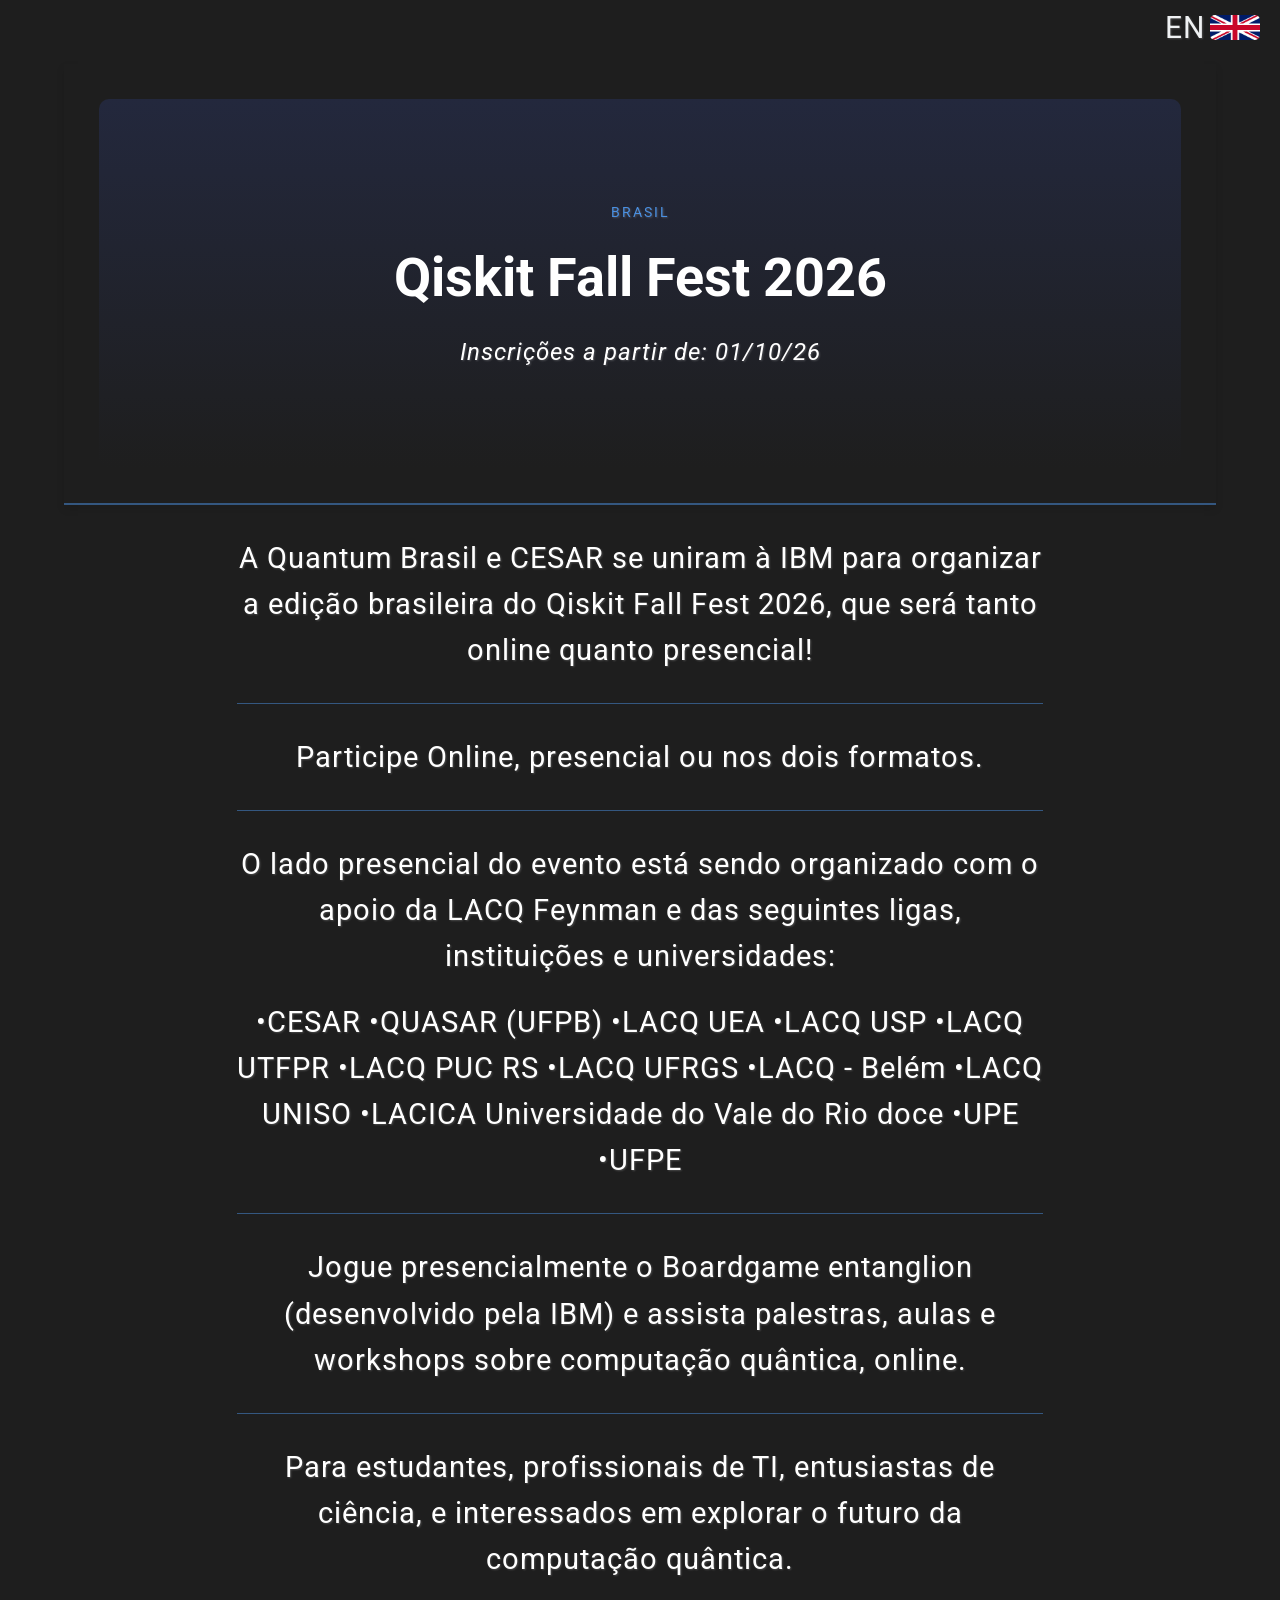
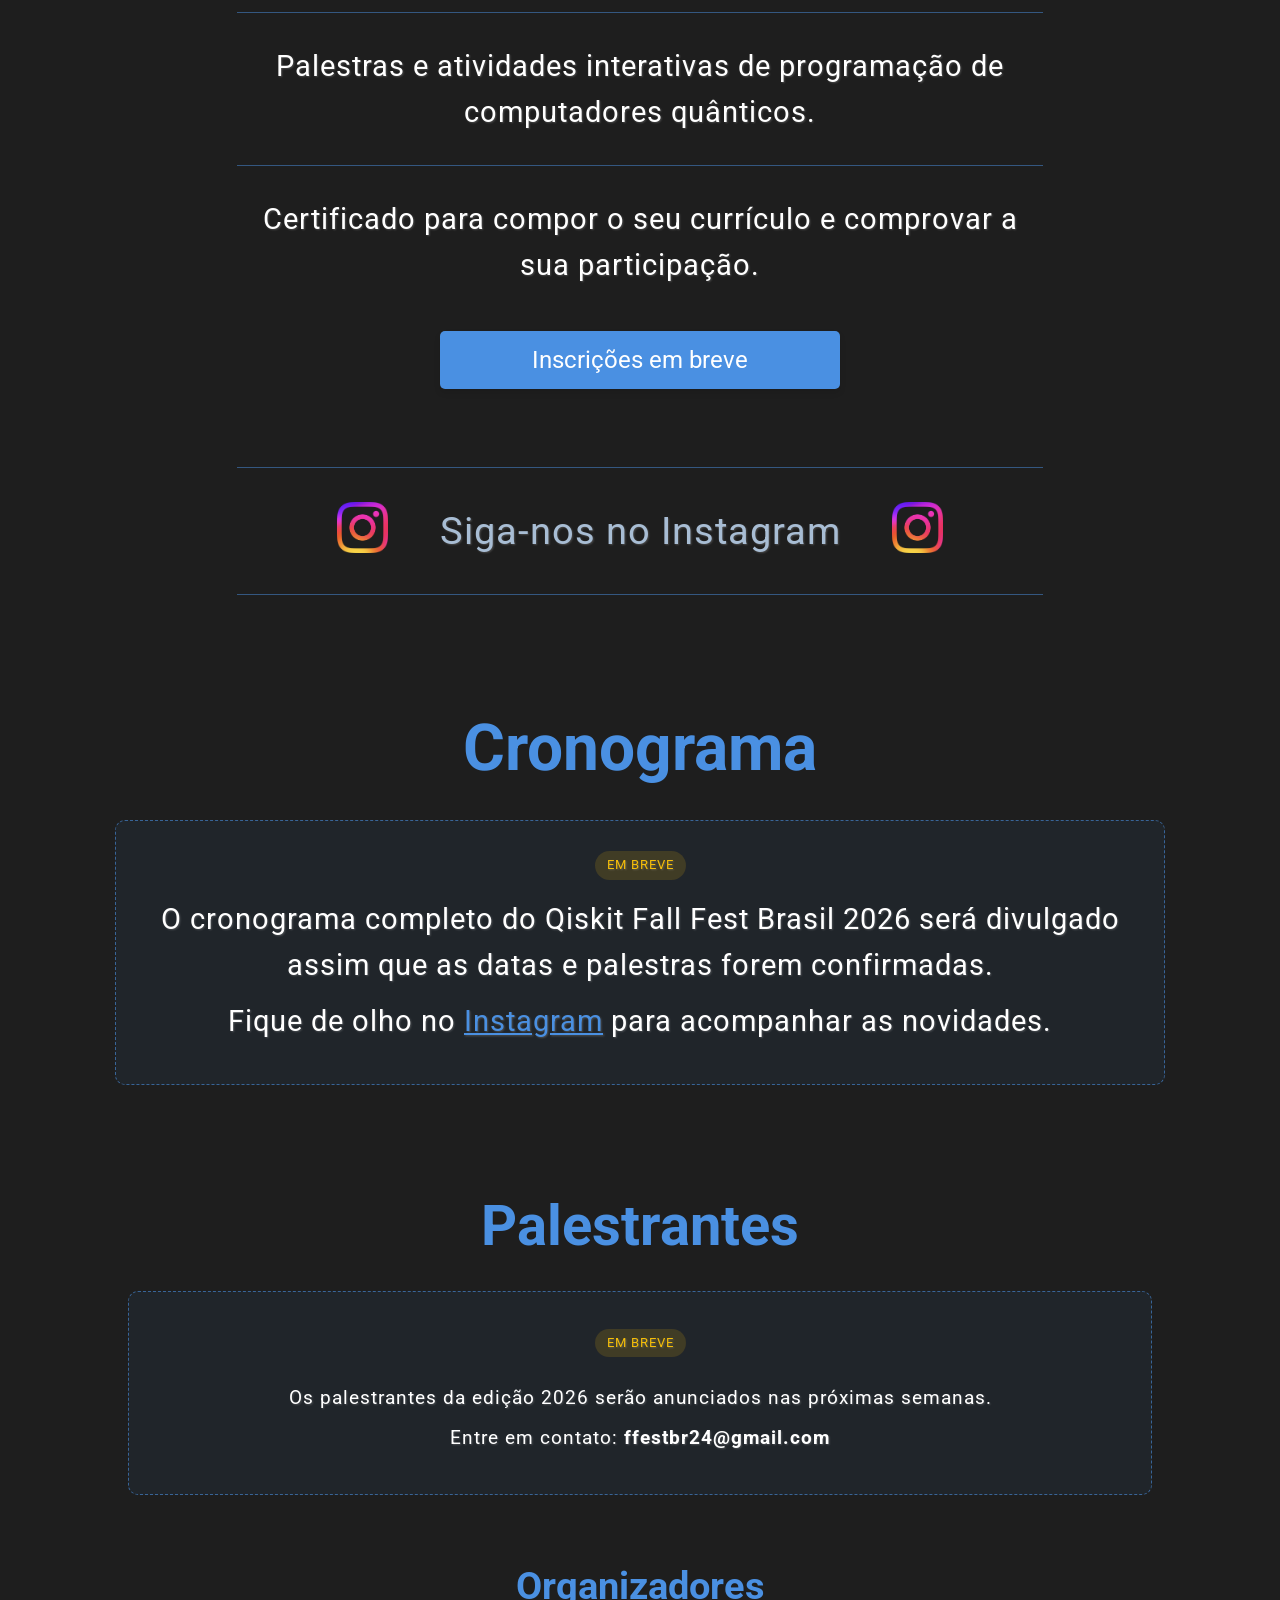
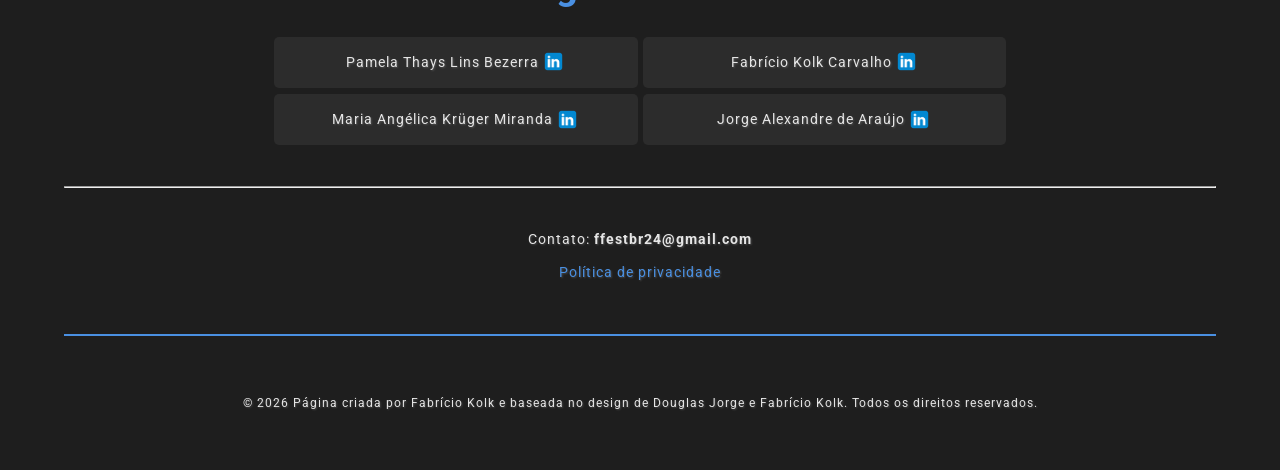
==== index.html @ 1aa22172 "Atualização das datas" ====
<!DOCTYPE html>
<html lang="pt-BR">

<head>
  <meta property="og:title" content="Qiskit Fall Fest Brasil - 2026">
  <meta property="og:description" content="Venha aprender computação quântica!">
  <meta property="og:image" content="https://qiskit-fall-fest-br.github.io/2026/img/instagram/logo_original_big_size.png">
  <meta property="og:url" content="https://qiskit-fall-fest-br.github.io/2026/">
  <meta property="og:type" content="website">

  <meta charset="UTF-8">
  <meta name="viewport" content="width=device-width, initial-scale=1.0">
  <title>Qiskit Fall Fest 2026 - Brasil</title>
  <link rel="stylesheet" href="css/styles.css">
</head>
<body>
  <header>
    <section id="imagem-evento">
      <div class="hero-2026">
        <p class="hero-eyebrow">Brasil</p>
        <h1>Qiskit Fall Fest 2026</h1>
        <p class="hero-data"><!-- TODO: atualizar com as datas oficiais assim que definidas -->Inscrições a partir de: 01/10/26</p>
      </div>
    </section>
    <a class="lang-switcher" href="index_en.html">
      <p>EN</p>
      <img src="img/flags/uk.png" alt="uk flag"/>
    </a>
  </header>

  <main>
  <div class="margin">

  <section class="descricao">
    <p>A Quantum Brasil e CESAR se uniram à IBM para organizar a edição brasileira do Qiskit Fall Fest 2026<!-- TODO: confirmar se o formato deste ano será online, presencial ou híbrido -->, que será tanto online quanto presencial!</p>
  </section>

  <section class="descricao">
    <p>Participe Online, presencial ou nos dois formatos.</p>
  </section>

  <section class="descricao">
    <!-- TODO: revisar/atualizar a lista de ligas e instituições apoiadoras para a edição de 2026 -->
    <p>O lado presencial do evento está sendo organizado com o apoio da LACQ Feynman e
das seguintes ligas, instituições e universidades: </p>

      <p>•CESAR
        •QUASAR (UFPB)
        •LACQ UEA
        •LACQ USP
        •LACQ UTFPR
        •LACQ PUC RS
        •LACQ UFRGS
        •LACQ - Belém
        •LACQ UNISO
        •LACICA Universidade do Vale do Rio doce
        •UPE
        •UFPE
</p>

  </section>

  <section class="descricao">
    <p>Jogue presencialmente o Boardgame entanglion (desenvolvido pela IBM) e assista palestras, aulas e workshops sobre computação quântica, online.</p>
  </section>


  <section class="descricao">
    <p>Para estudantes, profissionais de TI, entusiastas de ciência, e interessados em
      explorar o futuro da computação quântica.</p>
  </section>

  <section class="descricao">
    <p>Palestras e atividades interativas
      de programação de computadores quânticos.</p>
  </section>

  <section class="descricao" id="ultimo">
    <p>Certificado para compor o seu currículo e comprovar a sua
      participação.</p>
  </section>

  <section id="formulario-inscricao">
    <!-- TODO: criar o formulário de inscrição de 2026 (Google Forms) e atualizar o link em abrirForm(), no fim da página -->
    <form id="form-inscricao">
      <button type="button" onclick="abrirForm()">Inscrições em breve</button>
    </form>
  </section>
  <div class = "instagram_div" >
    <a href="https://www.instagram.com/quantumbrasil_qff/" target="_blank"><img src="img/instagram/logo.png"/></a>
    <a href="https://www.instagram.com/quantumbrasil_qff/" target="_blank"><p class="instagram-link" target="_blank">Siga-nos no Instagram</p></a>
    <a href="https://www.instagram.com/quantumbrasil_qff/" target="_blank"><img src="img/instagram/logo.png"/></a>
  </div>
  </div>

  <!--
    Cronograma de 2026: ainda não definido.
    Quando o cronograma estiver fechado, siga o padrão usado no site de 2025
    (seção .cronograma_mobile para celular + .cronograma_desktop para desktop,
    um <div class="palestra-card"> por palestra, ligado por âncora à respectiva
    seção em "Palestrantes" mais abaixo).
  -->
  <section class="cronograma_mobile">
    <h2>Cronograma</h2>
    <div class="placeholder-box">
      <p class="placeholder-tag">Em breve</p>
      <p>O cronograma completo do Qiskit Fall Fest Brasil 2026 será divulgado assim que as datas e palestras forem confirmadas.</p>
      <p>Fique de olho no <a href="https://www.instagram.com/quantumbrasil_qff/" target="_blank">Instagram</a> para acompanhar as novidades.</p>
    </div>
  </section>

  <section class="palestrantes">
    <h2>Palestrantes</h2>
    <div class="placeholder-box">
      <p class="placeholder-tag">Em breve</p>
      <p>Os palestrantes da edição 2026 serão anunciados nas próximas semanas.</p>
      <p>Entre em contato: <strong>ffestbr24@gmail.com</strong></p>
    </div>
  </section>

  <div class="margin">
  <div id="organizadores">
    <h2>Organizadores</h2>
    <!-- TODO: confirmar se a equipe organizadora de 2026 é a mesma de 2025 e atualizar a lista abaixo -->
    <div class="organizadores-container">
      <div class="organizador">
        <p id="Pamela">Pamela Thays Lins Bezerra</p>
        <a href="https://www.linkedin.com/in/pamelathays/" target="_blank">
        <img class="linkedin" src="img/linkedin/icons8-linkedin-480.png" alt="LinkedIn">
    </a>
      </div>
      <div class="organizador">
        <p id="Fabricio_desc">Fabrício Kolk Carvalho</p>
        <a href="https://www.linkedin.com/in/fabricio-kolk/" target="_blank">
            <img class="linkedin" src="img/linkedin/icons8-linkedin-480.png" alt="LinkedIn">
        </a>
    </div>

    <div class="organizador">
        <p id="Maria_desc">Maria Angélica Krüger Miranda</p>
        <a href="https://www.linkedin.com/in/maria-angelica-kruger-miranda-4506661a3/" target="_blank">
            <img class="linkedin" src="img/linkedin/icons8-linkedin-480.png" alt="LinkedIn">
        </a>
    </div>

    <div class="organizador" id="Jorge">
        <p>Jorge Alexandre de Araújo</p>
        <a href="https://www.linkedin.com/in/jorge-ara%C3%BAjo/" target="_blank">
            <img class="linkedin" src="img/linkedin/icons8-linkedin-480.png" alt="LinkedIn">
        </a>
    </div>

    </div>
  </div>
</div>

  <hr>

  <div id="sponsored-div">
    <!-- TODO: atualizar o link abaixo para a página oficial do Fall Fest Global de 2026 quando disponível -->
    <!-- Ajustar a imagem depois
    <a href="https://www.ibm.com/quantum/events" target="_blank">
      <picture >
        <source  srcset="img/sponsored_image/sponsored_img_pt_desktop.png" media="(min-width: 768px)">
        <source  srcset="img/sponsored_image/sponsored_img_pt_mobile.png" media="(max-width: 767px)">
        <img class=sponsored-img src="img/sponsored_image/sponsored_img_pt_desktop.png" alt="Sponsored Event, clique para saber mais">
      </picture>
    </a>
     -->
    <section id="fale-conosco">
      <p>Contato: <strong>ffestbr24@gmail.com</strong></p>
      <p><a href="privacidade.html" target="_blank">Política de privacidade</a></p>
    </section>

  </div>

</main>


  <script>
    function abrirForm() {
      // TODO: trocar pelo link do Google Forms de inscrição de 2026 assim que ele existir
      alert('As inscrições para o Qiskit Fall Fest Brasil 2026 ainda não abriram. Siga @quantumbrasil_qff no Instagram para ser avisado(a)!');
    }
  </script>

  <footer>
    <p>&copy; 2026 Página criada por Fabrício Kolk e baseada no design de Douglas Jorge e Fabrício Kolk. Todos os direitos reservados.</p>
  </footer>

  <script src="js/script.js"></script>
</body>

</html>
---- css/styles.css ----
@import url('https://fonts.googleapis.com/css2?family=Roboto:wght@400;500;700&display=swap');

* {
  margin: 0;
  padding: 0;
  box-sizing: border-box;
}

body {
  font-family: 'Roboto', sans-serif;
  line-height: 1.6;
  background-color: #1e1e1e;
  color: #e5e5e5;
}

header {
  color: #4a90e2;
  padding: 0; /* Increased padding */
  text-align: center;
  box-shadow: 0 4px 8px rgba(0, 0, 0, 0.1); /* Subtle shadow */
  border-bottom: 2px solid rgba(74, 144, 226, 0.5); /* Border at the bottom */
}

section {
  padding: 40px 20px;
}

h1 {
  color: white;
  text-align: center; /* Center the text */
  font-size: 2em; /* Default font size */
  margin-bottom: 20px;
}

h2 {
  color: #4a90e2;
  font-size: 2.2em;
  margin-bottom: 20px;
  text-align: center;
}

/* Default margin for small screens */
.margin {
  margin-left: 5%;
  margin-right: 5%;
}

.palestrante-card {
  /* background: radial-gradient(circle, rgb(17, 17, 16) 10%, rgb(65, 60, 49) 75%, rgb(240, 225, 91) 100%); */
  /* background: linear-gradient(to bottom, #23283d 1%, #0f0f0f 55%);  */
  /* background: linear-gradient(to bottom, #212530 40%, #131314 55%);  */
  background: linear-gradient(to bottom, #252e4799 40%, #131314 70%);
  box-shadow: inset 0 0 5px #fabc5e66;
  /* background: linear-gradient(to bottom, #293147 40%, #131314 55%); */
  border: 0px inset #797876;
  /* box-shadow: inset 0 0 1px #eeb804; */
  /* box-shadow: inset 0 0px 2px #e2be4a; */
  /* box-shadow: 0 0 1px #ff7eb6;  */
  /* box-shadow: 0 0 2px #be95ff; */
}
p {
  text-shadow: 1px 1px 2px rgba(255, 255, 255, 0.2);
}

.nome_palestrante_linkedin_icone img {
  opacity: 55%;
}
.nome_palestrante_linkedin_icone img:hover {
  opacity: 100%;
}
/* Medium screens */
@media (min-width: 768px) {
  .margin {
    margin-left: 10%;
    margin-right: 10%;
  }
}

/* Large screens */
@media (min-width: 1024px) {
  .margin {
    margin-left: 15%;
    margin-right: 15%;
  }
}

/* Extra large screens */
@media (min-width: 1440px) {
  .margin {
    margin-left: 20%;
    margin-right: 20%;
  }
}


.descricao {
  text-align: center;
  margin: 20px 0; /* Add vertical space between text blocks */
  color: #ffffff; /* Dark grey text */
  padding: 10px 0; /* Add some padding inside the text block */
  font-family: 'Roboto', sans-serif; /* Modern font */
  border-bottom: 1px solid rgba(74, 144, 226, 0.5); /* 50% opacity */
}

#formulario-inscricao {
  padding-top: 1vw;
  margin: 3vw;
  margin-top: 0;
}
.instagram_div {
  display:flex;
  flex-direction: column;
  align-items: center;
  padding: 0 2vw;
}

.instagram_div img {
  height: auto;
  width: 5vw;
}

.instagram_div p {
  text-align: center;
  font-size: 1.5vw;
}

#organizadores {
  font-size:0.9em;
  padding: 40px 20px;
}

#organizadores h2 {
  font-size: 2.5em; /* Increase the font size of the heading */
  margin-bottom: 20px;
  text-align: center;
}

#organizadores ul {
  list-style-type: none;
  padding-left: 0;
}

#organizadores ul li {
  background-color: #2c2c2c;
  padding: 15px; /* Increase padding for better spacing */
  margin-bottom: 15px; /* Increase margin for better spacing */
  border-radius: 5px;
  font-size: 1.2em; /* Increase font size for the organizers' names */
  display: flex;
  align-items: center;
  justify-content: space-between;
}

#organizadores ul li a img {
  width: 30px;
  height: 30px;
  vertical-align: middle;
  margin-left: 10px; /* Add some space between the name and the icon */
}


#fale-conosco {
  text-align: center; /* Center the text */
  padding: 20px; /* Add some padding for better spacing */
  margin: 20px 0; /* Add vertical margin for separation */
}

#fale-conosco p {
  margin-bottom: 10px; /* Add some space between paragraphs */
}

#fale-conosco a {
  color: #4a90e2; /* Ensure the link color matches your theme */
  text-decoration: none; /* Remove underline from the link */
}

#fale-conosco a:hover {
  text-decoration: underline; /* Add underline on hover for better UX */
}

p, ul {
  margin-bottom: 20px;
}

#imagem-evento {
  display: flex;
  flex-direction: column;
  margin: auto;
  padding: 3%;
  display: flex;
  justify-content: center; 
  align-items: center;    
  width: 100%;
  height: 100%;       
}

#imagem-evento img {
  max-width: 100%;
  height: auto;
  border-radius: 10px;
}

ul {
  list-style-type: none;
  padding-left: 0;
}

ul li {
  background-color: #2c2c2c;
  padding: 10px;
  margin-bottom: 10px;
  border-radius: 5px;
}

ul li strong {
  color: #4a90e2;
}

a {
  color: #4a90e2;
}


.palestrante-card {
  display: flex;
  flex-direction: row;
  align-items: center;
  background-color: #2c2c2c;
  padding: 20px;
  margin-bottom: 20px;
  border-radius: 10px;
}

.palestrante-card img {
  border-radius: 1%;
  margin-right: 20px;
}


.palestrante-card .info-palestrante h3 {
  color: #4a90e2;
}

footer {
  color: #e5e5e5;
  padding: 30px 0; /* Increased padding */
  text-align: center;
  border-top: 2px solid #4a90e2; /* Border at the top */
}

#form-inscricao {
  display: flex;
  flex-direction: column;
  max-width: 400px;
  margin: 0 auto;
  
}

#form-inscricao label,#form-inscricao input {
  margin-bottom: 10px;
}

#form-inscricao input {
  padding: 10px;
  border-radius: 5px;
  border: 1px solid #4a90e2;
  background-color: #2c2c2c;
  color: #e5e5e5;
}
button {
  background-color: #4a90e2;
  color: #fff;
  border: none;
  padding: 15px 30px; /* Increase padding for a bigger button */
  cursor: pointer;
  border-radius: 5px;
  width: 100%; /* Button occupies 100% of the form width */
  font-family: 'Roboto', sans-serif; /* Modern font */
  box-shadow: 0 4px 6px rgba(0, 0, 0, 0.1); /* Subtle shadow for depth */
  transition: background-color 0.3s ease, transform 0.3s ease; /* Smooth transition */
}

button:hover {
  background-color: #357ABD; /* Darker blue on hover */
  transform: translateY(-2px); /* Slight lift on hover */
}
footer {
  color: #e5e5e5; /* Ensure the text color matches your theme */
  padding: 5%; /* Reduce padding for a smaller footer */
  padding-bottom: 5%;
  text-align: center; /* Center the text */
  font-size: 0.4em; /* Make the text smaller */
}

footer p {
  margin: 0; /* Remove default margin */
}

.lang-switcher{
  display: grid;
  grid-template-columns: 1fr 1fr;
  gap: 0px 0px;
  position:absolute;
  top: 2px;
  right: 2px;
  text-decoration: none;
  align-items: center;
}
.lang-switcher p {
  line-height: 2vw;
  text-decoration: none;
  font-size: clamp(16px, 3vw, 30px);
  margin: 0;
  padding: 0px;
  color: #eff1f3;
}
.lang-switcher img{
  width: clamp(30px, 5vw, 50px);
  height: auto;
 

  padding: 0px; /* Adds padding to make it easier to click on mobile */
  border-radius: 5px; /* Rounded corners */
  transition: all 0.3s ease; /* Smooth transition for hover effects */
}
.lang-switcher img:hover {
  box-shadow: inset 0 0 30px 1px #d396d0;
}

#sponsored-div {
  display: flex;
  flex-direction: column;
  justify-content: center;
  align-items: center;
}


.sponsored-img {
  border-radius: 25px;
  width: 100%;
  height: auto;
}

#ultimo {
  margin-bottom: 0;
  border-bottom: 0;
}

.palestra-card{
  padding: 2vw 3vw;
  box-shadow: inset 0 0 0px 0px #a8a7a0;
  border-bottom: 1px solid #384052;
  border-left: 7px solid #44648d;
  border-radius: 0;
  margin: 2vw;
  display: flex;
  flex-direction: column;
  justify-content: center;
  align-items: center;

}

.cronograma_mobile {
  margin-top: 3vw;
  padding: 1vw 4vw;
}
.cronograma_mobile h2 {
  font-size: clamp(1px, 9vw, 4em);
  margin-top: 4vw;
}
.day {
  
  border-bottom: 1px solid rgba(74, 75, 80, 0.5);
  padding: clamp(1em,5vw,3em) 0;
  margin: 0vw 0;
}
.day h3 {
  font-size: clamp(1px, 5vw, 2.5em);
  font-weight: normal;
  color: #ffffff;
}
.day a {
  text-decoration:none;
  border-bottom: 1px;
}
.palestra-card h4 {
  font-weight: normal;
  font-size: clamp(1px, 4.5vw, 3em);
}
.palestra-card {
  background: radial-gradient(circle, rgba(7, 20, 36, 1) 20%, #17263a 100%);
  display:flex;
  flex-direction: column;
  justify-content: center;
  margin: 1vw 0;
  margin-bottom: 0;
  border-radius: 5px;
  
}
.palestra-card h5 {
  font-weight:normal;
  text-align: center;
  font-size: clamp(1px, 4.5vw, 3em);
  color: #ffffff;
}

.palestra-card p{
  color:#B8D7FA;
  text-align: center;
  font-style: italic;
  font-size: clamp(1px, 3vw, 2em);
  margin: 0;
}

.palestra-card a:hover{
  color:#5ba6fc;
}


#ver_palestra {
  text-align:center;
}

#Esquenta_pal{
  padding-top: 1vw;
}

.cronograma_desktop{
  display:none;
}
.cronograma_desktop_sabado{
  display: none;
}
#ver_palestra{
  display:block;
}

.cronograma_mobile{
  display: block;
}

#voltar_cronograma{
  display:none;
}
/* Media Queries for responsiveness */
@media (min-width: 30px) {
  body {
    padding-top: 3%;
    padding-left: .5%;
    padding-right: .5%;
  }

  header h1 {
    font-size: 3em;
  }

  h1 {
    font-size: 1.5em; /* Adjust font size for small screens */
  }

  h2 {
    font-size: 1em;
  }

  ul {
    padding-left: 40px;
  }

  p {
    font-size: 0.9em;
    letter-spacing: 0.5px;
  }
  button {
    font-size: 1.1em; /* Adjust font size for small screens */
  }
  #fale-conosco {
    font-size: 0.5em;
  }
  #organizadores {
    font-size: .6em;
    
  }
  .lang-switcher {
    top: 3px; /* Less spacing on smaller screens */
    right: 3px;
    font-size: 14px; /* Slightly smaller text */
    padding: 1px 4px; /* Adjust padding */
  }

  .organizador {
    display: flex;
    flex-direction: row;
    align-items: center;
    justify-content: center;
    font-size: 1.2em;
    background-color: #2c2c2c;
    padding: 10px 5px;
    border-radius: 5px;
    width: calc(50% - 20px); /* Ensures each item takes up half of the container */
    box-sizing: border-box; /* Includes padding and borders in width calculations */
    margin-bottom: 1px; /* Optional: adds spacing between rows */

  }
  .organizadores-container {
    display: flex;
    flex-direction: row;
    align-items: center;
    justify-content: center;
    flex-wrap: wrap; /* Allows the items to wrap */
    gap: 5px; /* Space between items */
    justify-content: center; /* Centers items in the middle */
  }
  
  .organizador p {
    margin: 0; /* Removes default margins to ensure proper alignment */
    margin-left:.5em;
    line-height: 1.5; /* Adjusts the line height to center text better */
}

.palestrantes {
  padding: 0 1em;
}
.palestrantes h2 {
  font-size: 9vw;
}
.palestrantes h3 {
  font-size: 7vw;
  text-align: center;
  margin-top: 0;
  margin-bottom: 0;
  font-style: italic;
  
}
.palestrantes p {
  margin: .5em;
  font-size: 3vw;
}
.palestrante-card {
  flex-direction: column;
}
.palestrante-card img {
  margin-right: 0;
}
.info-palestrante {
  padding: 0;
  padding-top: 1vw;
}
.palestrante-name-photo-container {
  display: flex;
  flex-direction: column;
  align-items: center;
  justify-content: center;
  margin-bottom: 2em;
}
.palestrante-photo {
  width: 100%;
  height: auto;
  object-fit: cover;
}	


.linkedin {
    margin: 0; /* Adds space between the text and icon */
    margin-left: .4em;
    width: 2.1em; /* Adjust size based on preference */
    height: auto; /* Maintains aspect ratio */
}
.nome_palestrante_linkedin_icone {
  display: flex; 
  flex-direction: row;
  justify-content: center;
  margin-top: 0;
}
.nome_palestrante_linkedin_icone img {
  width: 8vw;
  min-width: 1.8em;
  height: auto;
  margin-top: 1.8vw;
  margin-left: 3vw;
}
.nome_palestrante_linkedin_icone a {
  display: inline-block;
  margin: 0;
} 
.instagram_div {
  border-top:1px solid rgba(74, 144, 226, 0.5);;
  border-bottom:1px solid rgba(74, 144, 226, 0.5);; 

  box-shadow: inset 0 0px 0px #53a1e066;
  border-radius: 0vw;
  margin-top: 0em;
  display:flex;
  flex-direction: row;
  align-items: center;
  justify-content: center;
  padding: 1vw 1vw;
}

.instagram_div img {
  vertical-align: center;
  margin-top: 0vw;
  margin-left: 4vw;
  margin-right: 4vw;
  height: auto;
  width: 6vw;
}

.instagram_div p {
  color: #a8bdd4;
  margin-top: 3.5vw;
  text-align: center;
  font-size: 5vw;
  text-decoration: none;
  vertical-align: middle;
}
.instagram_div a {
  text-decoration: none;
  margin:0;
  padding: 0;
}
#ver_palestra{
  display:block;
}

.cronograma_mobile{
  display: block;
}

#voltar_cronograma{
  display:none;
}
#cronograma_desktop{
  display:none;
}
#h2_hide{
  display:none;
}
#pre_evento{
  display:none;
}
}

@media (min-width: 768px) {
  body {
    padding-top: 5%;
    padding-left: 5%;
    padding-right: 5%;
  }
  

  header h1 {
    font-size: 3em;
  }

  h1 {
    font-size: 2em; /* Adjust font size for medium screens */
  }

  ul {
    padding-left: 40px;
  }

  p {
    font-size: 1.5em;
    letter-spacing: 0.8px;
  }
  button {
    font-size: 1.2em; /* Adjust font size for medium screens */
    }
  #fale-conosco {
    font-size: 0.5em;
  }
  #organizadores h2 {
    font-size: 2.6em;
  }
  .lang-switcher {
    top: 7px; /* Increase spacing on larger screens */
    right: 7px;
    font-size: 14px; /* Slightly larger text */
    padding: 3px 7px;
  }

  
.palestrantes {
  padding: 0 5vw;
}
.palestrantes h2 {
  font-size: 3.5em;
}
.palestrantes h3 {
  font-size: 4vw;
  text-align: center;
  margin-top: 0;
  margin-bottom: 0;
  font-style: italic;
}
.palestrantes p {
  margin: .5em;
  font-size: 2vw;
}

.palestrante-card {
  flex-direction: column;
  border: 0px inset #8a7242;
  /* background: linear-gradient(to bottom, #191d2999 40%, #131314 70%); */
  box-shadow: inset 0 0 3px #ecc06866;
}
.palestrante-card img {
  margin-right: 0;
}
.info-palestrante {
  padding: 0;
  padding-top: 1vw;
}
.palestrante-name-photo-container {
  display: flex;
  flex-direction: column;
  align-items: center;
  justify-content: center;
  margin-bottom: 2em;
}
.palestrante-photo {
  width: 100%;
  max-width: 40em;
  height: auto;
  object-fit: cover;
}	

.organizador p {
    margin: 0; /* Removes default margins to ensure proper alignment */
    line-height: 1.5; /* Adjusts the line height to center text better */
}

.linkedin {
    margin: 0; /* Adds space between the text and icon */
    margin-top: .5em;
    margin-left: .4em;
    width: 2.1em; /* Adjust size based on preference */
    height: auto; /* Maintains aspect ratio */
}
.nome_palestrante_linkedin_icone {
  display: flex;
  flex-direction: row;
  justify-content: center;
  margin-top: 1em;
}
.nome_palestrante_linkedin_icone img {
  width: 5vw;
  height: auto;
  margin-top: .8vw;
  margin-left: 1.2em;
}
.nome_palestrante_linkedin_icone a {
  display: inline-block;
  margin: 0;
} 
.instagram_div {
  border-top:1px solid #576c92;
  border-bottom:1px solid #576c92; 

  box-shadow: inset 0 0px 0px #53a1e066;
  border-radius: 0vw;
  margin-top: 0em;
  display:flex;
  flex-direction: row;
  align-items: center;
  justify-content: center;
  padding: 1vw 1vw;
}

.instagram_div img {
  vertical-align: center;
  margin-top: 0vw;
  margin-left: 4vw;
  margin-right: 4vw;
  height: auto;
  width: 4vw;
}

.instagram_div p {
  color: #a8bdd4;
  margin-top: 1.5vw;
  text-align: center;
  font-size: 3vw;
  text-decoration: none;
  vertical-align: middle;
}
.instagram_div a {
  text-decoration: none;
  margin:0;
  padding: 0;
}
#ver_palestra{
  display:block;
}
#cronograma_desktop{
  display:none;
}
#cronograma_desktop_sabado{
  display:none;
}
.cronograma_mobile{
  display: block;
}

#voltar_cronograma{
  display:none;
}
#h2_hide{
  display:none;
}
#pre_evento{
  display:none;
}
}

@media (min-width: 1024px) {
  body {
    padding-top: 5%;
    padding-left: 5%;
    padding-right: 5%;
  }

  header h1 {
    font-size: 3em;
  }

  h1 {
    font-size: 2.5em; /* Adjust font size for large screens */
  }

  ul {
    padding-left: 60px;
  }

  p {
    font-size: 1.8em;
    letter-spacing: 1px;

  }
  button {
    font-size: 1.5em; /* Adjust font size for large screens */
    }
  #fale-conosco {
    font-size: 0.5em;
  }
  #organizadores h2 {
    font-size: 3em;
  }
  .lang-switcher {
    top: 10px; /* Increase spacing on larger screens */
    right: 10px;
    font-size: 20px; /* Slightly larger text */
    padding: 5px 10px;
  }
  .organizador {
    display: flex;
    flex-direction: row;
    align-items: center;
    justify-content: center;
    font-size: .8em;
    background-color: #2c2c2c;
    padding: 10px 5px;
    border-radius: 5px;
    width: calc(50% - 20px); /* Ensures each item takes up half of the container */
    box-sizing: border-box; /* Includes padding and borders in width calculations */
    margin-bottom: 1px; /* Optional: adds spacing between rows */
  }
  .organizadores-container {
    display: flex;
    flex-direction: row;
    align-items: center;
    justify-content: center;
    flex-wrap: wrap; /* Allows the items to wrap */
    gap: 5px; /* Space between items */
    justify-content: center; /* Centers items in the middle */
  }
  .organizador p {
    margin: 0; /* Removes default margins to ensure proper alignment */
    line-height: 1.5; /* Adjusts the line height to center text better */
}

.palestrantes {
  padding: 0 4em;
}
.palestrantes h2 {
  font-size: 3.5em;
}
.palestrantes h3 {
  font-size: 3.5vw;
  text-align: center;
  margin-top: 0;
  margin-bottom: 0;
  font-style: italic;
}
.palestrantes p {
  margin: .5em;
  font-size: 1.5vw;
}
.palestrante-card {
  flex-direction: column;
}
.palestrante-card img {
  margin-right: 0;
}
.info-palestrante {
  padding: 1vw 3vw;
}
.palestrante-name-photo-container {
  display: flex;
  flex-direction: column;
  align-items: center;
  justify-content: center;
  margin-bottom: 2em;
}
.palestrante-photo {
  max-width: none;
  min-width: 30em;
  width: 55%;
  height: auto;
  object-fit: cover;
}	
#organizadores h2{
  font-size: 4em;
}
.organizador {
  display: flex;
  flex-direction: row;
  align-items: center;
  justify-content: center;
  font-size: .8em;
  background-color: #2c2c2c;
  padding: 10px 5px;
  border-radius: 5px;
  width: calc(50% - 20px); /* Ensures each item takes up half of the container */
  box-sizing: border-box; /* Includes padding and borders in width calculations */
  margin-bottom: 1px; /* Optional: adds spacing between rows */
}
.organizadores-container {
  display: flex;
  flex-direction: row;
  align-items: center;
  justify-content: center;
  flex-wrap:wrap; /* Allows the items to wrap */
  gap: 5px; /* Space between items */
  justify-content:center; /* Centers items in the middle */
}
.organizador p {
  margin: 0; /* Removes default margins to ensure proper alignment */
  line-height: 1.5; /* Adjusts the line height to center text better */
}

.linkedin {
    margin: 0; /* Adds space between the text and icon */
    margin-top: .5em;
    margin-left: .4em;
    width: 3em; /* Adjust size based on preference */
    height: auto; /* Maintains aspect ratio */
}
.nome_palestrante_linkedin_icone {
  display: flex;
  flex-direction: row;
  justify-content: center;
  margin-top: 1em;
}
.nome_palestrante_linkedin_icone img {
  width: 4vw;
  height: auto;
  margin-top: 1vw;
  margin-left: 1.2em;
}
.nome_palestrante_linkedin_icone a {
  display: inline-block;
  margin: 0;
}
.instagram_div {
  border-top:1px solid rgba(74, 144, 226, 0.5);
  border-bottom:1px solid rgba(74, 144, 226, 0.5);; 

  box-shadow: inset 0 0px 0px #53a1e066;
  border-radius: 0vw;
  margin-top: 0em;
  display:flex;
  flex-direction: row;
  align-items: center;
  justify-content: center;
  padding: 1vw 1vw;
}

.instagram_div img {
  vertical-align: center;
  margin-top: 0vw;
  margin-left: 4vw;
  margin-right: 4vw;
  height: auto;
  width: 4vw;
}

.instagram_div p {
  color: #a8bdd4;
  margin-top: 1.5vw;
  text-align: center;
  font-size: 3vw;
  text-decoration: none;
  vertical-align: middle;
}
.instagram_div a {
  text-decoration: none;
  margin:0;
  padding: 0;
}

#cronograma_desktop{
  display:none;
}
#cronograma_desktop_sabado{
  display:none;
}
#ver_palestra{
  display:block;
}

.cronograma_mobile{
  display: block;
}

#voltar_cronograma{
  display:none;
}
#h2_hide{
  display:none;
}
#pre_evento{
  display:none;
}
}


@media (min-width: 1440px) {
  body {
    padding-top: 2%;
    padding-left: 5%;
    padding-right: 5%;
  }

  header h1 {
    font-size: 3em;
  }

  h1 {
    font-size: 3em; /* Adjust font size for extra large screens */
  }


  ul {
    padding-left: 80px;
  }

  p {
    font-size: 2.5em;
    letter-spacing: 1.1px;
  }
  button {
    font-size: 2em; /* Adjust font size for extra large screens */
    }
  #fale-conosco {
    font-size: 0.6em;
  }
  .palestrantes {
    padding: 0 6vw;
  }
  .palestrantes h3 {
    font-size: 3vw;
    text-align: center;
    margin-top: 0;
    margin-bottom: 0;
    font-style: italic;
  }
  .palestrante-photo {
    width: 55%;
    height: auto;
    object-fit: cover;
  }	
  .nome_palestrante_linkedin_icone img {
    width: 3vw;
    height: auto;
    margin-top: .87em;
    margin-left: 1.2em;
  }

  #organizadores h2{
    font-size: 4em;
  }
  .organizador {
    display: flex;
    flex-direction: row;
    align-items: center;
    justify-content: center;
    font-size: .8em;
    background-color: #2c2c2c;
    padding: 10px 5px;
    border-radius: 5px;
    width: calc(50% - 20px); /* Ensures each item takes up half of the container */
    box-sizing: border-box; /* Includes padding and borders in width calculations */
    margin-bottom: 1px; /* Optional: adds spacing between rows */
  }
  .organizadores-container {
    display: flex;
    flex-direction: row;
    align-items: center;
    justify-content: center;
    flex-wrap:wrap; /* Allows the items to wrap */
    gap: 5px; /* Space between items */
    justify-content:center; /* Centers items in the middle */
  }
  .organizador p {
    margin: 0; /* Removes default margins to ensure proper alignment */
    line-height: 1.5; /* Adjusts the line height to center text better */
}

  .linkedin {
      margin: 0; /* Adds space between the text and icon */
      margin-top: .5em;
      margin-left: .5em;
      width: 4em; /* Adjust size based on preference */
      height: auto; /* Maintains aspect ratio */
  }

  .nome_palestrante_linkedin_icone {
    display: flex;
    flex-direction: row;
    justify-content: center;
    margin-top: 1em;
  }
  .nome_palestrante_linkedin_icone img {
    width: 3.5vw;
    height: auto;
    margin-top: .6vw;
    margin-left: 1.2em;
  }
  .nome_palestrante_linkedin_icone a {
    display: inline-block;
    margin: 0;
  }
  .instagram_div {
    border-top:1px solid rgba(74, 144, 226, 0.5);;
    border-bottom:1px solid rgba(74, 144, 226, 0.5);; 
  
    box-shadow: inset 0 0px 0px #53a1e066;
    border-radius: 0vw;
    margin-top: 0em;
    display:flex;
    flex-direction: row;
    align-items: center;
    justify-content: center;
    padding: 1vw 1vw;
  }
  
  .instagram_div img {
    vertical-align: center;
    margin-top: 0vw;
    margin-left: 4vw;
    margin-right: 4vw;
    height: auto;
    width: 4vw;
  }
  
  .instagram_div p {
    color: #a8bdd4;
    margin-top: 1.5vw;
    text-align: center;
    font-size: 2.4vw;
    text-decoration: none;
    vertical-align: middle;
  }
  .instagram_div a {
    text-decoration: none;
    margin:0;
    padding: 0;
  }

  #cronograma_desktop{
    display:grid;
  }

  #cronograma_desktop_sabado{
    display:grid;
  }
  #ver_palestra{
    display:none;
  }

  .cronograma_mobile{
    display: none;
  }

  #voltar_cronograma{
    display:block;
    text-align: center;
  }
  
.cronograma_mobile{
  padding:0
}



.cronograma_desktop_sabado{
  display: grid;
  grid-template-columns: .5fr 1fr 1fr;
  grid-template-rows: 1fr;
  gap: 0px 0px;
  border-right: 1px solid rgba(74, 75, 80, 0.5);
  margin-top:1vw;
  margin-bottom:1vw;
  padding: 0vw 0vw;
  
}
.cronograma_desktop_sabado h3{
  font-size: 1.5vw;
  background: radial-gradient(circle, rgba(7, 20, 36, 1) 20%, #17263a 100%);
  border-left: 8px solid #44648d;
  border-top: 1px solid #384052;
  border-bottom: 1px solid #384052;
  border-top-left-radius: 8px;
  border-bottom-left-radius: 8px;
  height: 100%;
  text-align: center;
  padding: 3.5vw 0;
}


.cronograma_desktop_sabado .palestra-card {
  margin: 0vw;
  border: 0;
  border-left: 1px solid #384052;
  border-top: 1px solid #384052;
  border-bottom: 1px solid #384052;
  
  height: 100%;
}

.cronograma_desktop_sabado .palestra-card h5 {
  font-size: 1.5rem; /* Smaller heading for talks */
  margin-bottom: .5rem;

} 
.cronograma_desktop_sabado .palestra-card.smaller_h5 h5 {
  font-size: 1.3rem; /* Smaller heading for talks */
  margin-bottom: .5rem;

} 
.cronograma_desktop h3 {
  border-top: 1px solid #384052;
  text-align: center;
  font-size: 1.3vw; /* Smaller heading for talks */
  margin-bottom: 0rem;
  box-shadow: inset 0 0 0px 0px #d5dadf66;
  border-bottom: 1px solid #384052;
  padding: 5vw 1vw;
  border-radius: 0px;
  background: radial-gradient(circle, rgba(7, 20, 36, 1) 20%, #17263a 100%);
  border-left: 8px solid #44648d;
  border-top-left-radius: 8px;
  border-bottom-left-radius: 8px;
  border-right: 1px solid #384052;
}

.cronograma_desktop_sabado .palestra-card p {
  font-size: 0.9rem; /* Smaller text for talk times and names */
}



.cronograma_desktop {
  display: grid;
  grid-template-rows: repeat(1, 1fr); /* 7 equal columns */
  grid-template-columns: .8fr 1fr 1fr 1fr; /* 3 rows that auto-adjust their height based on content */
  gap: 0px 0px; /* Space between the grid items */
  grid-auto-flow: row;
  border-bottom: 1px solid rgba(74, 75, 80, 0.5);
  padding: 0vw 0vw;
  padding-top: 0vw;
  margin-top: 1vw;
  /* background: linear-gradient(to bottom, #afbcc2, #3a5875, #31363a); */
  border-radius: 0px;
  /* border-bottom: 1px solid #f3f4f5; */
  border-top: 1px solid rgba(74, 75, 80, 0.5);

}
/* Each day block */

.cronograma_desktop_sabado.less_padding {
  display: grid;
  grid-template-columns: .5fr 1fr 1fr 1fr 1fr;
  grid-template-rows: 1fr;
}

.less_padding.palestra-card{
  padding: 2vw .5vw;
  margin:.2vw;
  border-radius: 1px;
  border-top: 1px solid rgba(74, 75, 80, 0.5);
}

#less_padding_h3 {
  padding: 4.5vw 2vw;
  font-size: 1.6vw;
  font-weight: normal;
  border-radius: 5px;
}
.cronograma_desktop .palestra-card h5 {
  font-size: 1.4rem; /* Smaller heading for talks */
  margin-bottom: .5rem;

}

.cronograma_desktop .palestra-card {
  flex-grow: 2; /* Allows cards to grow to the same height */
  display: flex;
  flex-direction: column;
  justify-content:center; /* Ensures content within is distributed evenly */
  min-height: 200px; /* You can adjust this to control the minimum height */
  padding: 0vw .5vw;
  margin:0;
  /* border-top-left-radius: 15px;
  border-bottom-left-radius: 15px;
  border-top-right-radius: 3px;
  border-bottom-right-radius: 3px; */
  border-right: 1px solid #384052;
  border-top: 1px solid #384052;
  border-left: 0px solid #f3f4f5;
}

.cronograma_desktop .palestra-card p {
  font-size: 0.9rem; /* Smaller text for talk times and names */
}
.programacao_semana{
  font-size:2.5vw;
  margin-top: 2vw;
  margin-bottom: 0;
}
#pre_evento{
  display: block;
  font-size:2.5vw;
  margin-top: 6vw;
  margin-bottom: 0;
}
#h2_hide{
  display:block;
}
#pre_evento{
  display:block;
}

.palestra-card {
  background: radial-gradient(circle, rgba(7, 20, 36, 1) 20%, #17263a 100%);
  display:flex;
  flex-direction: column;
  justify-content: center;
  margin: 1vw 0;
  margin-bottom: 0;
  border-radius: 0px;
  
}

.palestra-card.change_color{
  background: radial-gradient(circle, rgb(12, 33, 59) 20%, #223349 100%);
}

h3.change_color{
  background: radial-gradient(circle, rgb(12, 33, 59) 20%, #223349 100%);
}
  
}

@media (min-width: 1600px) {
  #ver_palestra {
    text-align:left;
  }

  .palestrantes {
    margin: 0;
    padding: 0;
  }
  .palestrantes h2 {
    font-size: 4em;
    
  }
  .palestrantes h3 {
    font-size: 3.2em;
    text-align: left;
    font-style: italic;
    margin-left: .5em;
  }
  .palestrantes p {
    text-align: left;
    margin: 1em;
    font-size: 1.5em;
  }
  .palestrante-card {
    flex-direction: row;
    padding:1em;
    border: 0px inset #8a7242;
    background: linear-gradient(to right, #1b2133 10%, #131314 40%);
    /* box-shadow: inset 0 0 5px #fabc5e66; */
    /* box-shadow: inset 0 0 3px #ecc06866; */
  }
  .palestrante-name-photo-container {
    display: flex;
    flex-direction: column;
    align-items: center;
    justify-content: center;
    margin-bottom: 2em;
  }
  .palestrante-photo {
    width: 30em;
    height: auto;
    object-fit: cover;
    /* box-shadow: 0px 0px 5px 1px #139dd333; */
  }
  .nome_palestrante_linkedin_icone {
    display: flex;
    flex-direction: row;
    justify-content: left;
    margin-top: 1em;
  }
  .nome_palestrante_linkedin_icone {
    display: flex;
    flex-direction: row;
  }
  .nome_palestrante_linkedin_icone img {
    width: 3.8em;
    height: auto;
    margin-top: .8em;
    margin-left: 1.2em;
  }
  .nome_palestrante_linkedin_icone a {
    display: inline-block;
    margin: 0;
  }
  .instagram_div {
    border-top:1px inset #5c8adf;
    border-bottom:1px inset #5c8adf; 
  
    box-shadow: inset 0 0px 0px #53a1e066;
    border-radius: 0vw;
    margin-top: 3vw;
    display:flex;
    flex-direction: row;
    align-items: center;
    justify-content: center;
    padding: 1vw 1vw;
  }
  
  .instagram_div img {
    vertical-align: center;
    margin-top: 0vw;
    margin-left: 4vw;
    margin-right: 4vw;
    height: auto;
    width: 4vw;
  }
  
  .instagram_div p {
    color: #a8bdd4;
    margin-top: 1.5vw;
    text-align: center;
    font-size: 2.4vw;
    text-decoration: none;
    vertical-align: middle;
  }
  .instagram_div a {
    text-decoration: none;
    margin:0;
    padding: 0;
  }
  #voltar_cronograma{
    text-align:left;
  }
  
}

.palestrantes{
  margin-top: 5vw;
}
#ver_palestra a{
  text-shadow: none;
  text-decoration: none;
  font-weight: lighter;
  font-style: italic;
  color:#615b4a;
  box-shadow: inset 0 0 1px 1px #524d2f;
  border-radius: 5px;
  padding:clamp(.5em, 1vw, .5em);
  
}
#voltar_cronograma  a{
  text-shadow: none;
  text-decoration: none;
  font-weight: lighter;
  font-style: italic;
  color:#4a5561;
  box-shadow: inset 0 0 1px 1px #3c3f4d;
  border-radius: 5px;
  padding:clamp(.5em, 1vw, .5em);
  
}
#voltar_cronograma {
  margin-top:clamp(1px, 4vw, 1em);

}
#voltar_cronograma a:hover{
  color:#62839e;
  box-shadow: inset 0 0 1px 1px #62839e;
}
#ver_palestra a:hover{
  color:#9e9062;
  
}

#ver_palestra {
  margin-top:clamp(1px, 4vw, 1em);

}
.palestrante-card p {
  margin-top:.5vw;
}



.palestrante-card .bio{
  margin-bottom: .4vw;
}



.palestra-card.highlight {
  box-shadow: inset 0 0 0px 5px #f5be0866;
}

/* #organizadores {
  padding: 40px 20px;
  text-align: center;
} */

/* --- Added for the 2026 edition --- */

.hero-2026 {
  width: 100%;
  padding: 8vw 5% 6vw;
  text-align: center;
  background: linear-gradient(180deg, #23283d 0%, #1e1e1e 100%);
  border-radius: 10px;
}

.hero-2026 .hero-eyebrow {
  color: #4a90e2;
  text-transform: uppercase;
  letter-spacing: 2px;
  font-size: 0.9em;
  margin-bottom: 10px;
}

.hero-2026 h1 {
  font-size: clamp(2em, 6vw, 3.4em);
  margin-bottom: 12px;
}

.hero-2026 .hero-data {
  color: #ffffff;
  font-style: italic;
  font-size: clamp(1.1em, 3vw, 1.5em);
}

.placeholder-box {
  text-align: center;
  margin: 20px 0;
  padding: 30px 20px;
  color: #ffffff;
  border: 1px dashed rgba(74, 144, 226, 0.6);
  border-radius: 10px;
  background: rgba(74, 144, 226, 0.06);
}

.placeholder-box h2 {
  margin-bottom: 14px;
}

.placeholder-box p {
  margin-bottom: 10px;
}

.placeholder-box .placeholder-tag {
  display: inline-block;
  margin-bottom: 16px;
  padding: 4px 12px;
  border-radius: 999px;
  background: rgba(245, 190, 8, 0.15);
  color: #f5be08;
  font-size: 0.8em;
  text-transform: uppercase;
  letter-spacing: 1px;
}
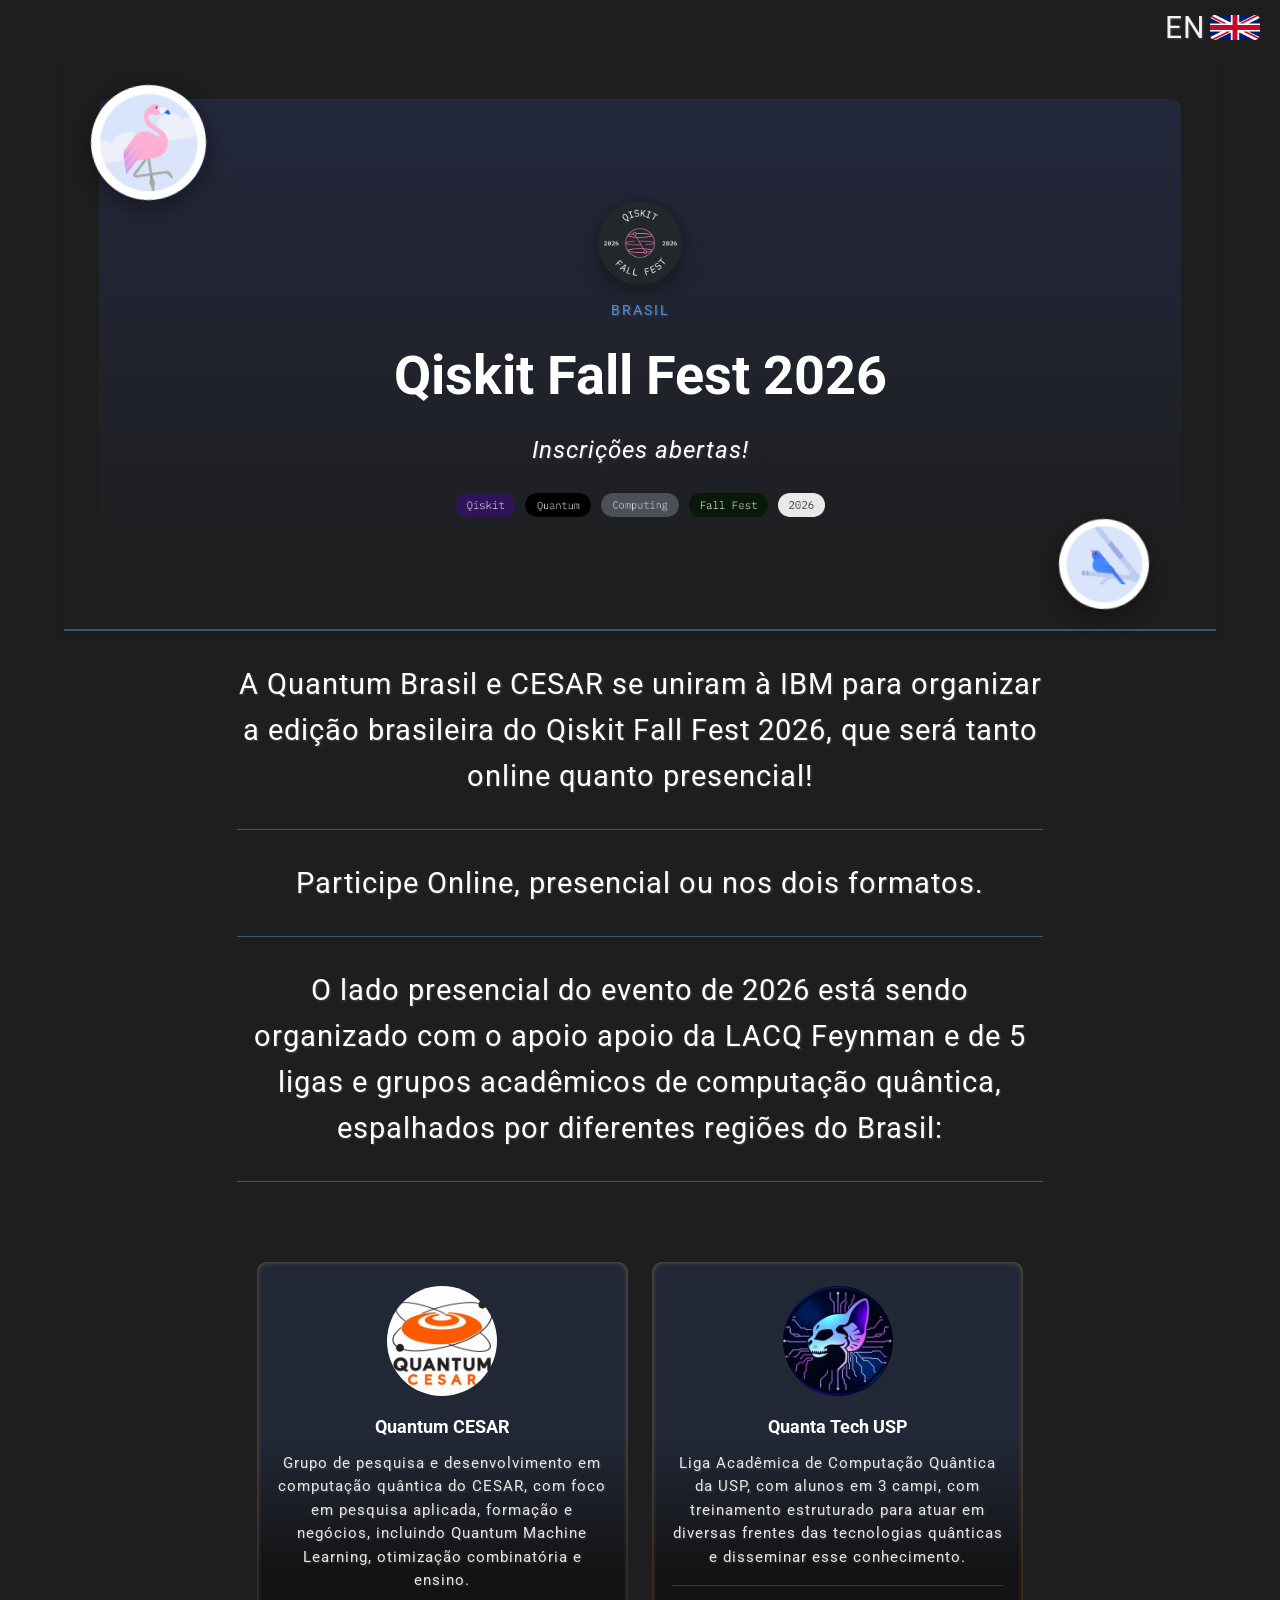
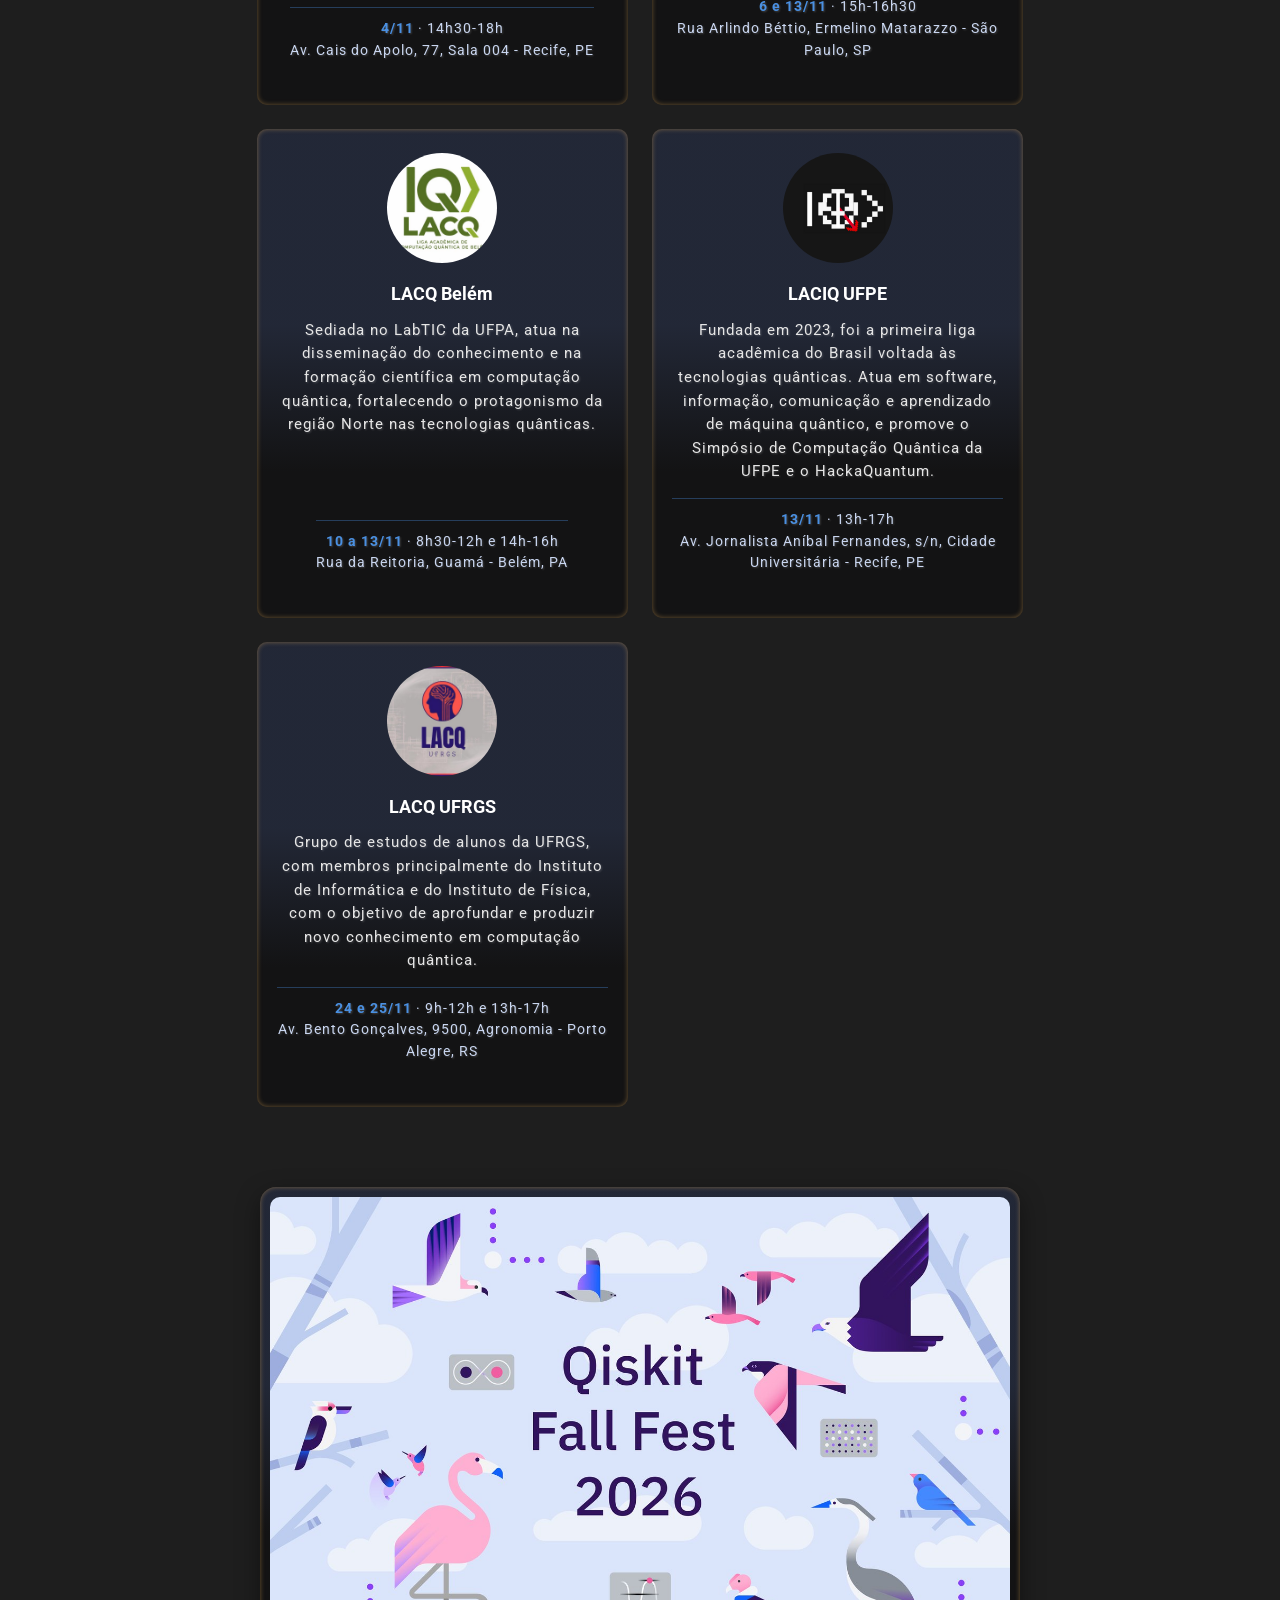
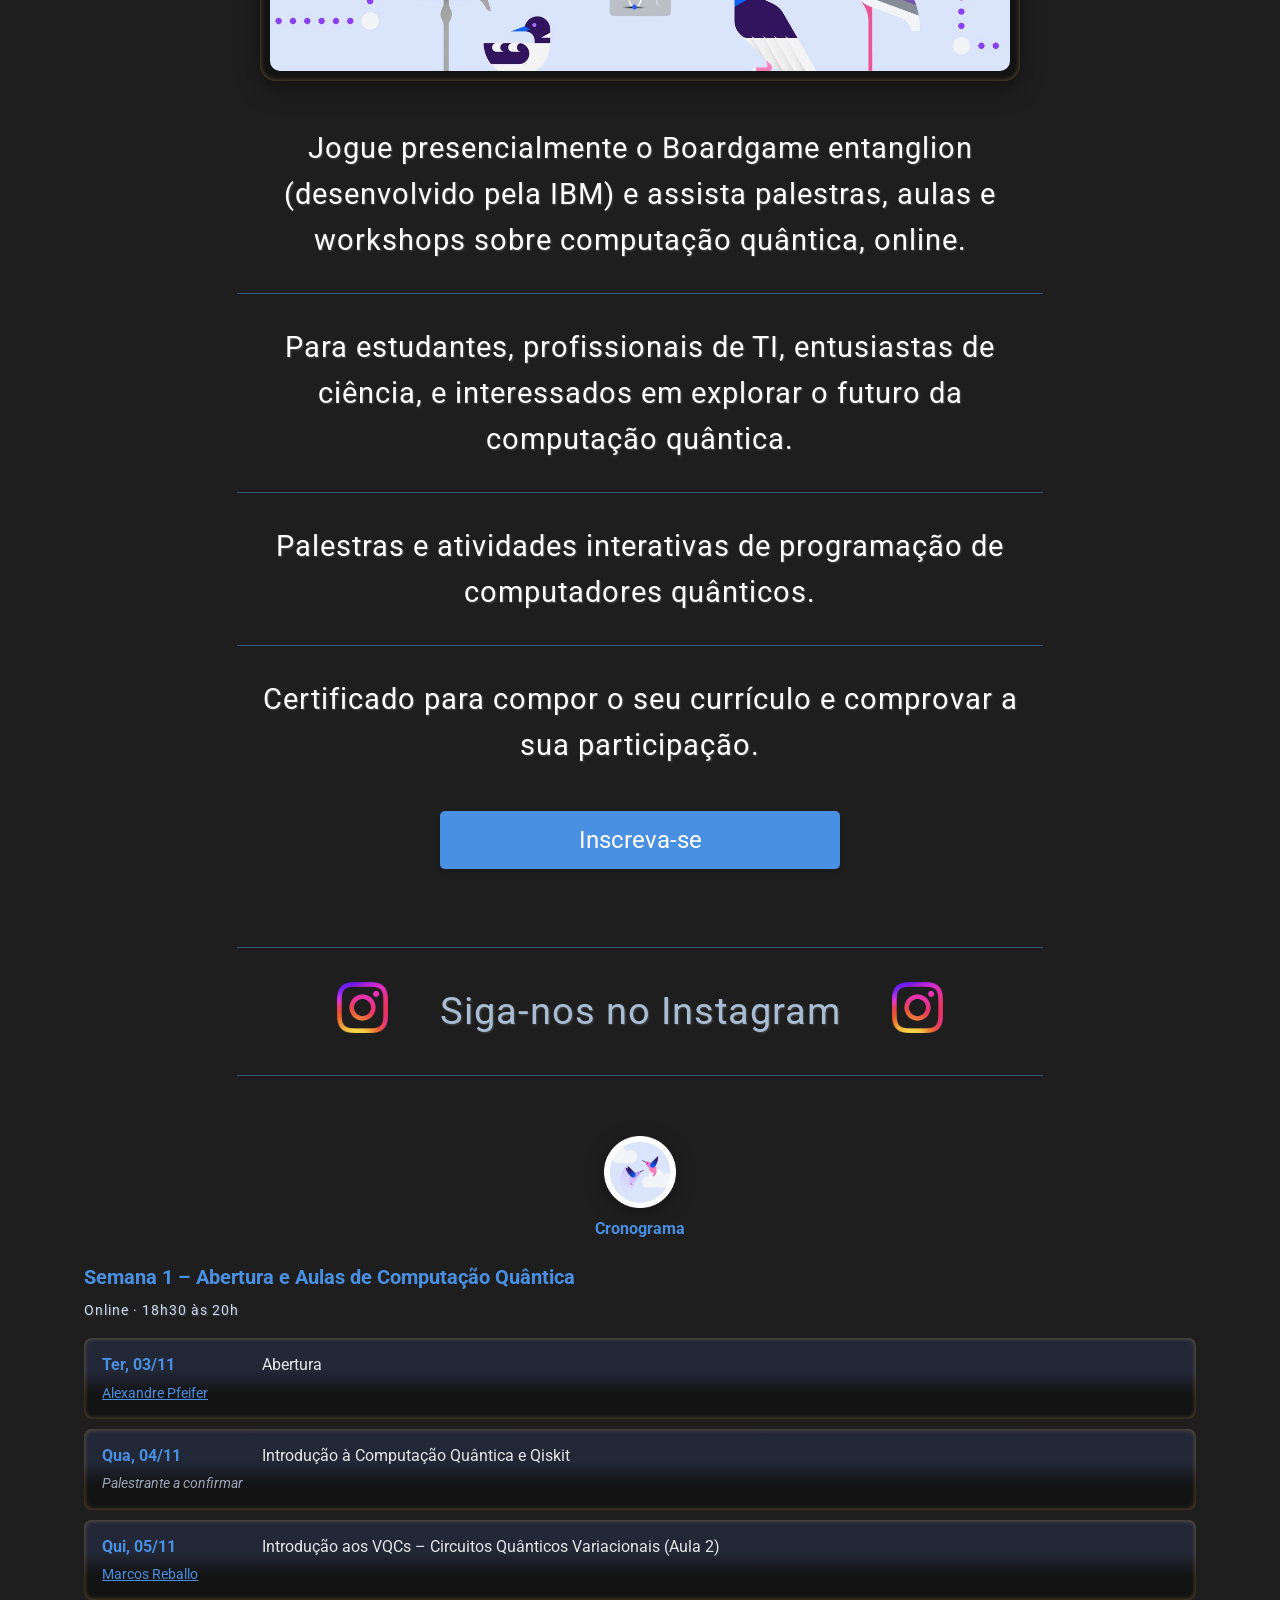
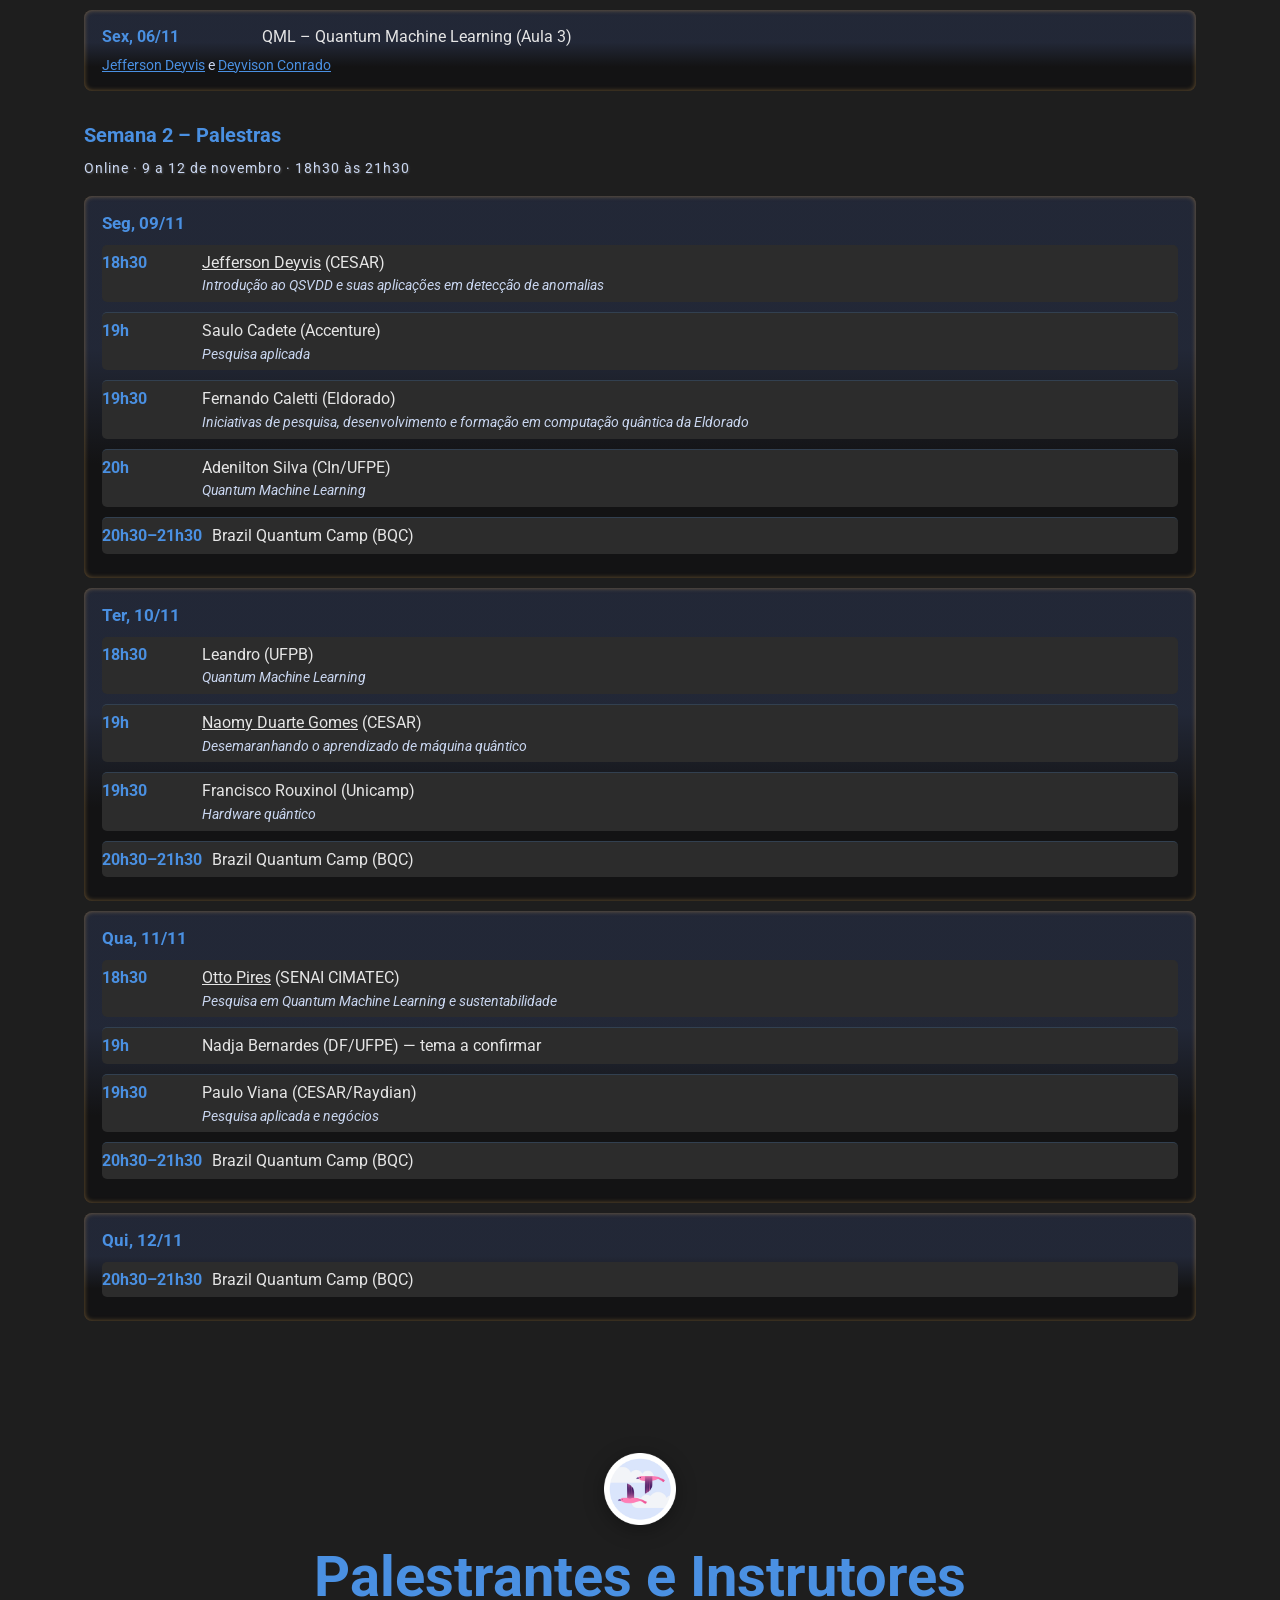
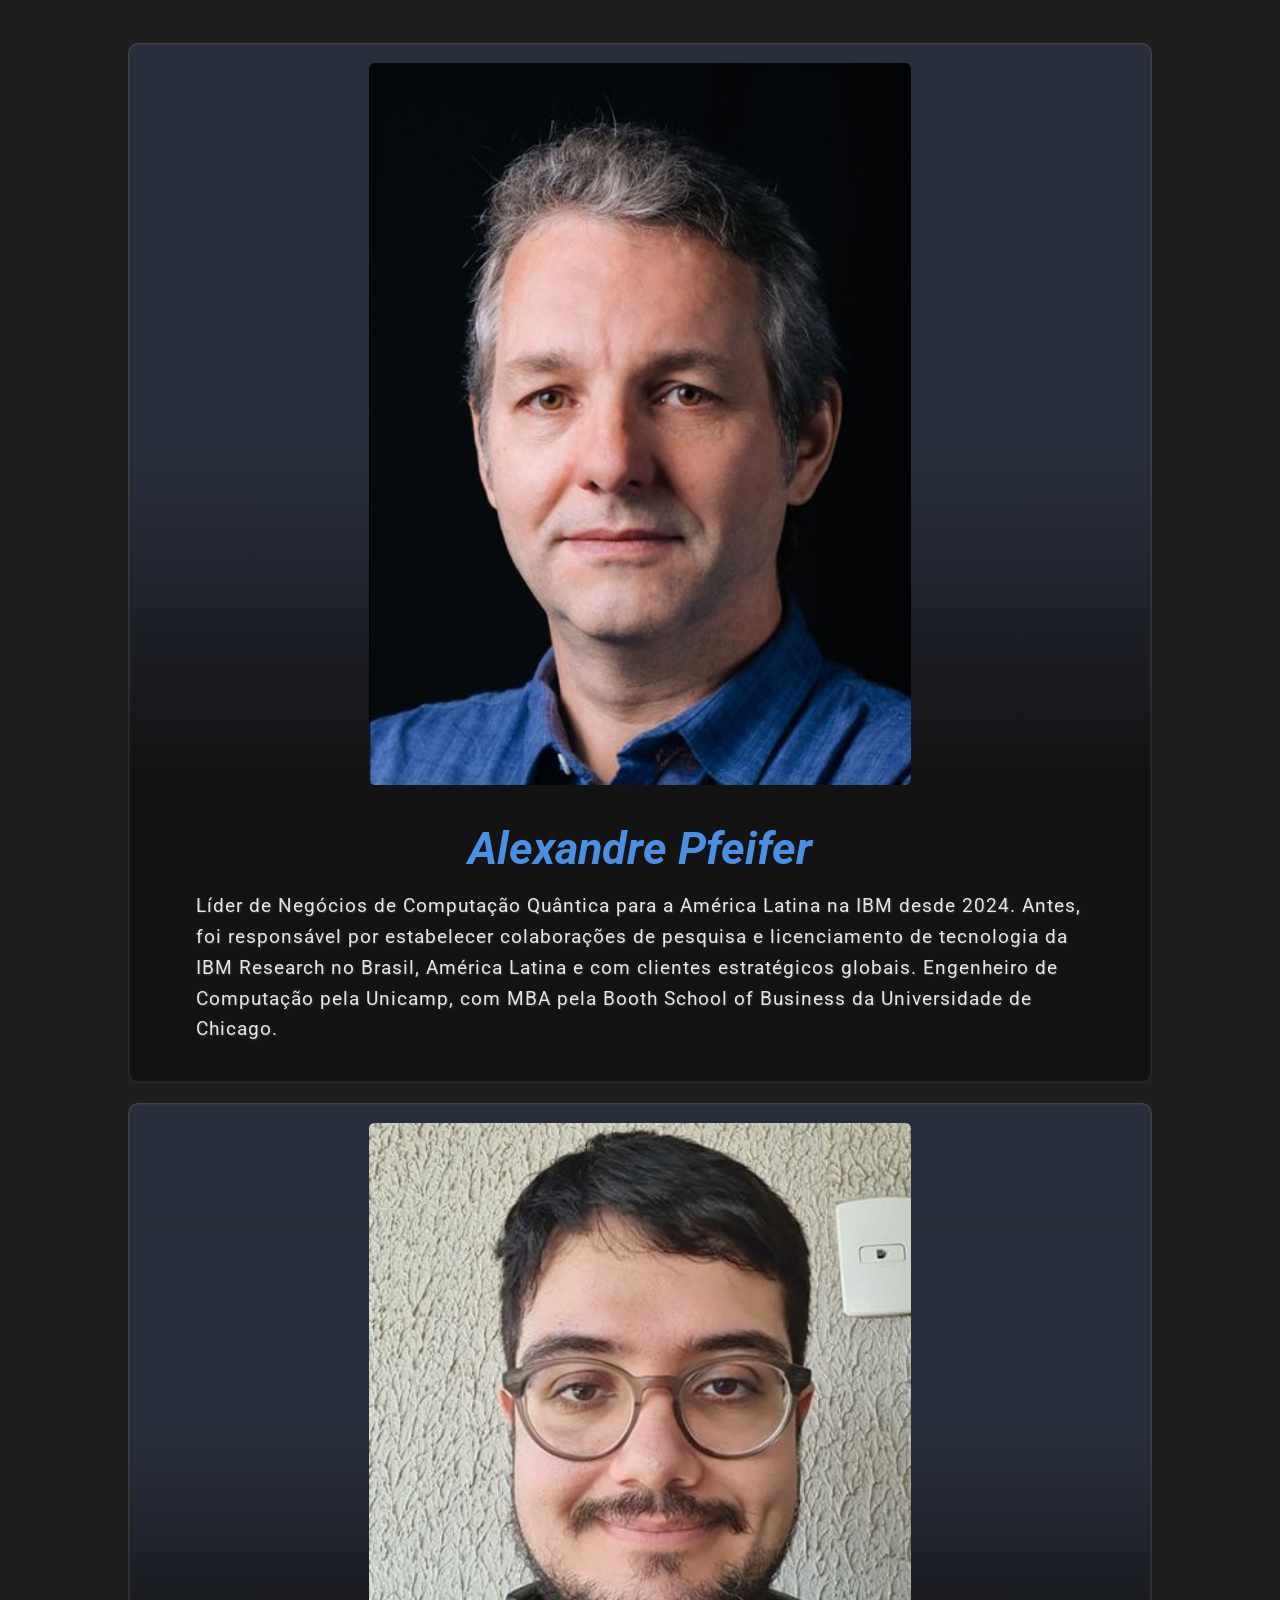
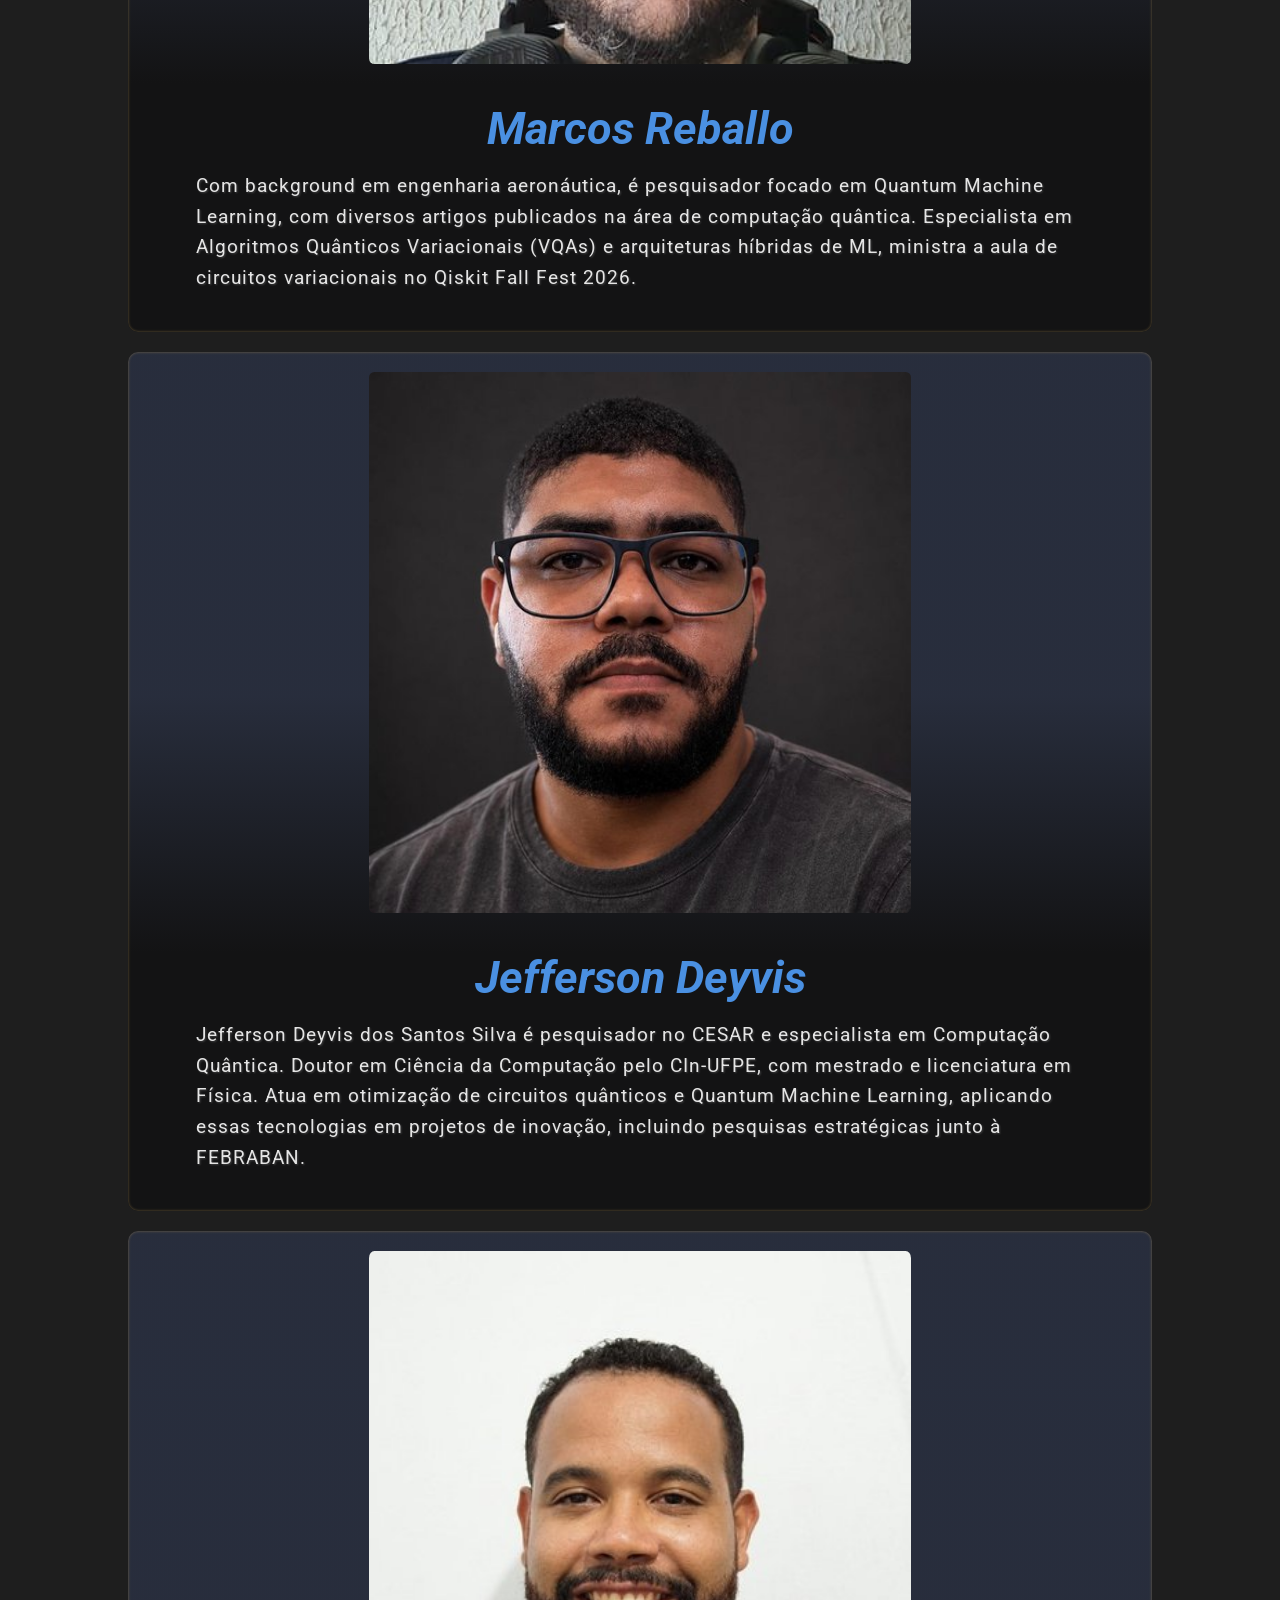
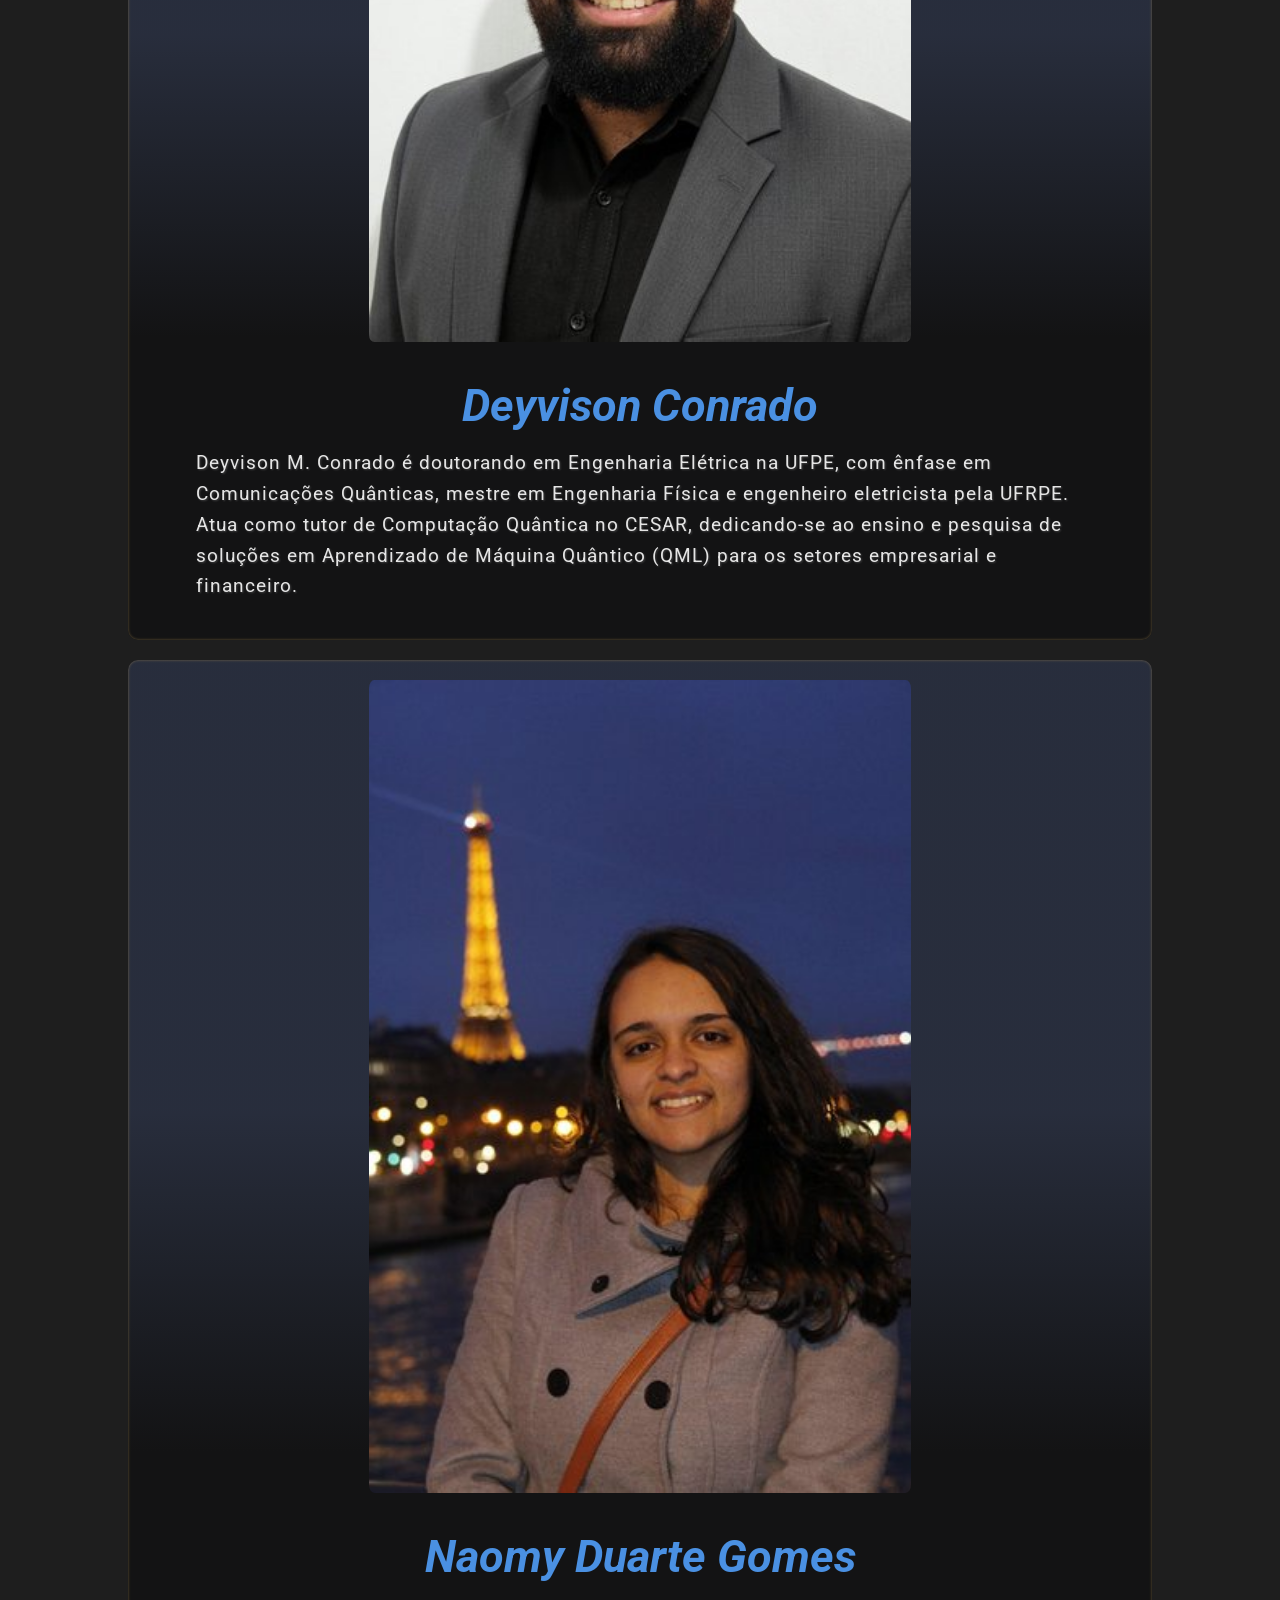
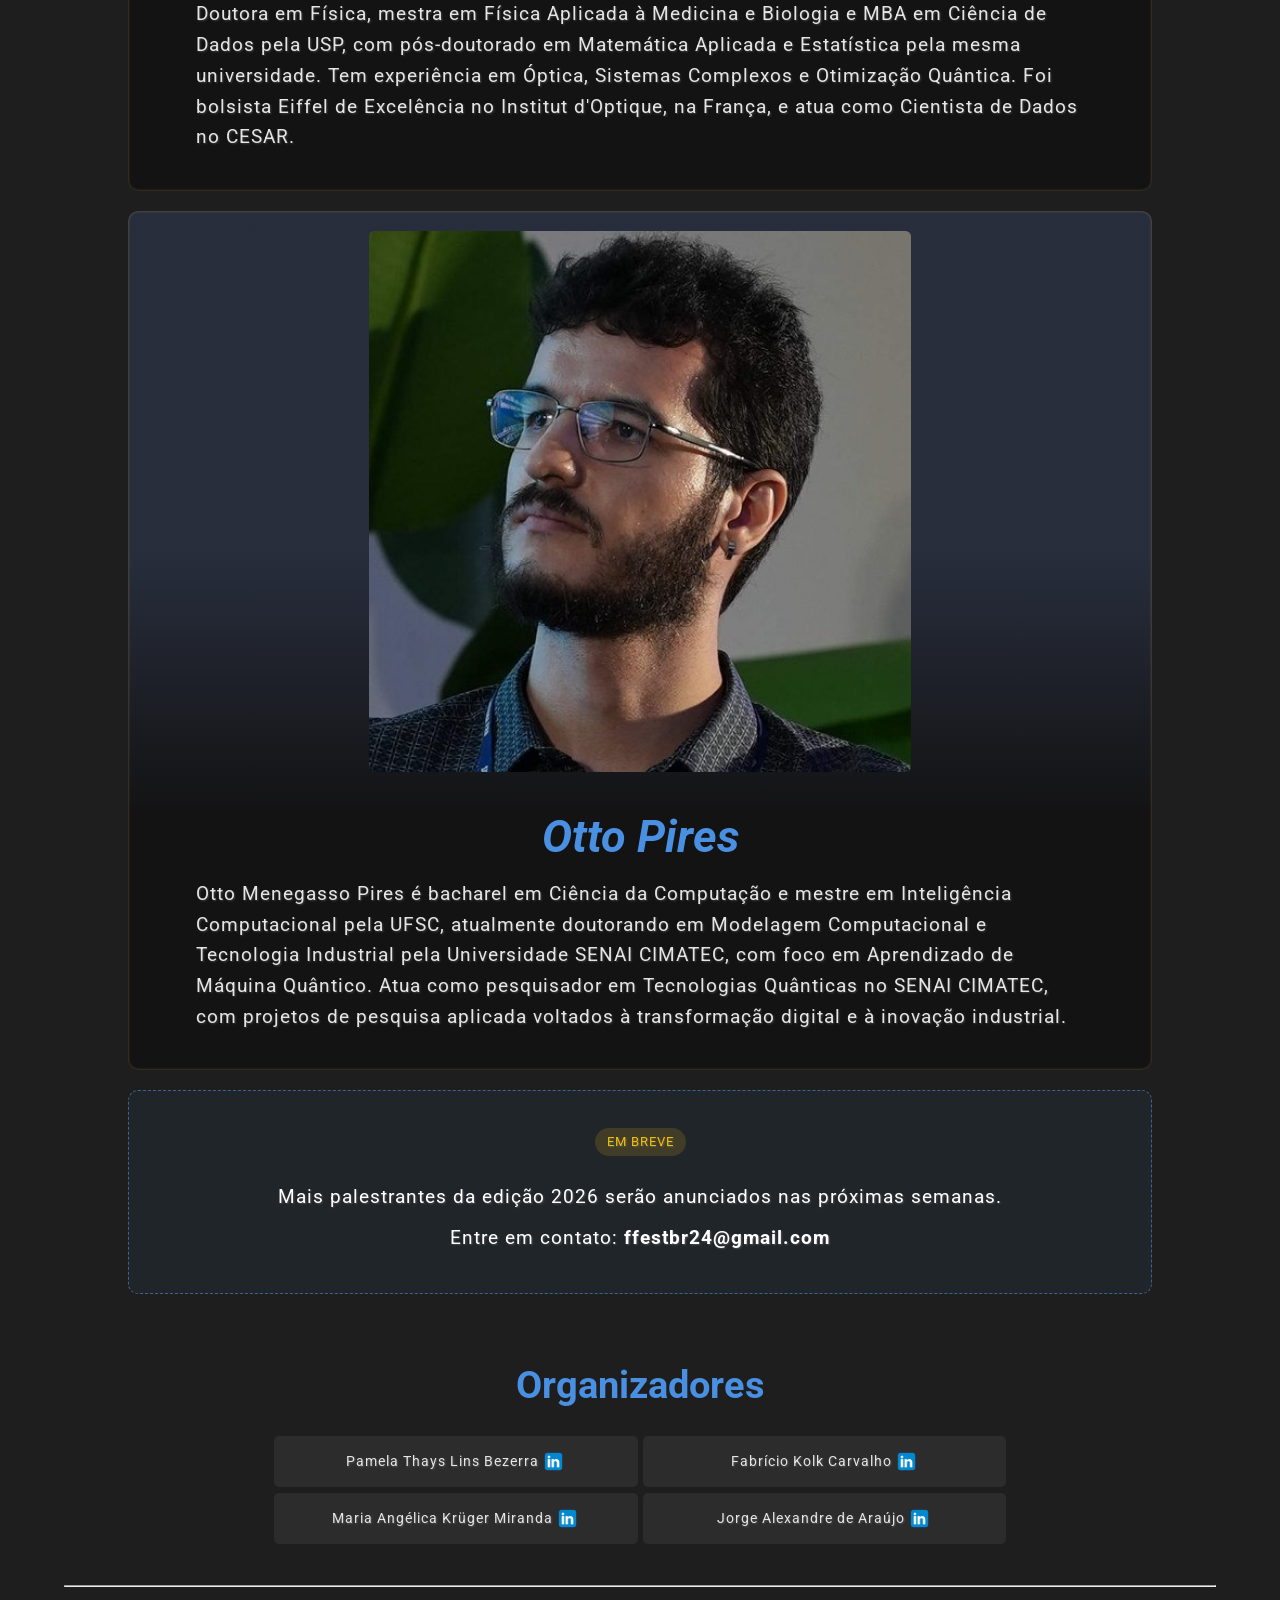
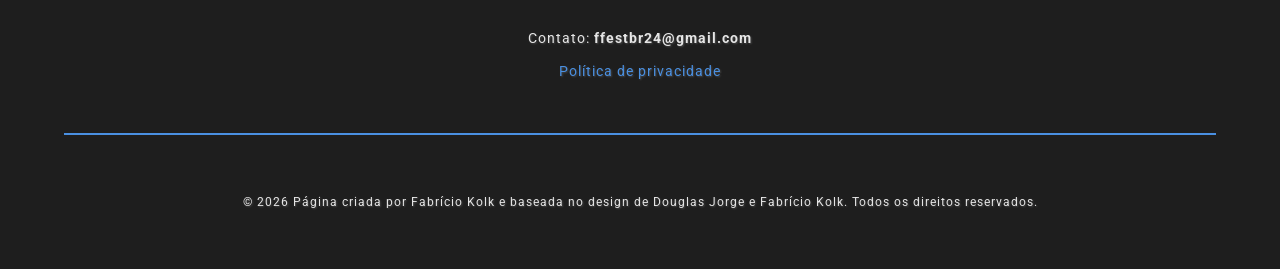
==== commit a01478cf: "Add files via upload Ajustes v.5" ====
--- a/index.html
+++ b/index.html
@@ -1,194 +1,366 @@
-<!DOCTYPE html>
-<html lang="pt-BR">
-
-<head>
-  <meta property="og:title" content="Qiskit Fall Fest Brasil - 2026">
-  <meta property="og:description" content="Venha aprender computação quântica!">
-  <meta property="og:image" content="https://qiskit-fall-fest-br.github.io/2026/img/instagram/logo_original_big_size.png">
-  <meta property="og:url" content="https://qiskit-fall-fest-br.github.io/2026/">
-  <meta property="og:type" content="website">
-
-  <meta charset="UTF-8">
-  <meta name="viewport" content="width=device-width, initial-scale=1.0">
-  <title>Qiskit Fall Fest 2026 - Brasil</title>
-  <link rel="stylesheet" href="css/styles.css">
-</head>
-<body>
-  <header>
-    <section id="imagem-evento">
-      <div class="hero-2026">
-        <p class="hero-eyebrow">Brasil</p>
-        <h1>Qiskit Fall Fest 2026</h1>
-        <p class="hero-data"><!-- TODO: atualizar com as datas oficiais assim que definidas -->Inscrições a partir de: 01/10/26</p>
-      </div>
-    </section>
-    <a class="lang-switcher" href="index_en.html">
-      <p>EN</p>
-      <img src="img/flags/uk.png" alt="uk flag"/>
-    </a>
-  </header>
-
-  <main>
-  <div class="margin">
-
-  <section class="descricao">
-    <p>A Quantum Brasil e CESAR se uniram à IBM para organizar a edição brasileira do Qiskit Fall Fest 2026<!-- TODO: confirmar se o formato deste ano será online, presencial ou híbrido -->, que será tanto online quanto presencial!</p>
-  </section>
-
-  <section class="descricao">
-    <p>Participe Online, presencial ou nos dois formatos.</p>
-  </section>
-
-  <section class="descricao">
-    <!-- TODO: revisar/atualizar a lista de ligas e instituições apoiadoras para a edição de 2026 -->
-    <p>O lado presencial do evento está sendo organizado com o apoio da LACQ Feynman e
-das seguintes ligas, instituições e universidades: </p>
-
-      <p>•CESAR
-        •QUASAR (UFPB)
-        •LACQ UEA
-        •LACQ USP
-        •LACQ UTFPR
-        •LACQ PUC RS
-        •LACQ UFRGS
-        •LACQ - Belém
-        •LACQ UNISO
-        •LACICA Universidade do Vale do Rio doce
-        •UPE
-        •UFPE
-</p>
-
-  </section>
-
-  <section class="descricao">
-    <p>Jogue presencialmente o Boardgame entanglion (desenvolvido pela IBM) e assista palestras, aulas e workshops sobre computação quântica, online.</p>
-  </section>
-
-
-  <section class="descricao">
-    <p>Para estudantes, profissionais de TI, entusiastas de ciência, e interessados em
-      explorar o futuro da computação quântica.</p>
-  </section>
-
-  <section class="descricao">
-    <p>Palestras e atividades interativas
-      de programação de computadores quânticos.</p>
-  </section>
-
-  <section class="descricao" id="ultimo">
-    <p>Certificado para compor o seu currículo e comprovar a sua
-      participação.</p>
-  </section>
-
-  <section id="formulario-inscricao">
-    <!-- TODO: criar o formulário de inscrição de 2026 (Google Forms) e atualizar o link em abrirForm(), no fim da página -->
-    <form id="form-inscricao">
-      <button type="button" onclick="abrirForm()">Inscrições em breve</button>
-    </form>
-  </section>
-  <div class = "instagram_div" >
-    <a href="https://www.instagram.com/quantumbrasil_qff/" target="_blank"><img src="img/instagram/logo.png"/></a>
-    <a href="https://www.instagram.com/quantumbrasil_qff/" target="_blank"><p class="instagram-link" target="_blank">Siga-nos no Instagram</p></a>
-    <a href="https://www.instagram.com/quantumbrasil_qff/" target="_blank"><img src="img/instagram/logo.png"/></a>
-  </div>
-  </div>
-
-  <!--
-    Cronograma de 2026: ainda não definido.
-    Quando o cronograma estiver fechado, siga o padrão usado no site de 2025
-    (seção .cronograma_mobile para celular + .cronograma_desktop para desktop,
-    um <div class="palestra-card"> por palestra, ligado por âncora à respectiva
-    seção em "Palestrantes" mais abaixo).
-  -->
-  <section class="cronograma_mobile">
-    <h2>Cronograma</h2>
-    <div class="placeholder-box">
-      <p class="placeholder-tag">Em breve</p>
-      <p>O cronograma completo do Qiskit Fall Fest Brasil 2026 será divulgado assim que as datas e palestras forem confirmadas.</p>
-      <p>Fique de olho no <a href="https://www.instagram.com/quantumbrasil_qff/" target="_blank">Instagram</a> para acompanhar as novidades.</p>
-    </div>
-  </section>
-
-  <section class="palestrantes">
-    <h2>Palestrantes</h2>
-    <div class="placeholder-box">
-      <p class="placeholder-tag">Em breve</p>
-      <p>Os palestrantes da edição 2026 serão anunciados nas próximas semanas.</p>
-      <p>Entre em contato: <strong>ffestbr24@gmail.com</strong></p>
-    </div>
-  </section>
-
-  <div class="margin">
-  <div id="organizadores">
-    <h2>Organizadores</h2>
-    <!-- TODO: confirmar se a equipe organizadora de 2026 é a mesma de 2025 e atualizar a lista abaixo -->
-    <div class="organizadores-container">
-      <div class="organizador">
-        <p id="Pamela">Pamela Thays Lins Bezerra</p>
-        <a href="https://www.linkedin.com/in/pamelathays/" target="_blank">
-        <img class="linkedin" src="img/linkedin/icons8-linkedin-480.png" alt="LinkedIn">
-    </a>
-      </div>
-      <div class="organizador">
-        <p id="Fabricio_desc">Fabrício Kolk Carvalho</p>
-        <a href="https://www.linkedin.com/in/fabricio-kolk/" target="_blank">
-            <img class="linkedin" src="img/linkedin/icons8-linkedin-480.png" alt="LinkedIn">
-        </a>
-    </div>
-
-    <div class="organizador">
-        <p id="Maria_desc">Maria Angélica Krüger Miranda</p>
-        <a href="https://www.linkedin.com/in/maria-angelica-kruger-miranda-4506661a3/" target="_blank">
-            <img class="linkedin" src="img/linkedin/icons8-linkedin-480.png" alt="LinkedIn">
-        </a>
-    </div>
-
-    <div class="organizador" id="Jorge">
-        <p>Jorge Alexandre de Araújo</p>
-        <a href="https://www.linkedin.com/in/jorge-ara%C3%BAjo/" target="_blank">
-            <img class="linkedin" src="img/linkedin/icons8-linkedin-480.png" alt="LinkedIn">
-        </a>
-    </div>
-
-    </div>
-  </div>
-</div>
-
-  <hr>
-
-  <div id="sponsored-div">
-    <!-- TODO: atualizar o link abaixo para a página oficial do Fall Fest Global de 2026 quando disponível -->
-    <!-- Ajustar a imagem depois
-    <a href="https://www.ibm.com/quantum/events" target="_blank">
-      <picture >
-        <source  srcset="img/sponsored_image/sponsored_img_pt_desktop.png" media="(min-width: 768px)">
-        <source  srcset="img/sponsored_image/sponsored_img_pt_mobile.png" media="(max-width: 767px)">
-        <img class=sponsored-img src="img/sponsored_image/sponsored_img_pt_desktop.png" alt="Sponsored Event, clique para saber mais">
-      </picture>
-    </a>
-     -->
-    <section id="fale-conosco">
-      <p>Contato: <strong>ffestbr24@gmail.com</strong></p>
-      <p><a href="privacidade.html" target="_blank">Política de privacidade</a></p>
-    </section>
-
-  </div>
-
-</main>
-
-
-  <script>
-    function abrirForm() {
-      // TODO: trocar pelo link do Google Forms de inscrição de 2026 assim que ele existir
-      alert('As inscrições para o Qiskit Fall Fest Brasil 2026 ainda não abriram. Siga @quantumbrasil_qff no Instagram para ser avisado(a)!');
-    }
-  </script>
-
-  <footer>
-    <p>&copy; 2026 Página criada por Fabrício Kolk e baseada no design de Douglas Jorge e Fabrício Kolk. Todos os direitos reservados.</p>
-  </footer>
-
-  <script src="js/script.js"></script>
-</body>
-
-</html>
+<!DOCTYPE html>
+<html lang="pt-BR">
+
+<head>
+  <meta property="og:title" content="Qiskit Fall Fest Brasil - 2026">
+  <meta property="og:description" content="Venha aprender computação quântica!">
+  <meta property="og:image" content="https://qiskit-fall-fest-br.github.io/2026/img/design/og-image-2026.jpg">
+  <meta property="og:url" content="https://qiskit-fall-fest-br.github.io/2026/">
+  <meta property="og:type" content="website">
+
+  <meta charset="UTF-8">
+  <meta name="viewport" content="width=device-width, initial-scale=1.0">
+  <title>Qiskit Fall Fest 2026 - Brasil</title>
+  <link rel="icon" type="image/x-icon" href="favicon.ico">
+  <link rel="icon" type="image/png" sizes="64x64" href="img/design/favicon-64.png">
+  <link rel="apple-touch-icon" href="img/design/apple-touch-icon.png">
+  <link rel="stylesheet" href="css/styles.css">
+</head>
+<body>
+  <header>
+    <section id="imagem-evento">
+      <div class="hero-2026">
+        <div class="bird-sticker bird-sticker--flamingo">
+          <img src="img/design/bird-flamingo.png" alt="" aria-hidden="true">
+        </div>
+        <div class="bird-sticker bird-sticker--blue">
+          <img src="img/design/bird-blue.png" alt="" aria-hidden="true">
+        </div>
+        <img class="brand-badge" src="img/design/brand-badge-220.png" alt="Selo Qiskit Fall Fest 2026">
+        <p class="hero-eyebrow">Brasil</p>
+        <h1>Qiskit Fall Fest 2026</h1>
+        <p class="hero-data">Inscrições abertas!</p>
+        <div class="hero-tags">
+          <img src="img/design/pill-qiskit.png" alt="Qiskit">
+          <img src="img/design/pill-quantum.png" alt="Quantum">
+          <img src="img/design/pill-computing.png" alt="Computing">
+          <img src="img/design/pill-fallfest.png" alt="Fall Fest">
+          <img src="img/design/pill-2026.png" alt="2026">
+        </div>
+      </div>
+    </section>
+    <a class="lang-switcher" href="index_en.html">
+      <p>EN</p>
+      <img src="img/flags/uk.png" alt="uk flag"/>
+    </a>
+  </header>
+
+  <main>
+  <div class="margin">
+
+  <section class="descricao">
+    <p>A Quantum Brasil e CESAR se uniram à IBM para organizar a edição brasileira do Qiskit Fall Fest 2026<!-- TODO: confirmar se o formato deste ano será online, presencial ou híbrido -->, que será tanto online quanto presencial!</p>
+  </section>
+
+  <section class="descricao">
+    <p>Participe Online, presencial ou nos dois formatos.</p>
+  </section>
+
+  <section class="descricao">
+    <p>O lado presencial do evento de 2026 está sendo organizado com o apoio apoio da LACQ Feynman e de 5 ligas e grupos acadêmicos de computação quântica, espalhados por diferentes regiões do Brasil:</p>
+  </section>
+
+  <section class="ligas">
+    <div class="ligas-grid">
+
+      <div class="liga-card">
+        <img src="img/ligas/quantum-cesar.jpg" alt="Logo Quantum CESAR">
+        <h3>Quantum CESAR</h3>
+        <p class="liga-desc">Grupo de pesquisa e desenvolvimento em computação quântica do CESAR, com foco em pesquisa aplicada, formação e negócios, incluindo Quantum Machine Learning, otimização combinatória e ensino.</p>
+        <p class="liga-encontro"><strong>4/11</strong> · 14h30-18h<br>Av. Cais do Apolo, 77, Sala 004 - Recife, PE</p>
+      </div>
+
+      <div class="liga-card">
+        <img src="img/ligas/quanta-tech-usp.jpg" alt="Logo Quanta Tech USP">
+        <h3>Quanta Tech USP</h3>
+        <p class="liga-desc">Liga Acadêmica de Computação Quântica da USP, com alunos em 3 campi, com treinamento estruturado para atuar em diversas frentes das tecnologias quânticas e disseminar esse conhecimento.</p>
+        <p class="liga-encontro"><strong>6 e 13/11</strong> · 15h-16h30<br>Rua Arlindo Béttio, Ermelino Matarazzo - São Paulo, SP</p>
+      </div>
+
+      <div class="liga-card">
+        <img src="img/ligas/lacq-belem.jpg" alt="Logo LACQ Belém">
+        <h3>LACQ Belém</h3>
+        <p class="liga-desc">Sediada no LabTIC da UFPA, atua na disseminação do conhecimento e na formação científica em computação quântica, fortalecendo o protagonismo da região Norte nas tecnologias quânticas.</p>
+        <p class="liga-encontro"><strong>10 a 13/11</strong> · 8h30-12h e 14h-16h<br>Rua da Reitoria, Guamá - Belém, PA</p>
+      </div>
+
+      <div class="liga-card">
+        <img src="img/ligas/laciq-ufpe.png" alt="Logo LACIQ UFPE">
+        <h3>LACIQ UFPE</h3>
+        <p class="liga-desc">Fundada em 2023, foi a primeira liga acadêmica do Brasil voltada às tecnologias quânticas. Atua em software, informação, comunicação e aprendizado de máquina quântico, e promove o Simpósio de Computação Quântica da UFPE e o HackaQuantum.</p>
+        <p class="liga-encontro"><strong>13/11</strong> · 13h-17h<br>Av. Jornalista Aníbal Fernandes, s/n, Cidade Universitária - Recife, PE</p>
+      </div>
+
+      <div class="liga-card">
+        <img src="img/ligas/lacq-ufrgs.jpg" alt="Logo LACQ UFRGS">
+        <h3>LACQ UFRGS</h3>
+        <p class="liga-desc">Grupo de estudos de alunos da UFRGS, com membros principalmente do Instituto de Informática e do Instituto de Física, com o objetivo de aprofundar e produzir novo conhecimento em computação quântica.</p>
+        <p class="liga-encontro"><strong>24 e 25/11</strong> · 9h-12h e 13h-17h<br>Av. Bento Gonçalves, 9500, Agronomia - Porto Alegre, RS</p>
+      </div>
+
+    </div>
+  </section>
+
+  <div class="poster-showcase">
+    <div class="poster-frame">
+      <img src="img/design/poster-2026.jpg" alt="Ilustração Qiskit Fall Fest 2026">
+    </div>
+  </div>
+
+  <section class="descricao">
+    <p>Jogue presencialmente o Boardgame entanglion (desenvolvido pela IBM) e assista palestras, aulas e workshops sobre computação quântica, online.</p>
+  </section>
+
+
+  <section class="descricao">
+    <p>Para estudantes, profissionais de TI, entusiastas de ciência, e interessados em
+      explorar o futuro da computação quântica.</p>
+  </section>
+
+  <section class="descricao">
+    <p>Palestras e atividades interativas
+      de programação de computadores quânticos.</p>
+  </section>
+
+  <section class="descricao" id="ultimo">
+    <p>Certificado para compor o seu currículo e comprovar a sua
+      participação.</p>
+  </section>
+
+  <section id="formulario-inscricao">
+    <form id="form-inscricao">
+      <button type="button" onclick="abrirForm()">Inscreva-se</button>
+    </form>
+  </section>
+  <div class = "instagram_div" >
+    <a href="https://www.instagram.com/quantumbrasil_qff/" target="_blank"><img src="img/instagram/logo.png"/></a>
+    <a href="https://www.instagram.com/quantumbrasil_qff/" target="_blank"><p class="instagram-link" target="_blank">Siga-nos no Instagram</p></a>
+    <a href="https://www.instagram.com/quantumbrasil_qff/" target="_blank"><img src="img/instagram/logo.png"/></a>
+  </div>
+  </div>
+
+  <section class="cronograma-2026">
+    <div class="section-sticker">
+      <img src="img/design/bird-hummingbirds.png" alt="" aria-hidden="true">
+    </div>
+    <h2>Cronograma</h2>
+
+    <div class="semana-bloco">
+      <h3>Semana 1 – Abertura e Aulas de Computação Quântica</h3>
+      <p class="semana-info">Online · 18h30 às 20h</p>
+
+      <div class="dia-card">
+        <span class="dia-data">Ter, 03/11</span>
+        <span class="dia-tema">Abertura</span>
+        <span class="dia-palestrante"><a href="#alexandre-pfeifer_desc">Alexandre Pfeifer</a></span>
+      </div>
+
+      <div class="dia-card">
+        <span class="dia-data">Qua, 04/11</span>
+        <span class="dia-tema">Introdução à Computação Quântica e Qiskit</span>
+        <span class="dia-palestrante a-confirmar">Palestrante a confirmar</span>
+      </div>
+
+      <div class="dia-card">
+        <span class="dia-data">Qui, 05/11</span>
+        <span class="dia-tema">Introdução aos VQCs – Circuitos Quânticos Variacionais (Aula 2)</span>
+        <span class="dia-palestrante"><a href="#marcos-reballo_desc">Marcos Reballo</a></span>
+      </div>
+
+      <div class="dia-card">
+        <span class="dia-data">Sex, 06/11</span>
+        <span class="dia-tema">QML – Quantum Machine Learning (Aula 3)</span>
+        <span class="dia-palestrante"><a href="#jefferson-deyvis_desc">Jefferson Deyvis</a> e <a href="#deyvison-conrado_desc">Deyvison Conrado</a></span>
+      </div>
+    </div>
+
+    <div class="semana-bloco">
+      <h3>Semana 2 – Palestras</h3>
+      <p class="semana-info">Online · 9 a 12 de novembro · 18h30 às 21h30</p>
+
+      <div class="dia-multi">
+        <h4>Seg, 09/11</h4>
+        <ul class="dia-itens">
+          <li><span class="item-hora">18h30</span><span class="item-tema"><a href="#jefferson-deyvis_desc">Jefferson Deyvis</a> (CESAR)<span class="item-subtitulo">Introdução ao QSVDD e suas aplicações em detecção de anomalias</span></span></li>
+          <li><span class="item-hora">19h</span><span class="item-tema">Saulo Cadete (Accenture)<span class="item-subtitulo">Pesquisa aplicada</span></span></li>
+          <li><span class="item-hora">19h30</span><span class="item-tema">Fernando Caletti (Eldorado)<span class="item-subtitulo">Iniciativas de pesquisa, desenvolvimento e formação em computação quântica da Eldorado</span></span></li>
+          <li><span class="item-hora">20h</span><span class="item-tema">Adenilton Silva (CIn/UFPE)<span class="item-subtitulo">Quantum Machine Learning</span></span></li>
+          <li><span class="item-hora">20h30–21h30</span><span class="item-tema">Brazil Quantum Camp (BQC)</span></li>
+        </ul>
+      </div>
+
+      <div class="dia-multi">
+        <h4>Ter, 10/11</h4>
+        <ul class="dia-itens">
+          <li><span class="item-hora">18h30</span><span class="item-tema">Leandro (UFPB)<span class="item-subtitulo">Quantum Machine Learning</span></span></li>
+          <li><span class="item-hora">19h</span><span class="item-tema"><a href="#naomy-duarte-gomes_desc">Naomy Duarte Gomes</a> (CESAR)<span class="item-subtitulo">Desemaranhando o aprendizado de máquina quântico</span></span></li>
+          <li><span class="item-hora">19h30</span><span class="item-tema">Francisco Rouxinol (Unicamp)<span class="item-subtitulo">Hardware quântico</span></span></li>
+          <li><span class="item-hora">20h30–21h30</span><span class="item-tema">Brazil Quantum Camp (BQC)</span></li>
+        </ul>
+      </div>
+
+      <div class="dia-multi">
+        <h4>Qua, 11/11</h4>
+        <ul class="dia-itens">
+          <li><span class="item-hora">18h30</span><span class="item-tema"><a href="#otto-pires_desc">Otto Pires</a> (SENAI CIMATEC)<span class="item-subtitulo">Pesquisa em Quantum Machine Learning e sustentabilidade</span></span></li>
+          <li><span class="item-hora">19h</span><span class="item-tema a-confirmar">Nadja Bernardes (DF/UFPE) — tema a confirmar</span></li>
+          <li><span class="item-hora">19h30</span><span class="item-tema">Paulo Viana (CESAR/Raydian)<span class="item-subtitulo">Pesquisa aplicada e negócios</span></span></li>
+          <li><span class="item-hora">20h30–21h30</span><span class="item-tema">Brazil Quantum Camp (BQC)</span></li>
+        </ul>
+      </div>
+
+      <div class="dia-multi">
+        <h4>Qui, 12/11</h4>
+        <ul class="dia-itens">
+          <li><span class="item-hora">20h30–21h30</span><span class="item-tema">Brazil Quantum Camp (BQC)</span></li>
+        </ul>
+      </div>
+    </div>
+  </section>
+
+  <section class="palestrantes">
+    <div class="section-sticker">
+      <img src="img/design/bird-pair.png" alt="" aria-hidden="true">
+    </div>
+    <h2>Palestrantes e Instrutores</h2>
+
+    <div id="alexandre-pfeifer_desc" class="palestrante-card">
+      <img class="palestrante-photo" src="Palestrantes/alexandre-pfeifer/foto.jpg" alt="Foto Alexandre Pfeifer">
+      <div class="info-palestrante">
+        <div class="nome_palestrante_linkedin_icone">
+          <h3>Alexandre Pfeifer</h3>
+        </div>
+        <p class="bio">Líder de Negócios de Computação Quântica para a América Latina na IBM desde 2024. Antes, foi responsável por estabelecer colaborações de pesquisa e licenciamento de tecnologia da IBM Research no Brasil, América Latina e com clientes estratégicos globais. Engenheiro de Computação pela Unicamp, com MBA pela Booth School of Business da Universidade de Chicago.</p>
+      </div>
+    </div>
+
+    <div id="marcos-reballo_desc" class="palestrante-card">
+      <img class="palestrante-photo" src="Palestrantes/marcos-reballo/foto.jpg" alt="Foto Marcos Reballo">
+      <div class="info-palestrante">
+        <div class="nome_palestrante_linkedin_icone">
+          <h3>Marcos Reballo</h3>
+        </div>
+        <p class="bio">Com background em engenharia aeronáutica, é pesquisador focado em Quantum Machine Learning, com diversos artigos publicados na área de computação quântica. Especialista em Algoritmos Quânticos Variacionais (VQAs) e arquiteturas híbridas de ML, ministra a aula de circuitos variacionais no Qiskit Fall Fest 2026.</p>
+      </div>
+    </div>
+
+    <div id="jefferson-deyvis_desc" class="palestrante-card">
+      <img class="palestrante-photo" src="Palestrantes/jefferson-deyvis/foto.jpg" alt="Foto Jefferson Deyvis">
+      <div class="info-palestrante">
+        <div class="nome_palestrante_linkedin_icone">
+          <h3>Jefferson Deyvis</h3>
+        </div>
+        <p class="bio">Jefferson Deyvis dos Santos Silva é pesquisador no CESAR e especialista em Computação Quântica. Doutor em Ciência da Computação pelo CIn-UFPE, com mestrado e licenciatura em Física. Atua em otimização de circuitos quânticos e Quantum Machine Learning, aplicando essas tecnologias em projetos de inovação, incluindo pesquisas estratégicas junto à FEBRABAN.</p>
+      </div>
+    </div>
+
+    <div id="deyvison-conrado_desc" class="palestrante-card">
+      <img class="palestrante-photo" src="Palestrantes/deyvison-conrado/foto.jpg" alt="Foto Deyvison Conrado">
+      <div class="info-palestrante">
+        <div class="nome_palestrante_linkedin_icone">
+          <h3>Deyvison Conrado</h3>
+        </div>
+        <p class="bio">Deyvison M. Conrado é doutorando em Engenharia Elétrica na UFPE, com ênfase em Comunicações Quânticas, mestre em Engenharia Física e engenheiro eletricista pela UFRPE. Atua como tutor de Computação Quântica no CESAR, dedicando-se ao ensino e pesquisa de soluções em Aprendizado de Máquina Quântico (QML) para os setores empresarial e financeiro.</p>
+      </div>
+    </div>
+
+    <div id="naomy-duarte-gomes_desc" class="palestrante-card">
+      <img class="palestrante-photo" src="Palestrantes/naomy-duarte-gomes/foto.jpg" alt="Foto Naomy Duarte Gomes">
+      <div class="info-palestrante">
+        <div class="nome_palestrante_linkedin_icone">
+          <h3>Naomy Duarte Gomes</h3>
+        </div>
+        <p class="bio">Doutora em Física, mestra em Física Aplicada à Medicina e Biologia e MBA em Ciência de Dados pela USP, com pós-doutorado em Matemática Aplicada e Estatística pela mesma universidade. Tem experiência em Óptica, Sistemas Complexos e Otimização Quântica. Foi bolsista Eiffel de Excelência no Institut d'Optique, na França, e atua como Cientista de Dados no CESAR.</p>
+      </div>
+    </div>
+
+    <div id="otto-pires_desc" class="palestrante-card">
+      <img class="palestrante-photo" src="Palestrantes/otto-pires/foto.jpg" alt="Foto Otto Pires">
+      <div class="info-palestrante">
+        <div class="nome_palestrante_linkedin_icone">
+          <h3>Otto Pires</h3>
+        </div>
+        <p class="bio">Otto Menegasso Pires é bacharel em Ciência da Computação e mestre em Inteligência Computacional pela UFSC, atualmente doutorando em Modelagem Computacional e Tecnologia Industrial pela Universidade SENAI CIMATEC, com foco em Aprendizado de Máquina Quântico. Atua como pesquisador em Tecnologias Quânticas no SENAI CIMATEC, com projetos de pesquisa aplicada voltados à transformação digital e à inovação industrial.</p>
+      </div>
+    </div>
+
+    <div class="placeholder-box">
+      <p class="placeholder-tag">Em breve</p>
+      <p>Mais palestrantes da edição 2026 serão anunciados nas próximas semanas.</p>
+      <p>Entre em contato: <strong>ffestbr24@gmail.com</strong></p>
+    </div>
+  </section>
+
+  <div class="margin">
+  <div id="organizadores">
+    <h2>Organizadores</h2>
+    <!-- TODO: confirmar se a equipe organizadora de 2026 é a mesma de 2025 e atualizar a lista abaixo -->
+    <div class="organizadores-container">
+      <div class="organizador">
+        <p id="Pamela">Pamela Thays Lins Bezerra</p>
+        <a href="https://www.linkedin.com/in/pamelathays/" target="_blank">
+        <img class="linkedin" src="img/linkedin/icons8-linkedin-480.png" alt="LinkedIn">
+    </a>
+      </div>
+      <div class="organizador">
+        <p id="Fabricio_desc">Fabrício Kolk Carvalho</p>
+        <a href="https://www.linkedin.com/in/fabricio-kolk/" target="_blank">
+            <img class="linkedin" src="img/linkedin/icons8-linkedin-480.png" alt="LinkedIn">
+        </a>
+    </div>
+
+    <div class="organizador">
+        <p id="Maria_desc">Maria Angélica Krüger Miranda</p>
+        <a href="https://www.linkedin.com/in/maria-angelica-kruger-miranda-4506661a3/" target="_blank">
+            <img class="linkedin" src="img/linkedin/icons8-linkedin-480.png" alt="LinkedIn">
+        </a>
+    </div>
+
+    <div class="organizador" id="Jorge">
+        <p>Jorge Alexandre de Araújo</p>
+        <a href="https://www.linkedin.com/in/jorge-ara%C3%BAjo/" target="_blank">
+            <img class="linkedin" src="img/linkedin/icons8-linkedin-480.png" alt="LinkedIn">
+        </a>
+    </div>
+
+    </div>
+  </div>
+</div>
+
+  <hr>
+
+  <div id="sponsored-div">
+    <!-- TODO: atualizar o link abaixo para a página oficial do Fall Fest Global de 2026 quando disponível -->
+    <!-- Ajustar a imagem depois
+    <a href="https://www.ibm.com/quantum/events" target="_blank">
+      <picture >
+        <source  srcset="img/sponsored_image/sponsored_img_pt_desktop.png" media="(min-width: 768px)">
+        <source  srcset="img/sponsored_image/sponsored_img_pt_mobile.png" media="(max-width: 767px)">
+        <img class=sponsored-img src="img/sponsored_image/sponsored_img_pt_desktop.png" alt="Sponsored Event, clique para saber mais">
+      </picture>
+    </a>
+     -->
+    <section id="fale-conosco">
+      <p>Contato: <strong>ffestbr24@gmail.com</strong></p>
+      <p><a href="privacidade.html" target="_blank">Política de privacidade</a></p>
+    </section>
+
+  </div>
+
+</main>
+
+
+  <script>
+    function abrirForm() {
+      window.open('https://www.sympla.com.br/evento/qiskit-fall-fest-brazil-2026/3620955', '_blank');
+    }
+  </script>
+
+  <footer>
+    <p>&copy; 2026 Página criada por Fabrício Kolk e baseada no design de Douglas Jorge e Fabrício Kolk. Todos os direitos reservados.</p>
+  </footer>
+
+  <script src="js/script.js"></script>
+</body>
+
+</html>
--- a/css/styles.css
+++ b/css/styles.css
@@ -1603,4 +1603,270 @@
   letter-spacing: 1px;
 }
 
-
+/* --- Ligas parceiras (2026) --- */
+
+.ligas-grid {
+  display: grid;
+  grid-template-columns: repeat(auto-fit, minmax(260px, 1fr));
+  gap: 24px;
+  margin: 20px 0 30px;
+}
+
+.liga-card {
+  display: flex;
+  flex-direction: column;
+  align-items: center;
+  text-align: center;
+  background: linear-gradient(to bottom, #252e4799 40%, #131314 70%);
+  box-shadow: inset 0 0 5px #fabc5e66;
+  border-radius: 10px;
+  padding: 24px 20px;
+}
+
+.liga-card img {
+  width: 110px;
+  height: 110px;
+  object-fit: cover;
+  border-radius: 50%;
+  margin-bottom: 16px;
+  background: #ffffff;
+}
+
+.liga-card h3 {
+  color: #ffffff;
+  font-size: 1.15em;
+  margin-bottom: 10px;
+}
+
+.liga-card .liga-desc {
+  font-size: 0.92em;
+  margin-bottom: 14px;
+}
+
+.liga-card .liga-encontro {
+  font-size: 0.85em;
+  color: #c9d6f0;
+  border-top: 1px solid rgba(74, 144, 226, 0.35);
+  padding-top: 10px;
+  margin-top: auto;
+}
+
+.liga-card .liga-encontro strong {
+  color: #4a90e2;
+}
+
+/* --- Cronograma 2026 (independente do .cronograma_mobile legado,
+   que fica escondido acima de 1440px) --- */
+
+.cronograma-2026 {
+  margin: 20px 0 30px;
+}
+
+.semana-bloco {
+  margin-bottom: 28px;
+}
+
+.semana-bloco h3 {
+  color: #4a90e2;
+  font-size: 1.25em;
+  margin-bottom: 6px;
+}
+
+.semana-bloco .semana-info {
+  font-size: 0.9em;
+  color: #c9d6f0;
+  margin-bottom: 16px;
+}
+
+.dia-card {
+  display: flex;
+  flex-wrap: wrap;
+  align-items: baseline;
+  gap: 4px 10px;
+  background: linear-gradient(to bottom, #252e4799 40%, #131314 70%);
+  box-shadow: inset 0 0 5px #fabc5e66;
+  border-radius: 8px;
+  padding: 14px 18px;
+  margin-bottom: 10px;
+}
+
+.dia-card .dia-data {
+  color: #4a90e2;
+  font-weight: 700;
+  min-width: 150px;
+}
+
+.dia-card .dia-tema {
+  flex: 1 1 220px;
+}
+
+.dia-card .dia-palestrante {
+  font-size: 0.9em;
+  color: #c9d6f0;
+  width: 100%;
+}
+
+.dia-card .dia-palestrante a {
+  color: #4a90e2;
+}
+
+.dia-card .a-confirmar {
+  font-style: italic;
+  opacity: 0.75;
+}
+
+.dia-multi {
+  background: linear-gradient(to bottom, #252e4799 40%, #131314 70%);
+  box-shadow: inset 0 0 5px #fabc5e66;
+  border-radius: 8px;
+  padding: 14px 18px;
+  margin-bottom: 10px;
+}
+
+.dia-multi h4 {
+  color: #4a90e2;
+  font-size: 1.05em;
+  margin-bottom: 8px;
+}
+
+.dia-itens {
+  list-style: none;
+  margin: 0 0 8px 0;
+  padding: 0;
+}
+
+.dia-itens li {
+  display: flex;
+  flex-wrap: wrap;
+  gap: 4px 10px;
+  padding: 5px 0;
+  border-top: 1px solid rgba(74, 144, 226, 0.2);
+}
+
+.dia-itens li:first-child {
+  border-top: none;
+}
+
+.dia-itens .item-hora {
+  color: #4a90e2;
+  font-weight: 700;
+  min-width: 90px;
+}
+
+.dia-itens .item-tema {
+  flex: 1 1 220px;
+}
+
+.dia-itens .item-tema a {
+  color: inherit;
+  text-decoration: underline;
+}
+
+.dia-itens .item-subtitulo {
+  display: block;
+  font-size: 0.85em;
+  color: #c9d6f0;
+  font-style: italic;
+}
+
+/* ===== Visual refresh: brand badge, bird illustrations, tag pills ===== */
+
+#imagem-evento .brand-badge {
+  width: 84px;
+  height: 84px;
+  max-width: 84px;
+  display: block;
+  margin: 0 auto 14px;
+  filter: drop-shadow(0 4px 10px rgba(0, 0, 0, 0.4));
+}
+
+.hero-2026 {
+  position: relative;
+  overflow: visible;
+}
+
+.hero-tags {
+  display: flex;
+  flex-wrap: wrap;
+  justify-content: center;
+  gap: 10px;
+  margin-top: 24px;
+}
+
+#imagem-evento .hero-tags img {
+  height: 24px;
+  max-width: none;
+  width: auto;
+  opacity: 0.95;
+}
+
+.bird-sticker {
+  position: absolute;
+  pointer-events: none;
+  z-index: 1;
+  filter: drop-shadow(0 6px 14px rgba(0, 0, 0, 0.45));
+}
+
+#imagem-evento .bird-sticker img {
+  display: block;
+  width: 100%;
+  max-width: none;
+  height: auto;
+}
+
+.bird-sticker--flamingo {
+  width: clamp(64px, 9vw, 130px);
+  top: -14px;
+  left: -8px;
+  transform: rotate(-8deg);
+}
+
+.bird-sticker--blue {
+  width: clamp(54px, 7vw, 108px);
+  bottom: -14px;
+  right: 3%;
+  transform: rotate(6deg);
+}
+
+@media (max-width: 600px) {
+  .bird-sticker--flamingo,
+  .bird-sticker--blue {
+    display: none;
+  }
+}
+
+.section-sticker {
+  display: flex;
+  justify-content: center;
+  margin-bottom: 8px;
+}
+
+.section-sticker img {
+  width: 72px;
+  height: 72px;
+  filter: drop-shadow(0 4px 10px rgba(0, 0, 0, 0.35));
+}
+
+.poster-showcase {
+  display: flex;
+  justify-content: center;
+  margin: 10px 0 34px;
+}
+
+.poster-showcase .poster-frame {
+  width: 100%;
+  max-width: 760px;
+  padding: 10px;
+  border-radius: 16px;
+  background: linear-gradient(to bottom, #252e4799 40%, #131314 70%);
+  box-shadow: inset 0 0 5px #fabc5e66, 0 8px 24px rgba(0, 0, 0, 0.4);
+}
+
+.poster-showcase img {
+  display: block;
+  width: 100%;
+  height: auto;
+  border-radius: 10px;
+}
+
+
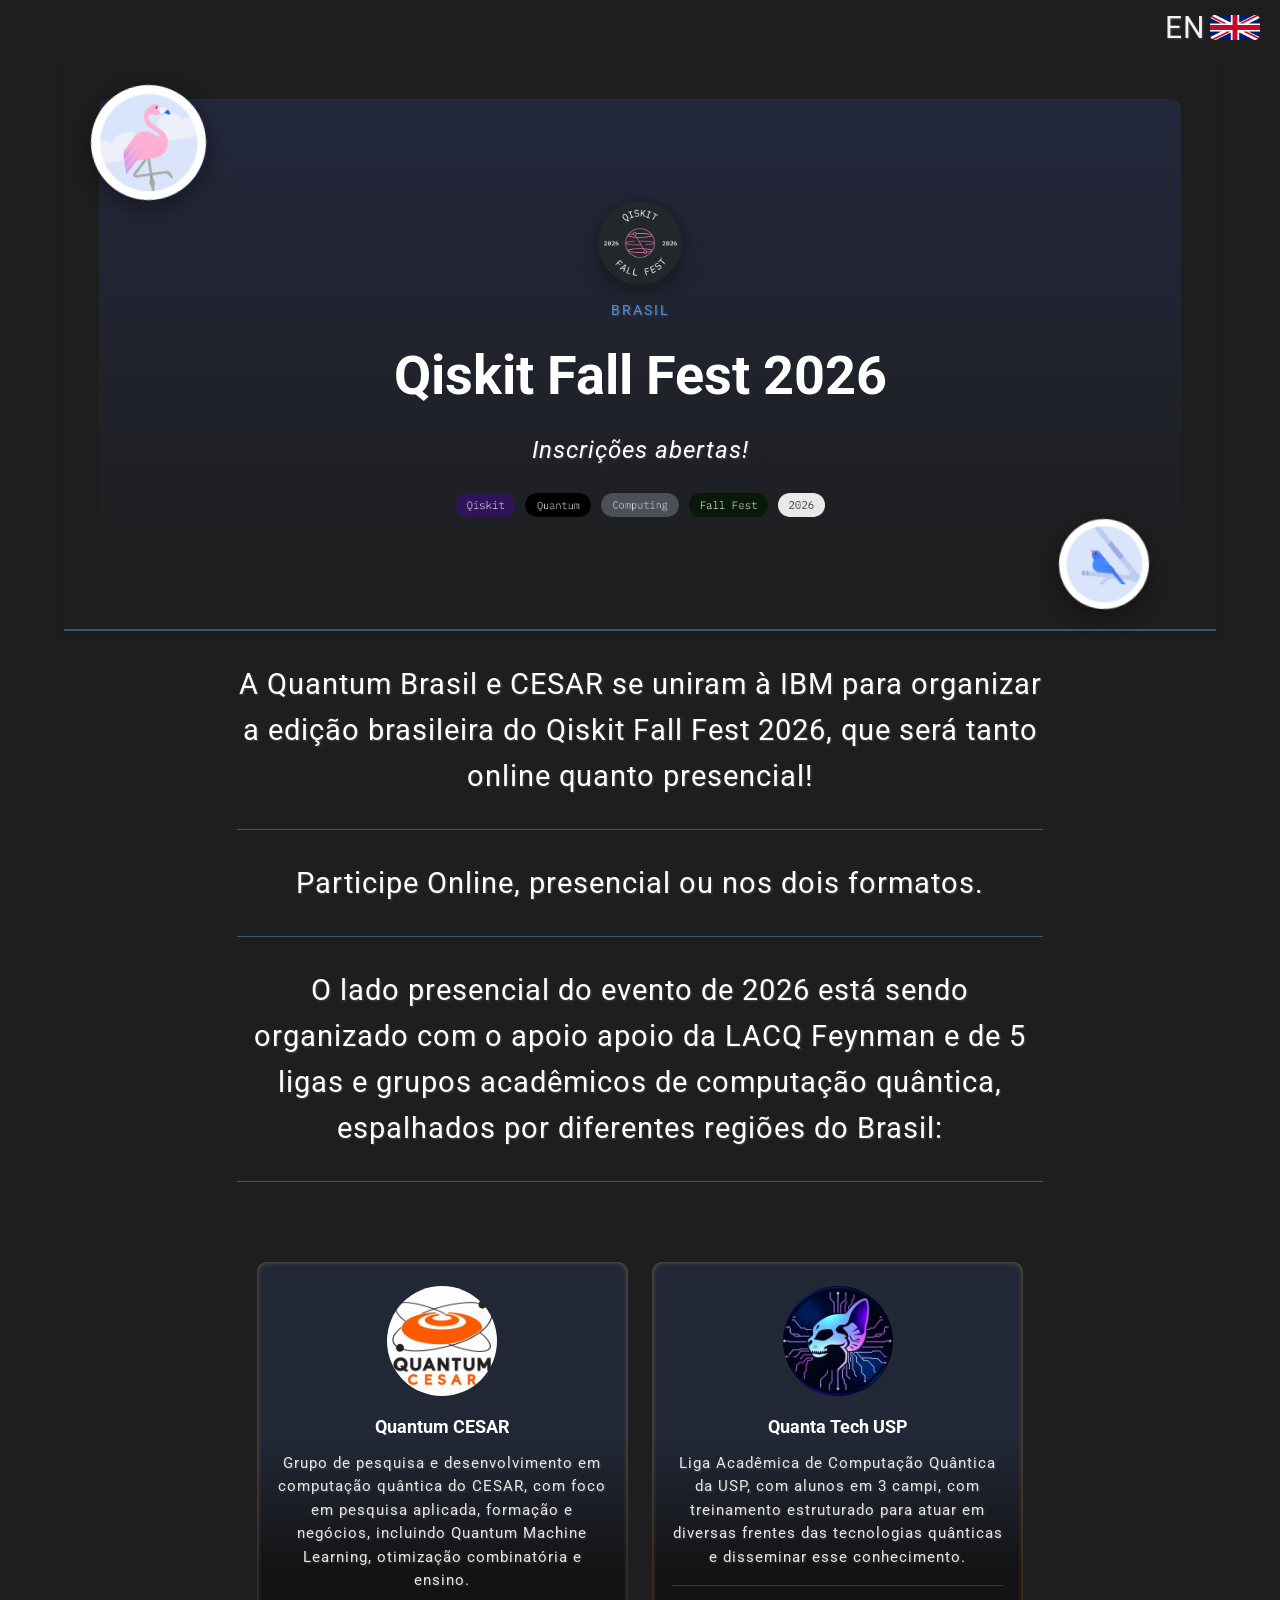
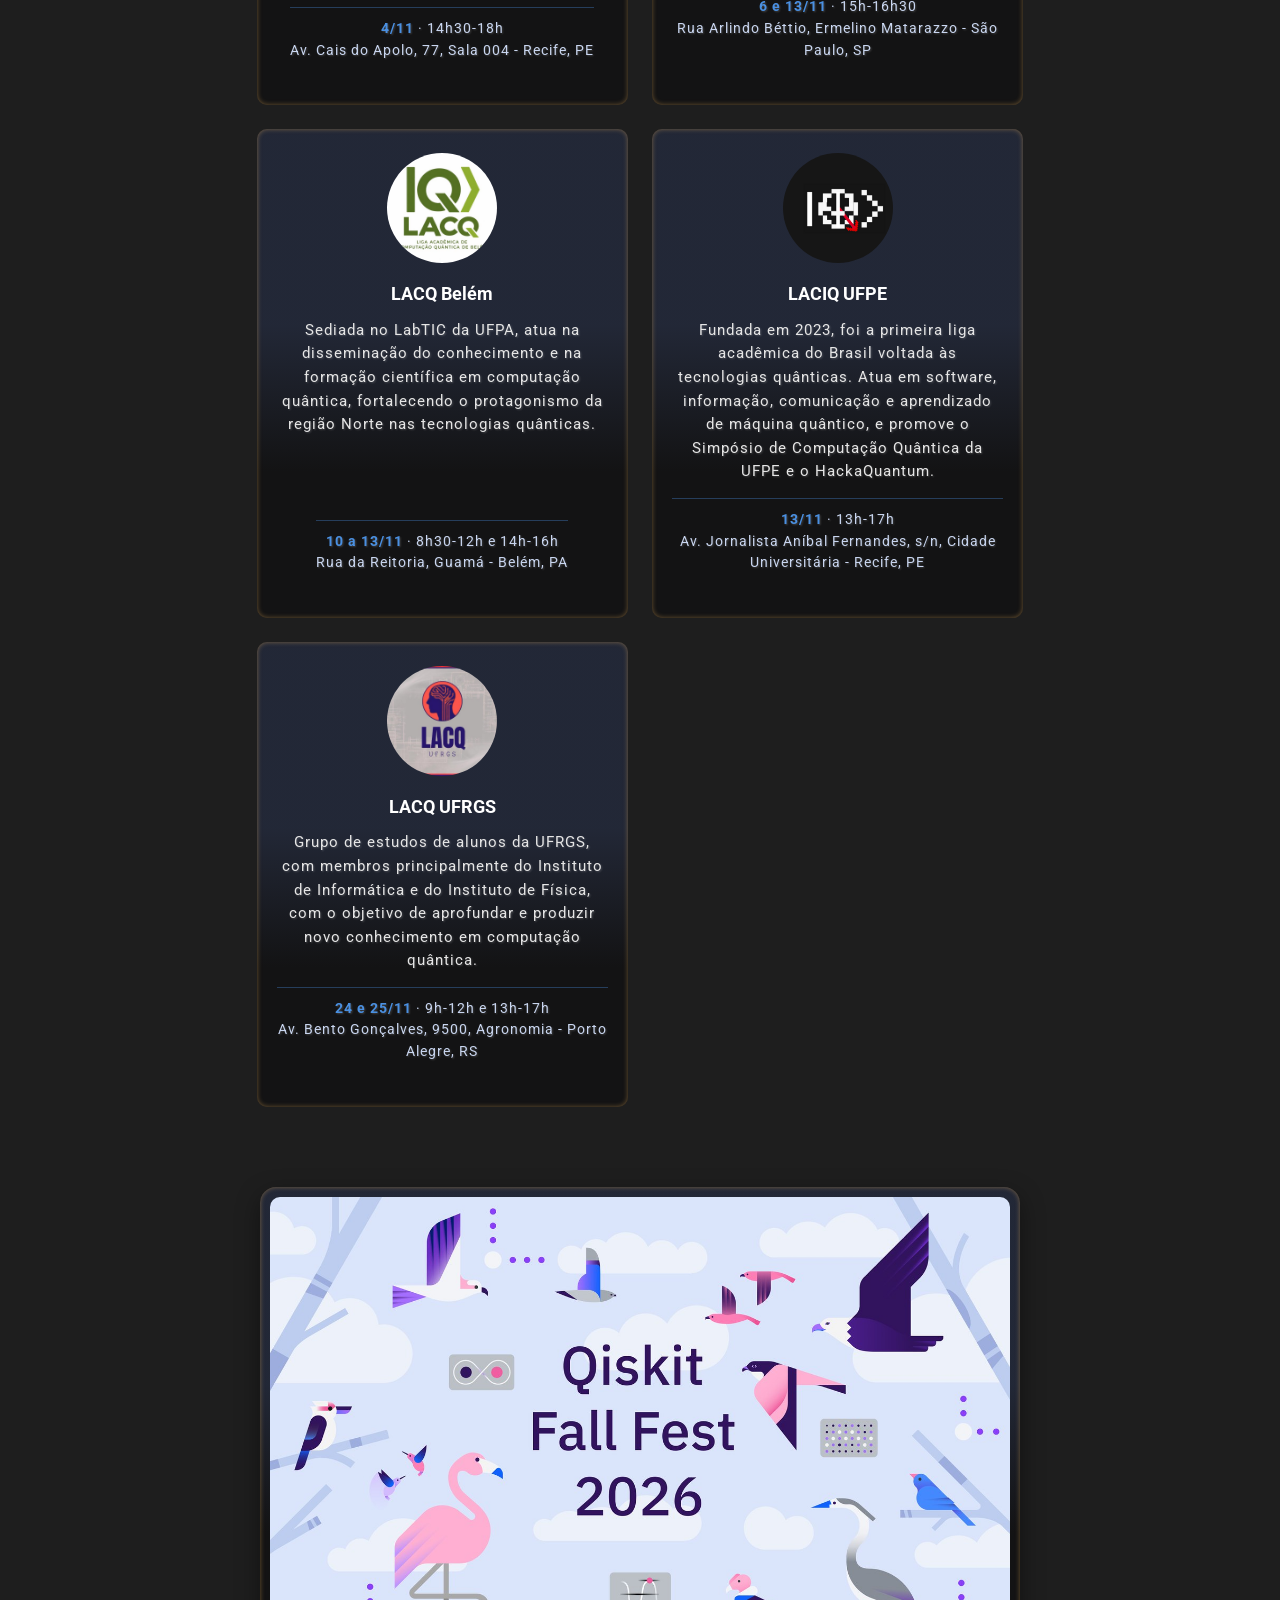
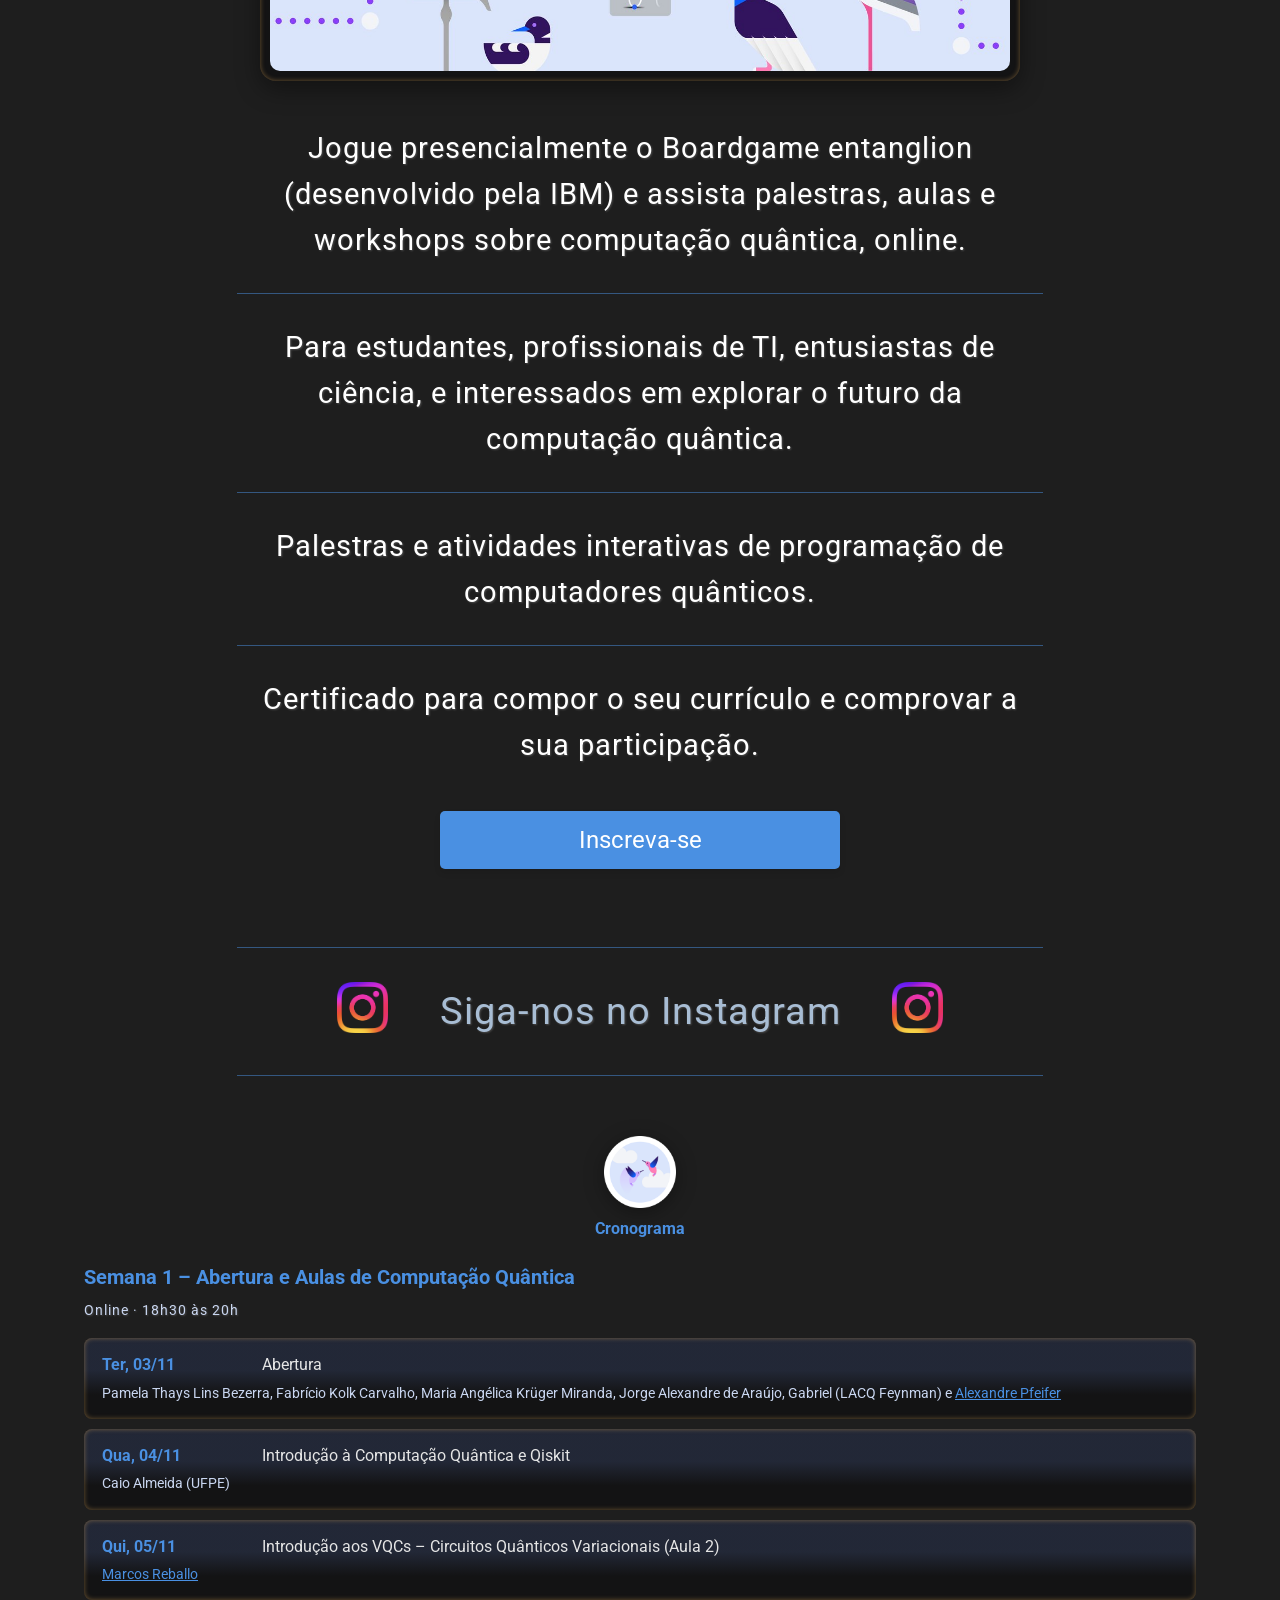
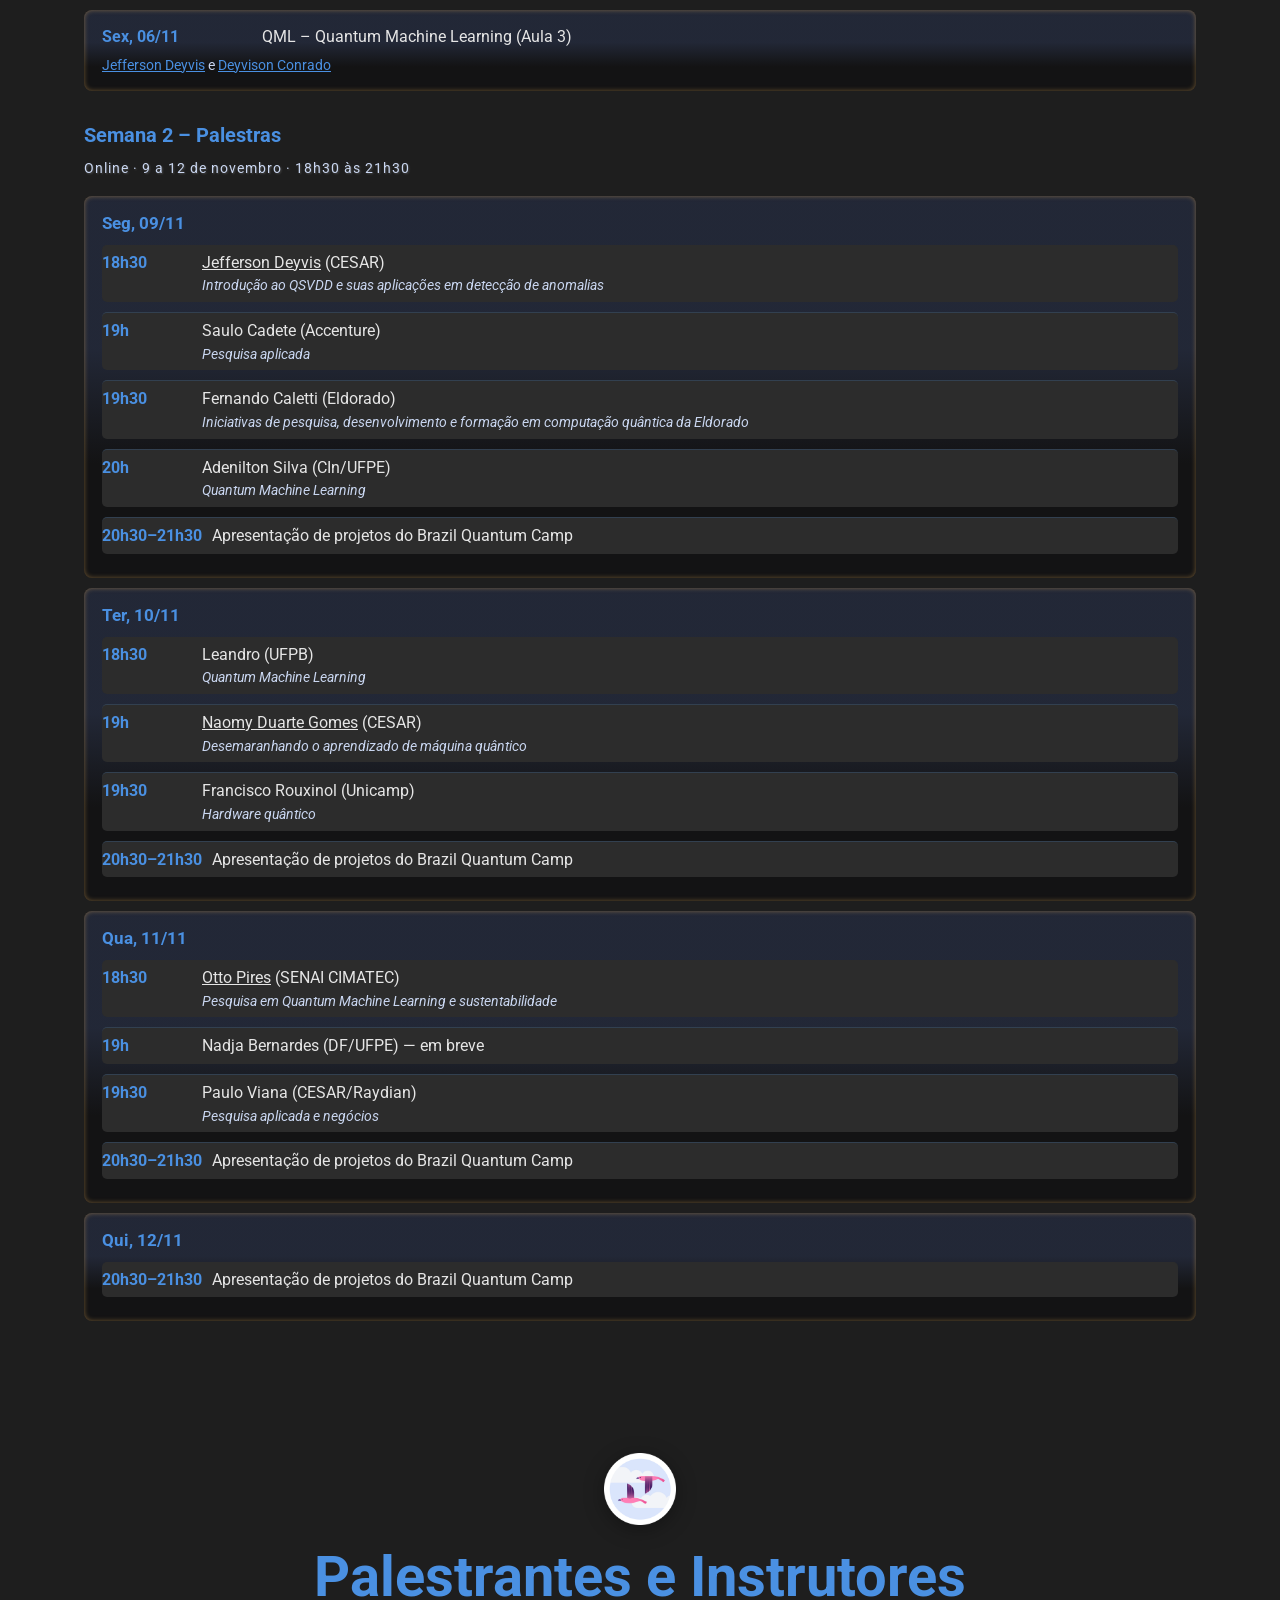
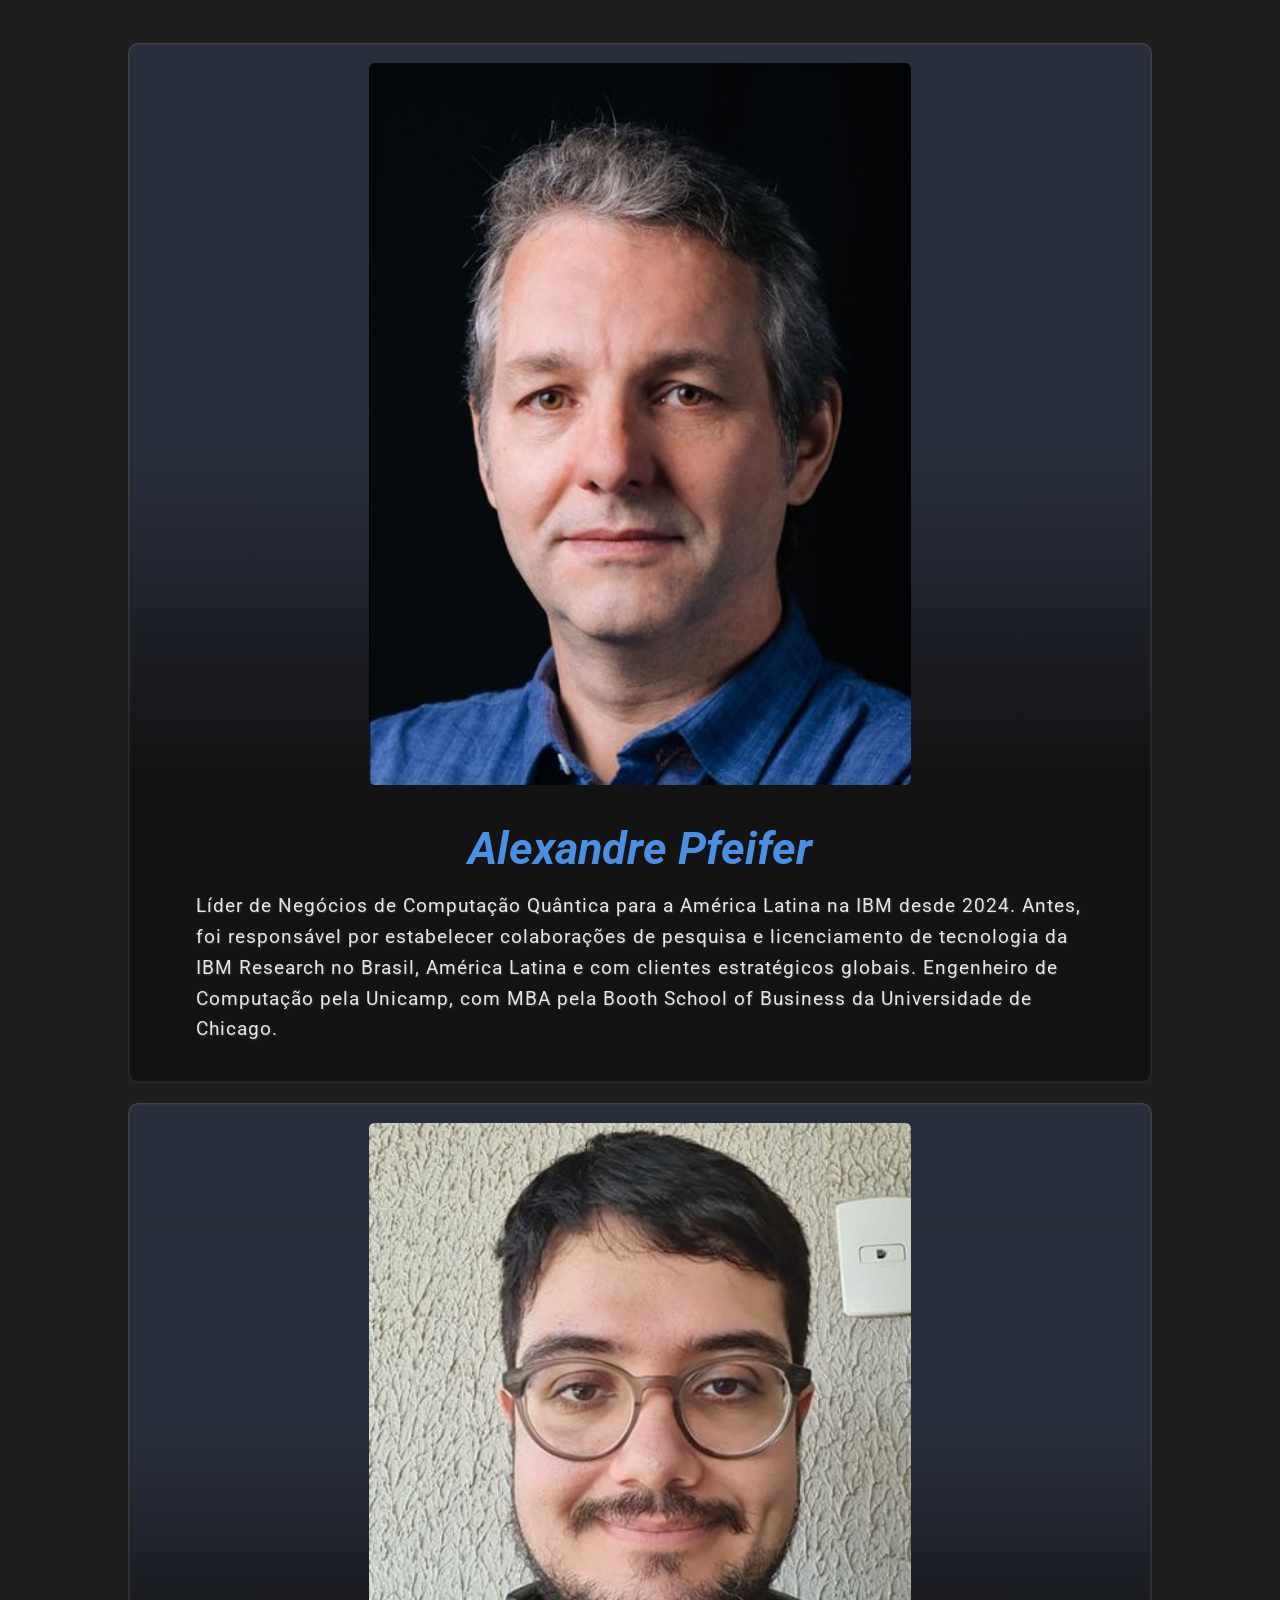
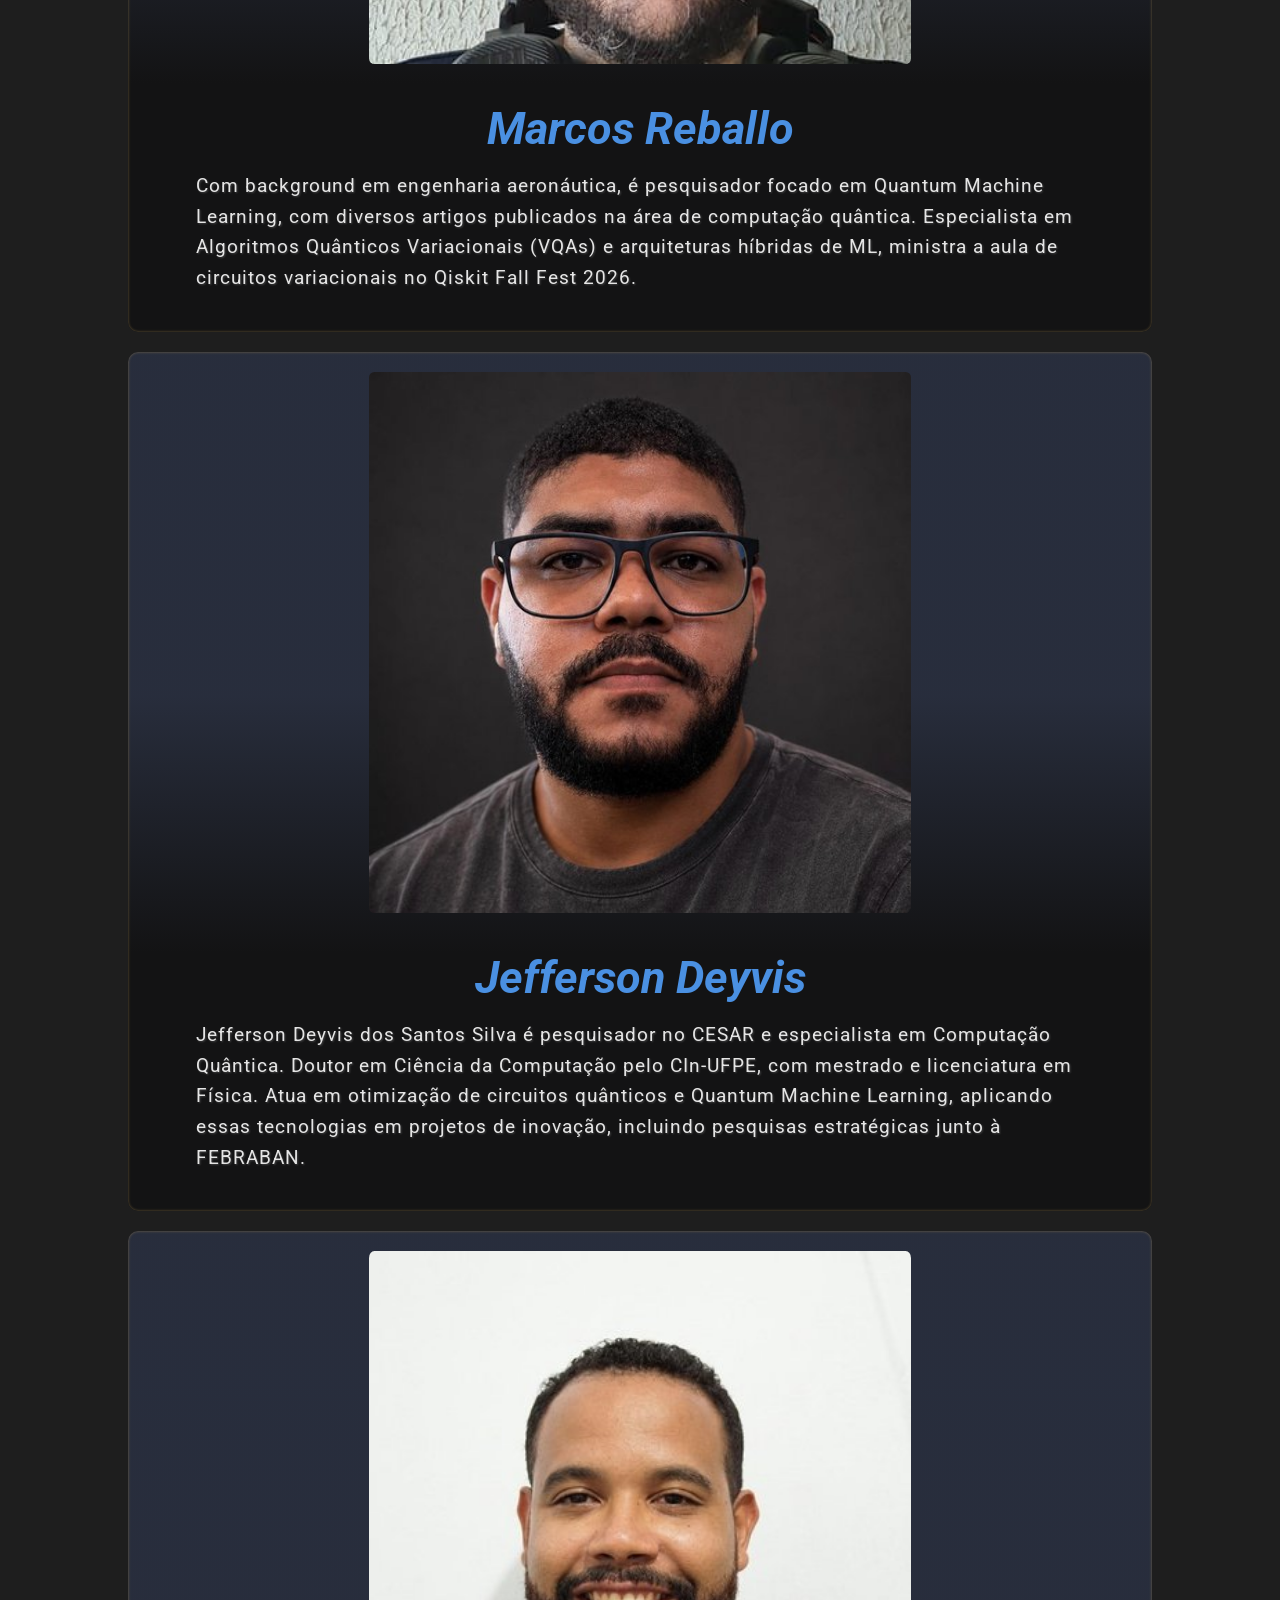
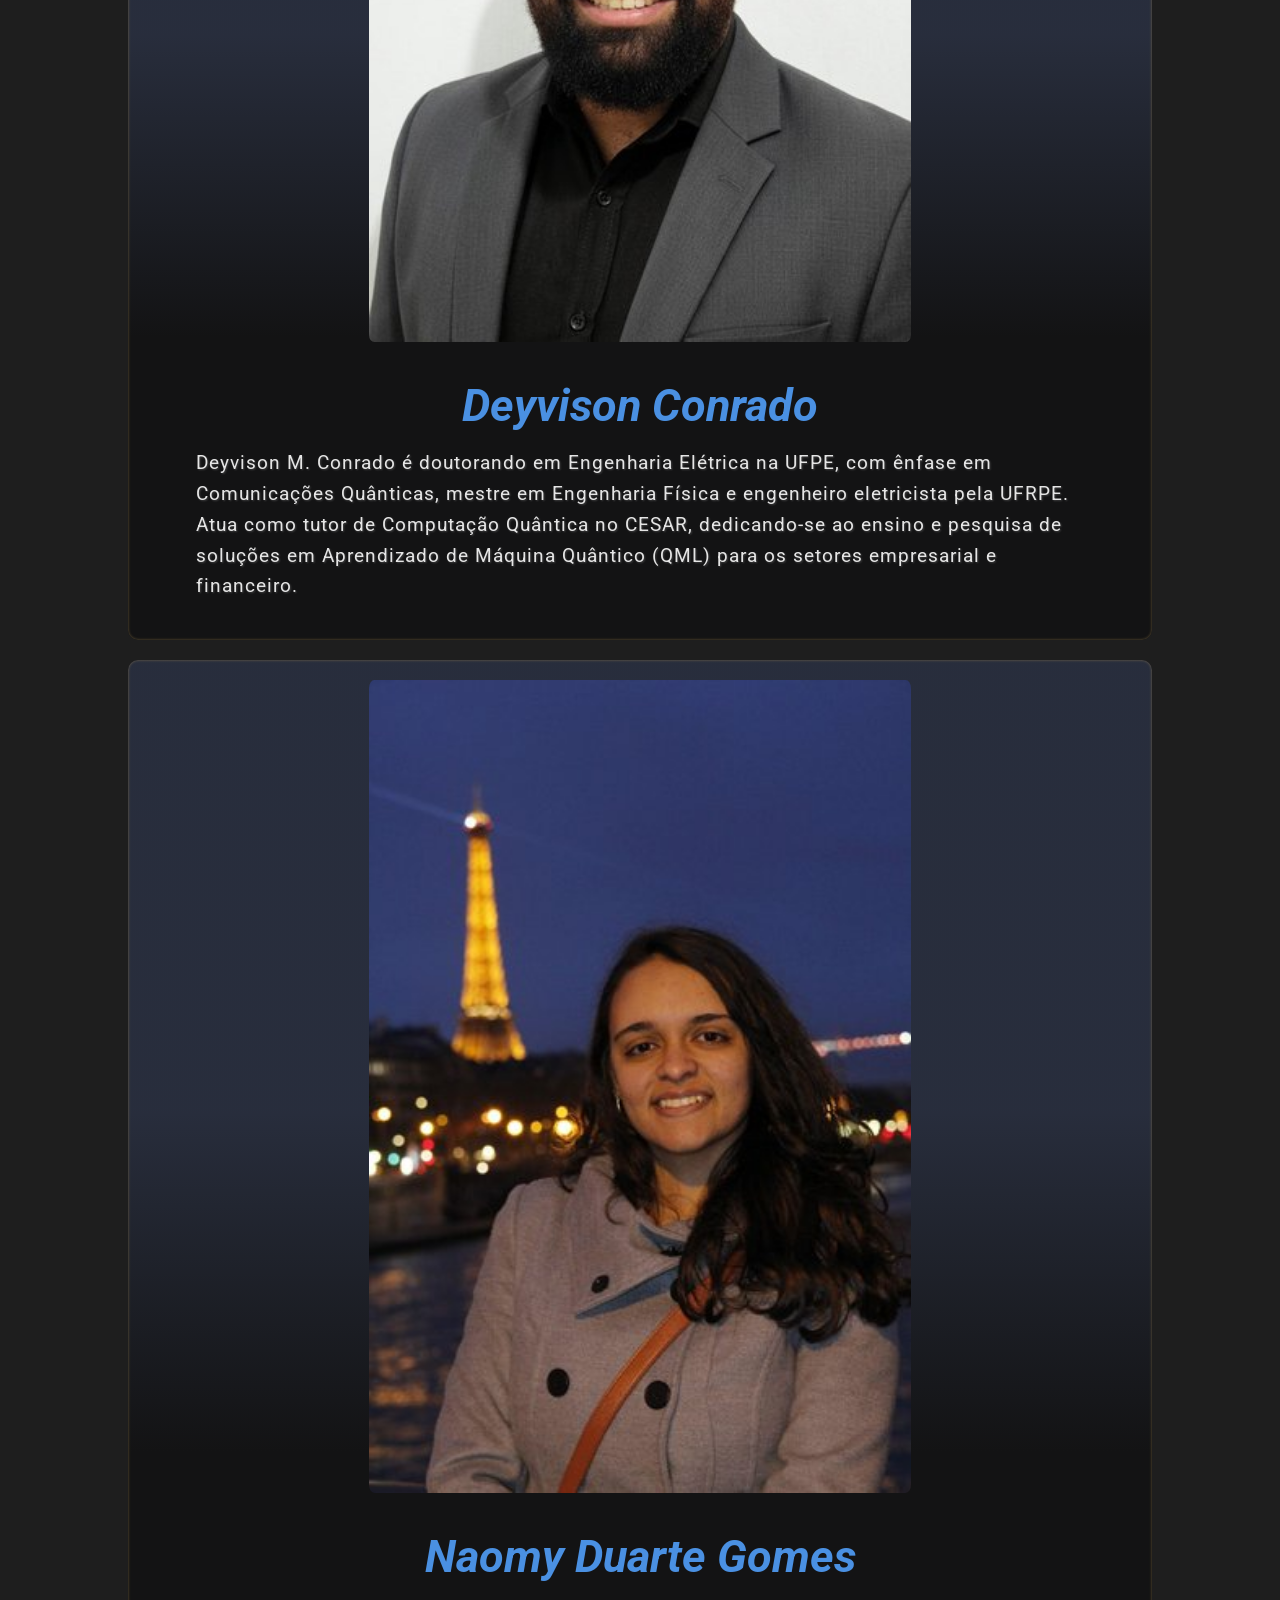
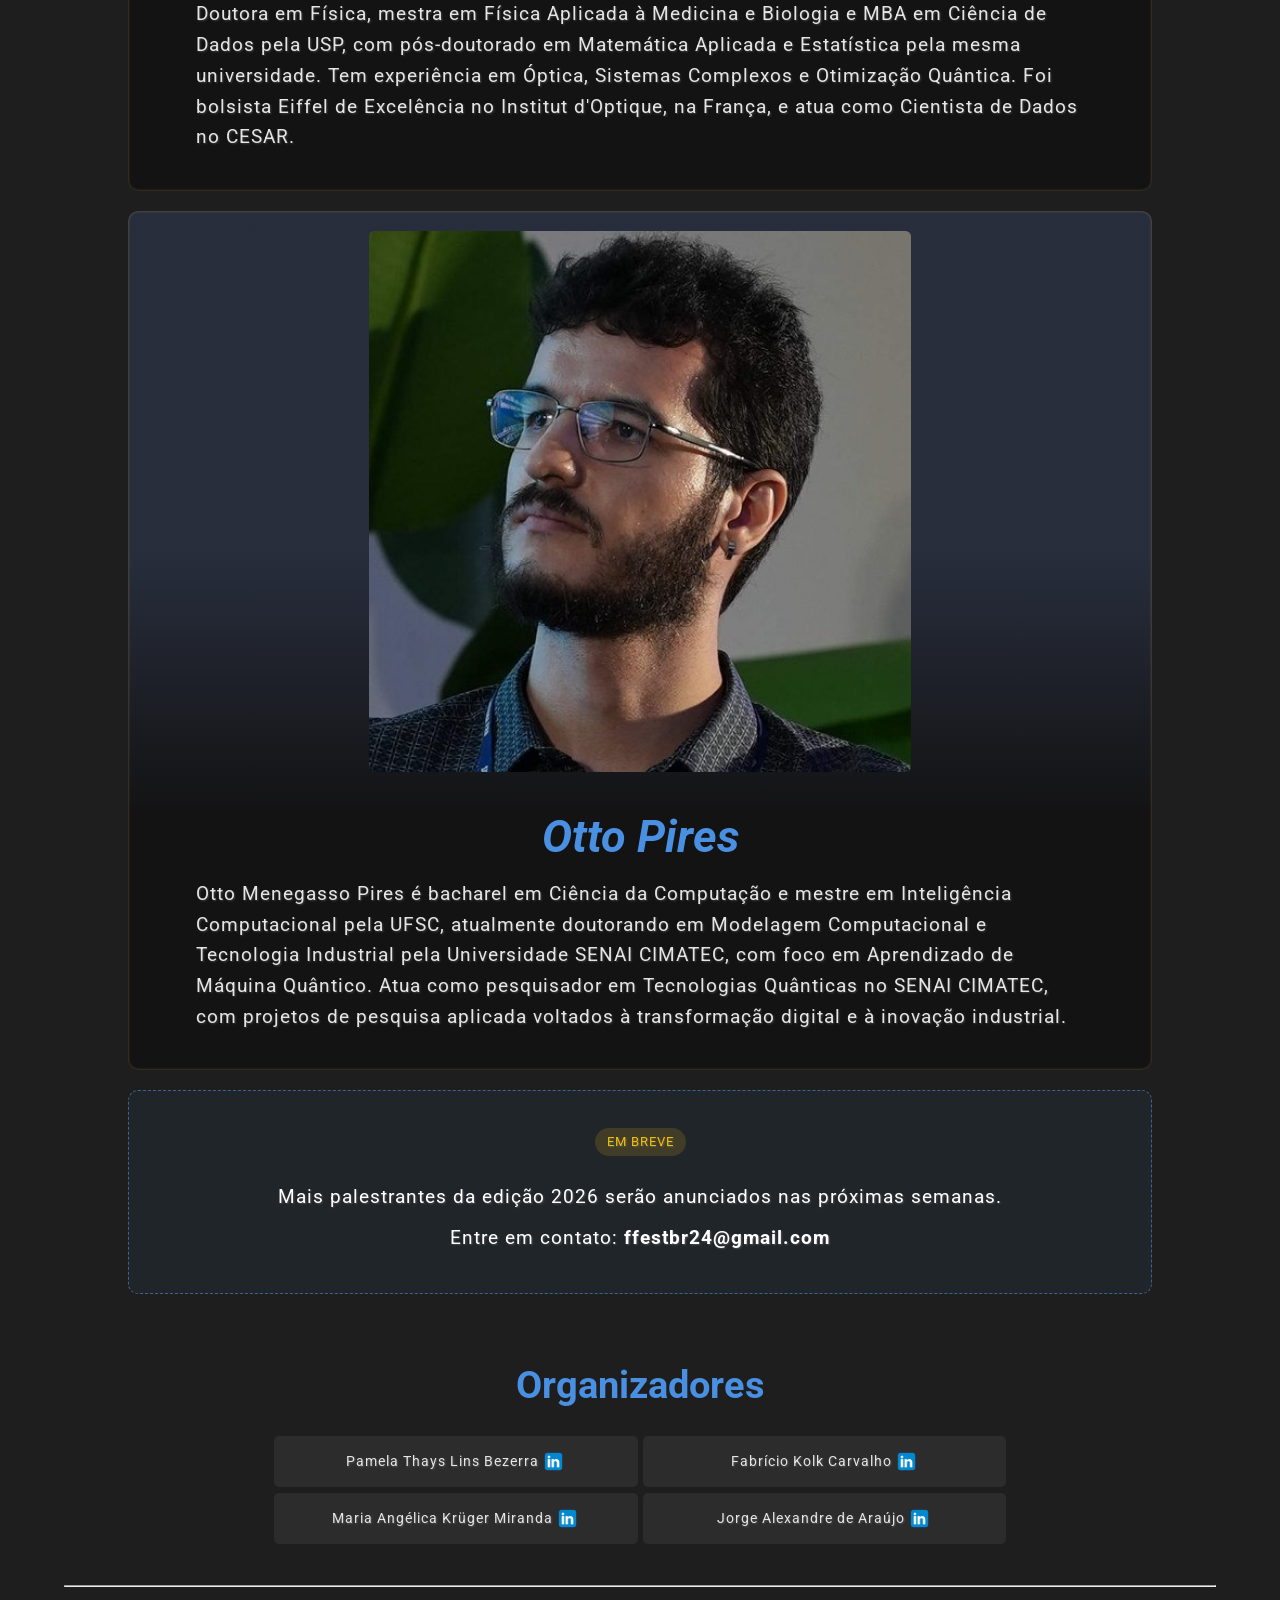
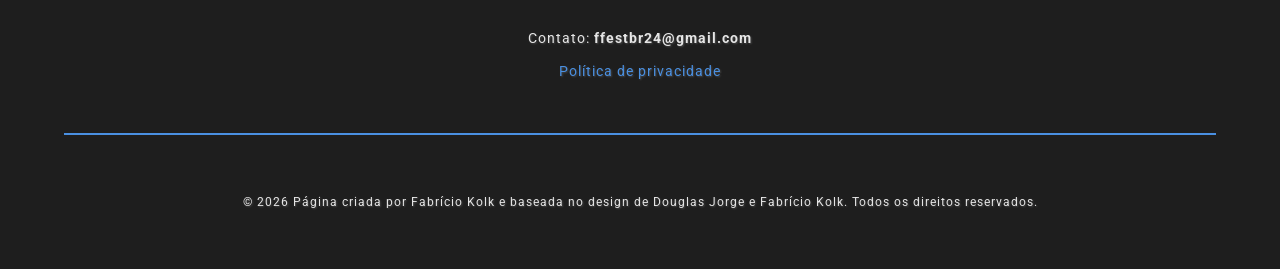
==== commit 4275639c: "Add files via upload Atualizações" ====
--- a/index.html
+++ b/index.html
@@ -152,13 +152,13 @@
       <div class="dia-card">
         <span class="dia-data">Ter, 03/11</span>
         <span class="dia-tema">Abertura</span>
-        <span class="dia-palestrante"><a href="#alexandre-pfeifer_desc">Alexandre Pfeifer</a></span>
+        <span class="dia-palestrante">Pamela Thays Lins Bezerra, Fabrício Kolk Carvalho, Maria Angélica Krüger Miranda, Jorge Alexandre de Araújo, Gabriel (LACQ Feynman) e <a href="#alexandre-pfeifer_desc">Alexandre Pfeifer</a></span>
       </div>
 
       <div class="dia-card">
         <span class="dia-data">Qua, 04/11</span>
         <span class="dia-tema">Introdução à Computação Quântica e Qiskit</span>
-        <span class="dia-palestrante a-confirmar">Palestrante a confirmar</span>
+        <span class="dia-palestrante">Caio Almeida (UFPE)</span>
       </div>
 
       <div class="dia-card">
@@ -185,7 +185,7 @@
           <li><span class="item-hora">19h</span><span class="item-tema">Saulo Cadete (Accenture)<span class="item-subtitulo">Pesquisa aplicada</span></span></li>
           <li><span class="item-hora">19h30</span><span class="item-tema">Fernando Caletti (Eldorado)<span class="item-subtitulo">Iniciativas de pesquisa, desenvolvimento e formação em computação quântica da Eldorado</span></span></li>
           <li><span class="item-hora">20h</span><span class="item-tema">Adenilton Silva (CIn/UFPE)<span class="item-subtitulo">Quantum Machine Learning</span></span></li>
-          <li><span class="item-hora">20h30–21h30</span><span class="item-tema">Brazil Quantum Camp (BQC)</span></li>
+          <li><span class="item-hora">20h30–21h30</span><span class="item-tema">Apresentação de projetos do Brazil Quantum Camp</span></li>
         </ul>
       </div>
 
@@ -195,7 +195,7 @@
           <li><span class="item-hora">18h30</span><span class="item-tema">Leandro (UFPB)<span class="item-subtitulo">Quantum Machine Learning</span></span></li>
           <li><span class="item-hora">19h</span><span class="item-tema"><a href="#naomy-duarte-gomes_desc">Naomy Duarte Gomes</a> (CESAR)<span class="item-subtitulo">Desemaranhando o aprendizado de máquina quântico</span></span></li>
           <li><span class="item-hora">19h30</span><span class="item-tema">Francisco Rouxinol (Unicamp)<span class="item-subtitulo">Hardware quântico</span></span></li>
-          <li><span class="item-hora">20h30–21h30</span><span class="item-tema">Brazil Quantum Camp (BQC)</span></li>
+          <li><span class="item-hora">20h30–21h30</span><span class="item-tema">Apresentação de projetos do Brazil Quantum Camp</span></li>
         </ul>
       </div>
 
@@ -203,16 +203,16 @@
         <h4>Qua, 11/11</h4>
         <ul class="dia-itens">
           <li><span class="item-hora">18h30</span><span class="item-tema"><a href="#otto-pires_desc">Otto Pires</a> (SENAI CIMATEC)<span class="item-subtitulo">Pesquisa em Quantum Machine Learning e sustentabilidade</span></span></li>
-          <li><span class="item-hora">19h</span><span class="item-tema a-confirmar">Nadja Bernardes (DF/UFPE) — tema a confirmar</span></li>
+          <li><span class="item-hora">19h</span><span class="item-tema a-confirmar">Nadja Bernardes (DF/UFPE) — em breve</span></li>
           <li><span class="item-hora">19h30</span><span class="item-tema">Paulo Viana (CESAR/Raydian)<span class="item-subtitulo">Pesquisa aplicada e negócios</span></span></li>
-          <li><span class="item-hora">20h30–21h30</span><span class="item-tema">Brazil Quantum Camp (BQC)</span></li>
+          <li><span class="item-hora">20h30–21h30</span><span class="item-tema">Apresentação de projetos do Brazil Quantum Camp</span></li>
         </ul>
       </div>
 
       <div class="dia-multi">
         <h4>Qui, 12/11</h4>
         <ul class="dia-itens">
-          <li><span class="item-hora">20h30–21h30</span><span class="item-tema">Brazil Quantum Camp (BQC)</span></li>
+          <li><span class="item-hora">20h30–21h30</span><span class="item-tema">Apresentação de projetos do Brazil Quantum Camp</span></li>
         </ul>
       </div>
     </div>
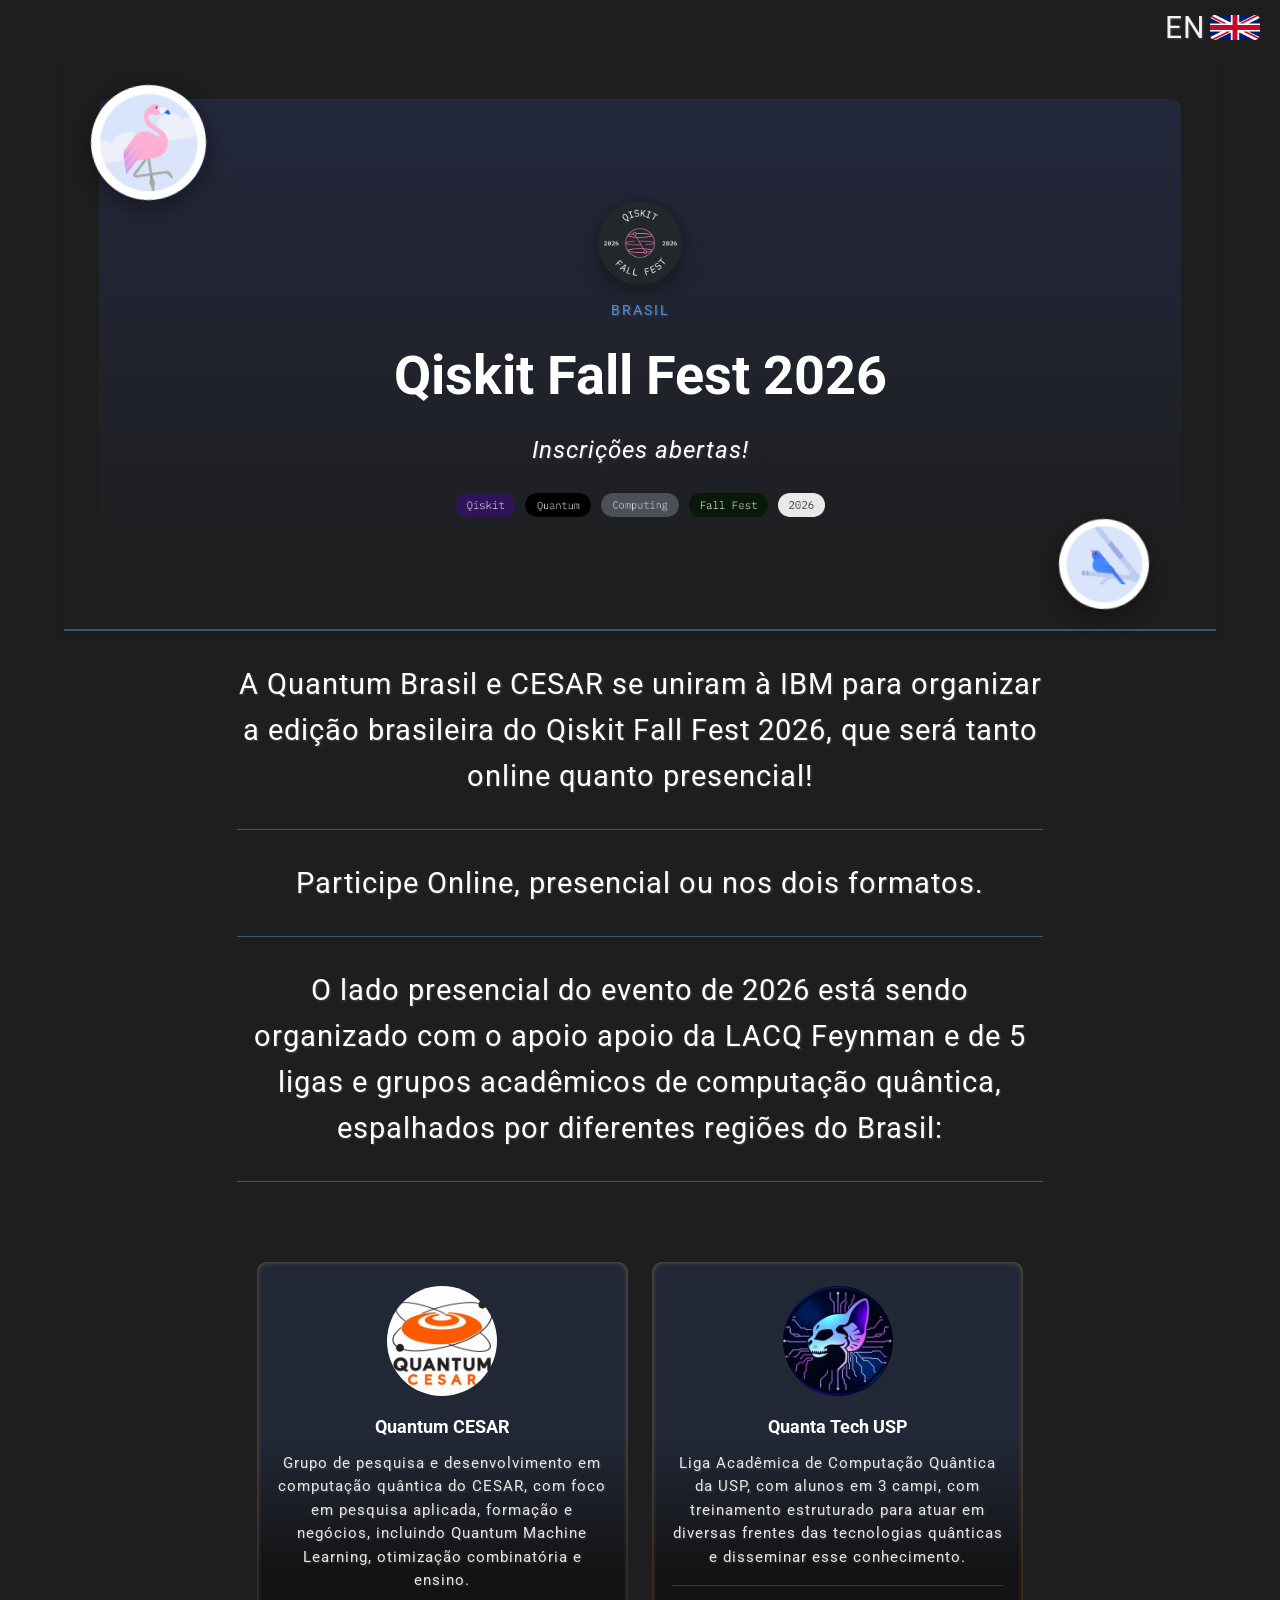
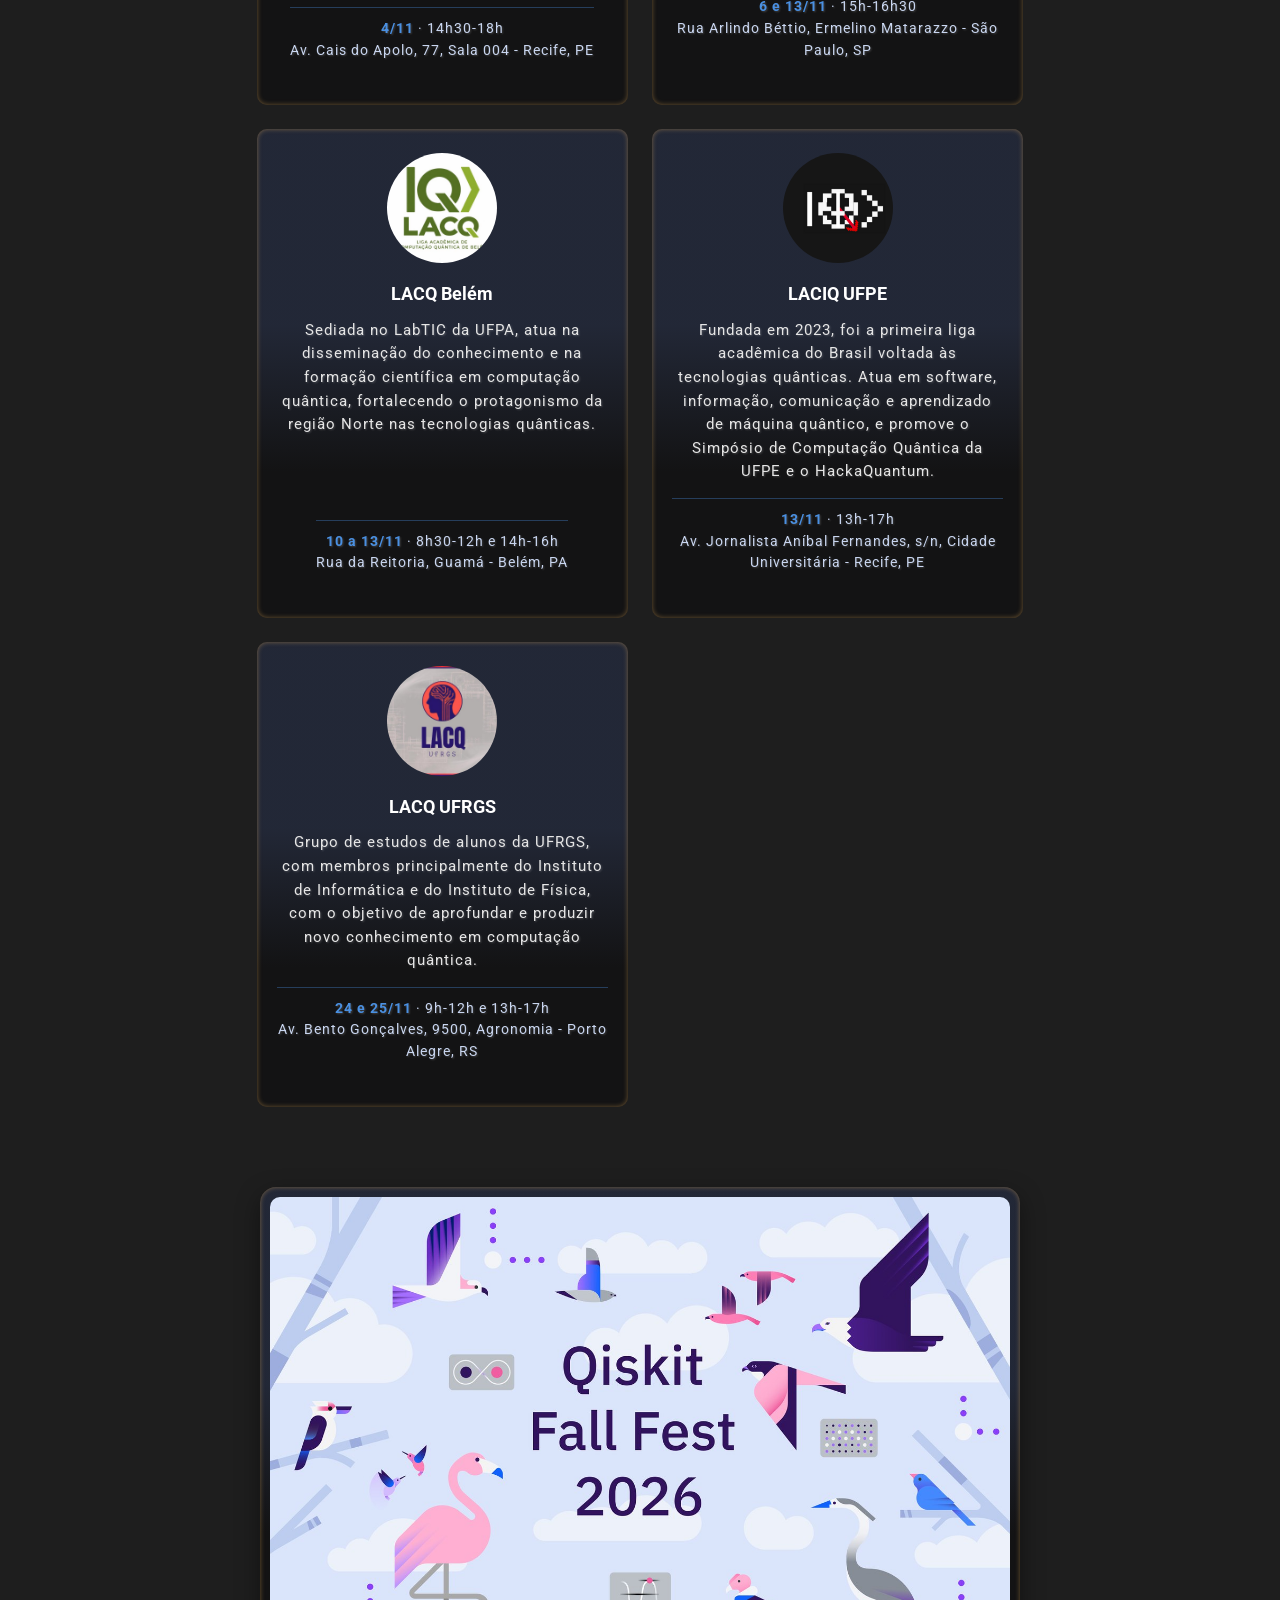
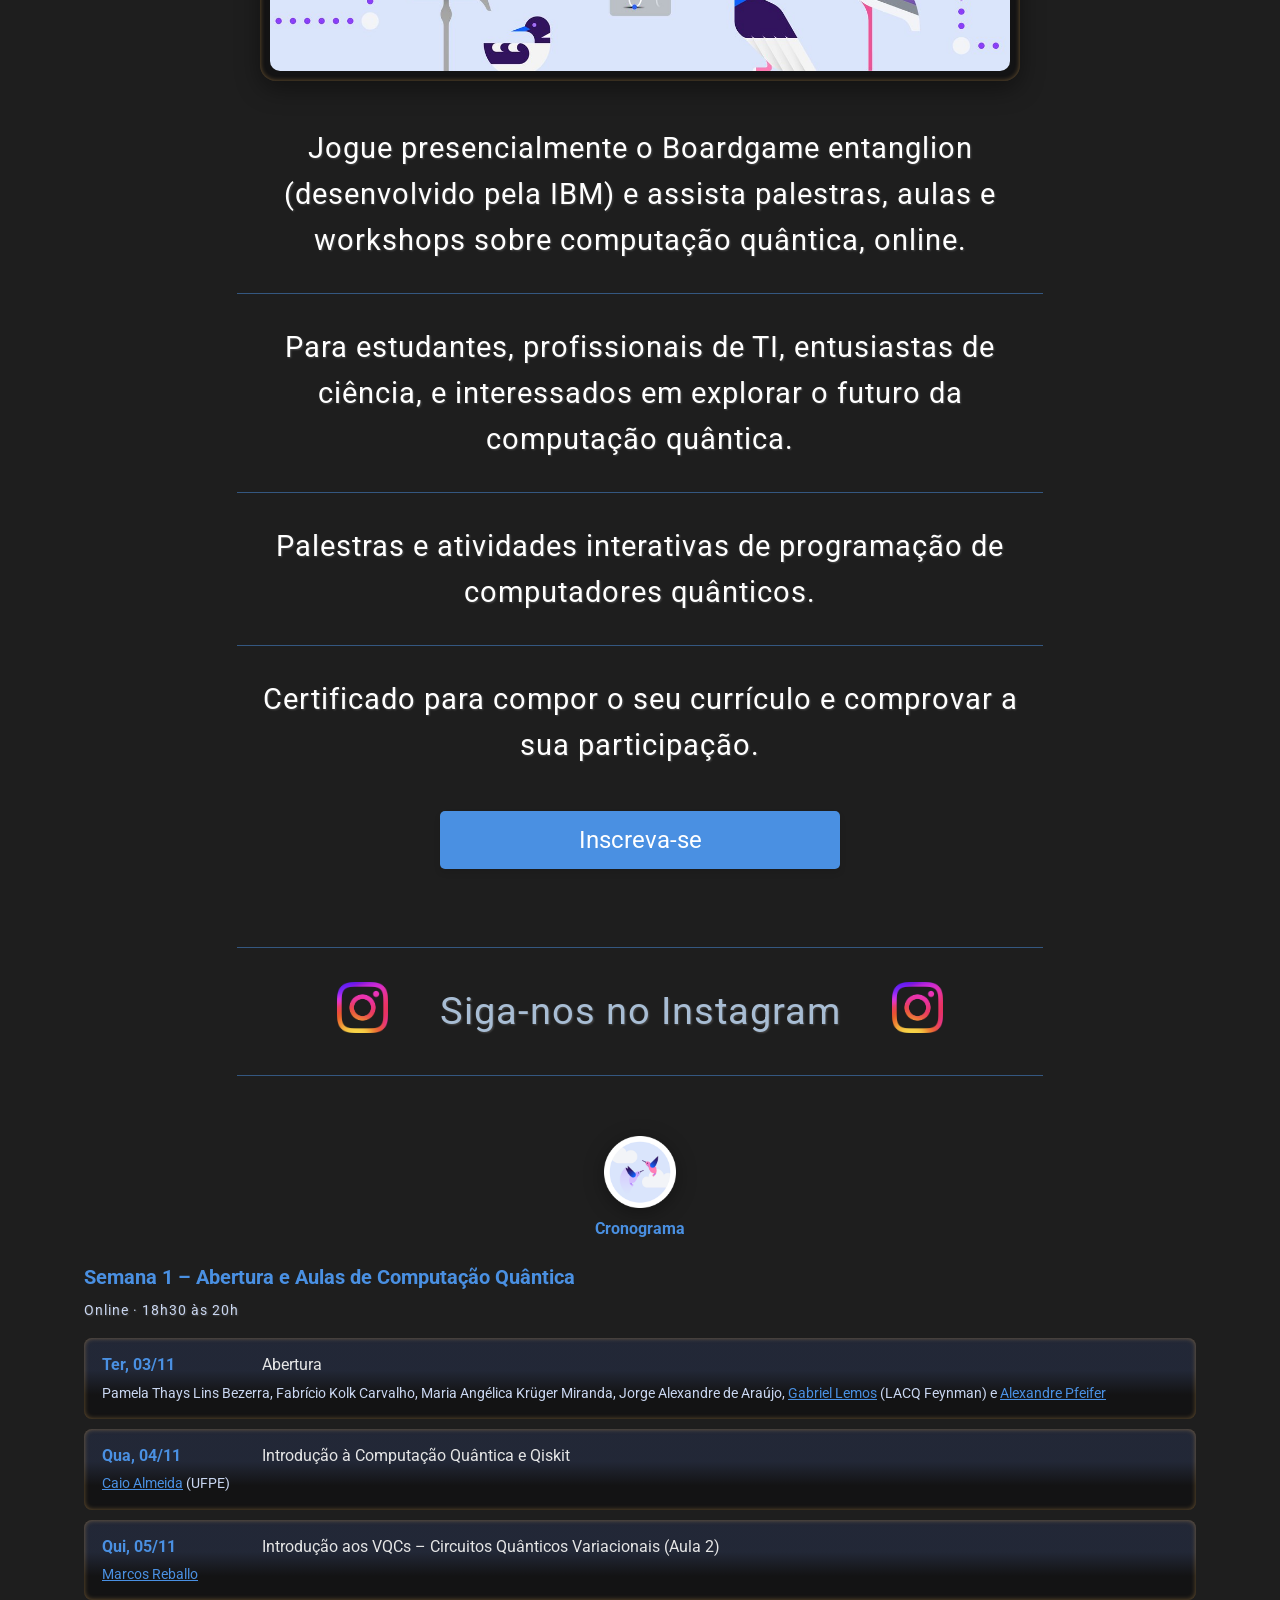
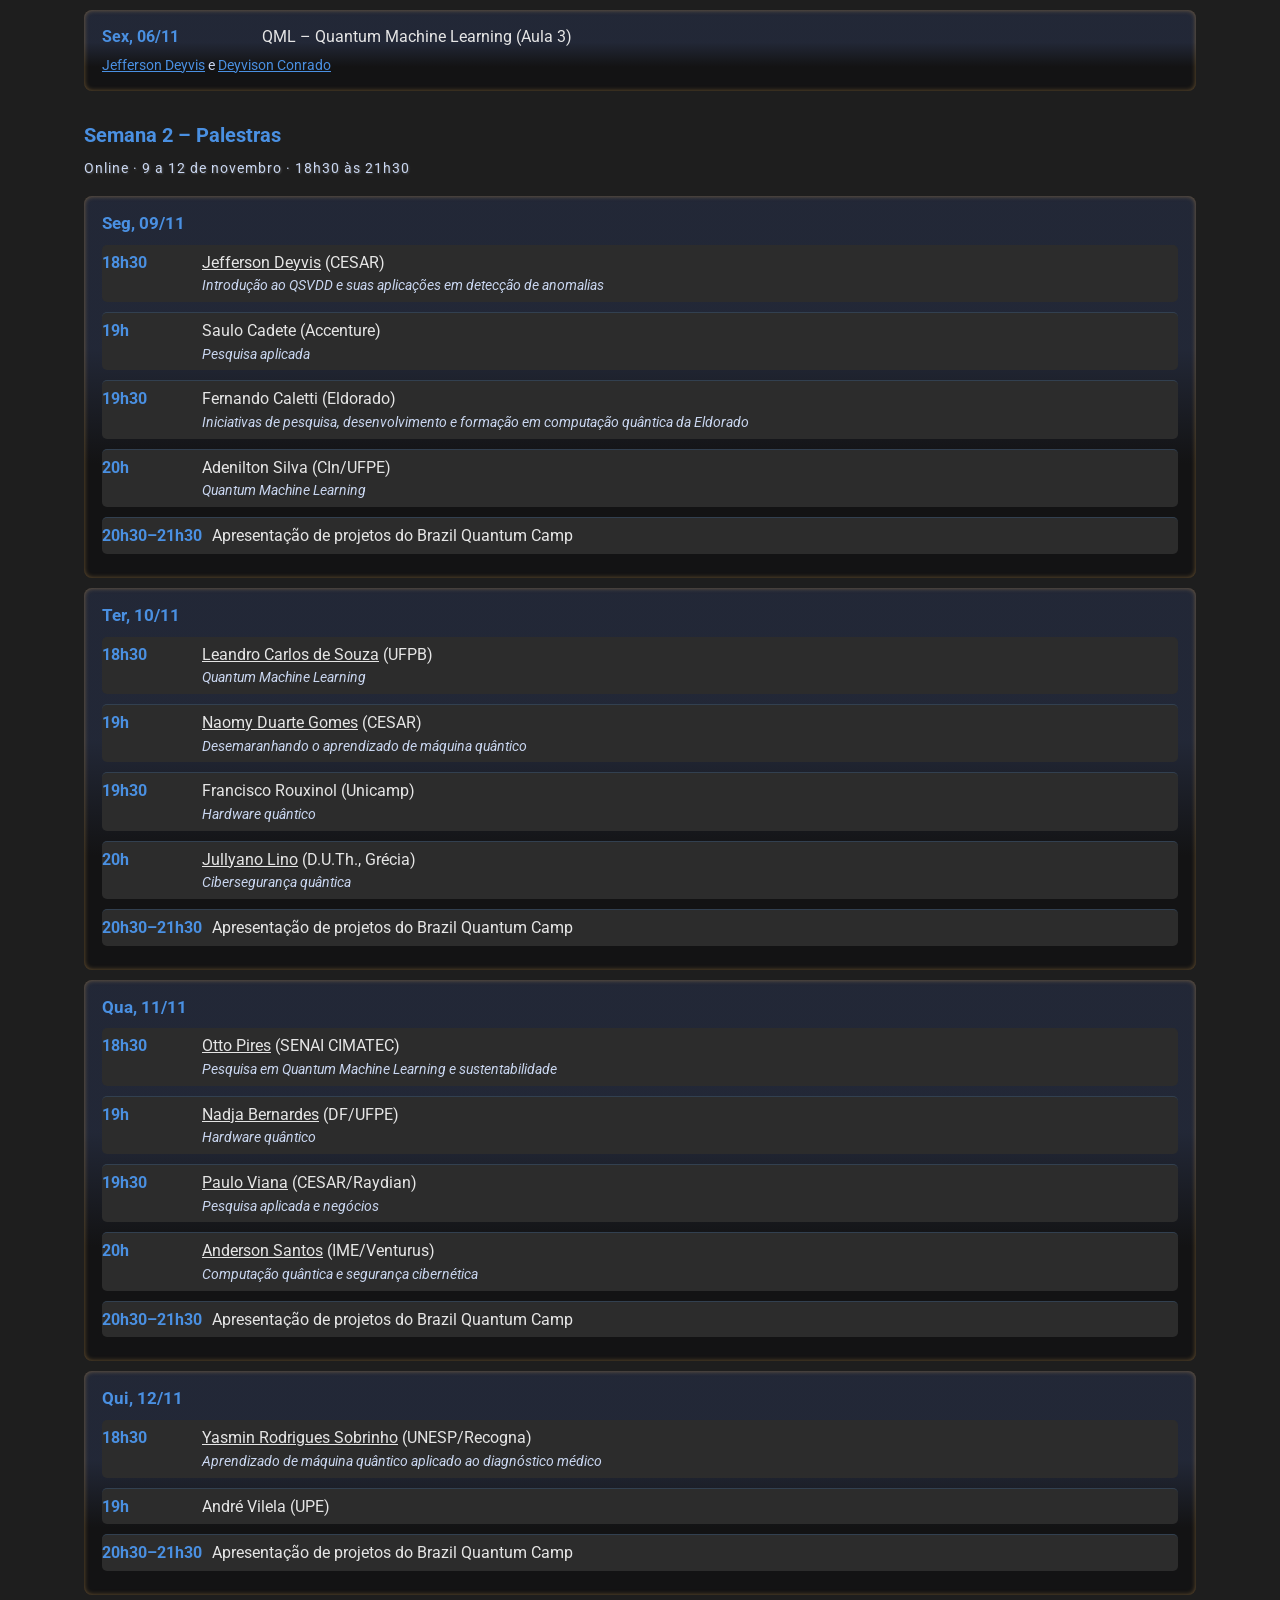
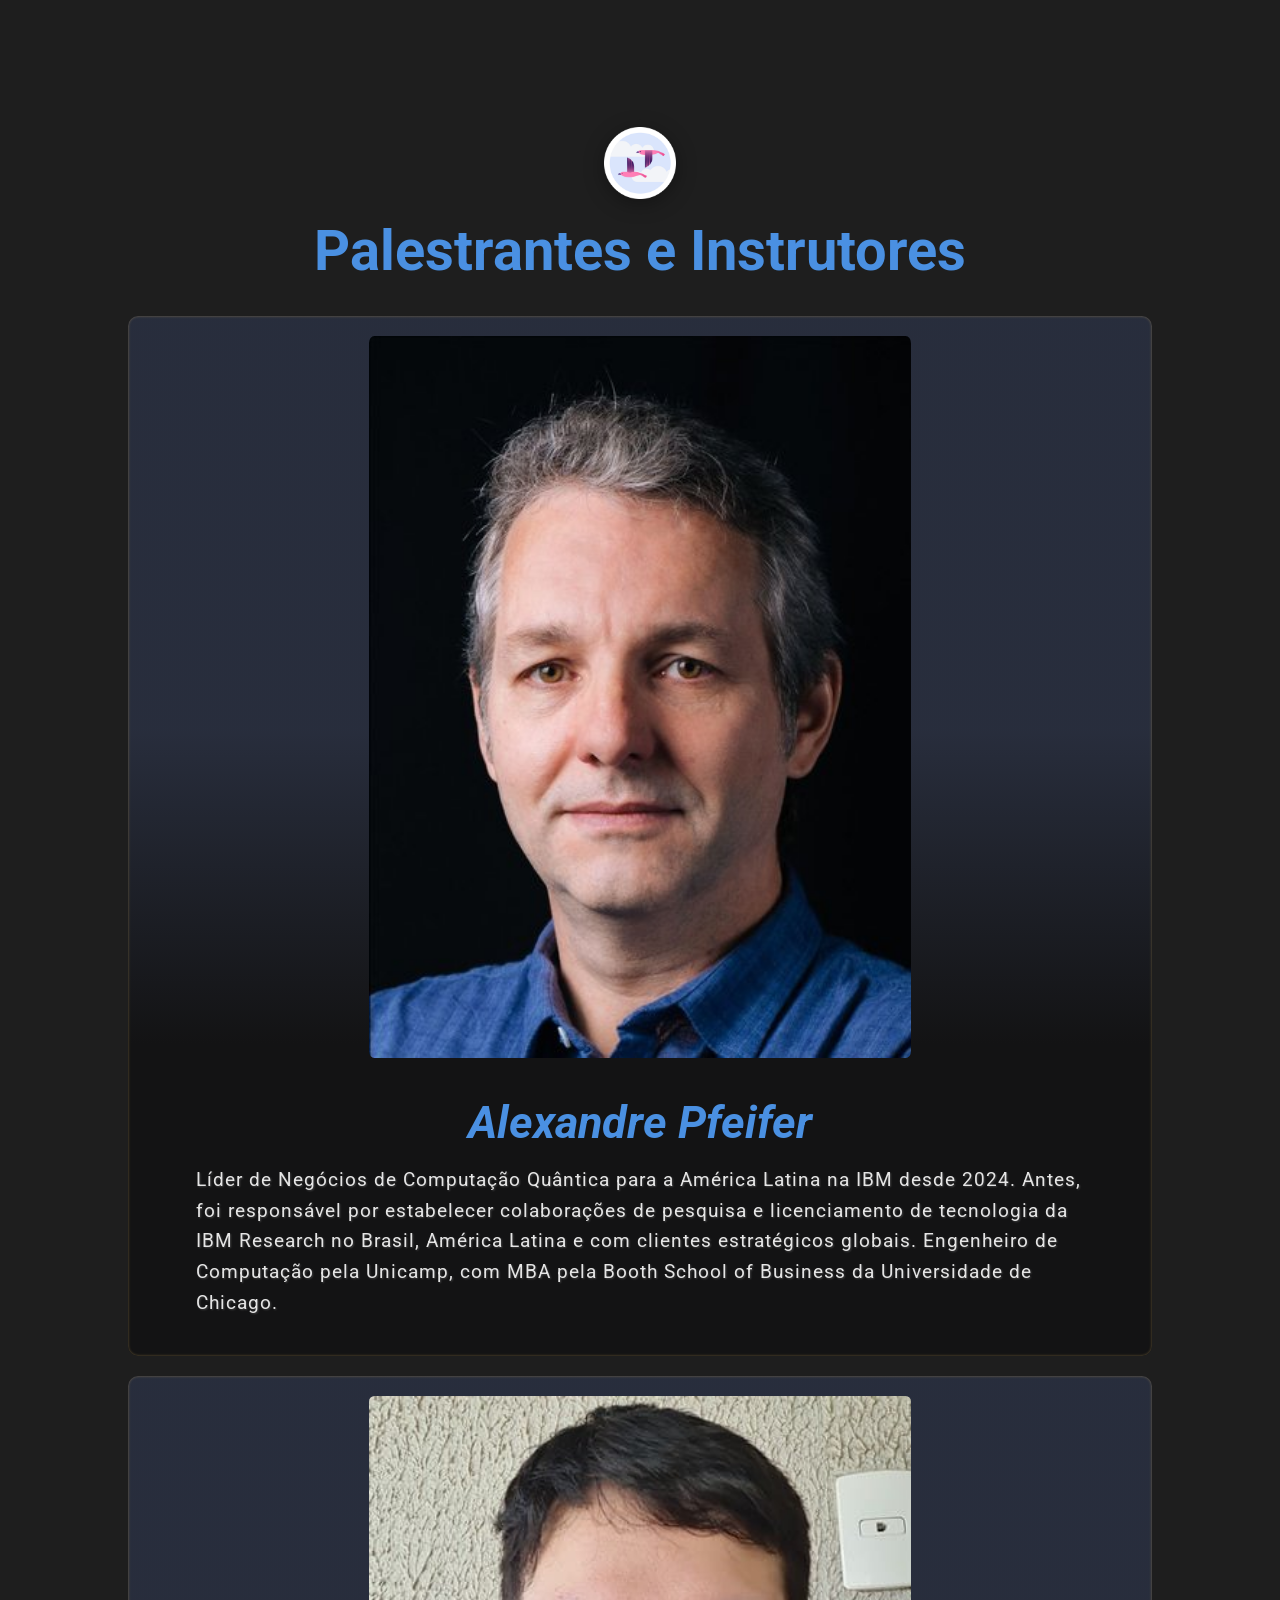
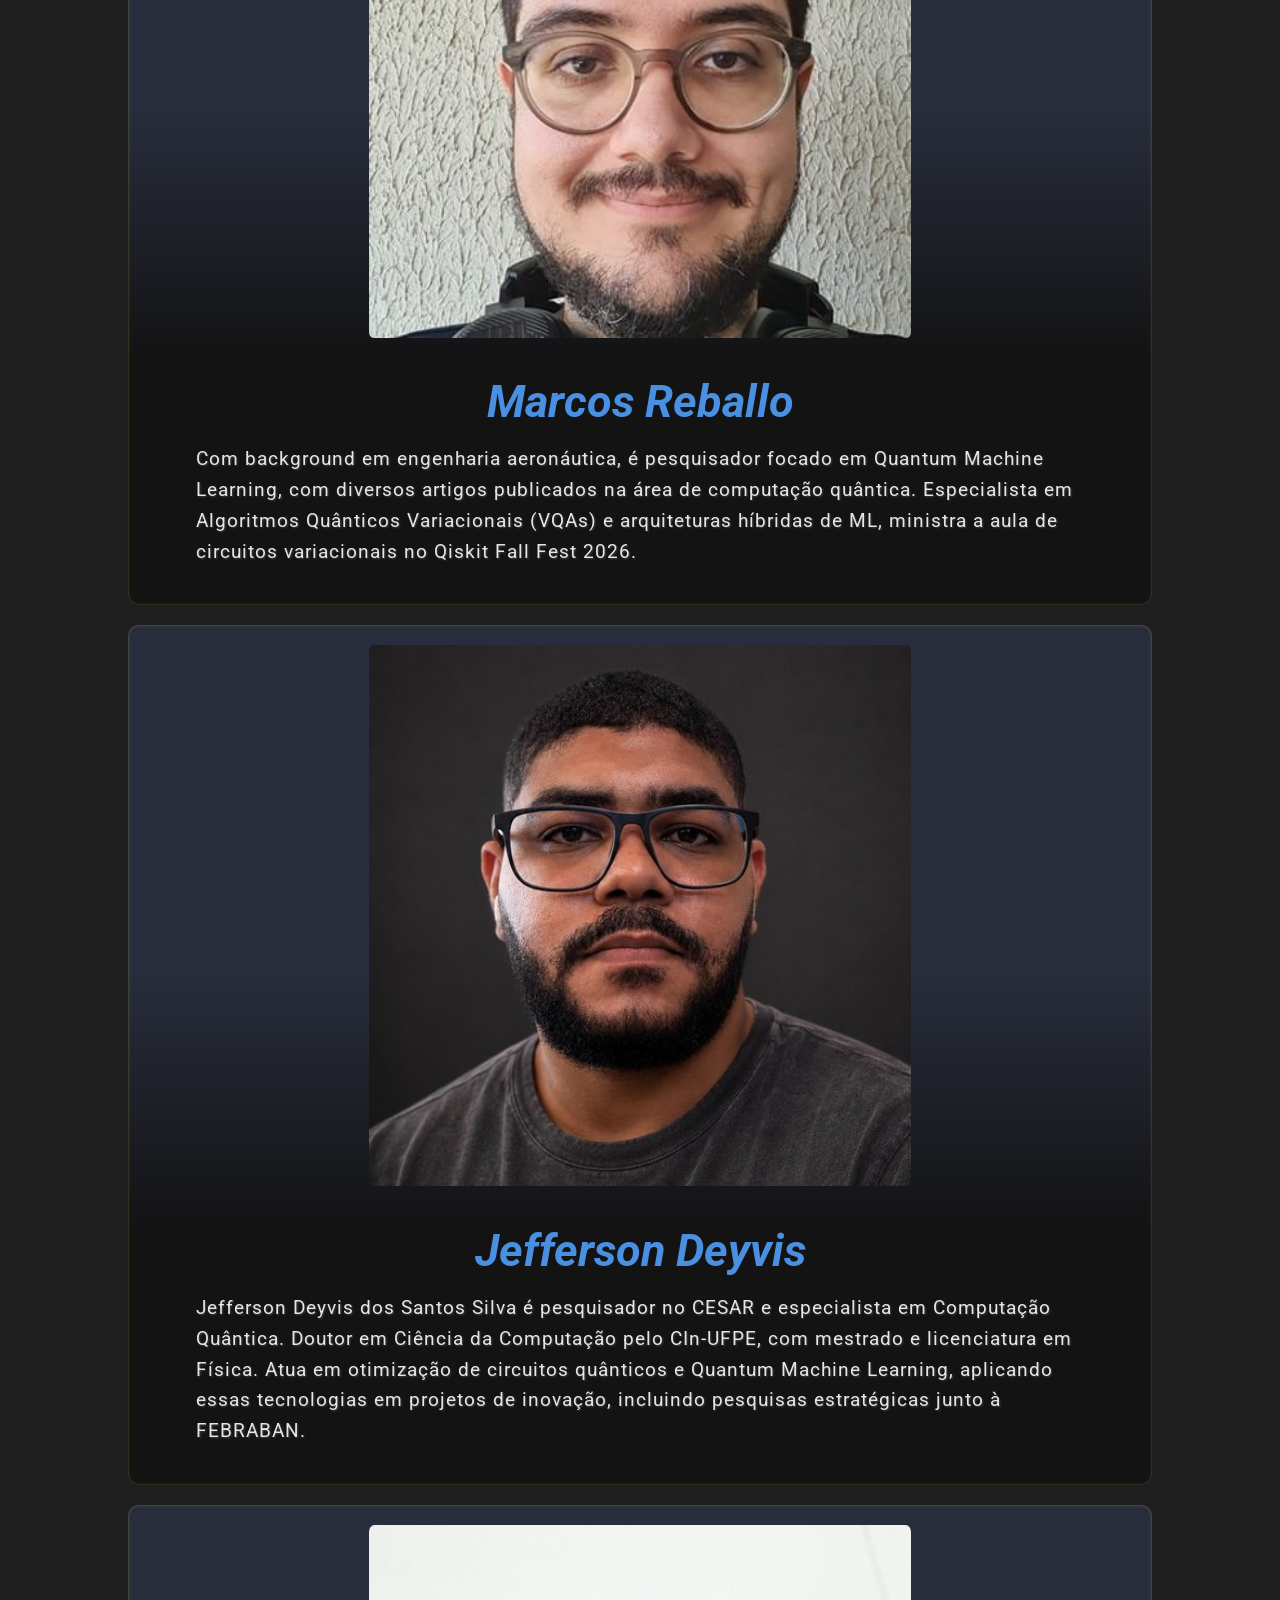
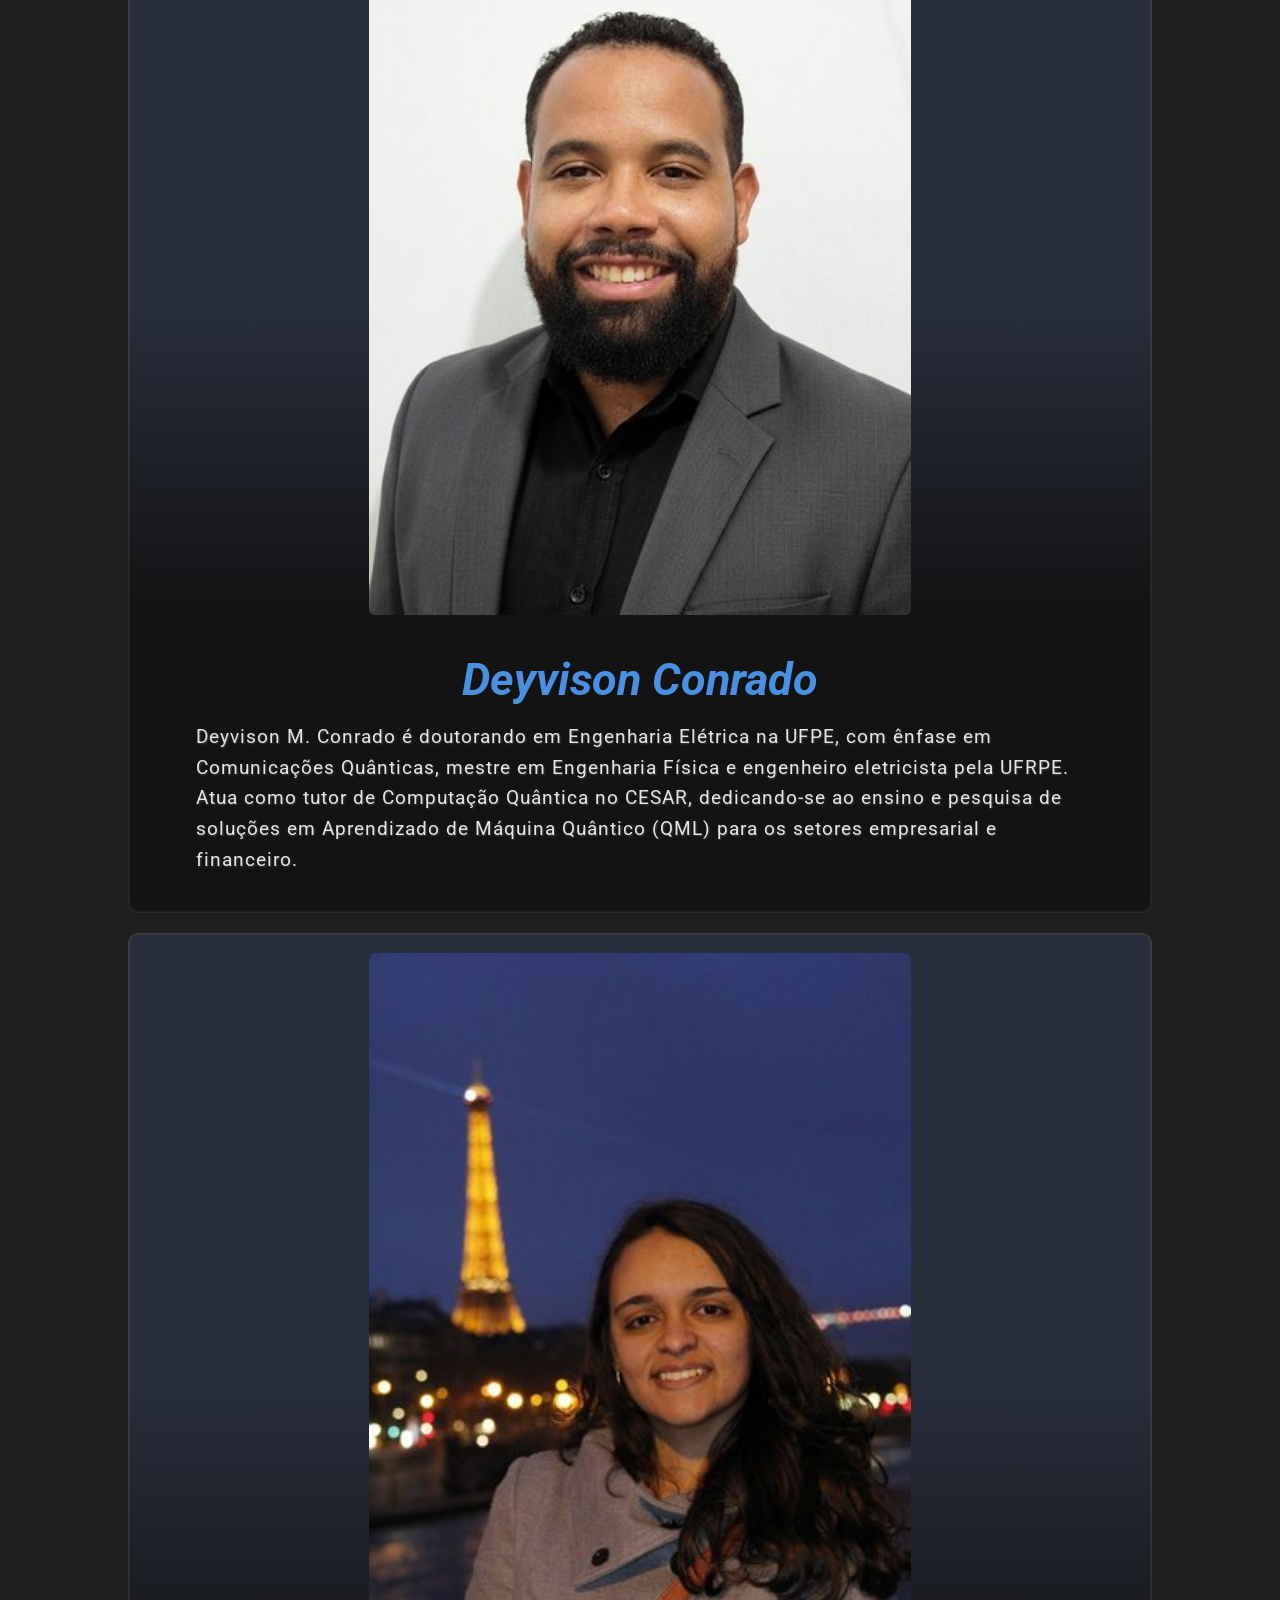
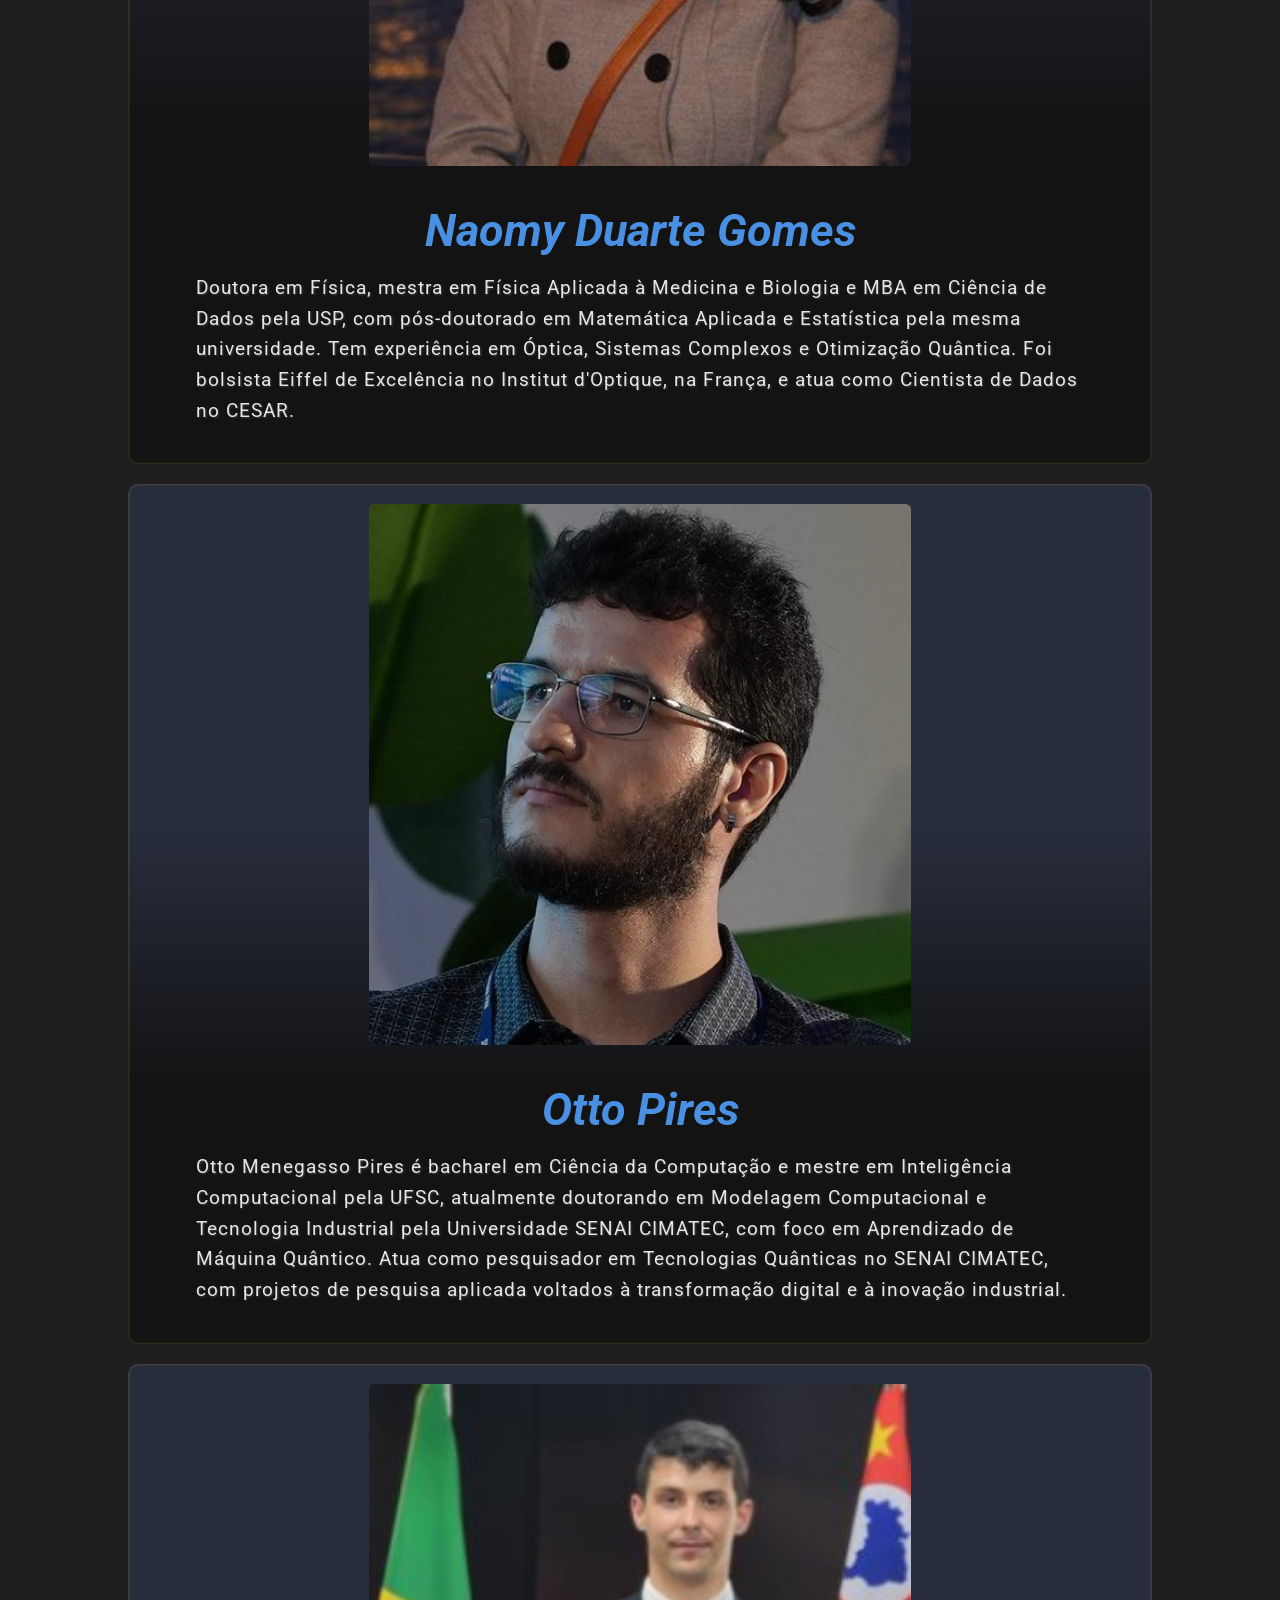
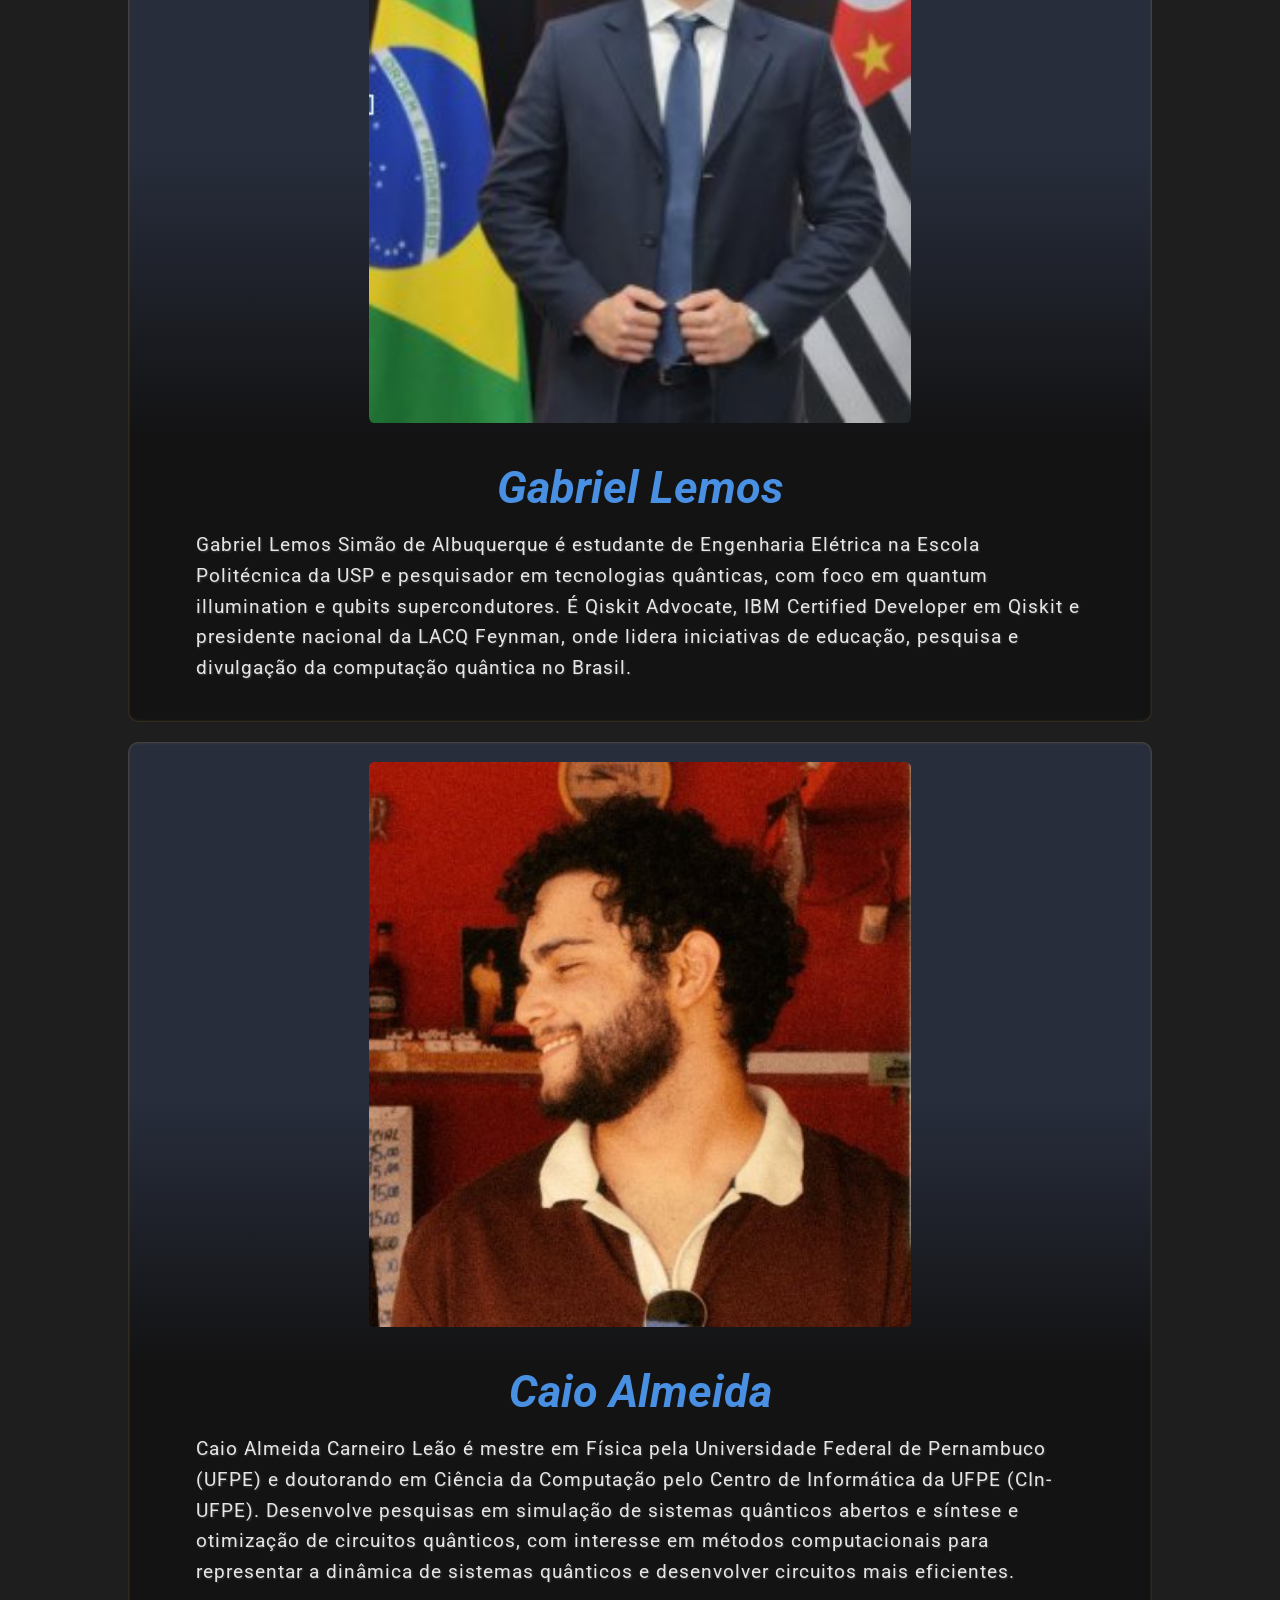
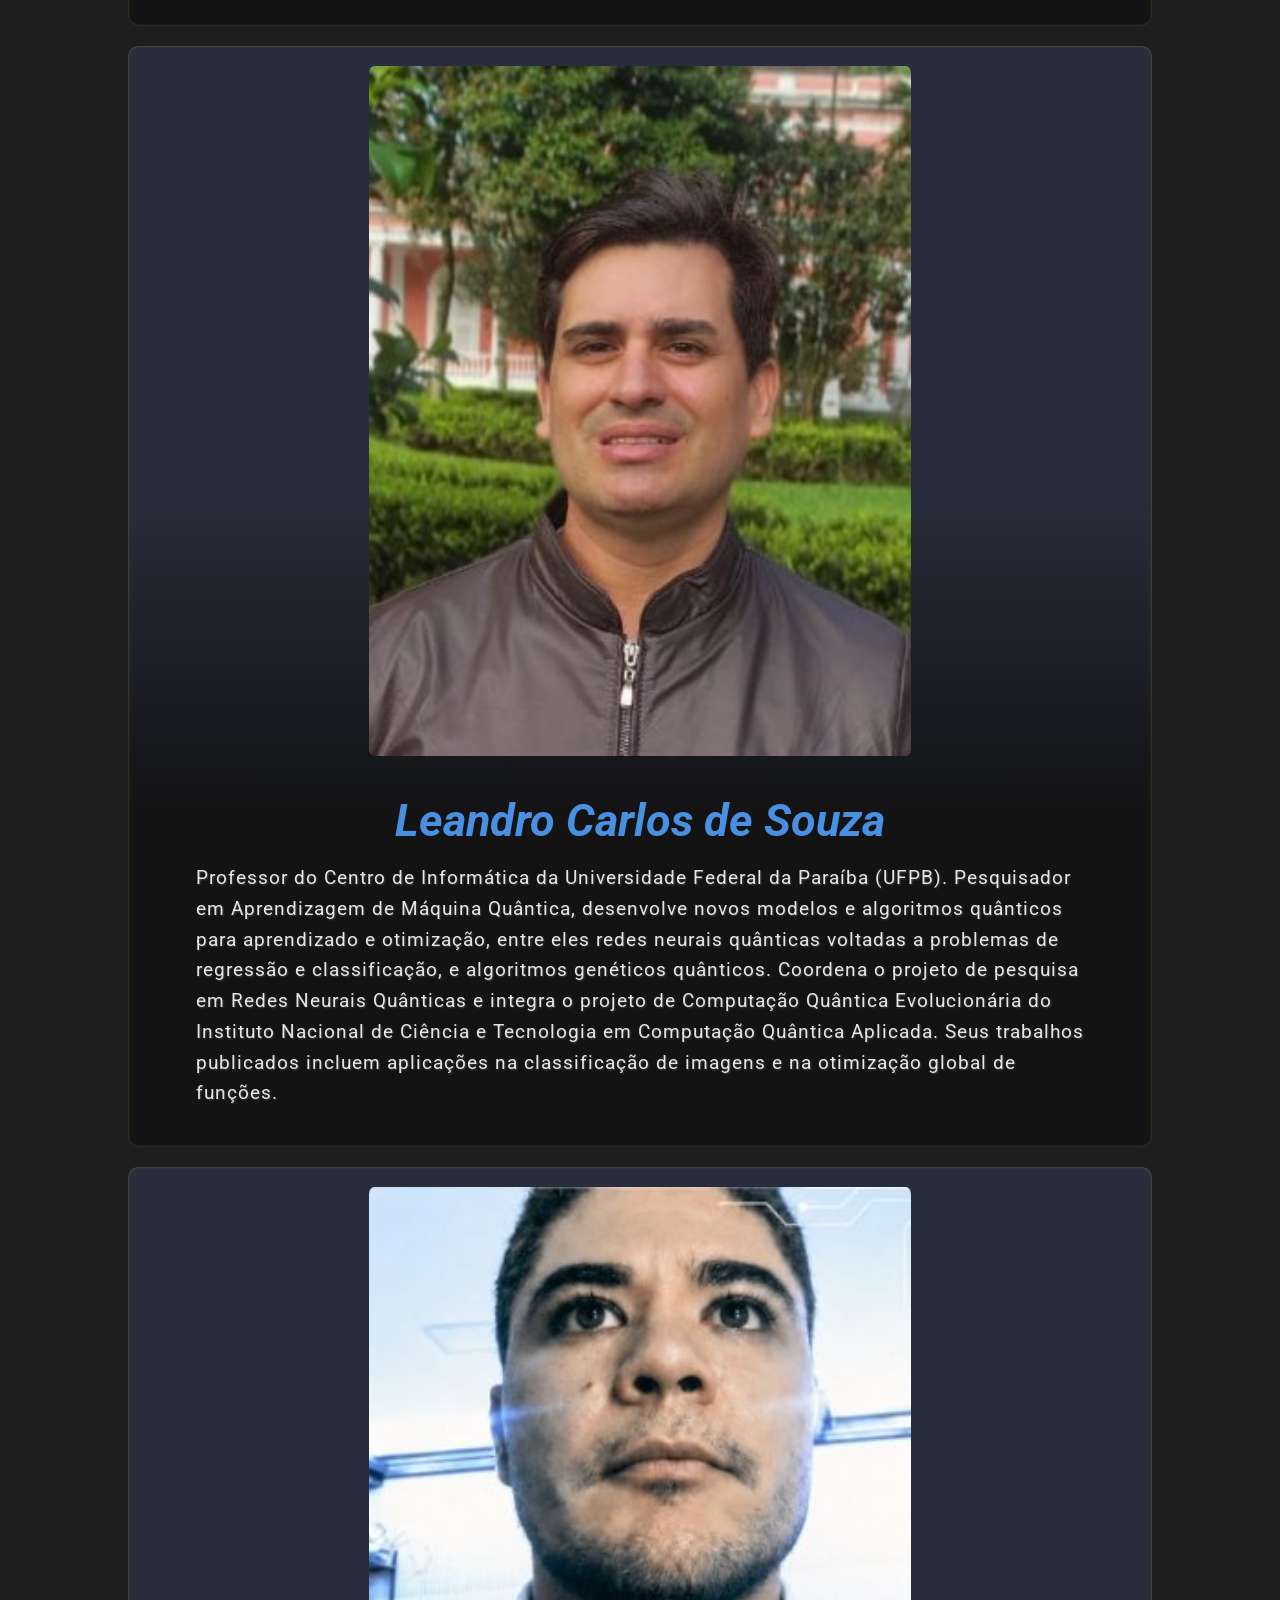
==== commit 84e11b1e: "Atualização dos dados." ====
--- a/index.html
+++ b/index.html
@@ -152,13 +152,13 @@
       <div class="dia-card">
         <span class="dia-data">Ter, 03/11</span>
         <span class="dia-tema">Abertura</span>
-        <span class="dia-palestrante">Pamela Thays Lins Bezerra, Fabrício Kolk Carvalho, Maria Angélica Krüger Miranda, Jorge Alexandre de Araújo, Gabriel (LACQ Feynman) e <a href="#alexandre-pfeifer_desc">Alexandre Pfeifer</a></span>
+        <span class="dia-palestrante">Pamela Thays Lins Bezerra, Fabrício Kolk Carvalho, Maria Angélica Krüger Miranda, Jorge Alexandre de Araújo, <a href="#gabriel-lemos_desc">Gabriel Lemos</a> (LACQ Feynman) e <a href="#alexandre-pfeifer_desc">Alexandre Pfeifer</a></span>
       </div>
 
       <div class="dia-card">
         <span class="dia-data">Qua, 04/11</span>
         <span class="dia-tema">Introdução à Computação Quântica e Qiskit</span>
-        <span class="dia-palestrante">Caio Almeida (UFPE)</span>
+        <span class="dia-palestrante"><a href="#caio-almeida_desc">Caio Almeida</a> (UFPE)</span>
       </div>
 
       <div class="dia-card">
@@ -192,9 +192,10 @@
       <div class="dia-multi">
         <h4>Ter, 10/11</h4>
         <ul class="dia-itens">
-          <li><span class="item-hora">18h30</span><span class="item-tema">Leandro (UFPB)<span class="item-subtitulo">Quantum Machine Learning</span></span></li>
+          <li><span class="item-hora">18h30</span><span class="item-tema"><a href="#leandro-souza_desc">Leandro Carlos de Souza</a> (UFPB)<span class="item-subtitulo">Quantum Machine Learning</span></span></li>
           <li><span class="item-hora">19h</span><span class="item-tema"><a href="#naomy-duarte-gomes_desc">Naomy Duarte Gomes</a> (CESAR)<span class="item-subtitulo">Desemaranhando o aprendizado de máquina quântico</span></span></li>
           <li><span class="item-hora">19h30</span><span class="item-tema">Francisco Rouxinol (Unicamp)<span class="item-subtitulo">Hardware quântico</span></span></li>
+          <li><span class="item-hora">20h</span><span class="item-tema"><a href="#jullyano-lino_desc">Jullyano Lino</a> (D.U.Th., Grécia)<span class="item-subtitulo">Cibersegurança quântica</span></span></li>
           <li><span class="item-hora">20h30–21h30</span><span class="item-tema">Apresentação de projetos do Brazil Quantum Camp</span></li>
         </ul>
       </div>
@@ -203,8 +204,9 @@
         <h4>Qua, 11/11</h4>
         <ul class="dia-itens">
           <li><span class="item-hora">18h30</span><span class="item-tema"><a href="#otto-pires_desc">Otto Pires</a> (SENAI CIMATEC)<span class="item-subtitulo">Pesquisa em Quantum Machine Learning e sustentabilidade</span></span></li>
-          <li><span class="item-hora">19h</span><span class="item-tema a-confirmar">Nadja Bernardes (DF/UFPE) — em breve</span></li>
-          <li><span class="item-hora">19h30</span><span class="item-tema">Paulo Viana (CESAR/Raydian)<span class="item-subtitulo">Pesquisa aplicada e negócios</span></span></li>
+          <li><span class="item-hora">19h</span><span class="item-tema"><a href="#nadja-bernardes_desc">Nadja Bernardes</a> (DF/UFPE)<span class="item-subtitulo">Hardware quântico</span></span></li>
+          <li><span class="item-hora">19h30</span><span class="item-tema"><a href="#paulo-viana_desc">Paulo Viana</a> (CESAR/Raydian)<span class="item-subtitulo">Pesquisa aplicada e negócios</span></span></li>
+          <li><span class="item-hora">20h</span><span class="item-tema"><a href="#anderson-santos_desc">Anderson Santos</a> (IME/Venturus)<span class="item-subtitulo">Computação quântica e segurança cibernética</span></span></li>
           <li><span class="item-hora">20h30–21h30</span><span class="item-tema">Apresentação de projetos do Brazil Quantum Camp</span></li>
         </ul>
       </div>
@@ -212,6 +214,8 @@
       <div class="dia-multi">
         <h4>Qui, 12/11</h4>
         <ul class="dia-itens">
+          <li><span class="item-hora">18h30</span><span class="item-tema"><a href="#yasmin-sobrinho_desc">Yasmin Rodrigues Sobrinho</a> (UNESP/Recogna)<span class="item-subtitulo">Aprendizado de máquina quântico aplicado ao diagnóstico médico</span></span></li>
+          <li><span class="item-hora">19h</span><span class="item-tema">André Vilela (UPE)</span></li>
           <li><span class="item-hora">20h30–21h30</span><span class="item-tema">Apresentação de projetos do Brazil Quantum Camp</span></li>
         </ul>
       </div>
@@ -281,6 +285,86 @@
           <h3>Otto Pires</h3>
         </div>
         <p class="bio">Otto Menegasso Pires é bacharel em Ciência da Computação e mestre em Inteligência Computacional pela UFSC, atualmente doutorando em Modelagem Computacional e Tecnologia Industrial pela Universidade SENAI CIMATEC, com foco em Aprendizado de Máquina Quântico. Atua como pesquisador em Tecnologias Quânticas no SENAI CIMATEC, com projetos de pesquisa aplicada voltados à transformação digital e à inovação industrial.</p>
+      </div>
+    </div>
+
+    <div id="gabriel-lemos_desc" class="palestrante-card">
+      <img class="palestrante-photo" src="Palestrantes/gabriel-lemos/foto.jpg" alt="Foto Gabriel Lemos">
+      <div class="info-palestrante">
+        <div class="nome_palestrante_linkedin_icone">
+          <h3>Gabriel Lemos</h3>
+        </div>
+        <p class="bio">Gabriel Lemos Simão de Albuquerque é estudante de Engenharia Elétrica na Escola Politécnica da USP e pesquisador em tecnologias quânticas, com foco em quantum illumination e qubits supercondutores. É Qiskit Advocate, IBM Certified Developer em Qiskit e presidente nacional da LACQ Feynman, onde lidera iniciativas de educação, pesquisa e divulgação da computação quântica no Brasil.</p>
+      </div>
+    </div>
+
+    <div id="caio-almeida_desc" class="palestrante-card">
+      <img class="palestrante-photo" src="Palestrantes/caio-almeida/foto.jpg" alt="Foto Caio Almeida">
+      <div class="info-palestrante">
+        <div class="nome_palestrante_linkedin_icone">
+          <h3>Caio Almeida</h3>
+        </div>
+        <p class="bio">Caio Almeida Carneiro Leão é mestre em Física pela Universidade Federal de Pernambuco (UFPE) e doutorando em Ciência da Computação pelo Centro de Informática da UFPE (CIn-UFPE). Desenvolve pesquisas em simulação de sistemas quânticos abertos e síntese e otimização de circuitos quânticos, com interesse em métodos computacionais para representar a dinâmica de sistemas quânticos e desenvolver circuitos mais eficientes.</p>
+      </div>
+    </div>
+
+    <div id="leandro-souza_desc" class="palestrante-card">
+      <img class="palestrante-photo" src="Palestrantes/leandro-souza/foto.jpg" alt="Foto Leandro Carlos de Souza">
+      <div class="info-palestrante">
+        <div class="nome_palestrante_linkedin_icone">
+          <h3>Leandro Carlos de Souza</h3>
+        </div>
+        <p class="bio">Professor do Centro de Informática da Universidade Federal da Paraíba (UFPB). Pesquisador em Aprendizagem de Máquina Quântica, desenvolve novos modelos e algoritmos quânticos para aprendizado e otimização, entre eles redes neurais quânticas voltadas a problemas de regressão e classificação, e algoritmos genéticos quânticos. Coordena o projeto de pesquisa em Redes Neurais Quânticas e integra o projeto de Computação Quântica Evolucionária do Instituto Nacional de Ciência e Tecnologia em Computação Quântica Aplicada. Seus trabalhos publicados incluem aplicações na classificação de imagens e na otimização global de funções.</p>
+      </div>
+    </div>
+
+    <div id="jullyano-lino_desc" class="palestrante-card">
+      <img class="palestrante-photo" src="Palestrantes/jullyano-lino/foto.jpg" alt="Foto Jullyano Lino">
+      <div class="info-palestrante">
+        <div class="nome_palestrante_linkedin_icone">
+          <h3>Jullyano Lino</h3>
+        </div>
+        <p class="bio">Pesquisador de cibersegurança quântica e fundador da Sunyom Advanced Technologies. Com 17 anos de atuação em cibersegurança, incluindo órgãos federais de alta criticidade, é CISSP e consultor do Banco Interamericano de Desenvolvimento (BID). Formado em Ciência da Computação e com estudos avançados em Computação Quântica, Comunicação Quântica e Matemática, cursa o International MSc in Quantum Computing &amp; Technologies na <a href="http://d.u.th/" target="_blank">D.U.Th.</a> (Grécia). É IBM Qiskit Advocate, pesquisa ataques e contramedidas a protocolos e infraestruturas quânticas, e é autor de trabalhos sobre radar/LIDAR quântico para Segurança e Defesa, protocolos da Internet Quântica e aprendizado de máquina quântico. Já palestrou no MindTheSec, na CryptoRave e em Quantum Villages.</p>
+      </div>
+    </div>
+
+    <div id="nadja-bernardes_desc" class="palestrante-card">
+      <img class="palestrante-photo" src="Palestrantes/nadja-bernardes/foto.jpg" alt="Foto Nadja Kolb Bernardes">
+      <div class="info-palestrante">
+        <div class="nome_palestrante_linkedin_icone">
+          <h3>Nadja Kolb Bernardes</h3>
+        </div>
+        <p class="bio">Graduada em Física pela Universidade Federal de Minas Gerais (2004), com mestrado em Física pela mesma universidade (2006) e doutorado em Física pelo Max Planck Institute for the Science of Light (2012). Realizou pós-doutorado no departamento de Física da UFMG e atualmente é professora adjunta no departamento de Física da UFPE. Tem experiência em Óptica Quântica e Informação Quântica, atuando principalmente em comunicação quântica a longa distância e dinâmica de sistemas quânticos abertos. É entusiasta do frevo, mãe do Assis e tutora da cachorrinha Laika.</p>
+      </div>
+    </div>
+
+    <div id="paulo-viana_desc" class="palestrante-card">
+      <img class="palestrante-photo" src="Palestrantes/paulo-viana/foto.jpg" alt="Foto Paulo Viana">
+      <div class="info-palestrante">
+        <div class="nome_palestrante_linkedin_icone">
+          <h3>Paulo Viana</h3>
+        </div>
+        <p class="bio">Bacharel em Matemática pela UFPE e mestre em Ciência da Computação pelo CIn-UFPE. Atuou como Package Manager na NixOS Foundation, Analista de Computação Quântica na Accenture e Cientista-Chefe na Quant.Bond. Fundador da Raydian Cloud, empresa com a qual participou dos programas NVIDIA Inception e do programa quantum da Creative Destruction Lab (Canadá). Foi contemplado com bolsa integral no Venture Finance Programme da Saïd Business School – University of Oxford, campeão do Hackathon Unilever Garagem 2024 na Campus Party Recife e finalista da Q2B Paris 2025 Pitch Competition. É membro da Quantum Security Defense e Expert Partner na Slingshot Insights, New York. Atualmente é bolsista no DPES no CESAR School, com pesquisa em Criptografia Pós-Quântica.</p>
+      </div>
+    </div>
+
+    <div id="anderson-santos_desc" class="palestrante-card">
+      <img class="palestrante-photo" src="Palestrantes/anderson-santos/foto.jpg" alt="Foto Anderson Santos">
+      <div class="info-palestrante">
+        <div class="nome_palestrante_linkedin_icone">
+          <h3>Anderson Santos</h3>
+        </div>
+        <p class="bio">Engenheiro de Computação pelo Instituto Militar de Engenharia (IME), doutor em Modelagem Computacional pelo Laboratório Nacional de Computação Científica (LNCC), com pós-doutorado em Computação Quântica pelo mesmo laboratório. Professor e pesquisador do IME e pesquisador do Centro de Inovação Tecnológica Venturus em tecnologias de computação quântica e segurança cibernética. Recebeu condecorações e reconhecimentos do Exército Brasileiro, da Força Aérea Brasileira, do Conselho Regional de Engenharia e Agronomia (CREA) e de eventos científicos nacionais.</p>
+      </div>
+    </div>
+
+    <div id="yasmin-sobrinho_desc" class="palestrante-card">
+      <img class="palestrante-photo" src="Palestrantes/yasmin-sobrinho/foto.jpg" alt="Foto Yasmin Rodrigues Sobrinho">
+      <div class="info-palestrante">
+        <div class="nome_palestrante_linkedin_icone">
+          <h3>Yasmin Rodrigues Sobrinho</h3>
+        </div>
+        <p class="bio">Graduanda em Sistemas de Informação pela Universidade Estadual Paulista (UNESP), campus de Bauru, e pesquisadora de Iniciação Científica em Aprendizado de Máquina Quântico. Integra o Recogna Biometric Pattern Recognition Research Group, onde desenvolve arquiteturas híbridas quântico-clássicas aplicadas ao diagnóstico médico, com foco na classificação de câncer de mama.</p>
       </div>
     </div>
 
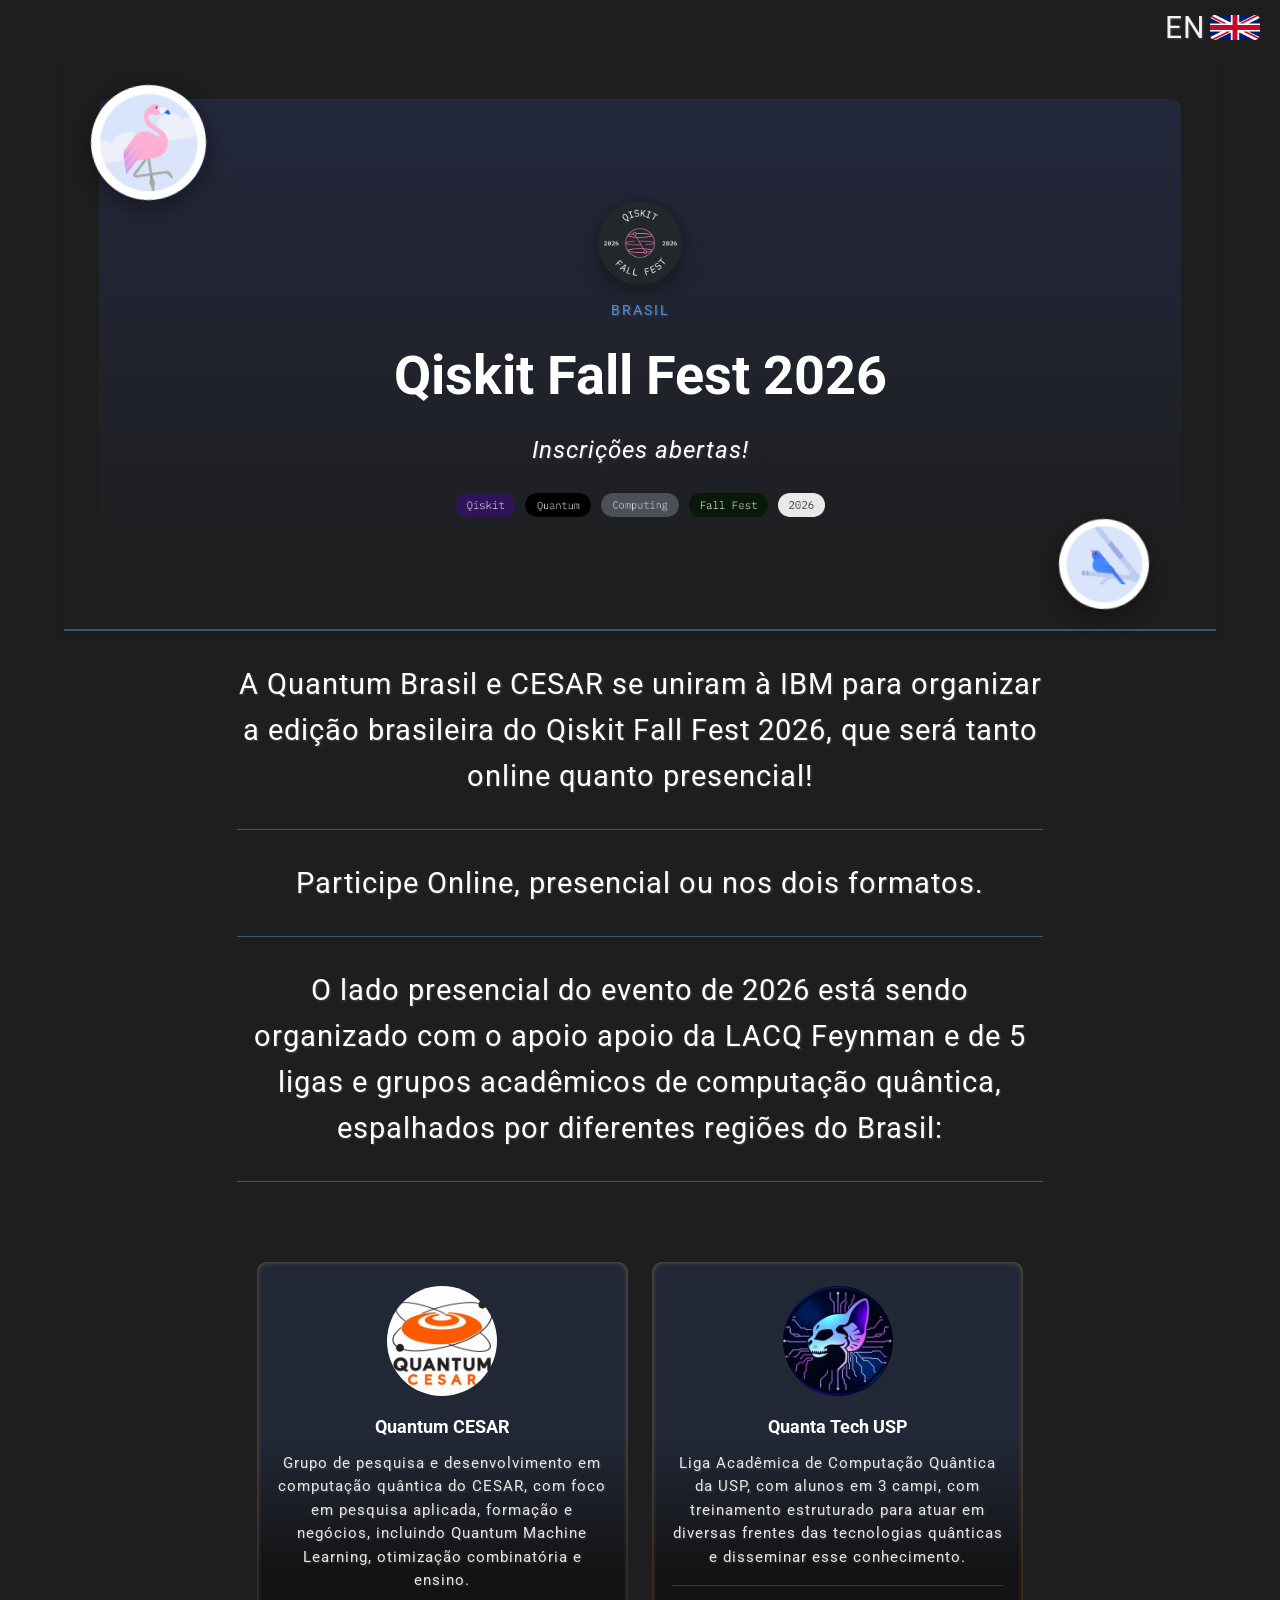
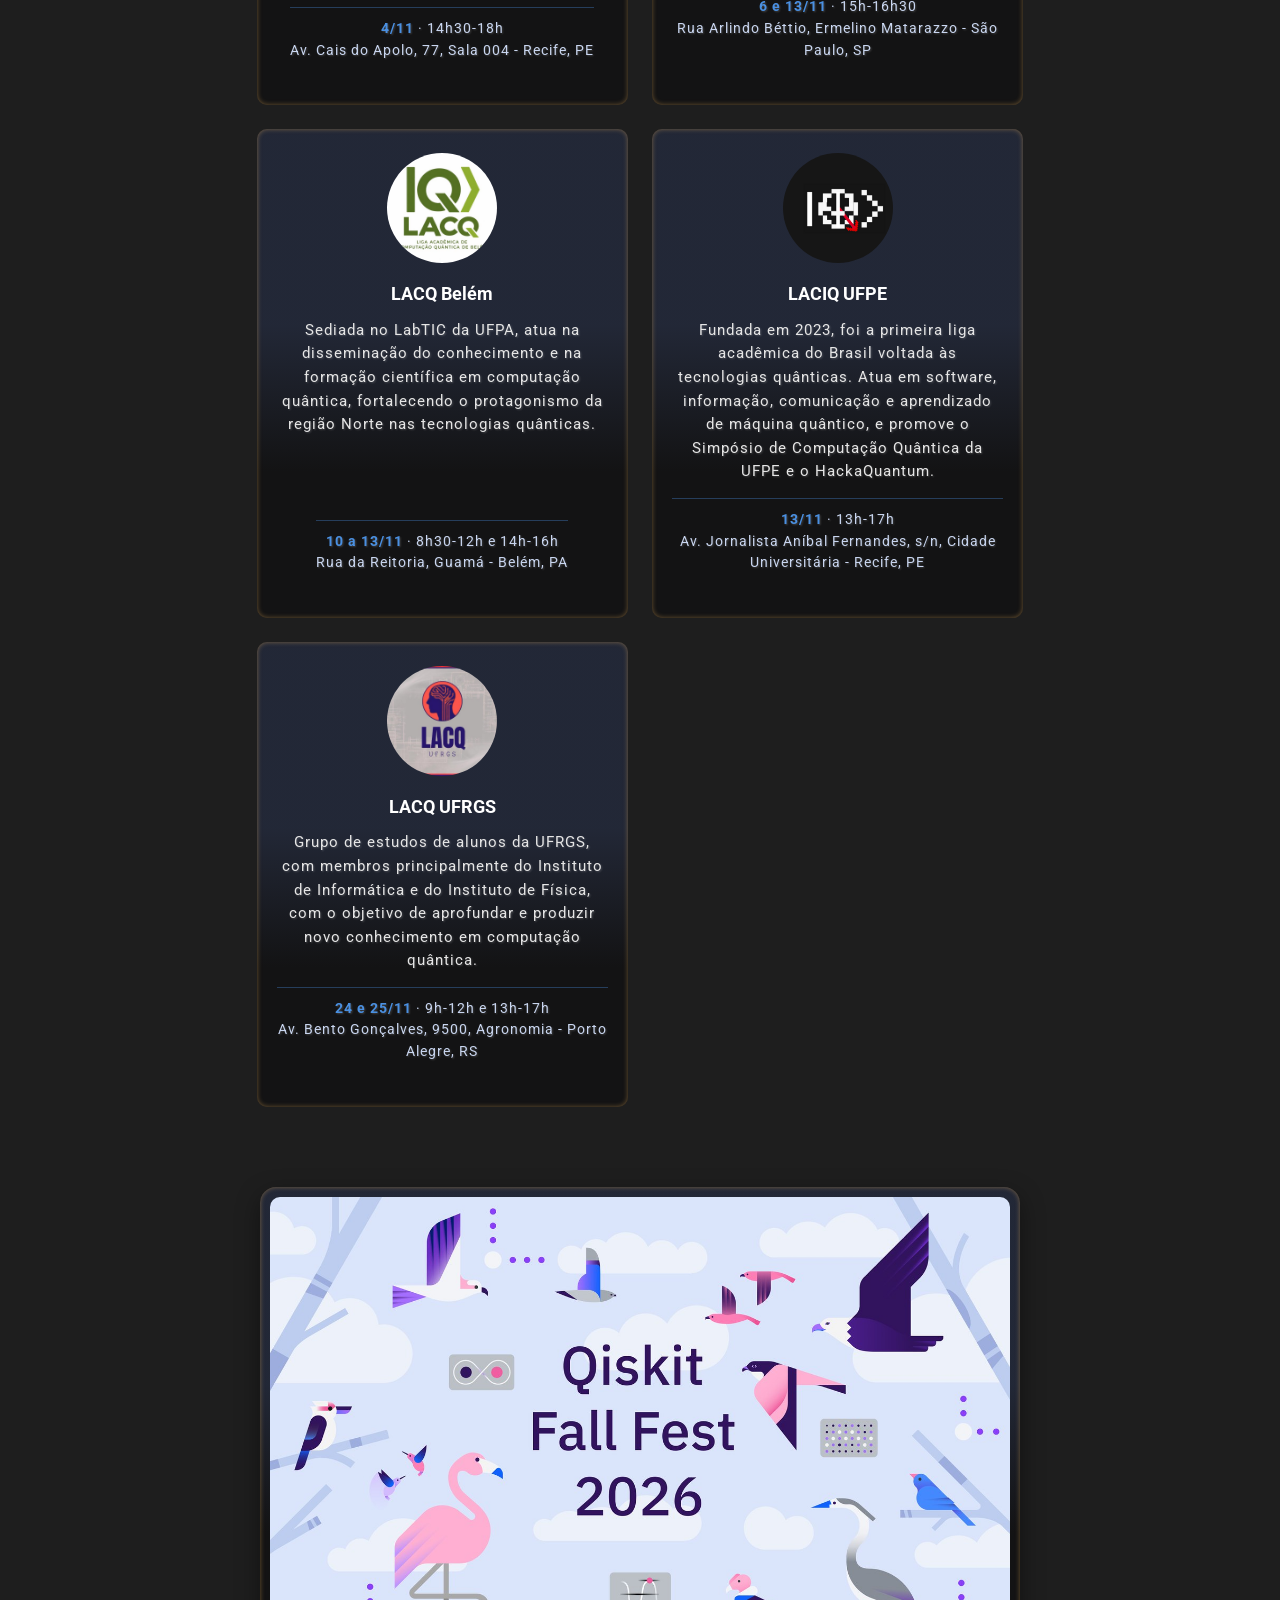
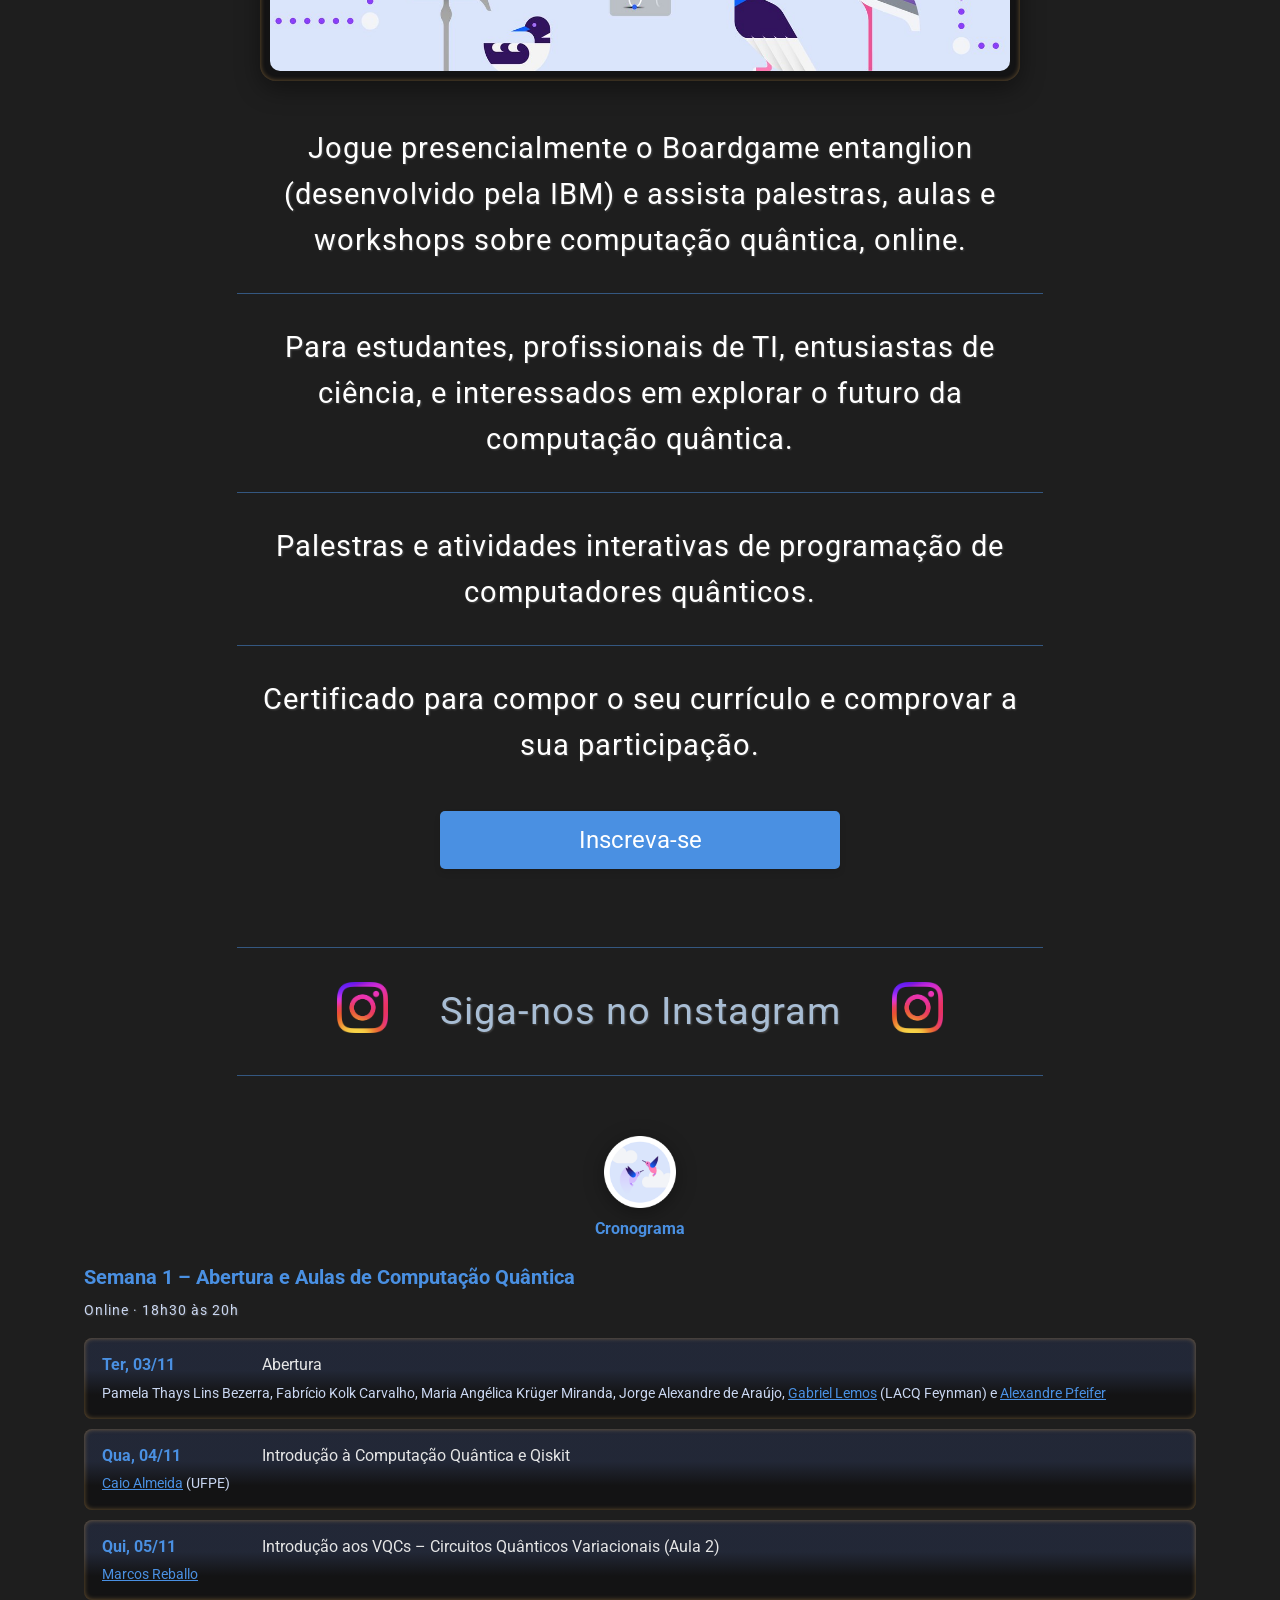
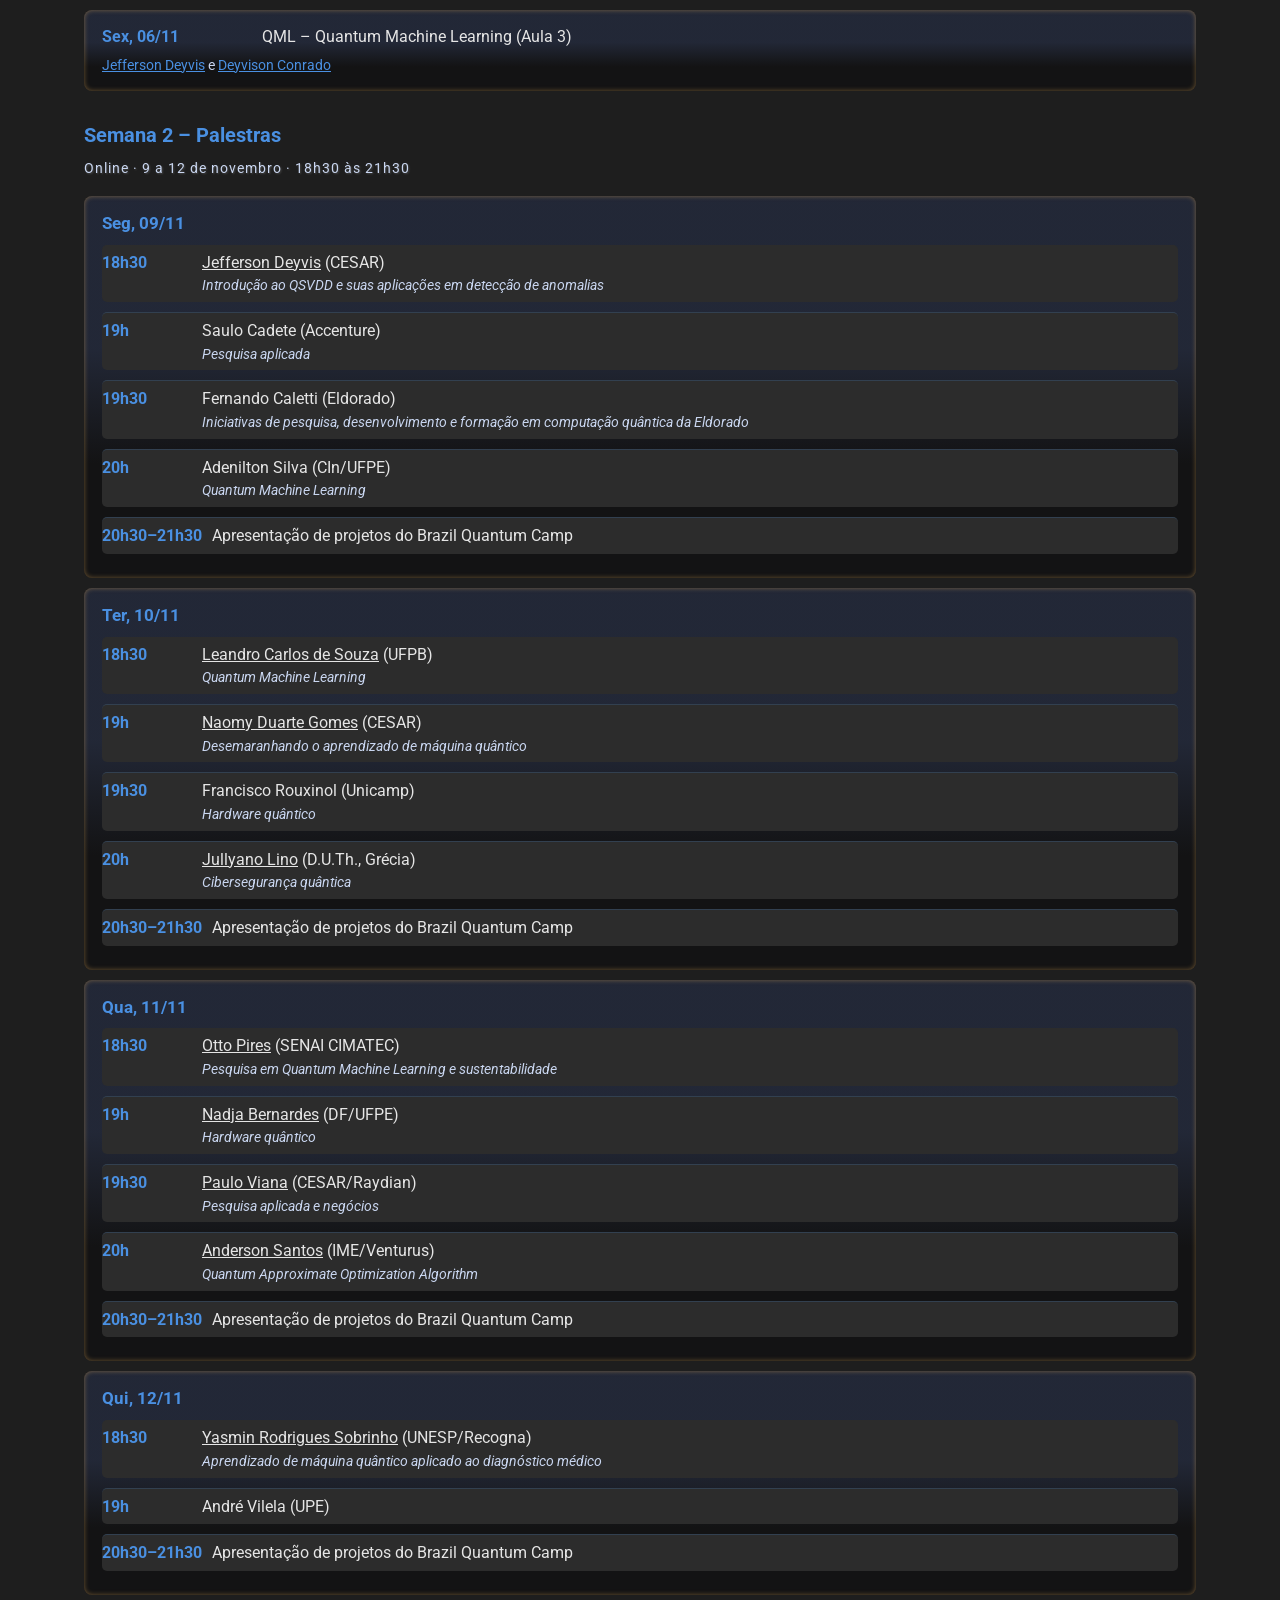
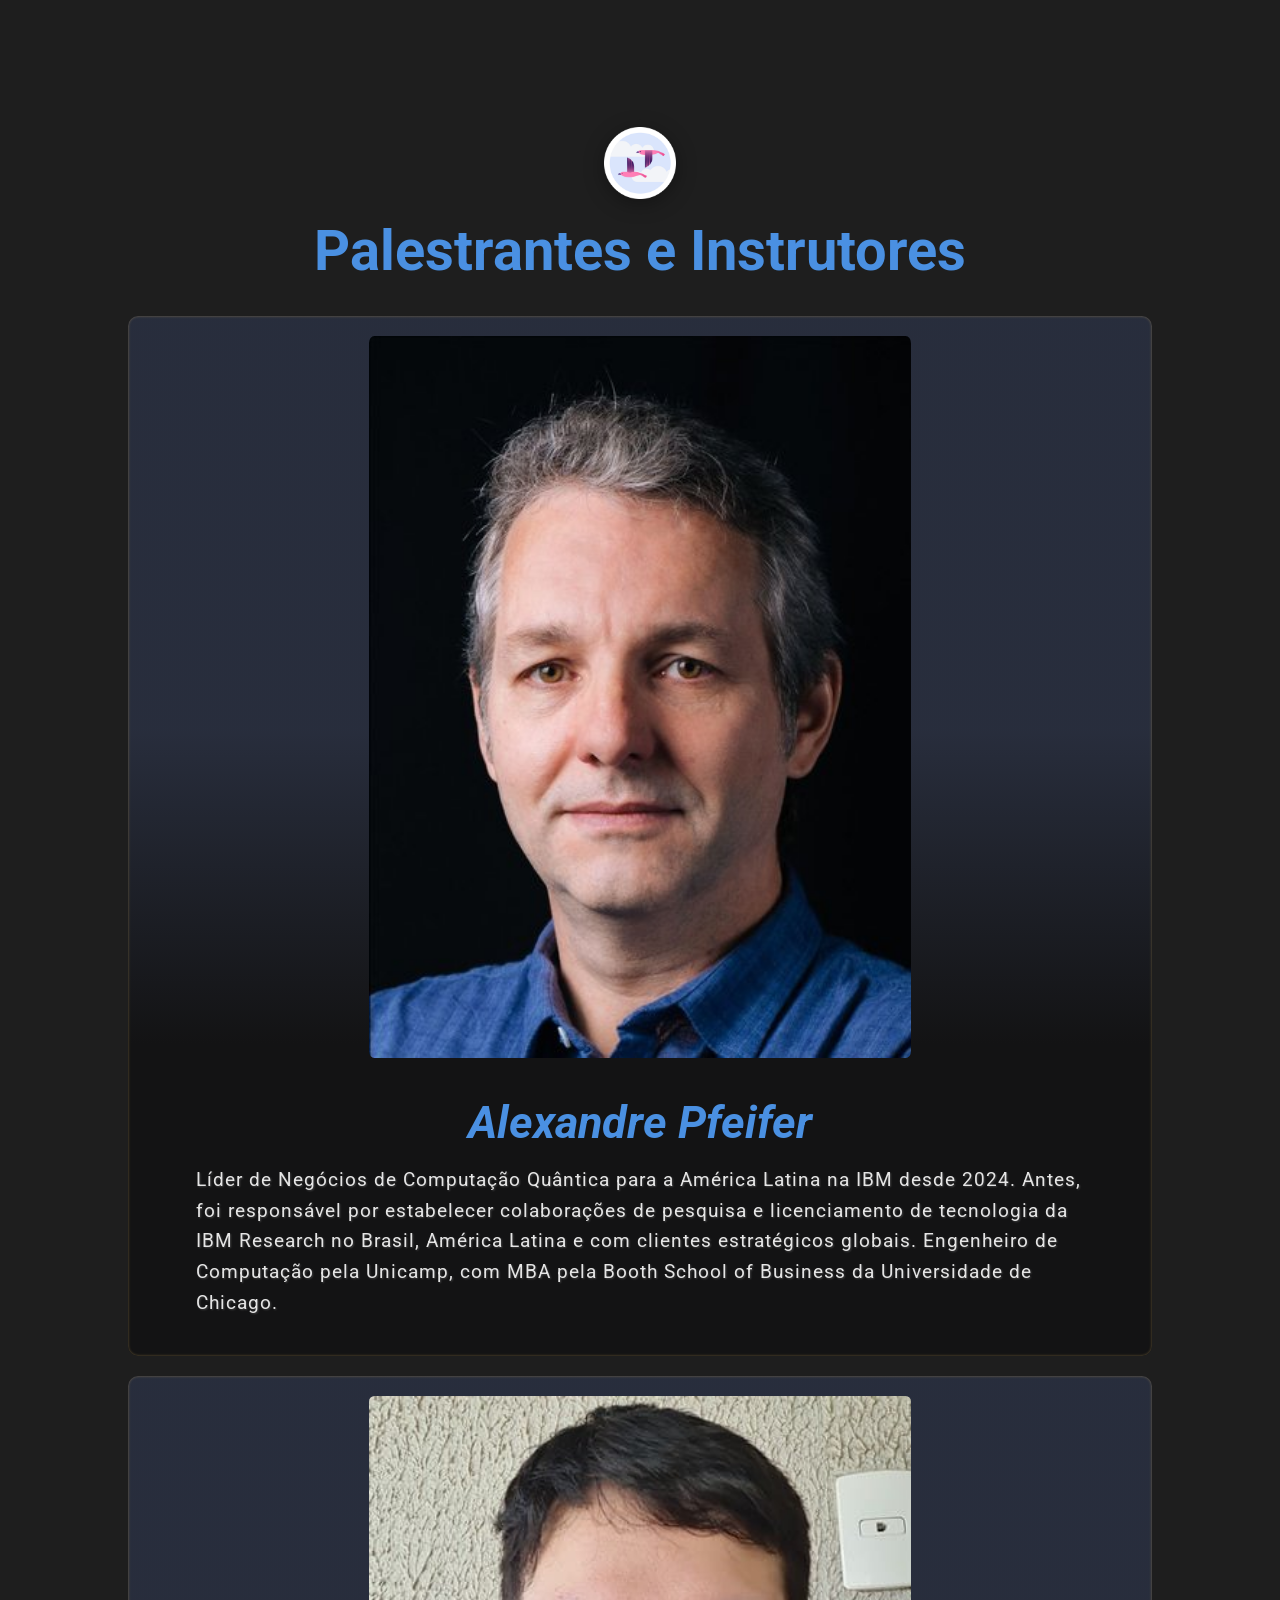
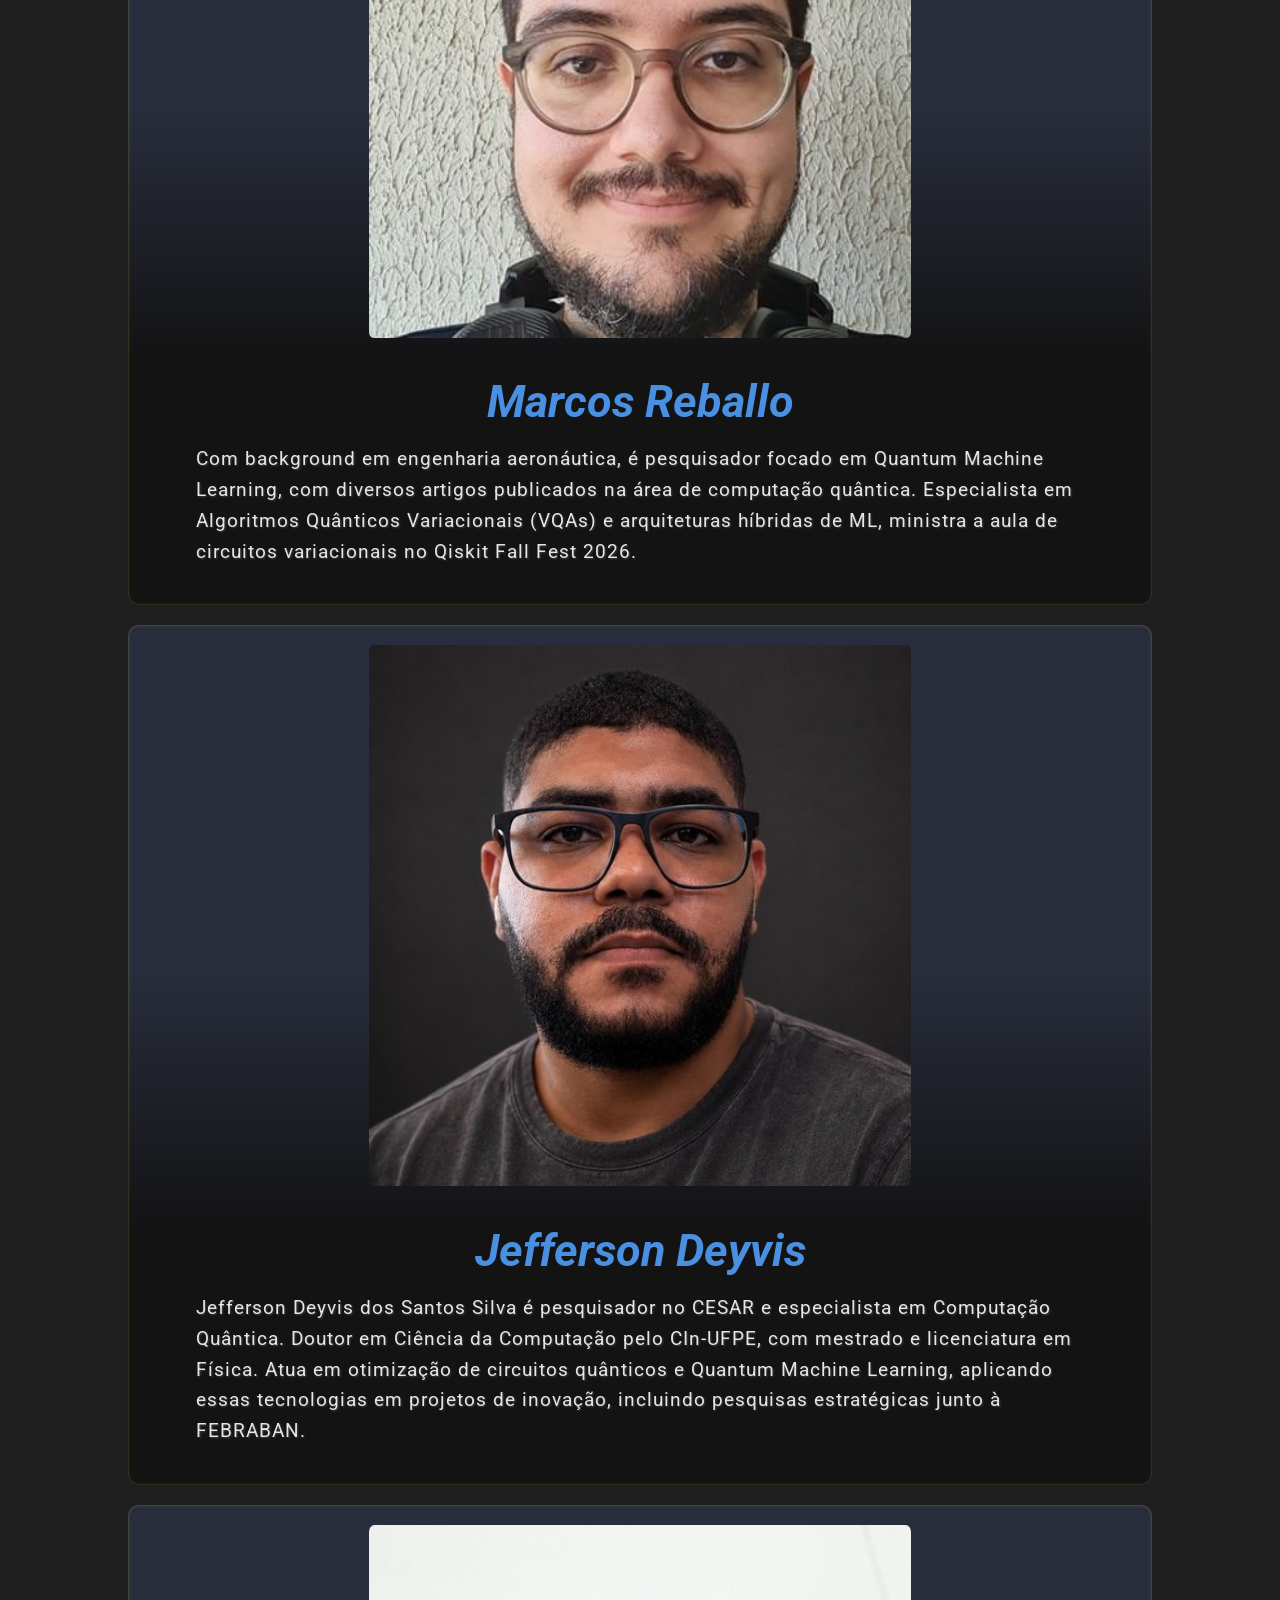
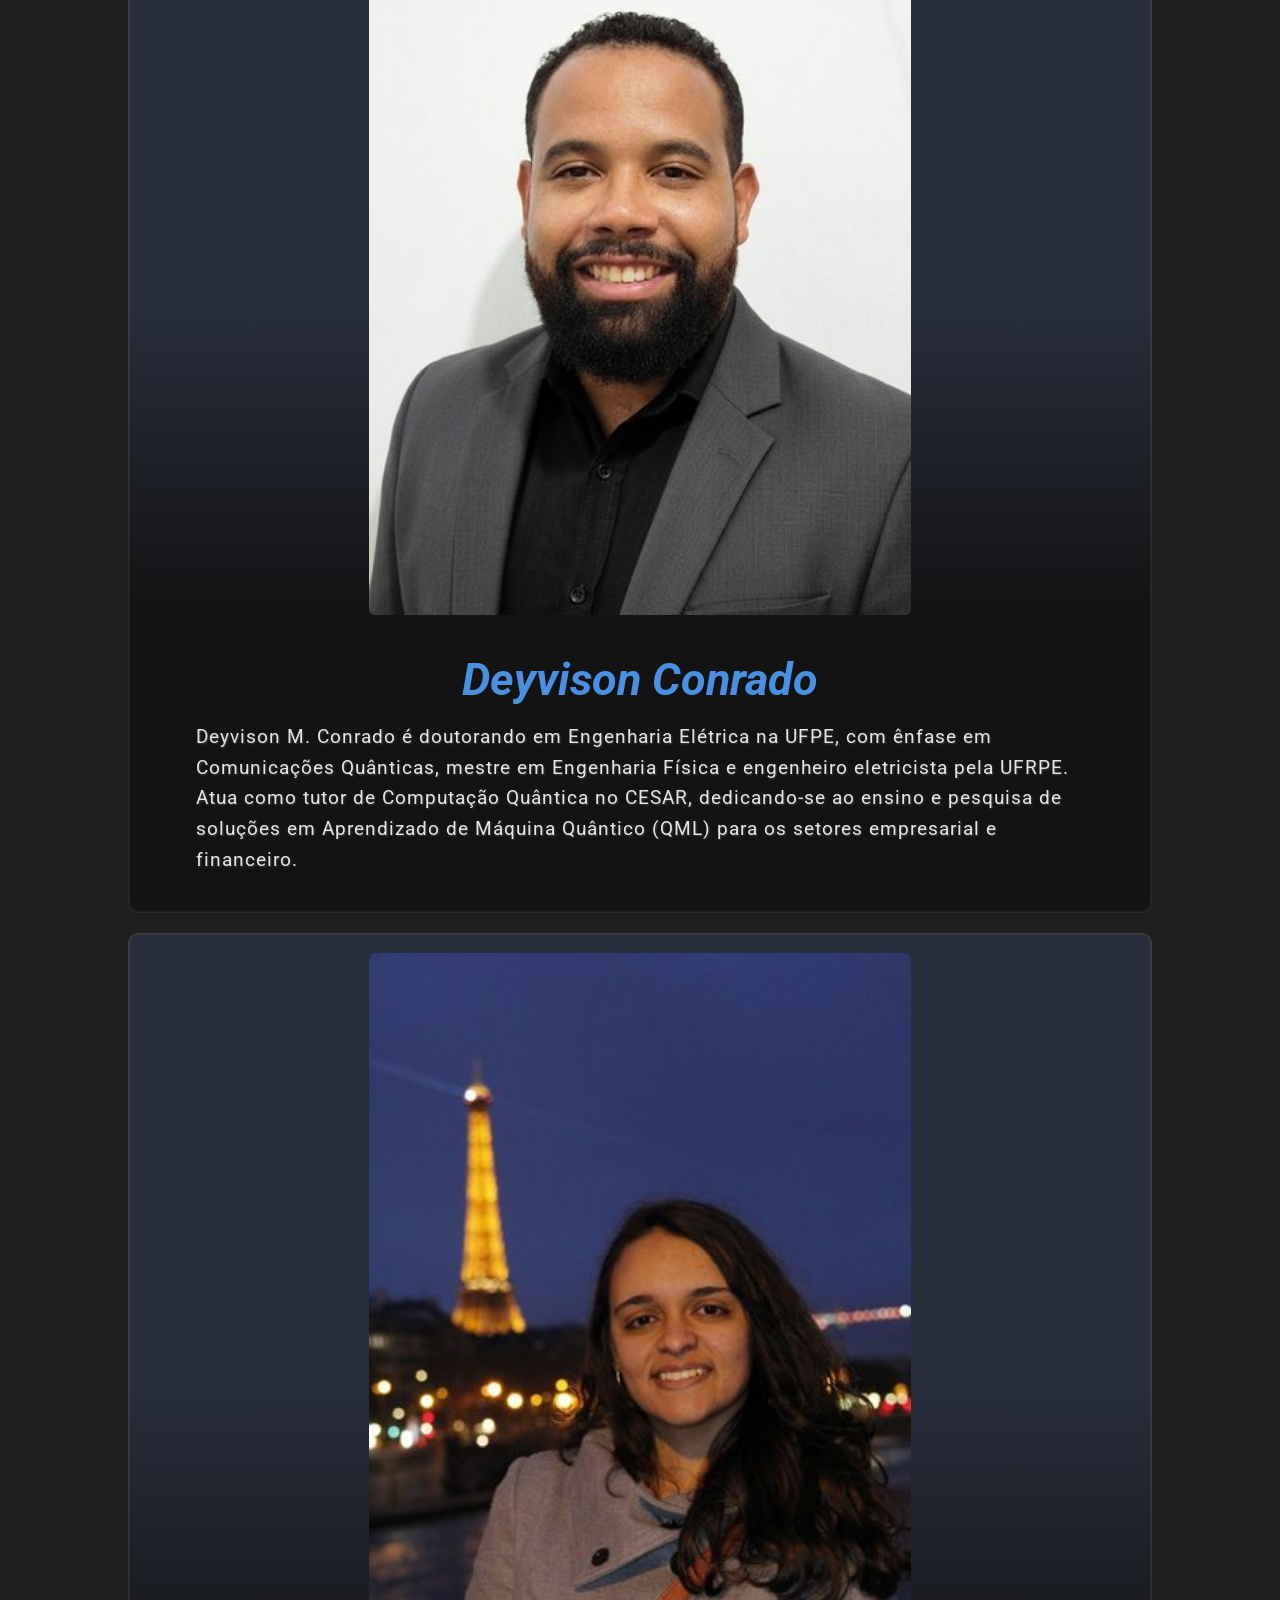
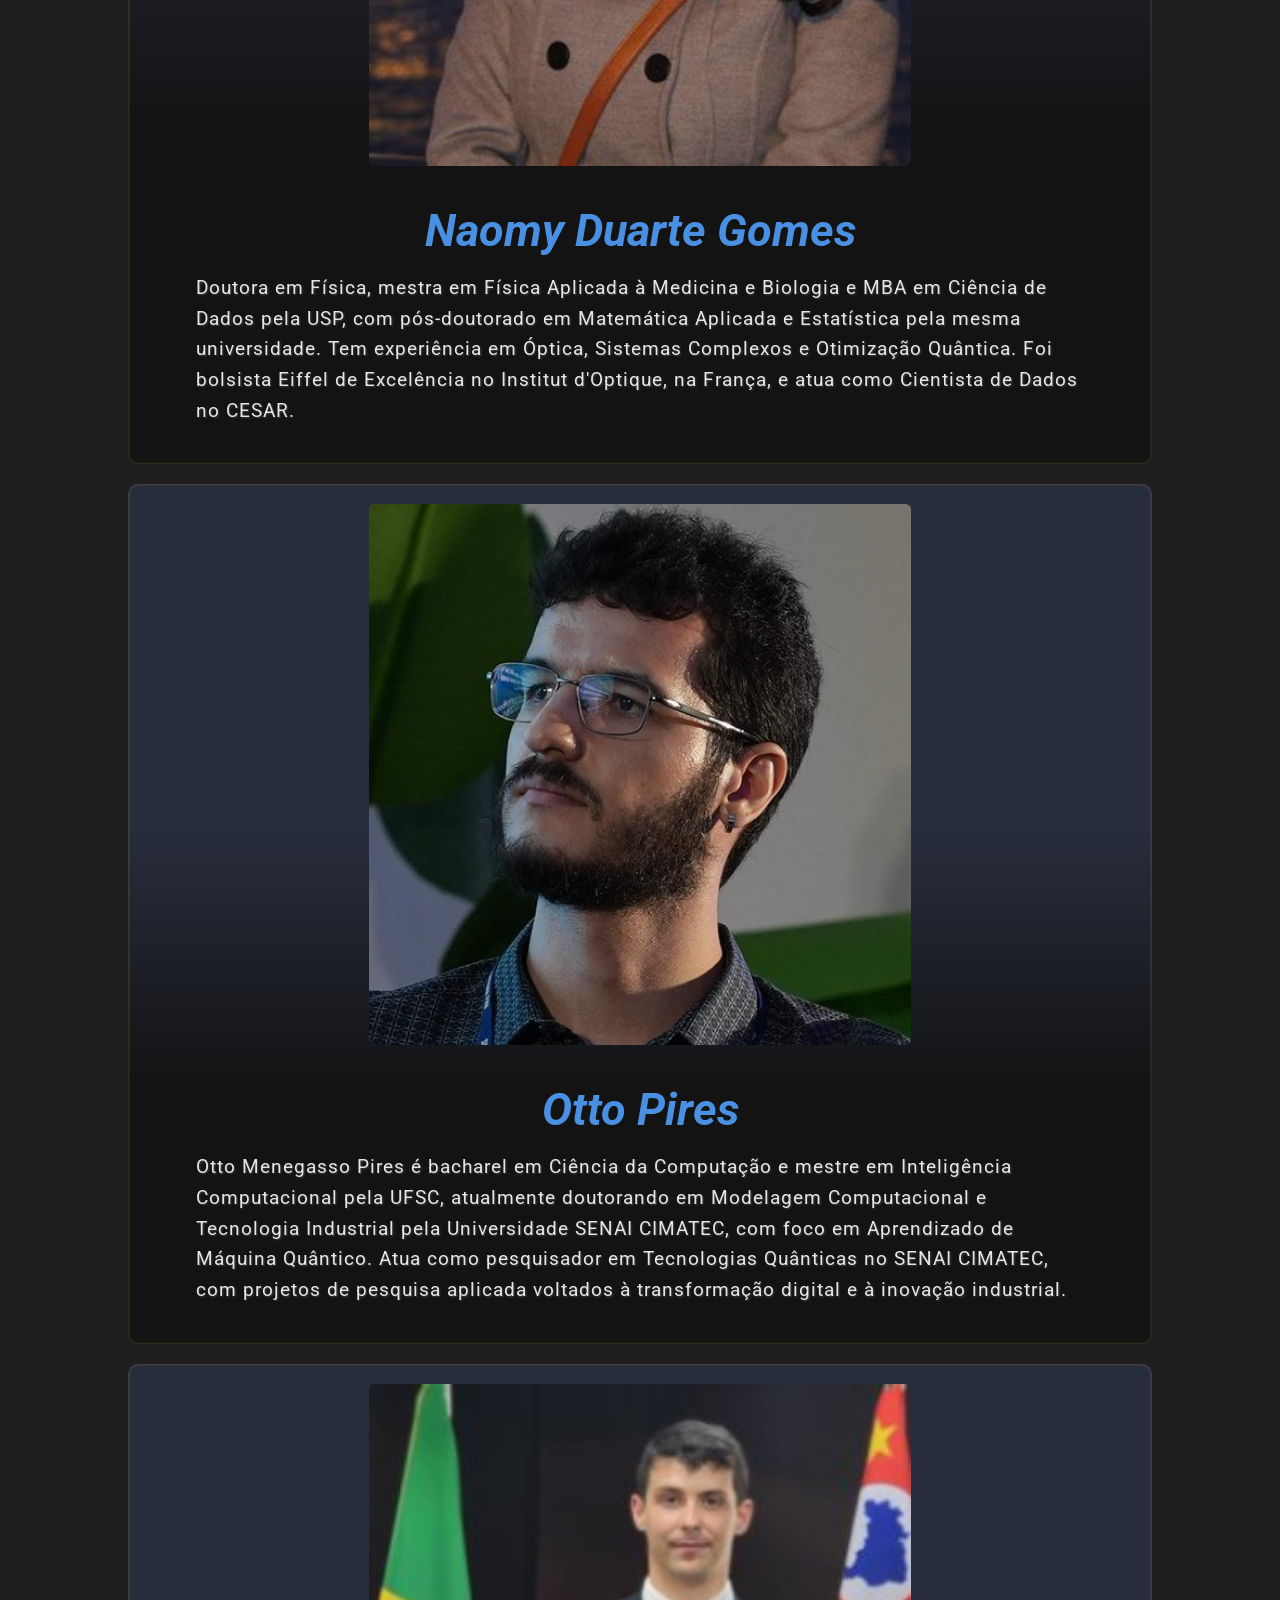
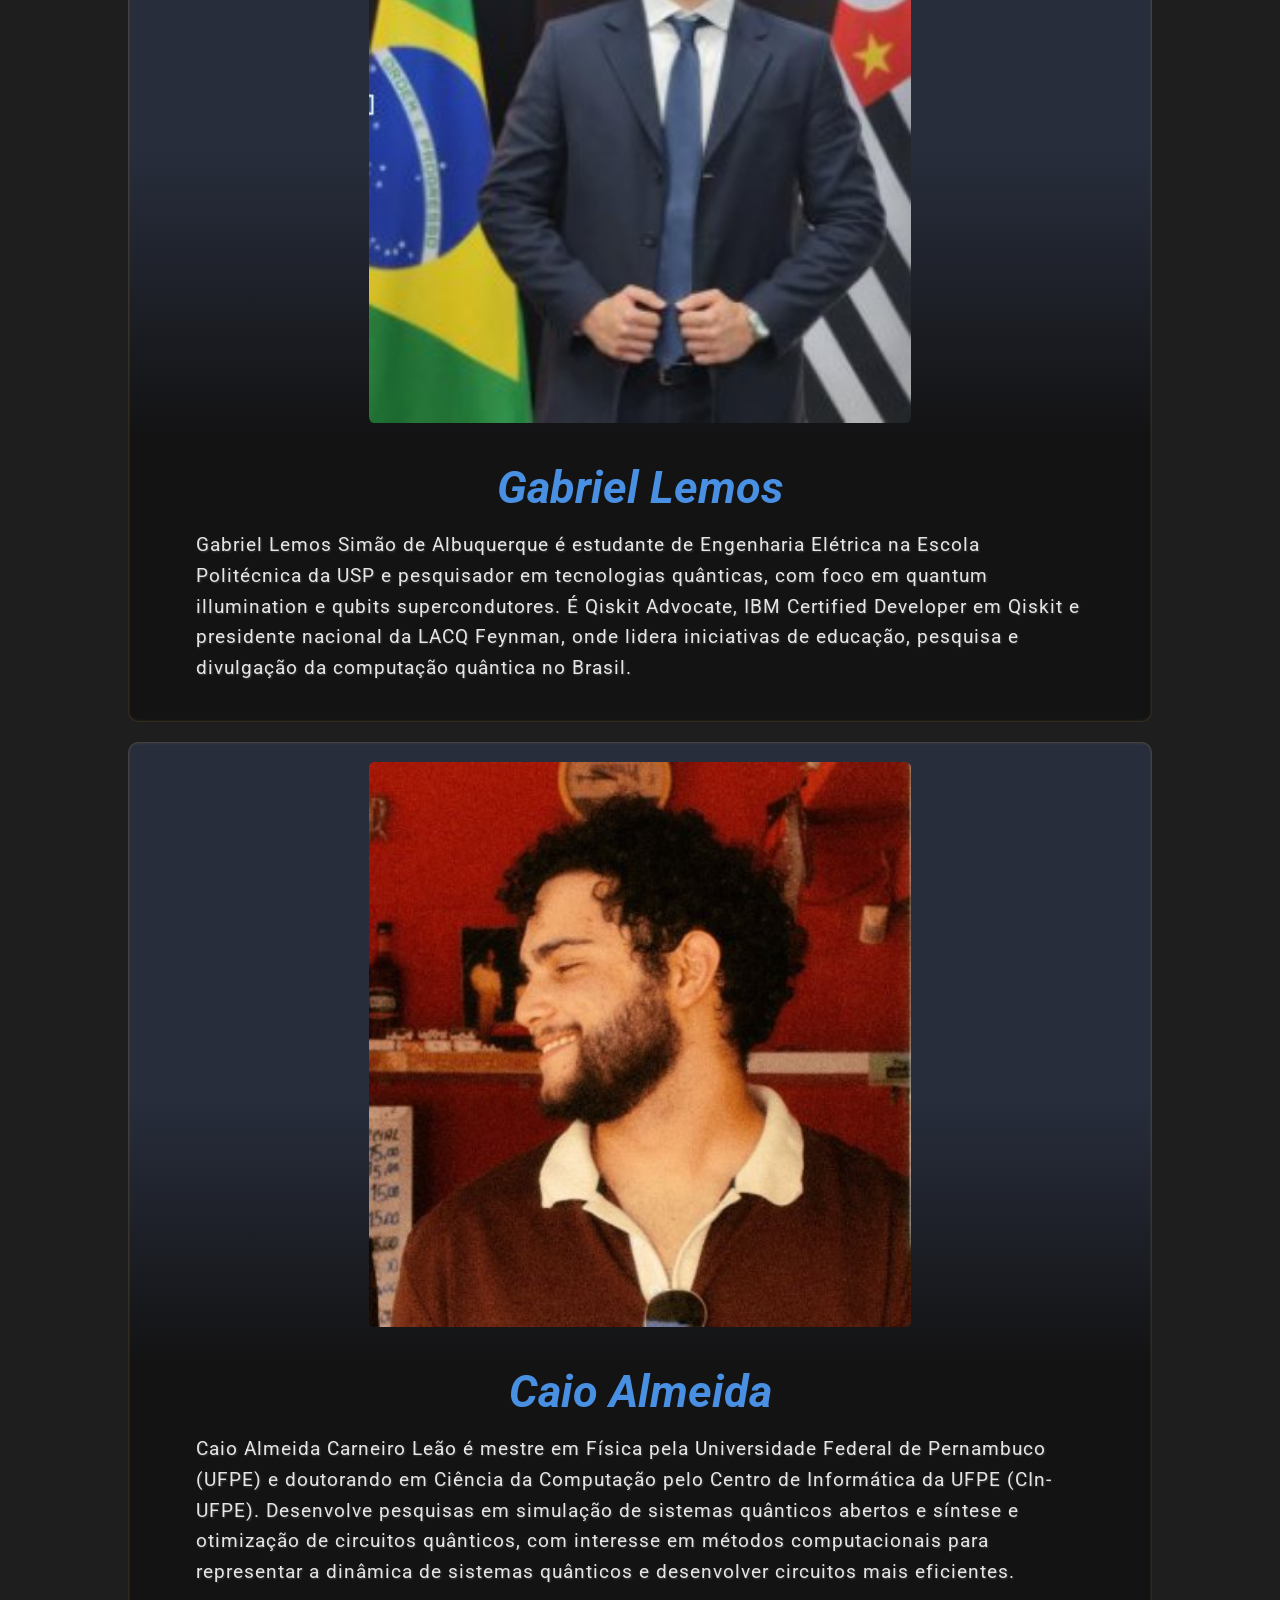
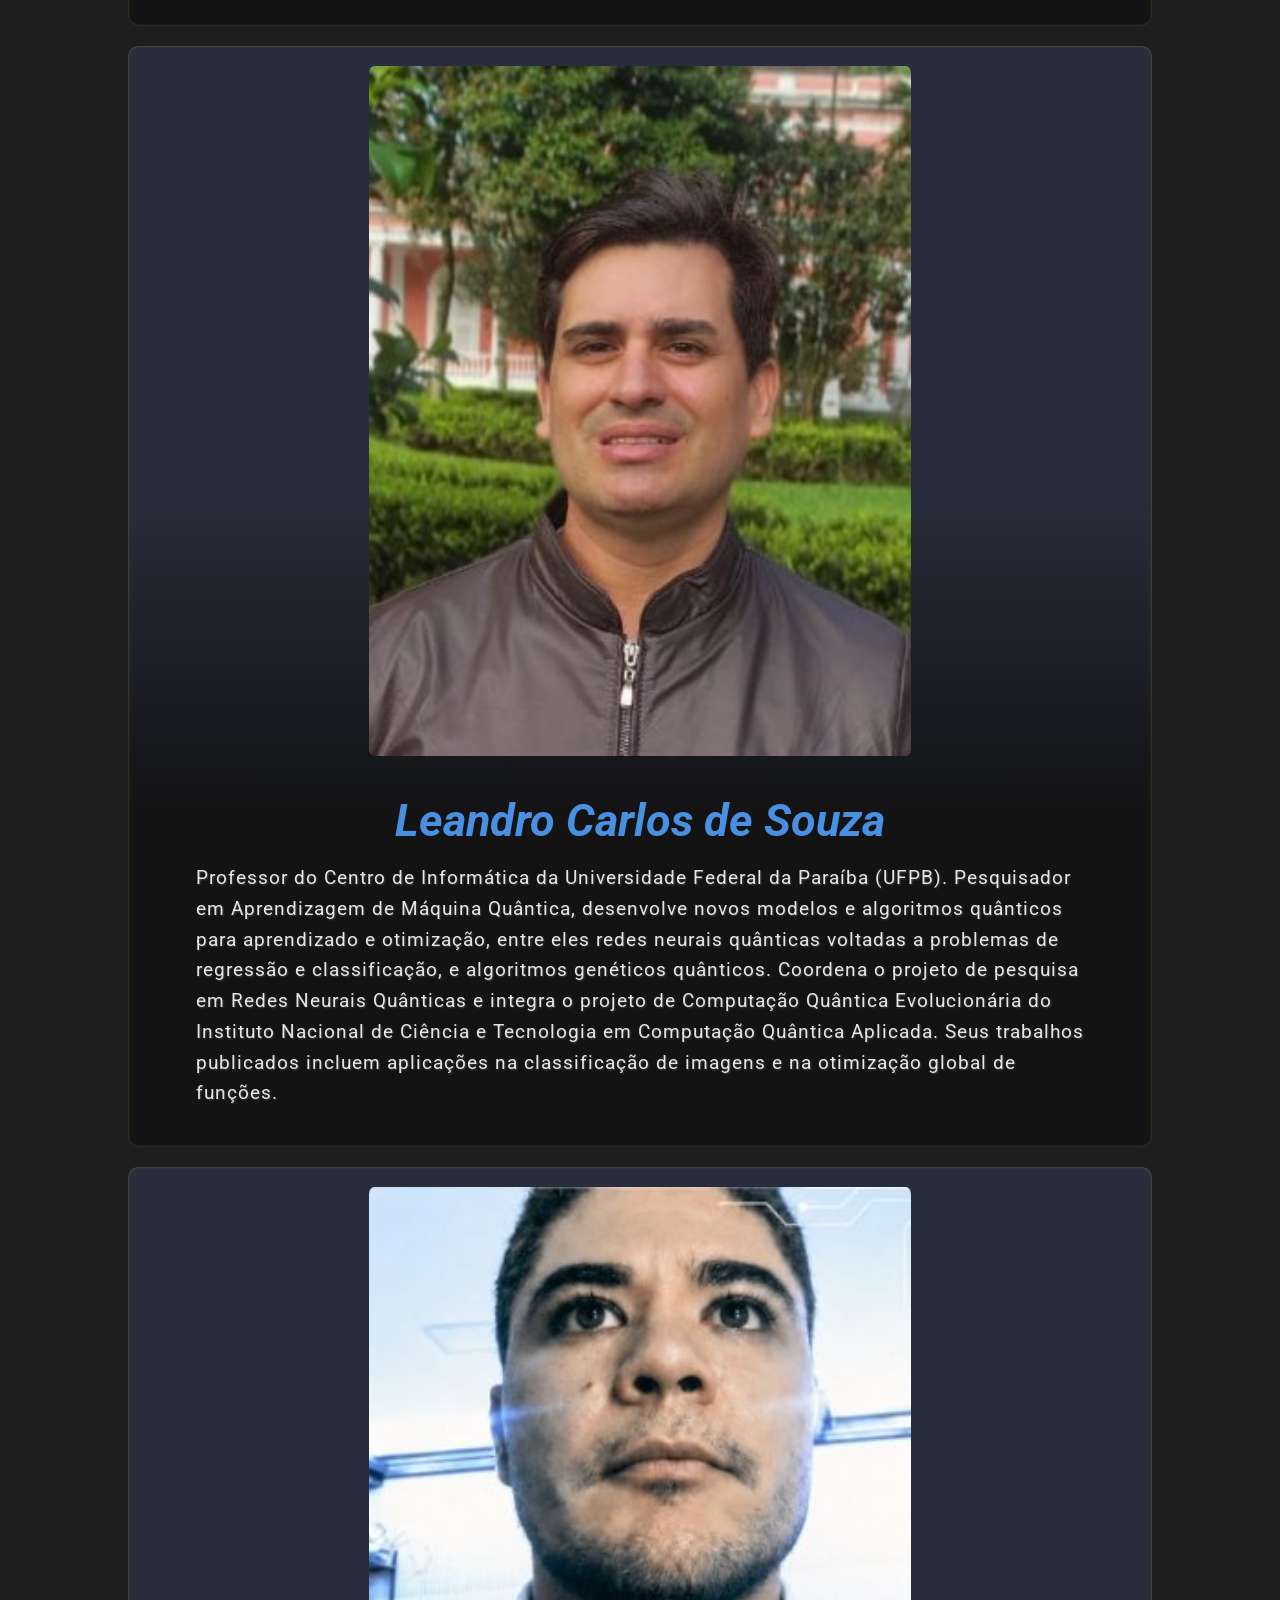
==== commit ad756349: "Atualização do dados dos palestrantes" ====
--- a/index.html
+++ b/index.html
@@ -206,7 +206,7 @@
           <li><span class="item-hora">18h30</span><span class="item-tema"><a href="#otto-pires_desc">Otto Pires</a> (SENAI CIMATEC)<span class="item-subtitulo">Pesquisa em Quantum Machine Learning e sustentabilidade</span></span></li>
           <li><span class="item-hora">19h</span><span class="item-tema"><a href="#nadja-bernardes_desc">Nadja Bernardes</a> (DF/UFPE)<span class="item-subtitulo">Hardware quântico</span></span></li>
           <li><span class="item-hora">19h30</span><span class="item-tema"><a href="#paulo-viana_desc">Paulo Viana</a> (CESAR/Raydian)<span class="item-subtitulo">Pesquisa aplicada e negócios</span></span></li>
-          <li><span class="item-hora">20h</span><span class="item-tema"><a href="#anderson-santos_desc">Anderson Santos</a> (IME/Venturus)<span class="item-subtitulo">Computação quântica e segurança cibernética</span></span></li>
+          <li><span class="item-hora">20h</span><span class="item-tema"><a href="#anderson-santos_desc">Anderson Santos</a> (IME/Venturus)<span class="item-subtitulo">Quantum Approximate Optimization Algorithm</span></span></li>
           <li><span class="item-hora">20h30–21h30</span><span class="item-tema">Apresentação de projetos do Brazil Quantum Camp</span></li>
         </ul>
       </div>
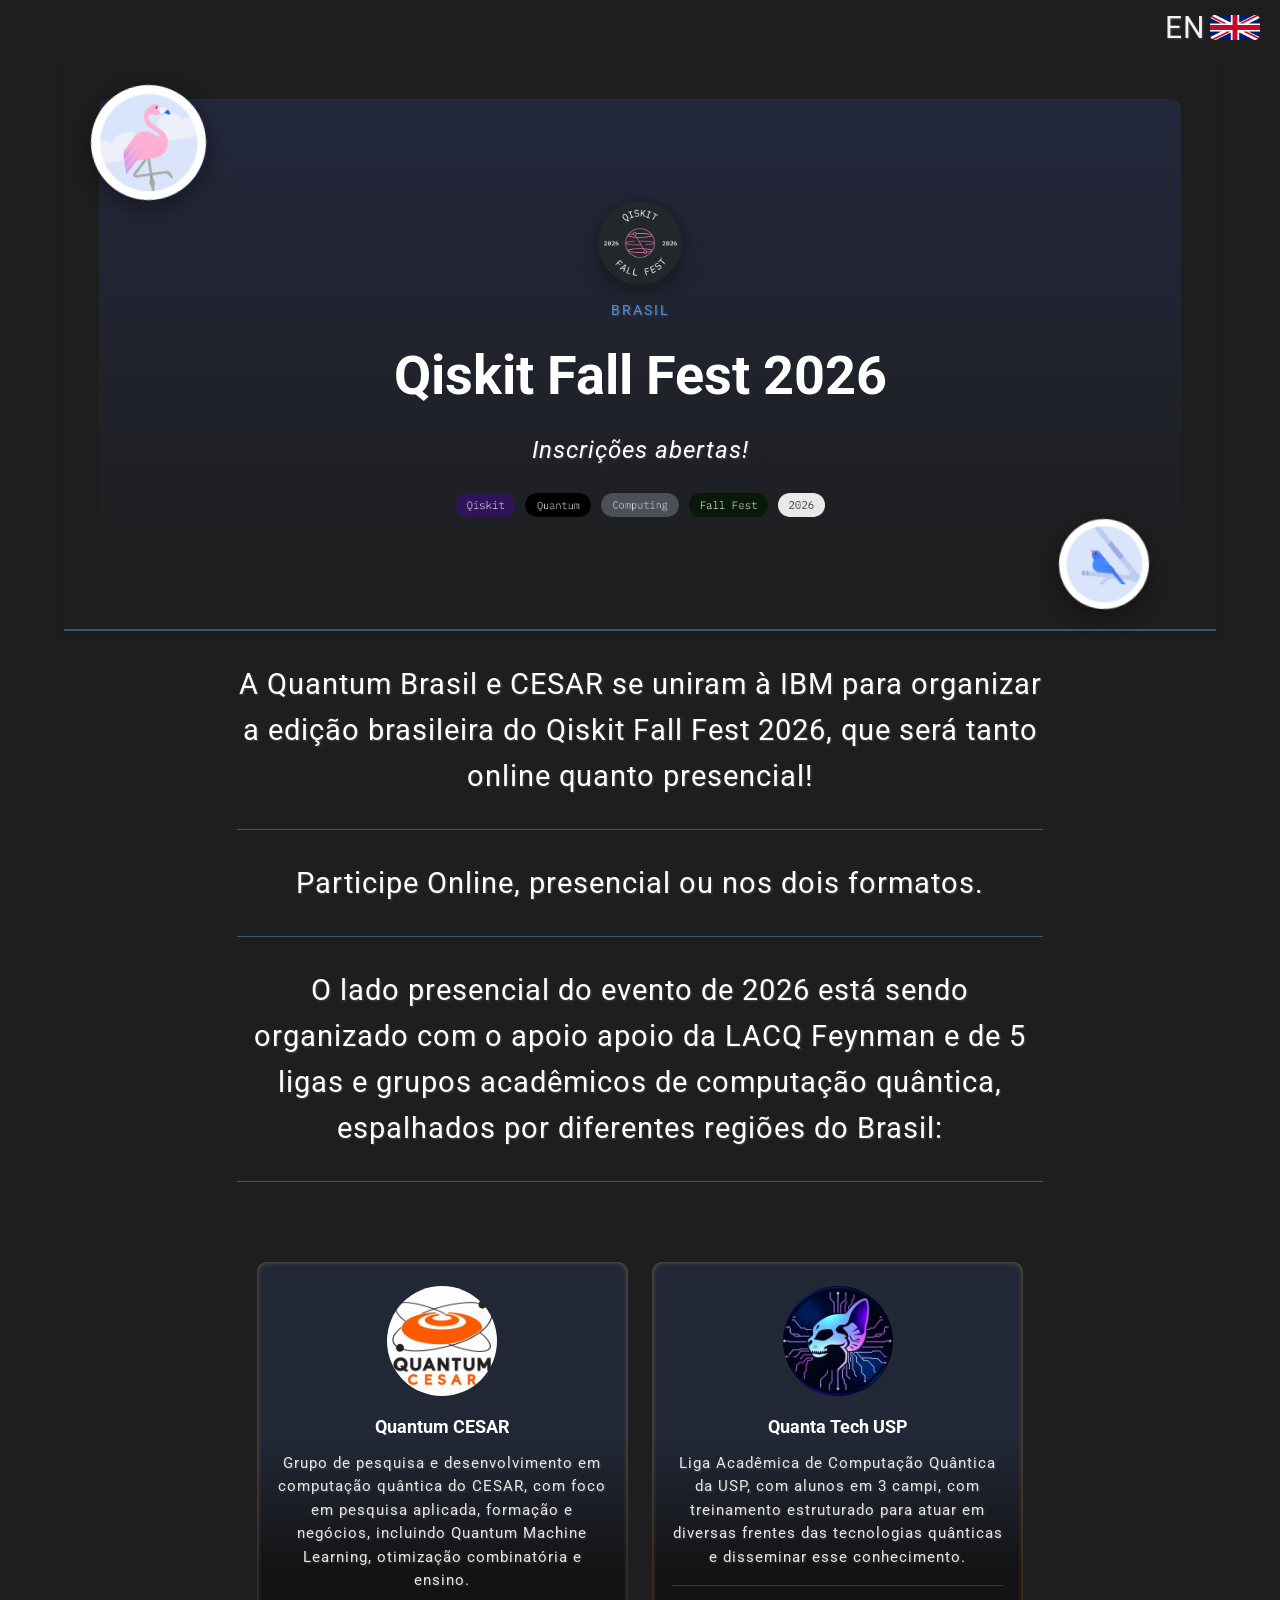
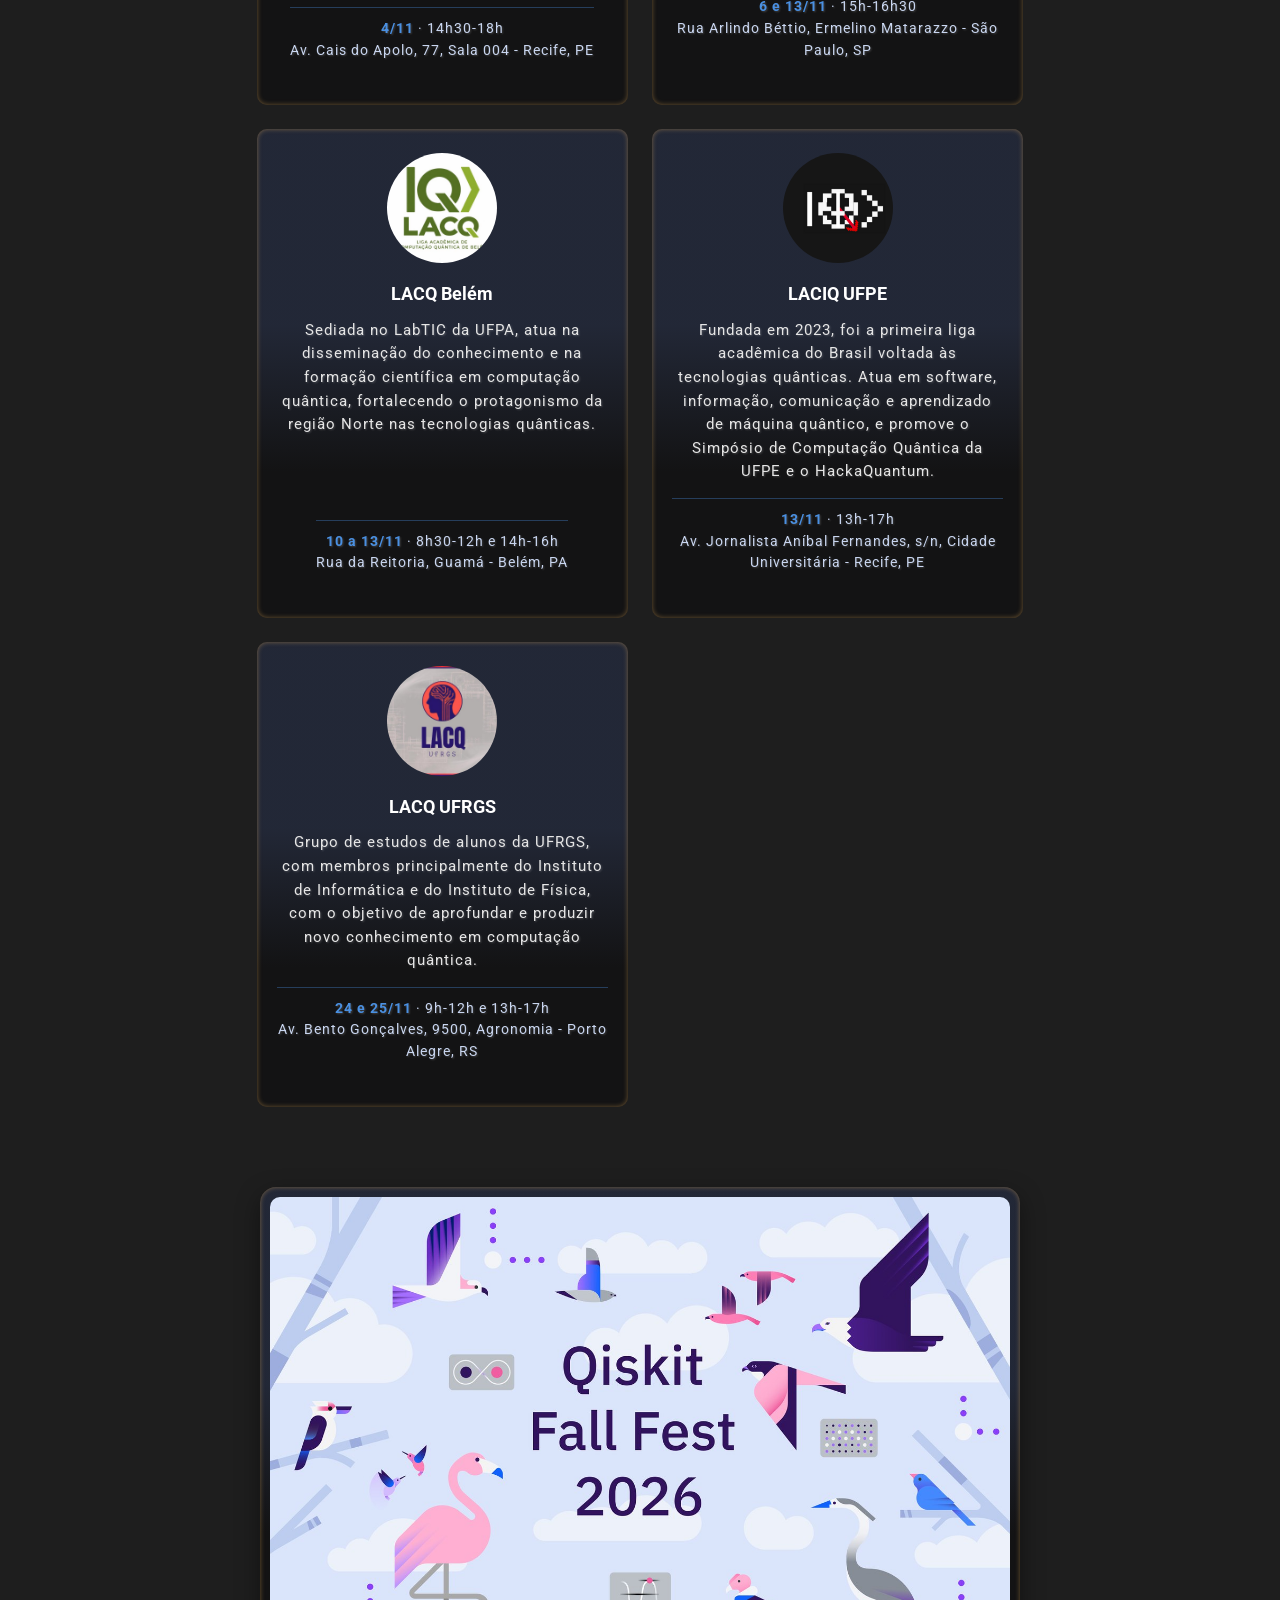
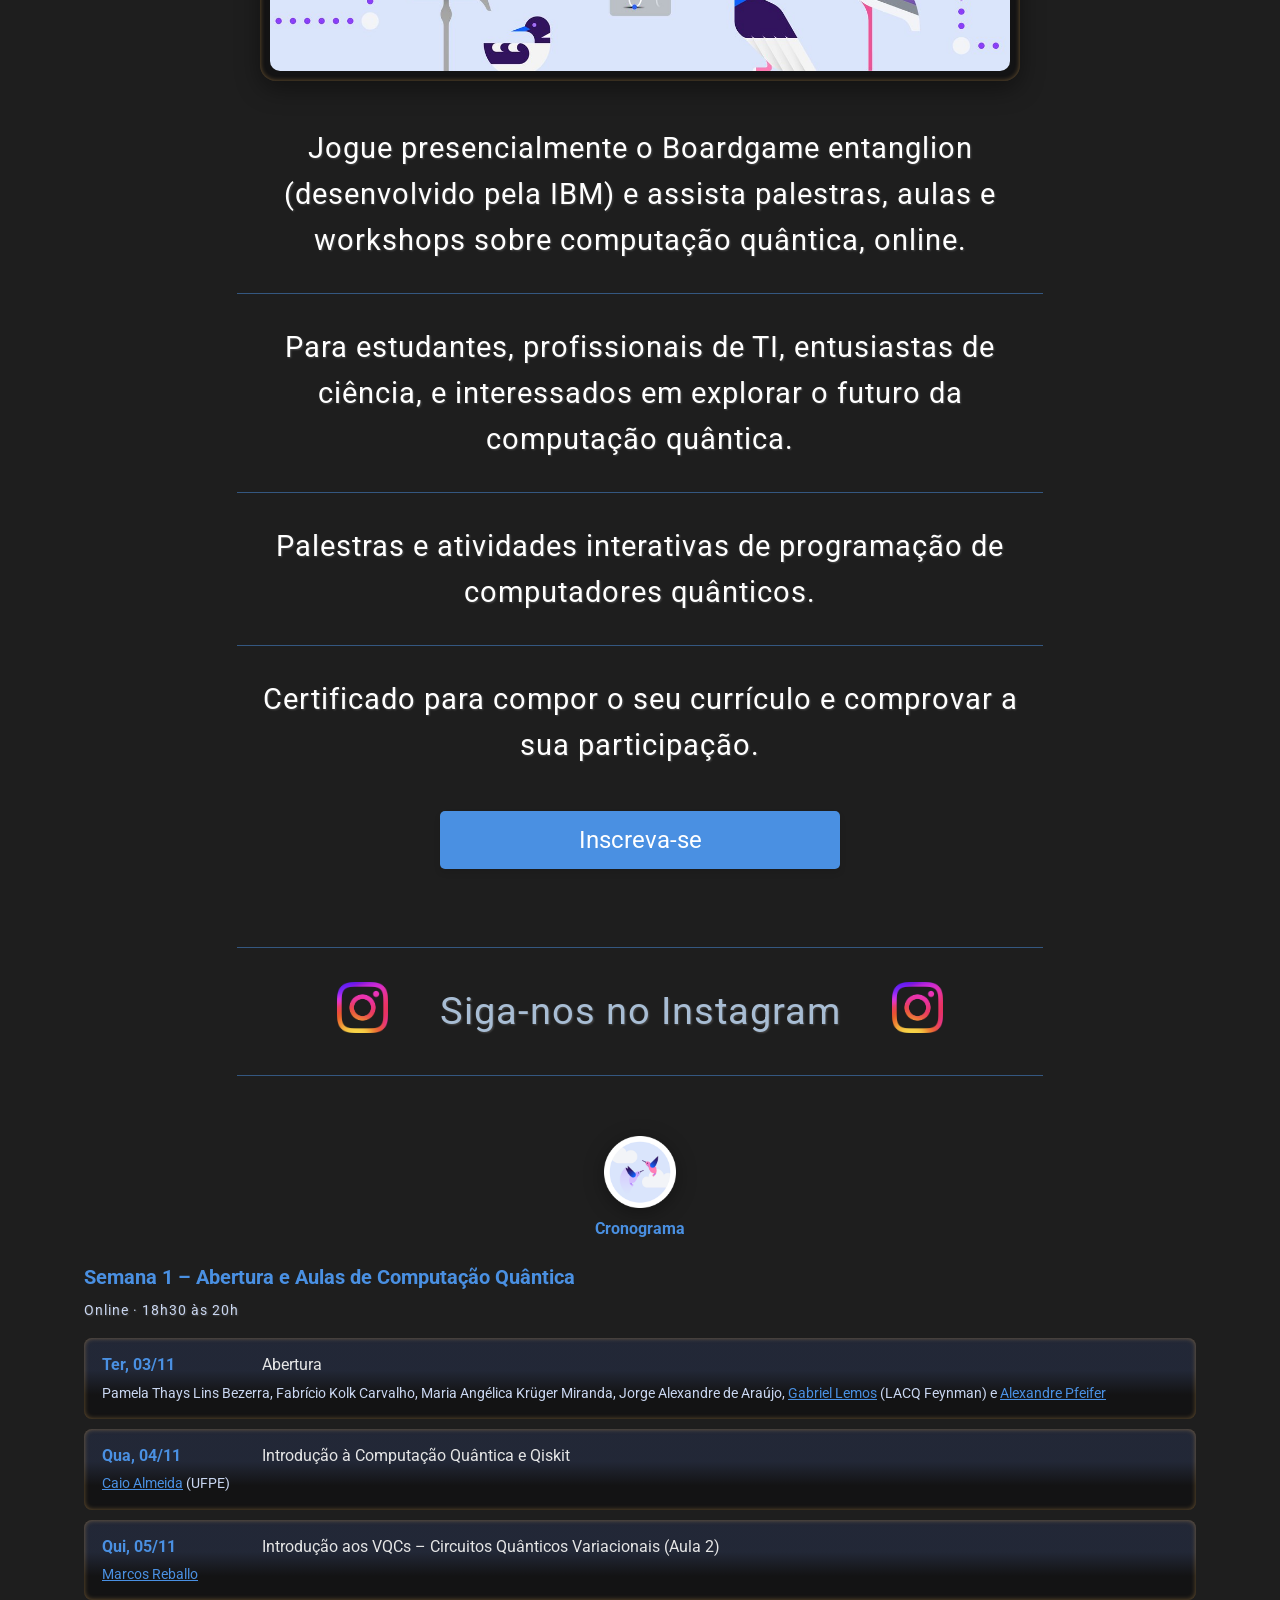
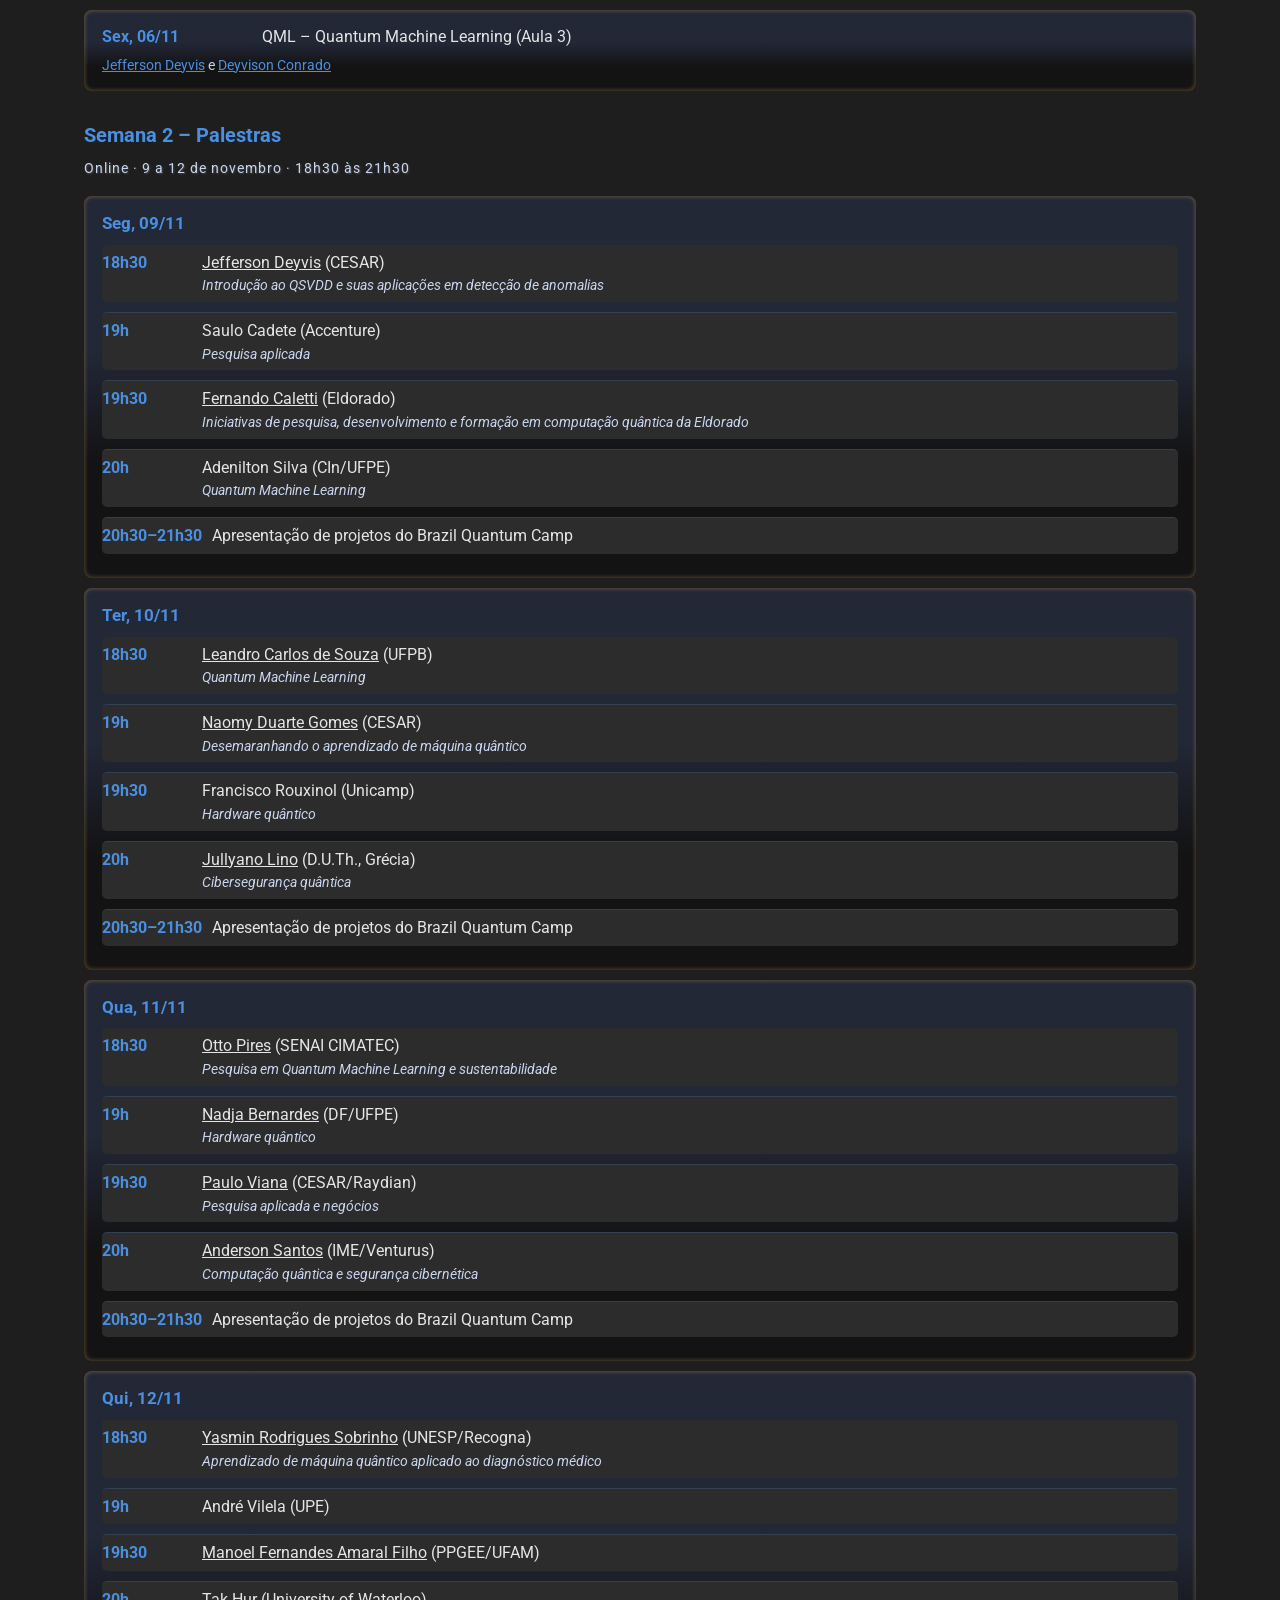
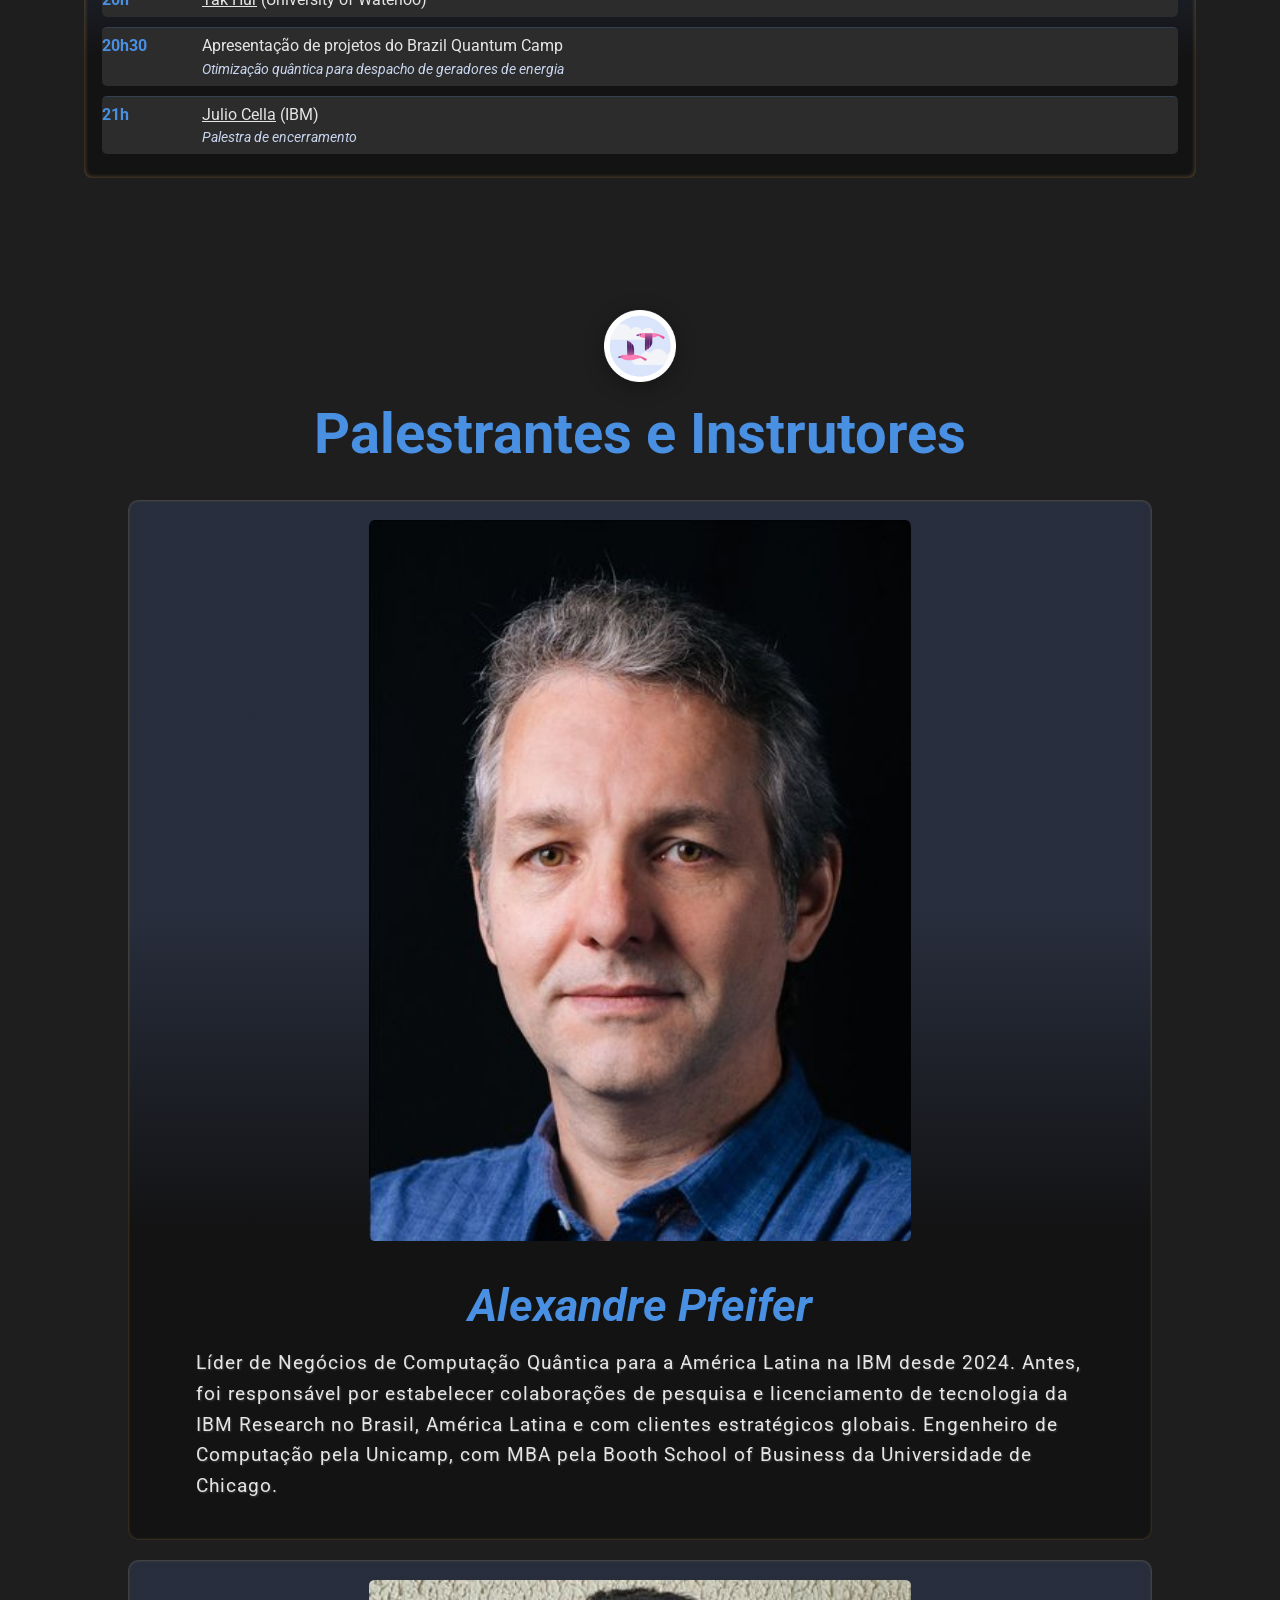
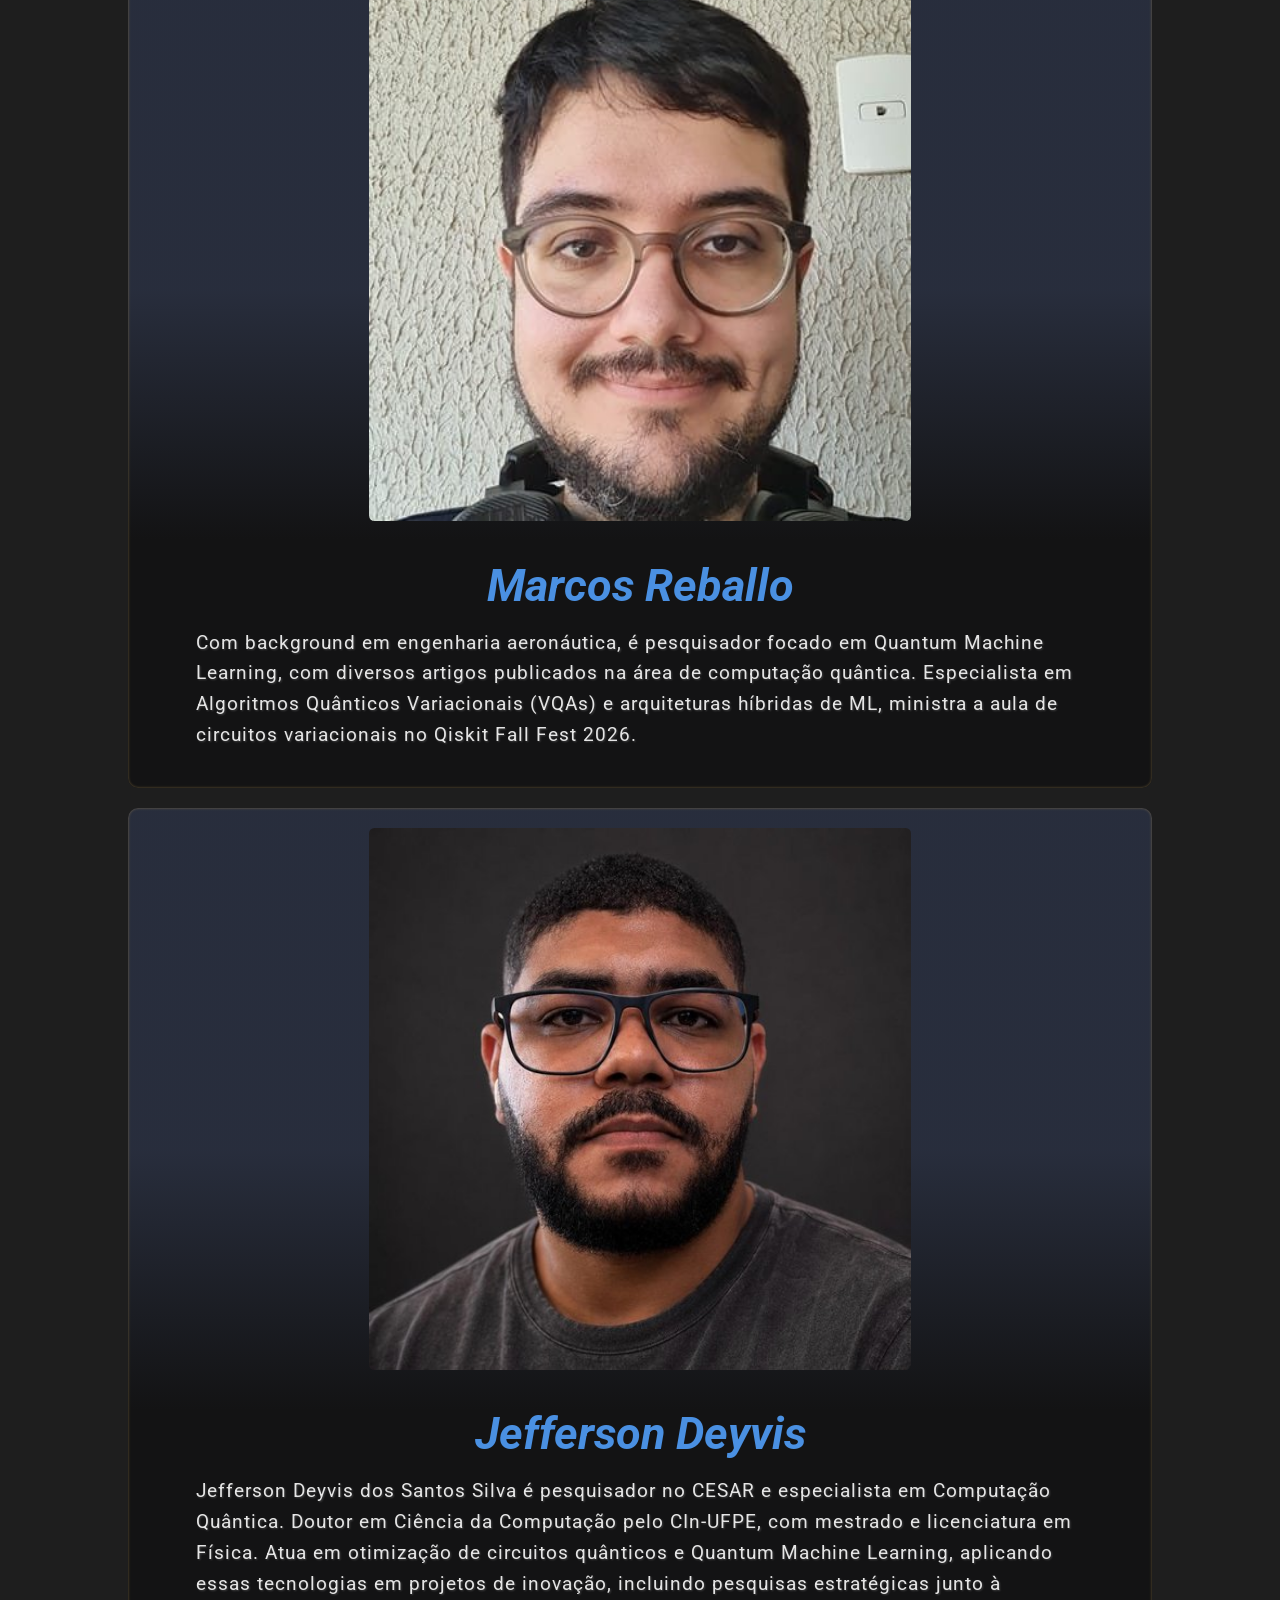
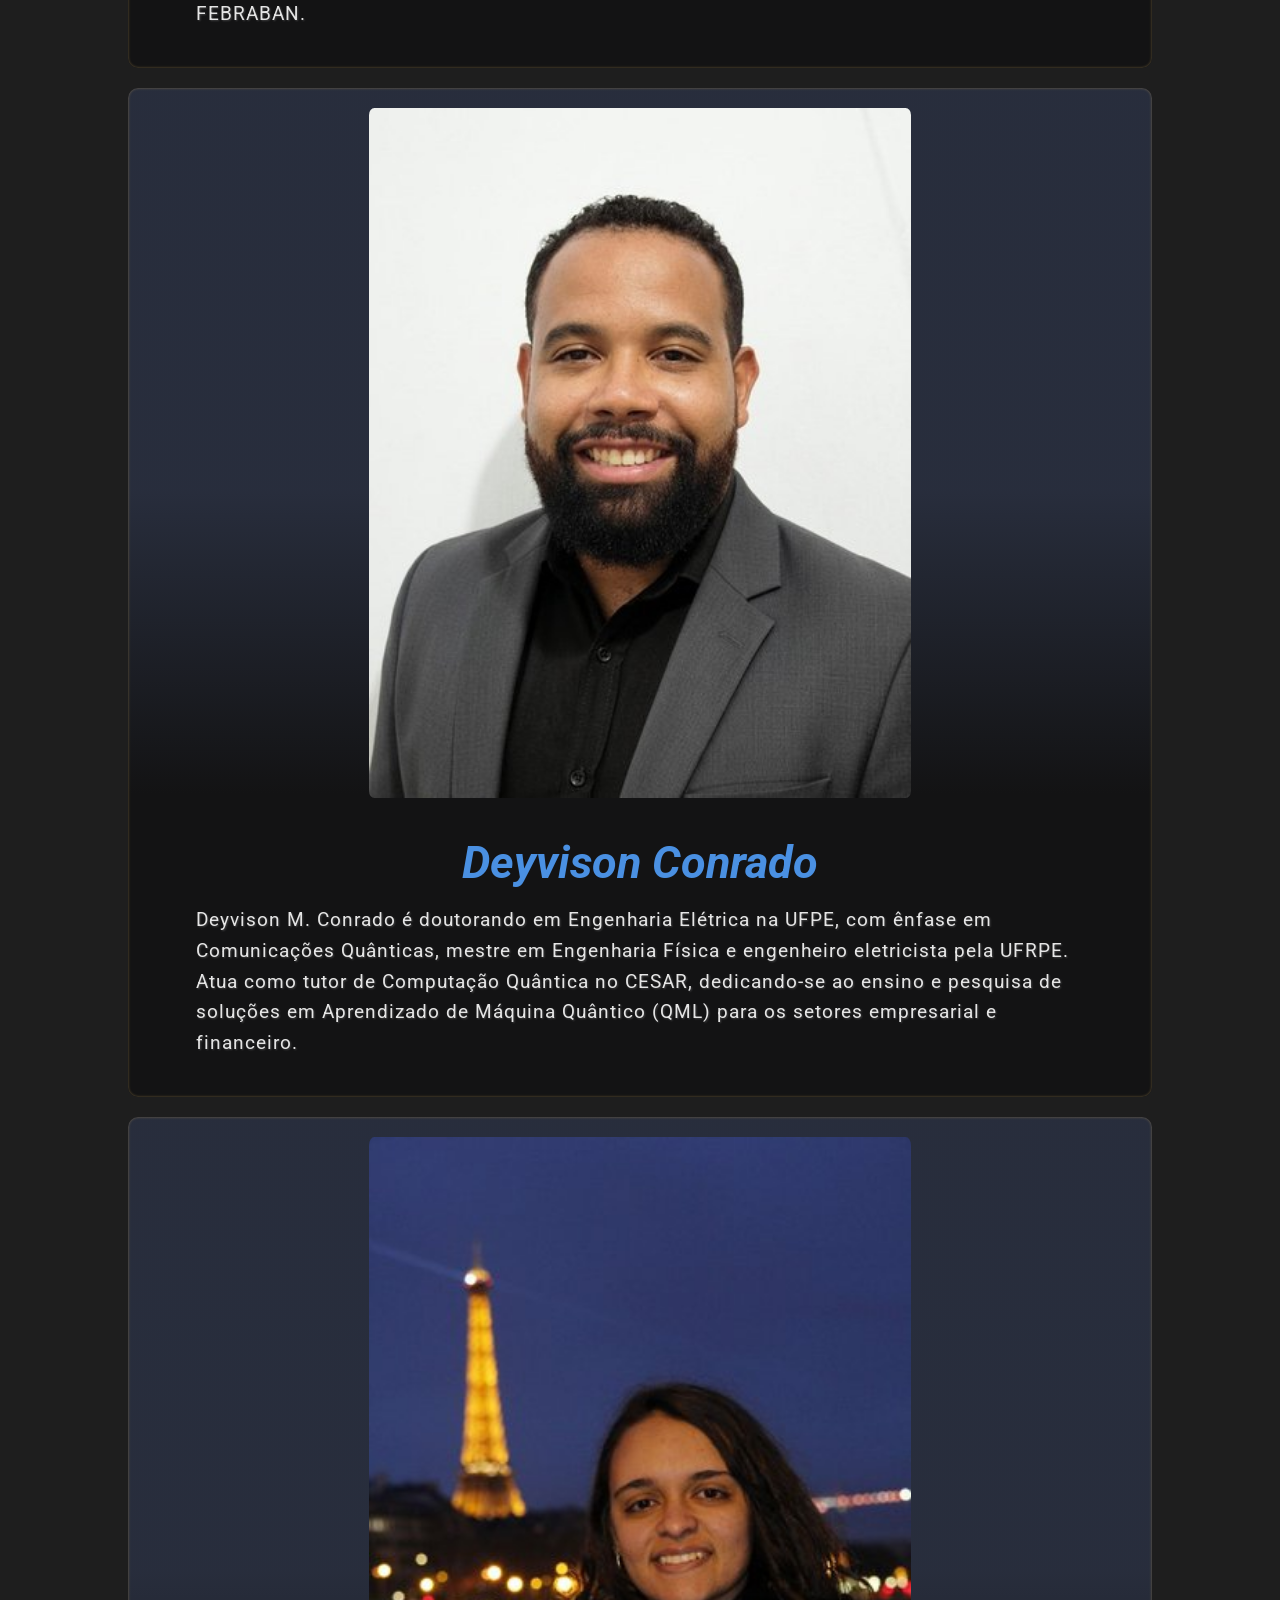
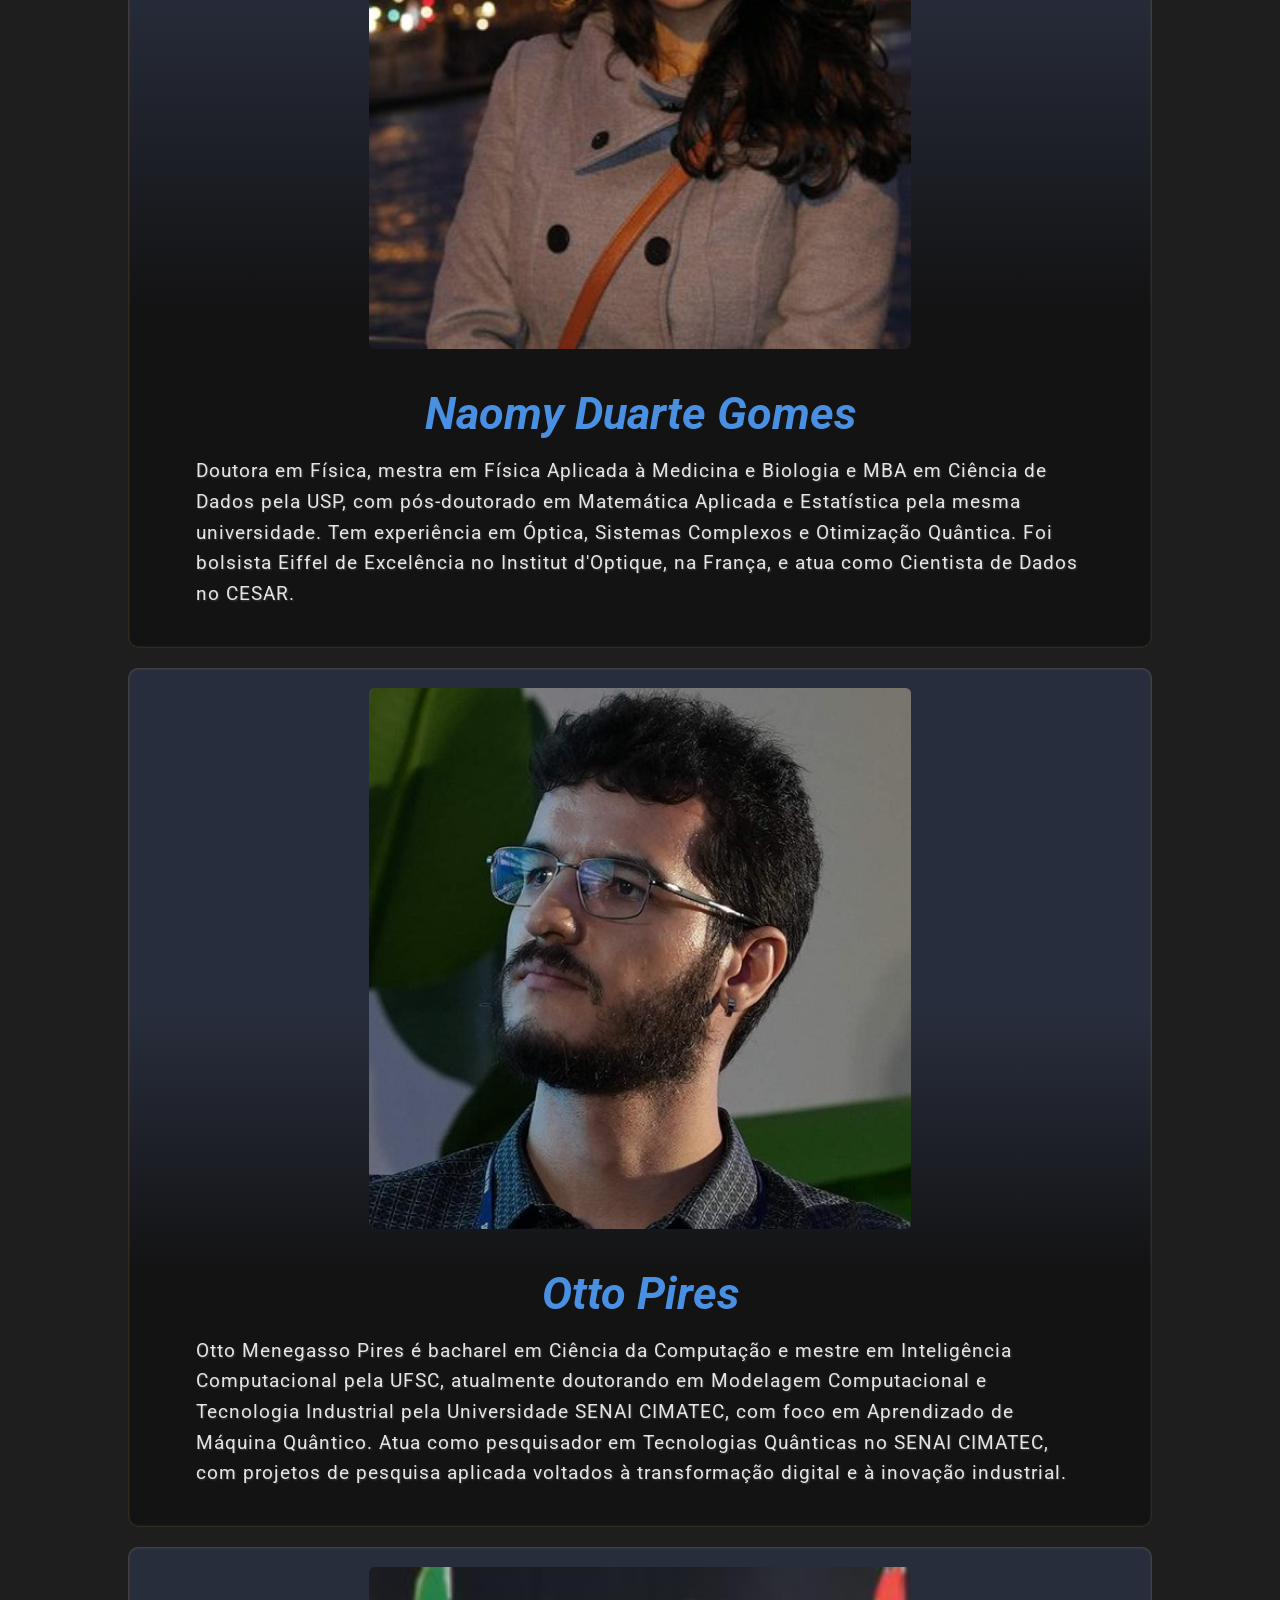
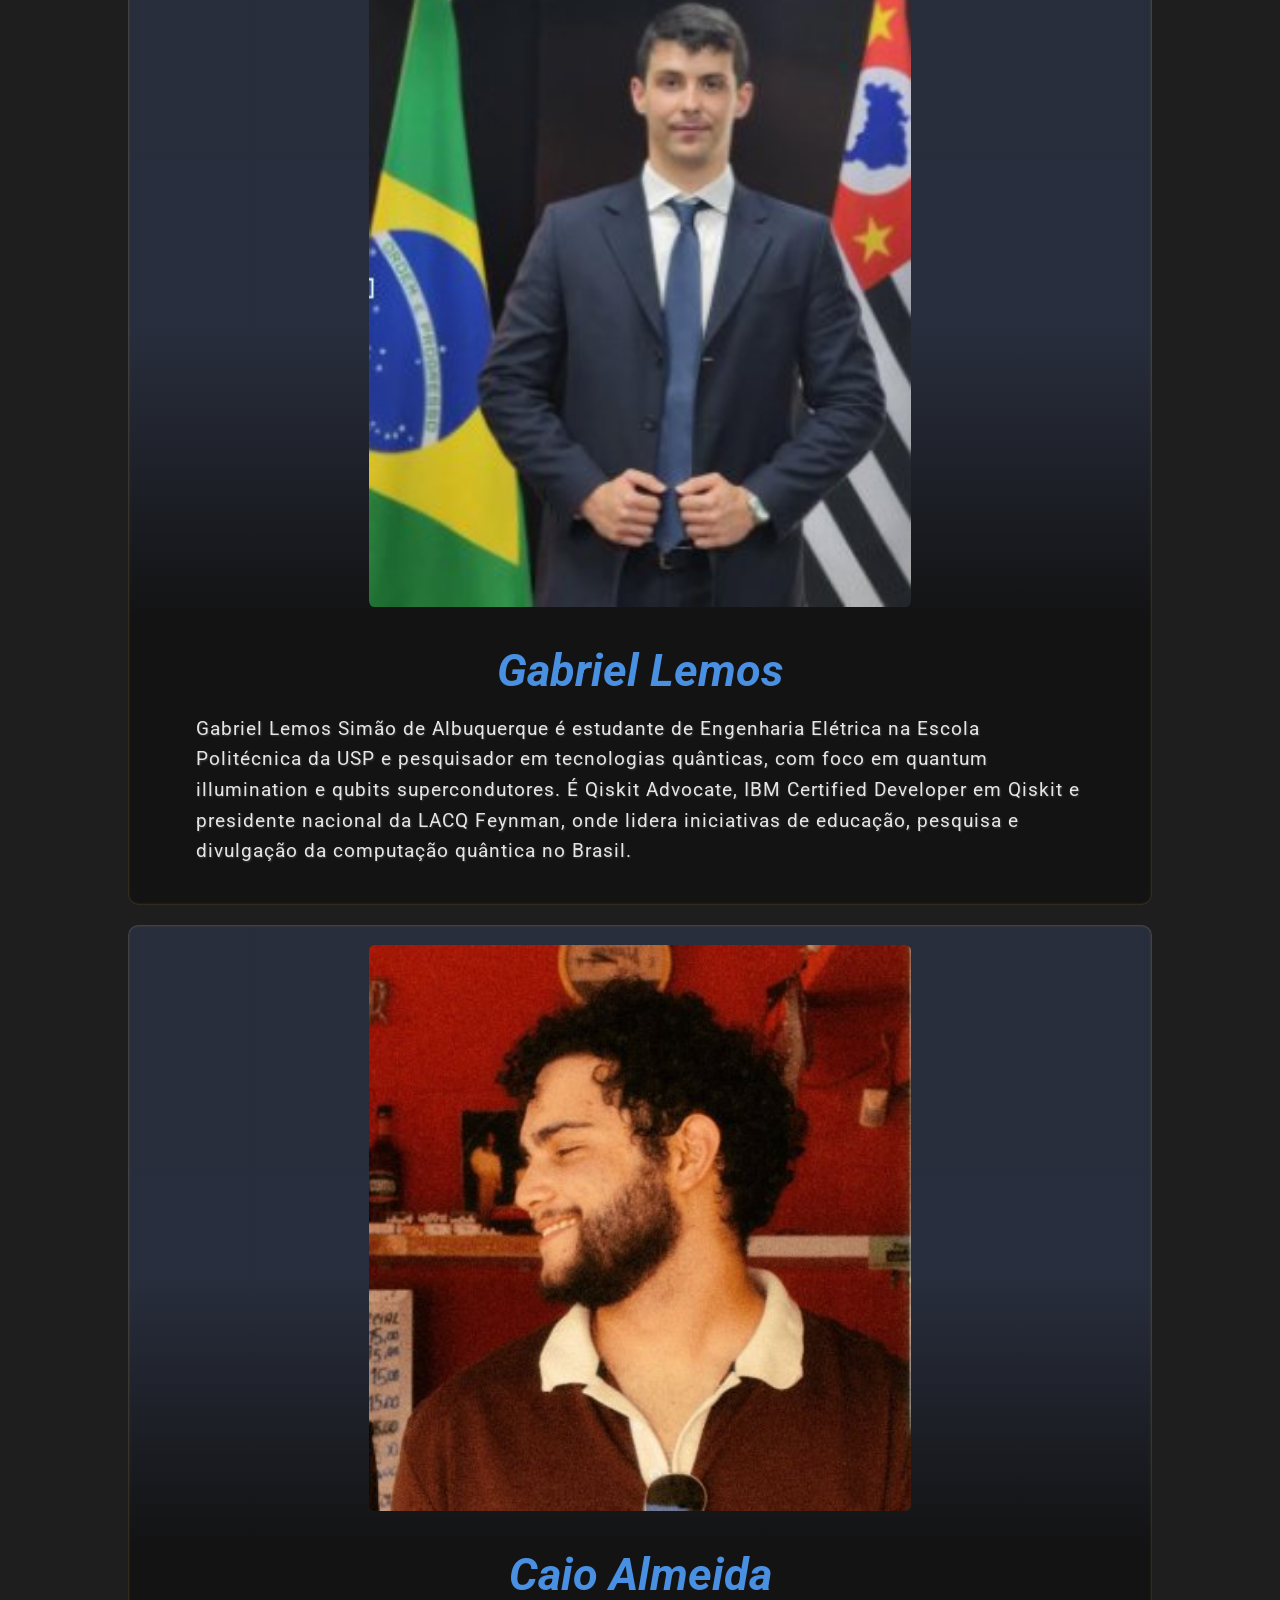
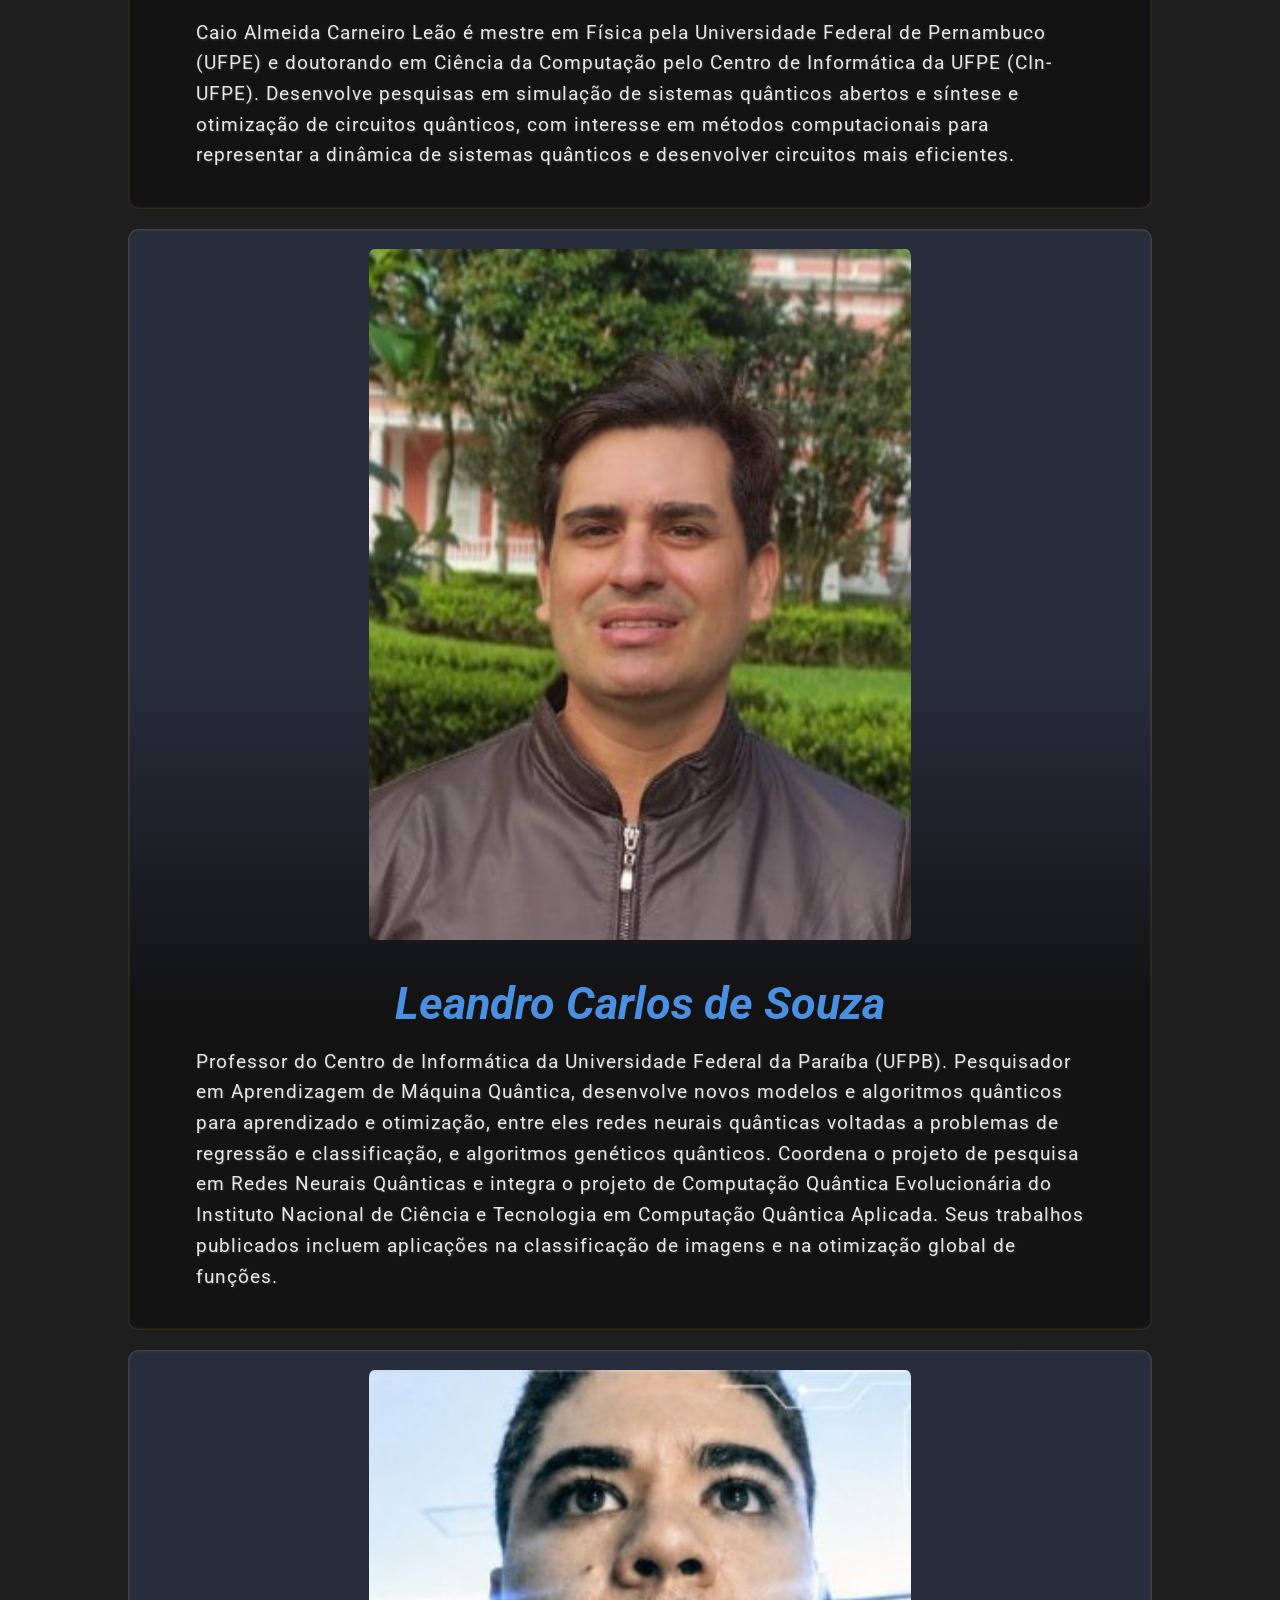
==== commit 583606e3: "Atualizando os palestrantes" ====
--- a/index.html
+++ b/index.html
@@ -183,7 +183,7 @@
         <ul class="dia-itens">
           <li><span class="item-hora">18h30</span><span class="item-tema"><a href="#jefferson-deyvis_desc">Jefferson Deyvis</a> (CESAR)<span class="item-subtitulo">Introdução ao QSVDD e suas aplicações em detecção de anomalias</span></span></li>
           <li><span class="item-hora">19h</span><span class="item-tema">Saulo Cadete (Accenture)<span class="item-subtitulo">Pesquisa aplicada</span></span></li>
-          <li><span class="item-hora">19h30</span><span class="item-tema">Fernando Caletti (Eldorado)<span class="item-subtitulo">Iniciativas de pesquisa, desenvolvimento e formação em computação quântica da Eldorado</span></span></li>
+          <li><span class="item-hora">19h30</span><span class="item-tema"><a href="#fernando-caletti_desc">Fernando Caletti</a> (Eldorado)<span class="item-subtitulo">Iniciativas de pesquisa, desenvolvimento e formação em computação quântica da Eldorado</span></span></li>
           <li><span class="item-hora">20h</span><span class="item-tema">Adenilton Silva (CIn/UFPE)<span class="item-subtitulo">Quantum Machine Learning</span></span></li>
           <li><span class="item-hora">20h30–21h30</span><span class="item-tema">Apresentação de projetos do Brazil Quantum Camp</span></li>
         </ul>
@@ -206,7 +206,7 @@
           <li><span class="item-hora">18h30</span><span class="item-tema"><a href="#otto-pires_desc">Otto Pires</a> (SENAI CIMATEC)<span class="item-subtitulo">Pesquisa em Quantum Machine Learning e sustentabilidade</span></span></li>
           <li><span class="item-hora">19h</span><span class="item-tema"><a href="#nadja-bernardes_desc">Nadja Bernardes</a> (DF/UFPE)<span class="item-subtitulo">Hardware quântico</span></span></li>
           <li><span class="item-hora">19h30</span><span class="item-tema"><a href="#paulo-viana_desc">Paulo Viana</a> (CESAR/Raydian)<span class="item-subtitulo">Pesquisa aplicada e negócios</span></span></li>
-          <li><span class="item-hora">20h</span><span class="item-tema"><a href="#anderson-santos_desc">Anderson Santos</a> (IME/Venturus)<span class="item-subtitulo">Quantum Approximate Optimization Algorithm</span></span></li>
+          <li><span class="item-hora">20h</span><span class="item-tema"><a href="#anderson-santos_desc">Anderson Santos</a> (IME/Venturus)<span class="item-subtitulo">Computação quântica e segurança cibernética</span></span></li>
           <li><span class="item-hora">20h30–21h30</span><span class="item-tema">Apresentação de projetos do Brazil Quantum Camp</span></li>
         </ul>
       </div>
@@ -216,7 +216,10 @@
         <ul class="dia-itens">
           <li><span class="item-hora">18h30</span><span class="item-tema"><a href="#yasmin-sobrinho_desc">Yasmin Rodrigues Sobrinho</a> (UNESP/Recogna)<span class="item-subtitulo">Aprendizado de máquina quântico aplicado ao diagnóstico médico</span></span></li>
           <li><span class="item-hora">19h</span><span class="item-tema">André Vilela (UPE)</span></li>
-          <li><span class="item-hora">20h30–21h30</span><span class="item-tema">Apresentação de projetos do Brazil Quantum Camp</span></li>
+          <li><span class="item-hora">19h30</span><span class="item-tema"><a href="#manoel-amaral-filho_desc">Manoel Fernandes Amaral Filho</a> (PPGEE/UFAM)</span></li>
+          <li><span class="item-hora">20h</span><span class="item-tema"><a href="#tak-hur_desc">Tak Hur</a> (University of Waterloo)</span></li>
+          <li><span class="item-hora">20h30</span><span class="item-tema">Apresentação de projetos do Brazil Quantum Camp<span class="item-subtitulo">Otimização quântica para despacho de geradores de energia</span></span></li>
+          <li><span class="item-hora">21h</span><span class="item-tema"><a href="#julio-cella_desc">Julio Cella</a> (IBM)<span class="item-subtitulo">Palestra de encerramento</span></span></li>
         </ul>
       </div>
     </div>
@@ -365,6 +368,46 @@
           <h3>Yasmin Rodrigues Sobrinho</h3>
         </div>
         <p class="bio">Graduanda em Sistemas de Informação pela Universidade Estadual Paulista (UNESP), campus de Bauru, e pesquisadora de Iniciação Científica em Aprendizado de Máquina Quântico. Integra o Recogna Biometric Pattern Recognition Research Group, onde desenvolve arquiteturas híbridas quântico-clássicas aplicadas ao diagnóstico médico, com foco na classificação de câncer de mama.</p>
+      </div>
+    </div>
+
+    <div id="fernando-caletti_desc" class="palestrante-card">
+      <img class="palestrante-photo" src="Palestrantes/fernando-caletti/foto.jpg" alt="Foto Fernando Caletti">
+      <div class="info-palestrante">
+        <div class="nome_palestrante_linkedin_icone">
+          <h3>Fernando Caletti</h3>
+        </div>
+        <p class="bio">Fernando Augusto Caletti é pesquisador e desenvolvedor de software sênior, com ampla experiência em projetos de P&amp;D, e atualmente lidera o time de pesquisa em Computação Quântica Aplicada do Instituto Eldorado, em Porto Alegre.</p>
+      </div>
+    </div>
+
+    <div id="julio-cella_desc" class="palestrante-card">
+      <img class="palestrante-photo" src="Palestrantes/julio-cella/foto.jpg" alt="Foto Julio Cella">
+      <div class="info-palestrante">
+        <div class="nome_palestrante_linkedin_icone">
+          <h3>Julio Cella</h3>
+        </div>
+        <p class="bio">Com mais de 27 anos de experiência em vendas e tecnologia, já trabalhou na Microsoft, Symantec, Kaspersky e Trend Micro. É graduado em Física e atua atualmente como BP Leader em Data &amp; IA para Argentina e Paraguai, além de Embaixador Sênior em Computação Quântica da IBM.</p>
+      </div>
+    </div>
+
+    <div id="tak-hur_desc" class="palestrante-card">
+      <img class="palestrante-photo" src="Palestrantes/tak-hur/foto.jpg" alt="Foto Tak Hur">
+      <div class="info-palestrante">
+        <div class="nome_palestrante_linkedin_icone">
+          <h3>Tak Hur</h3>
+        </div>
+        <p class="bio">Pesquisador de pós-doutorado na University of Waterloo. Atua na interseção entre computação quântica e inteligência artificial, com trabalhos em Quantum Machine Learning, decodificadores neurais para correção de erros quânticos e estados quânticos neurais.</p>
+      </div>
+    </div>
+
+    <div id="manoel-amaral-filho_desc" class="palestrante-card">
+      <img class="palestrante-photo" src="Palestrantes/manoel-amaral-filho/foto.jpg" alt="Foto Manoel Fernandes Amaral Filho">
+      <div class="info-palestrante">
+        <div class="nome_palestrante_linkedin_icone">
+          <h3>Manoel Fernandes Amaral Filho</h3>
+        </div>
+        <p class="bio">Doutorando em Engenharia Elétrica no PPGEE/UFAM, no grupo interinstitucional de pesquisa quântica UFAM–IME, sob orientação do Prof. Dr. Iury Valente de Bessa (UFAM) e coorientação do Prof. Dr. Anderson F. P. dos Santos (IME). Coronel R/1 do Exército, advogado e professor de Direito da UEA, pesquisa governança e transição para a criptografia pós-quântica em setores críticos.</p>
       </div>
     </div>
 
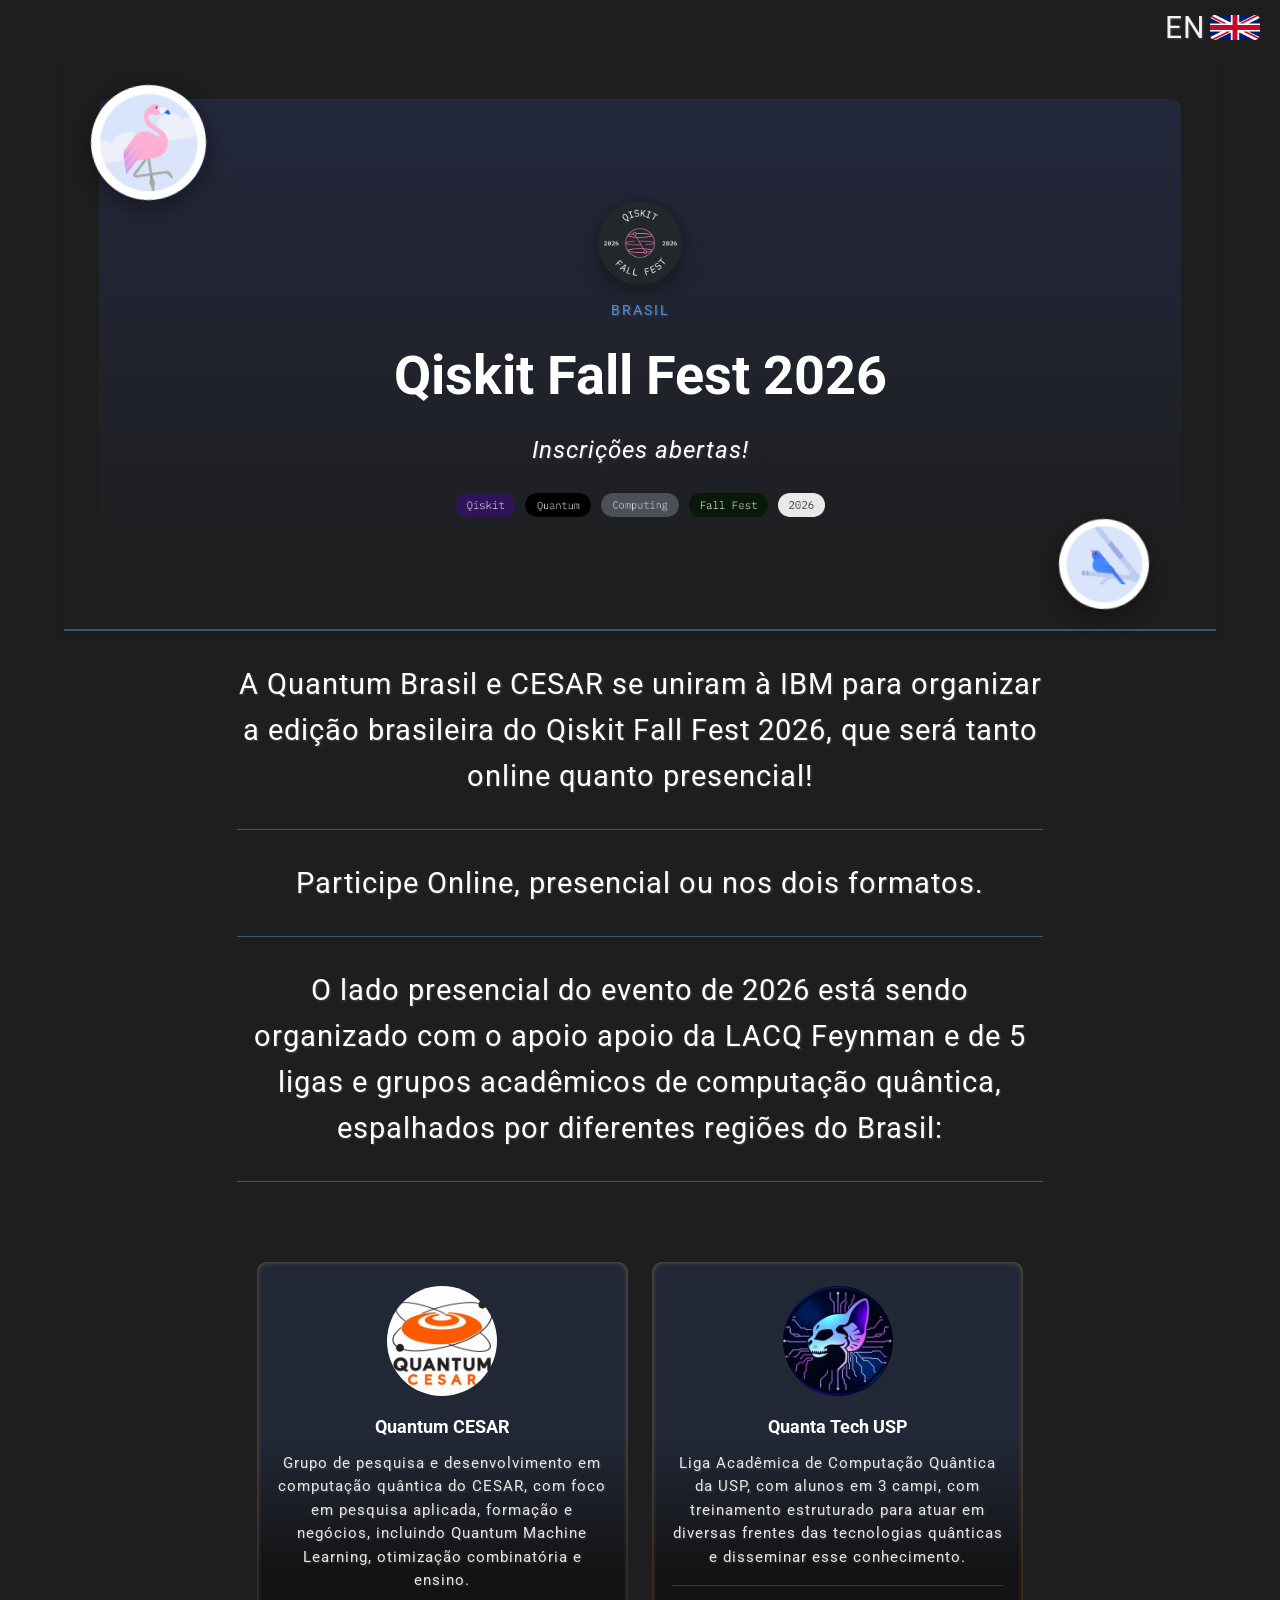
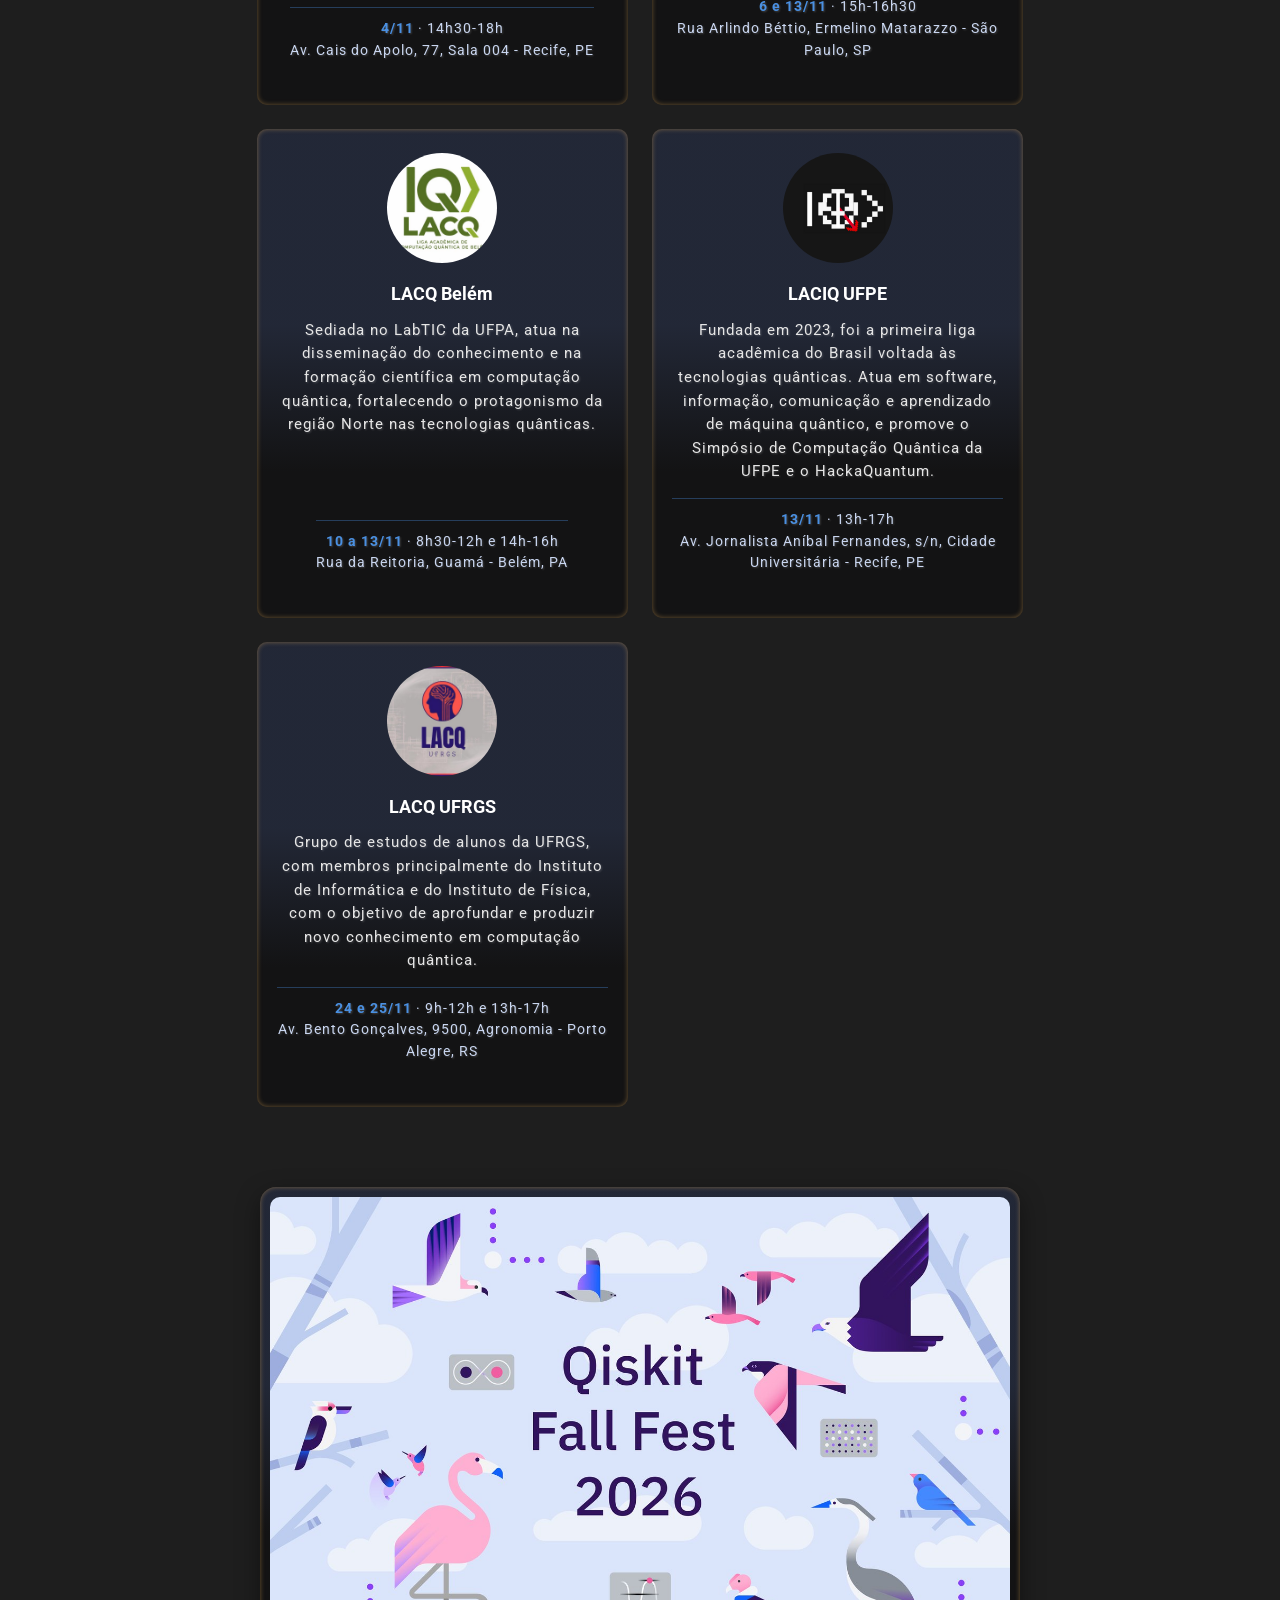
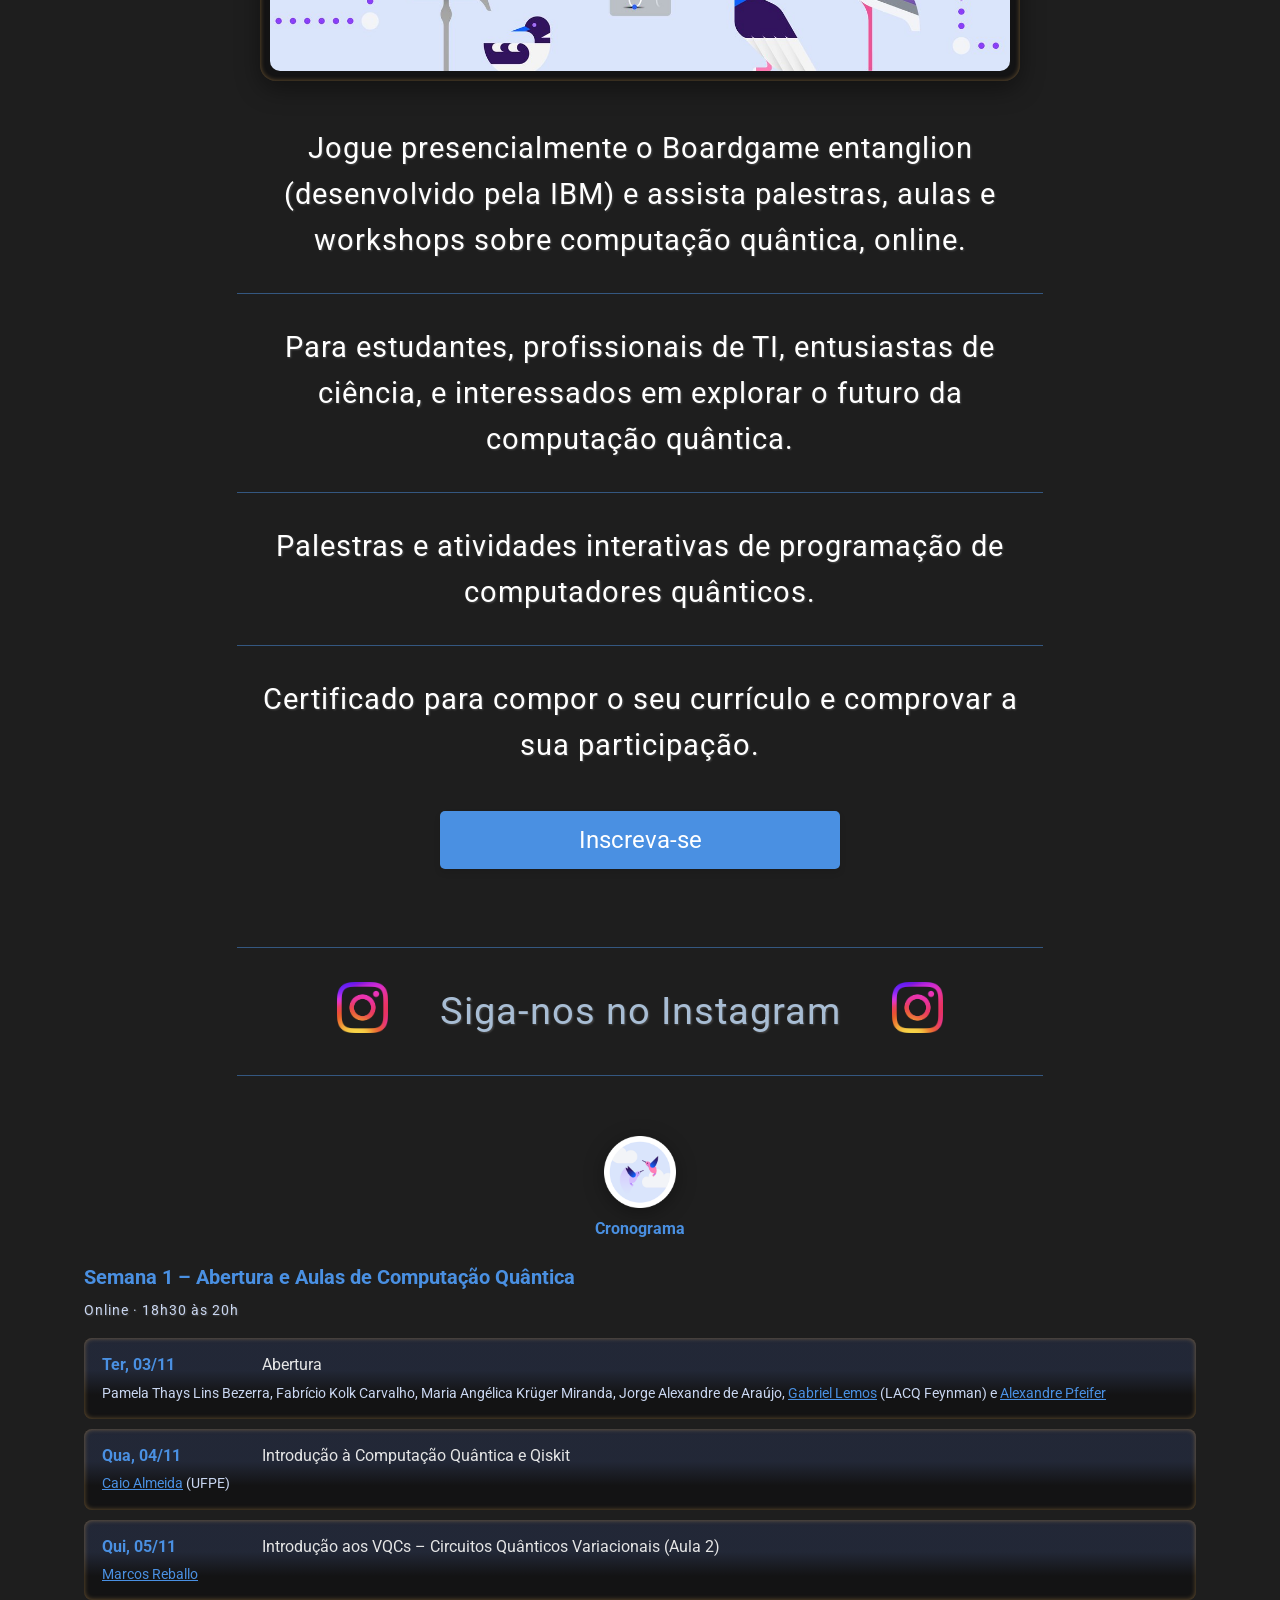
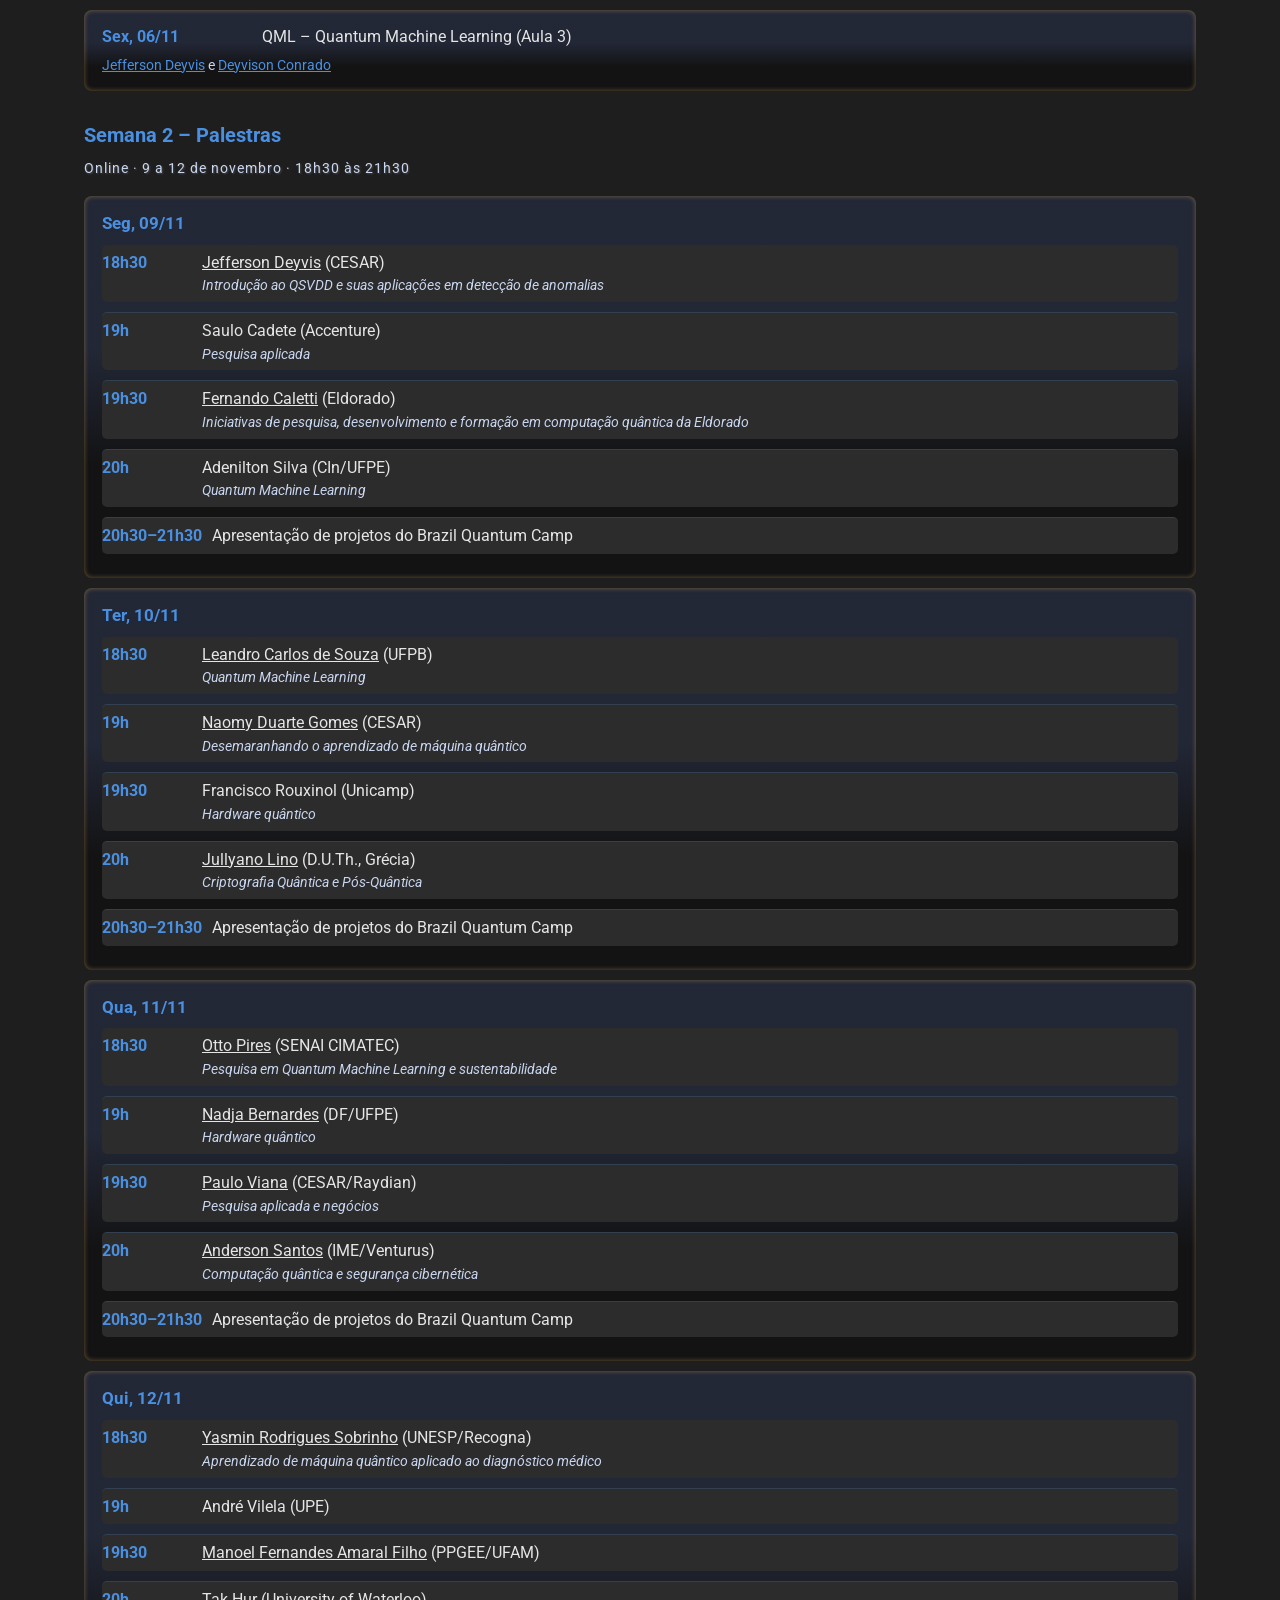
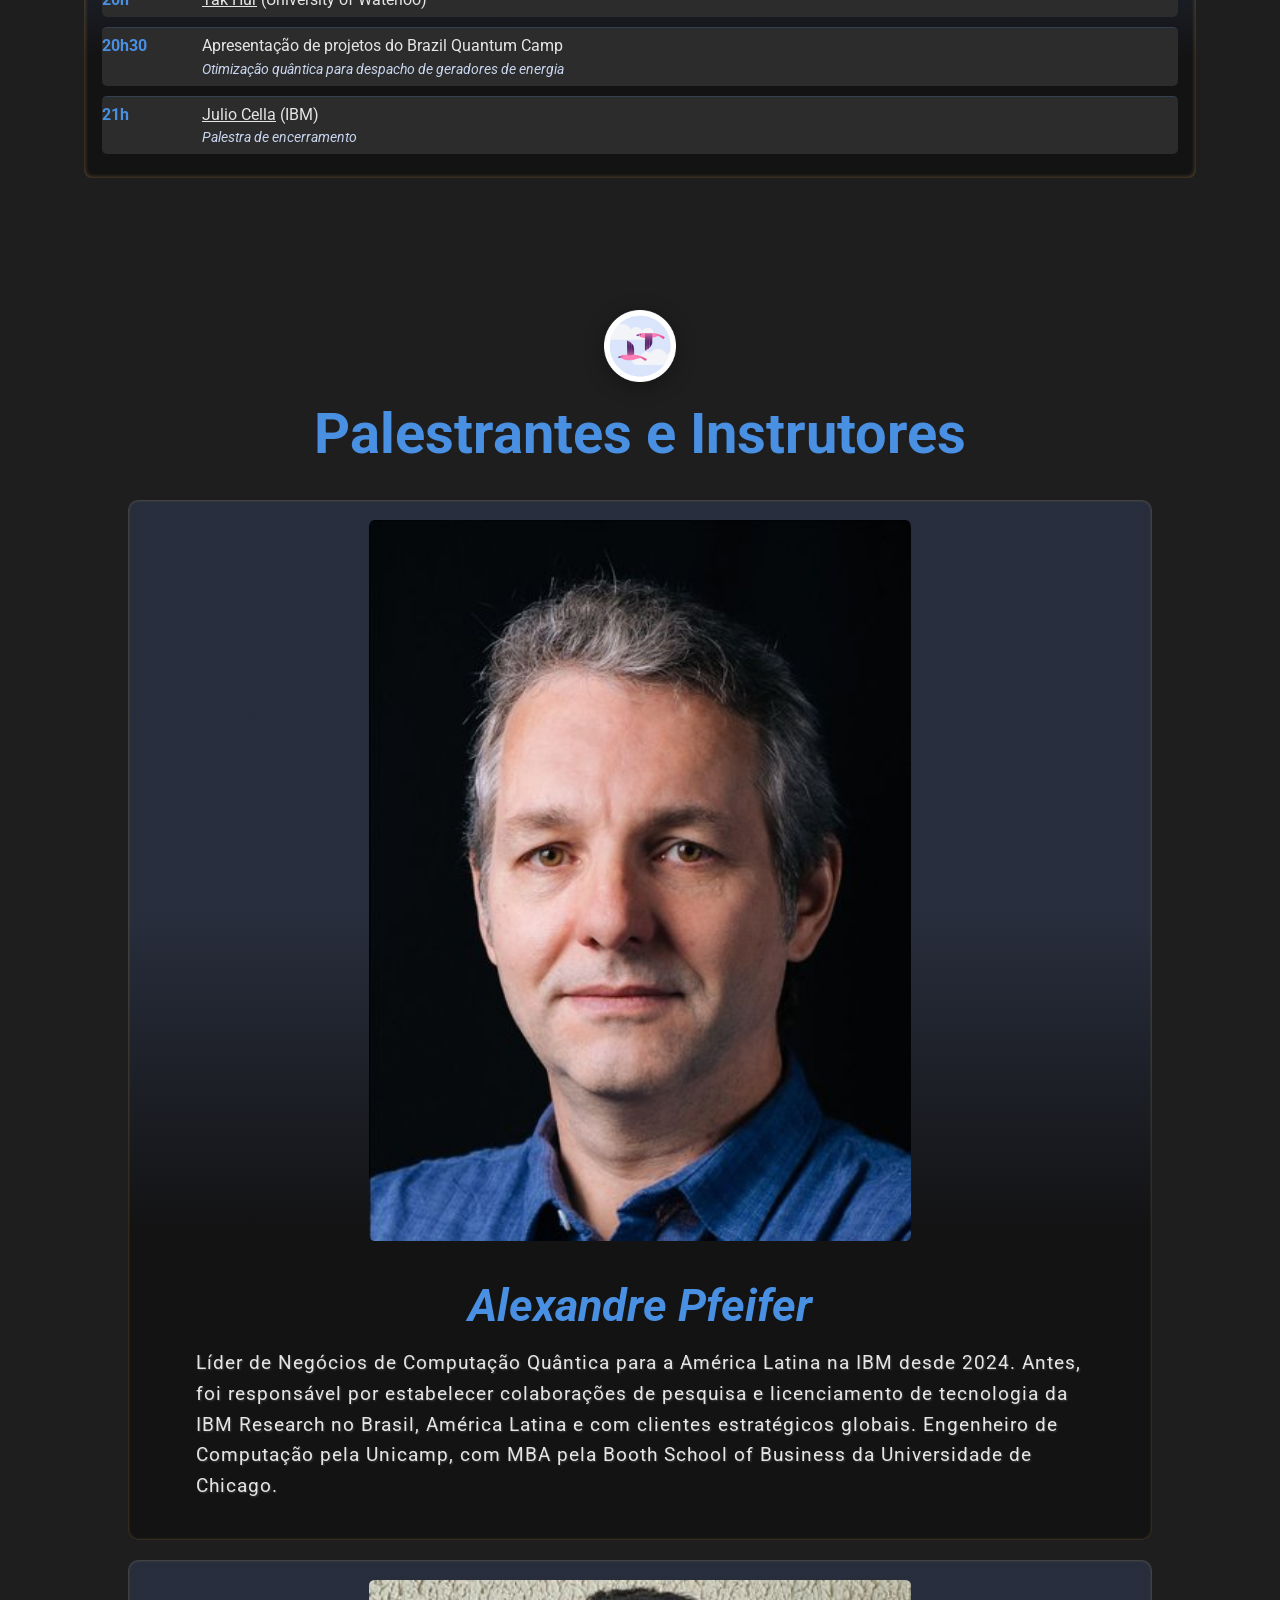
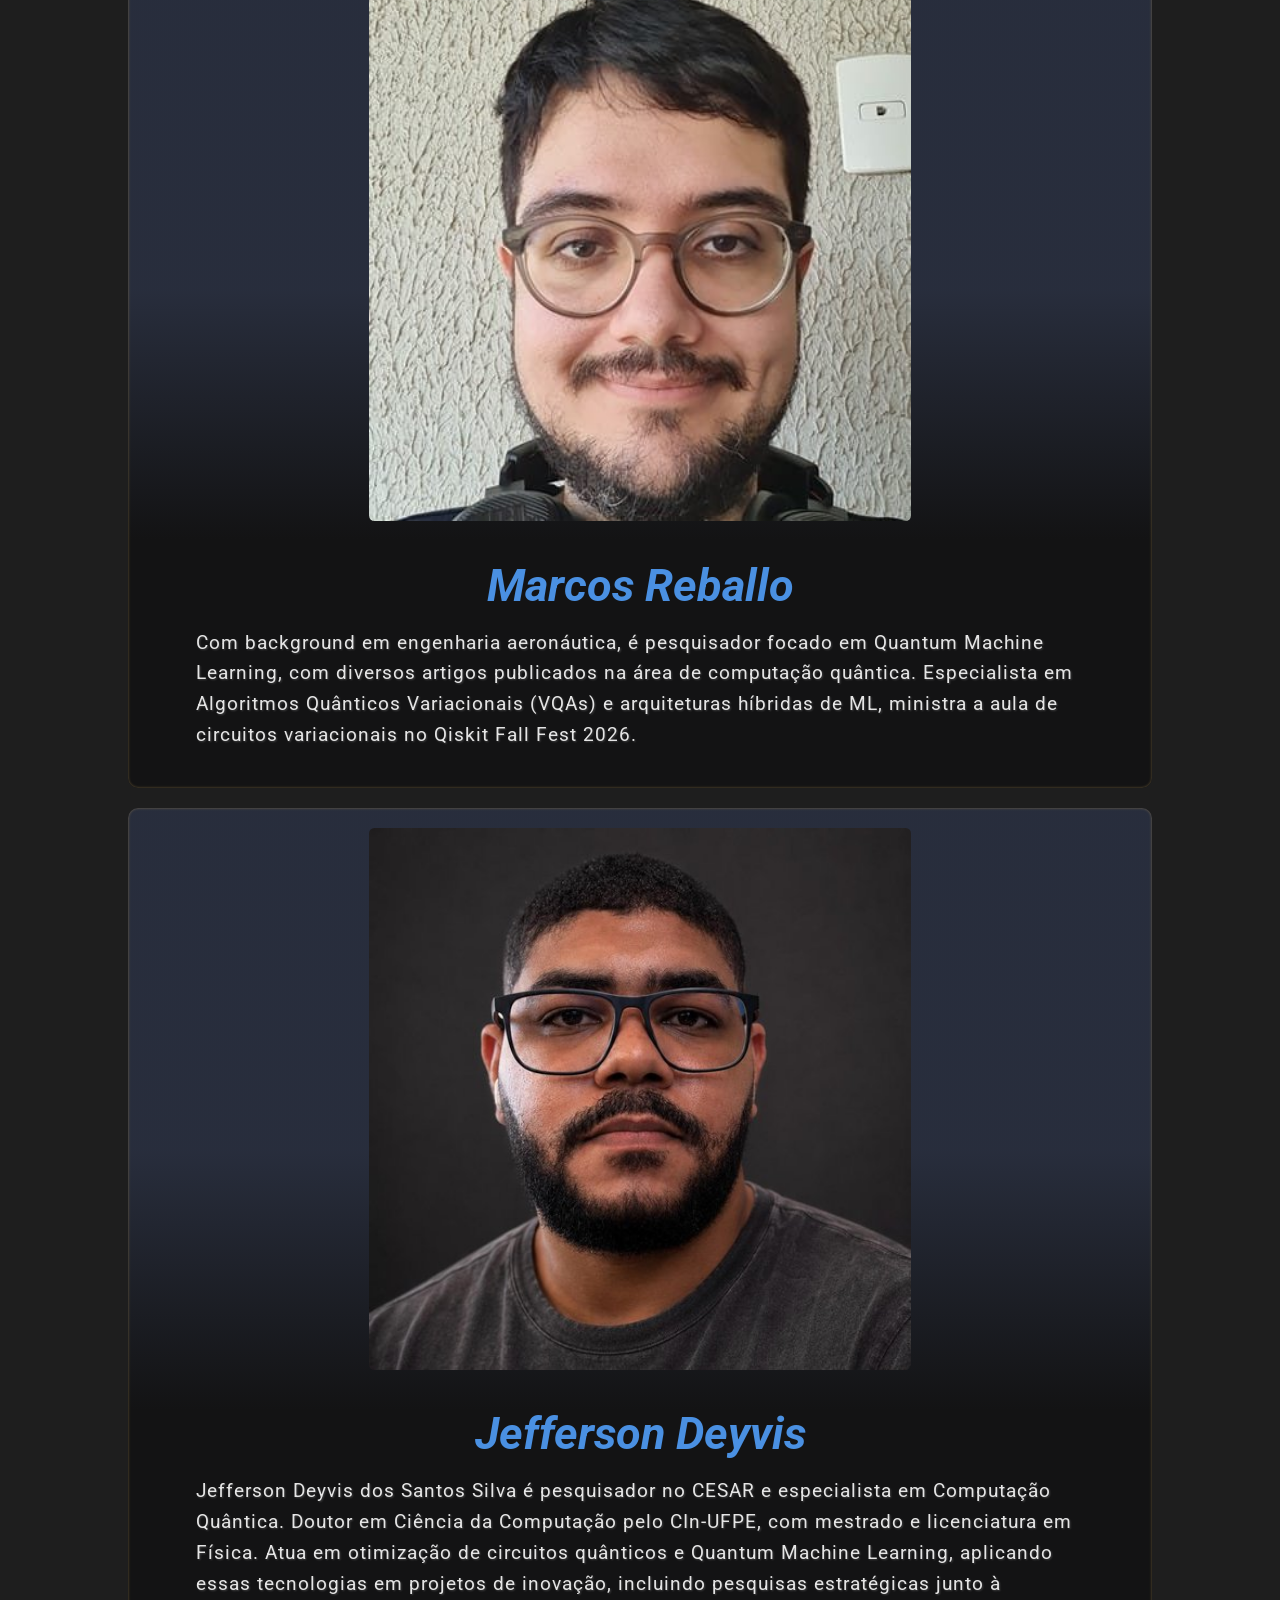
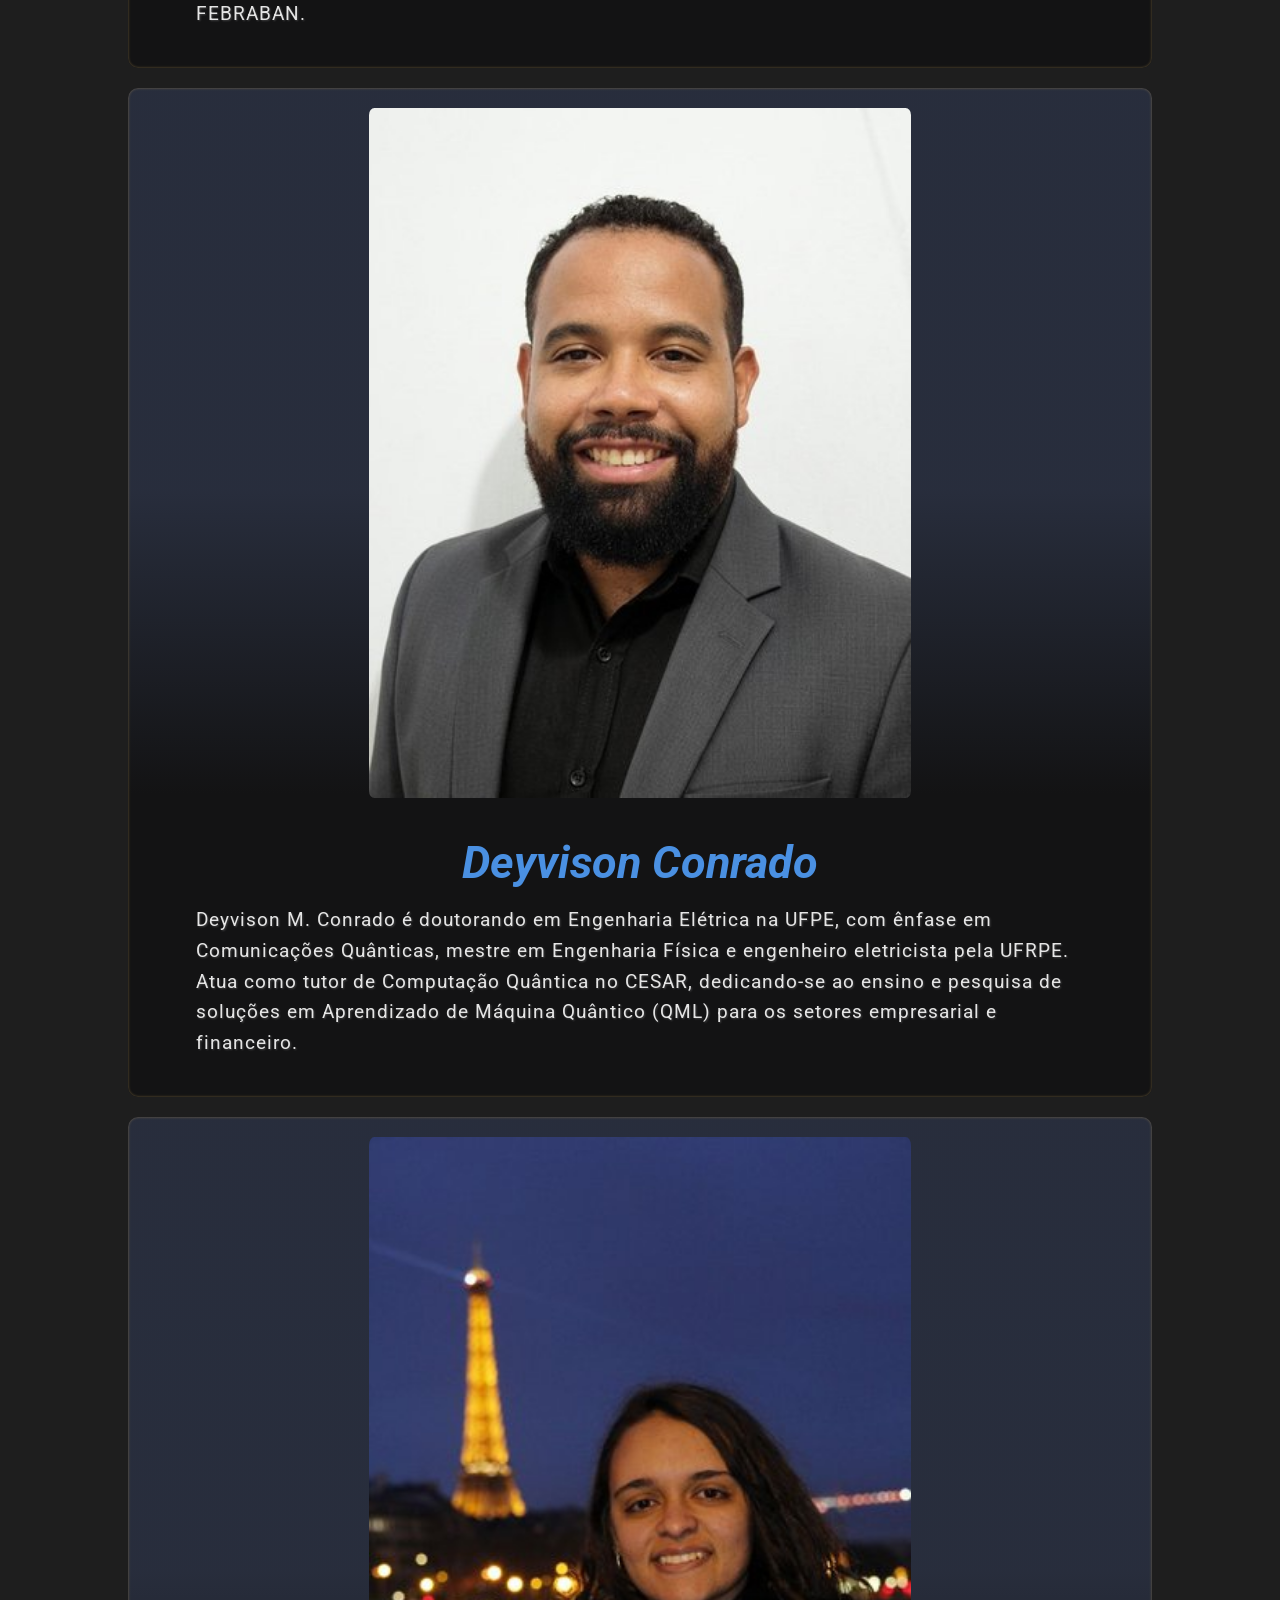
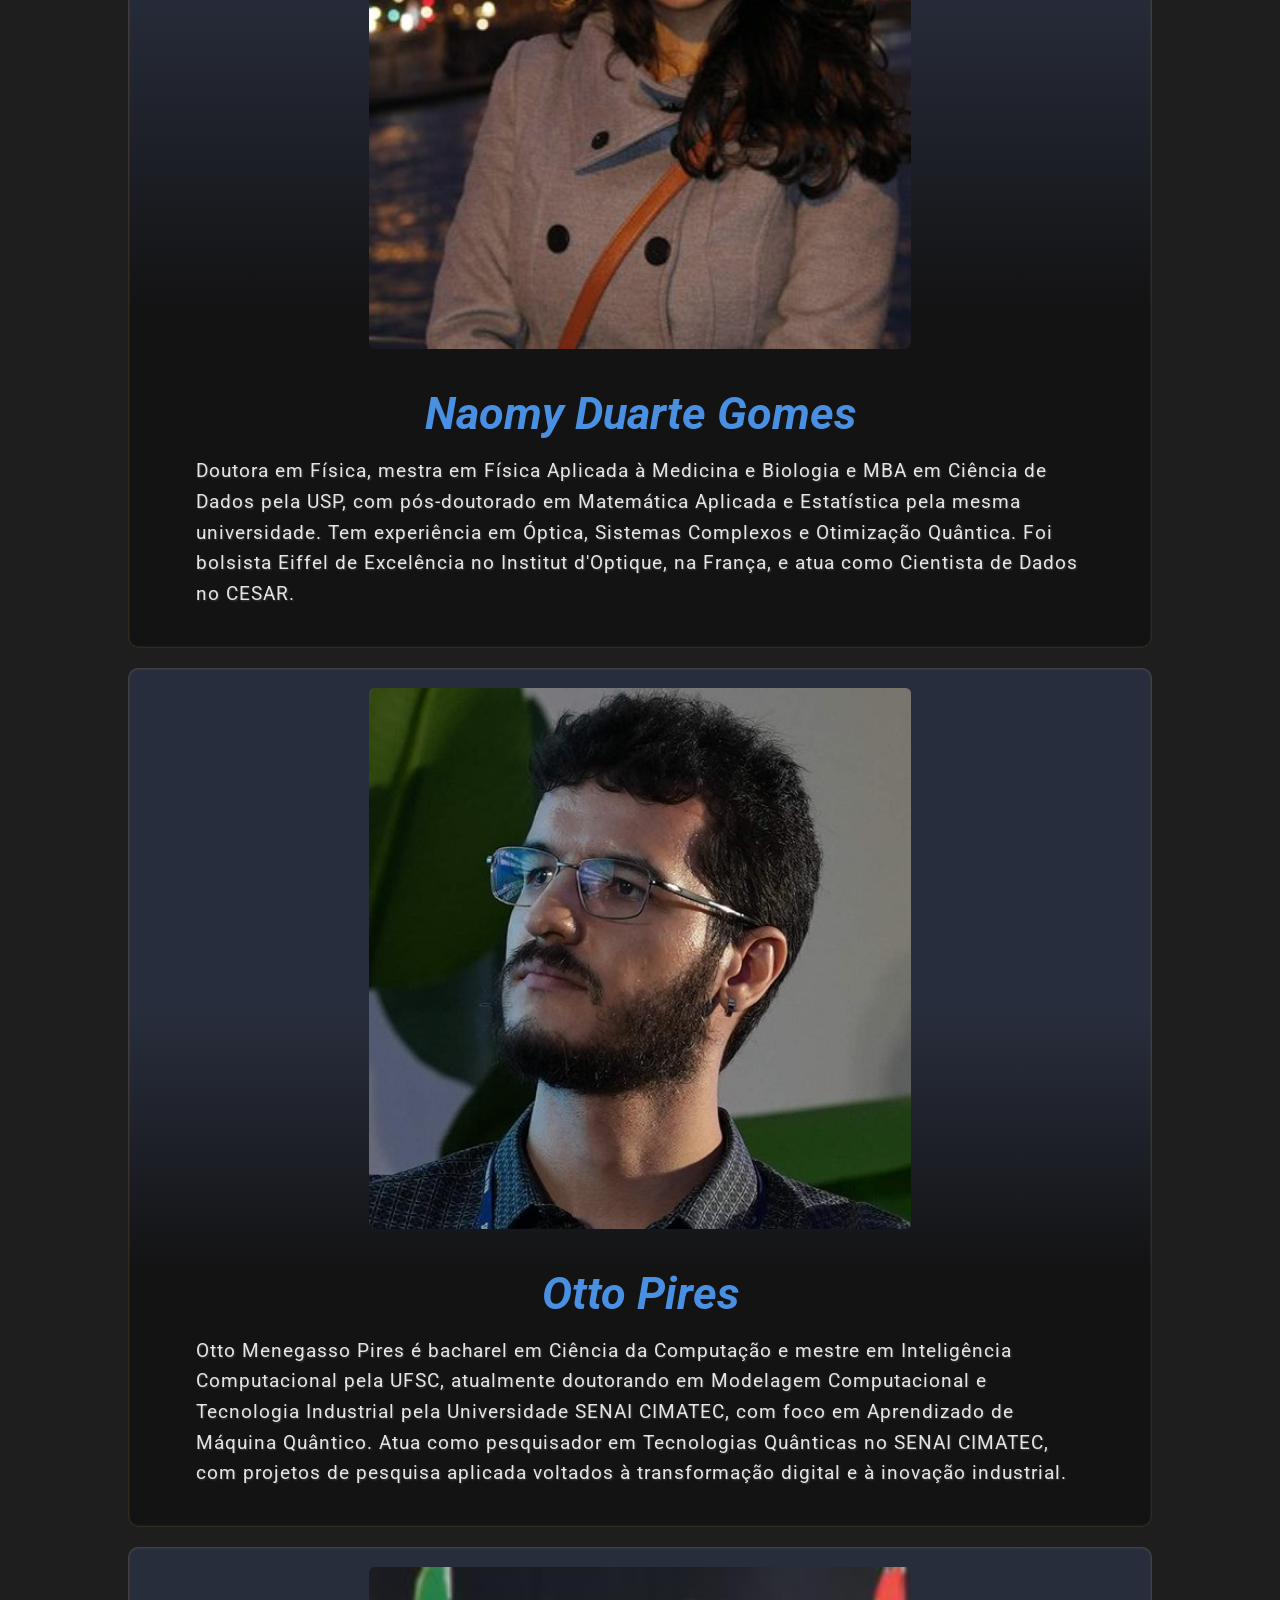
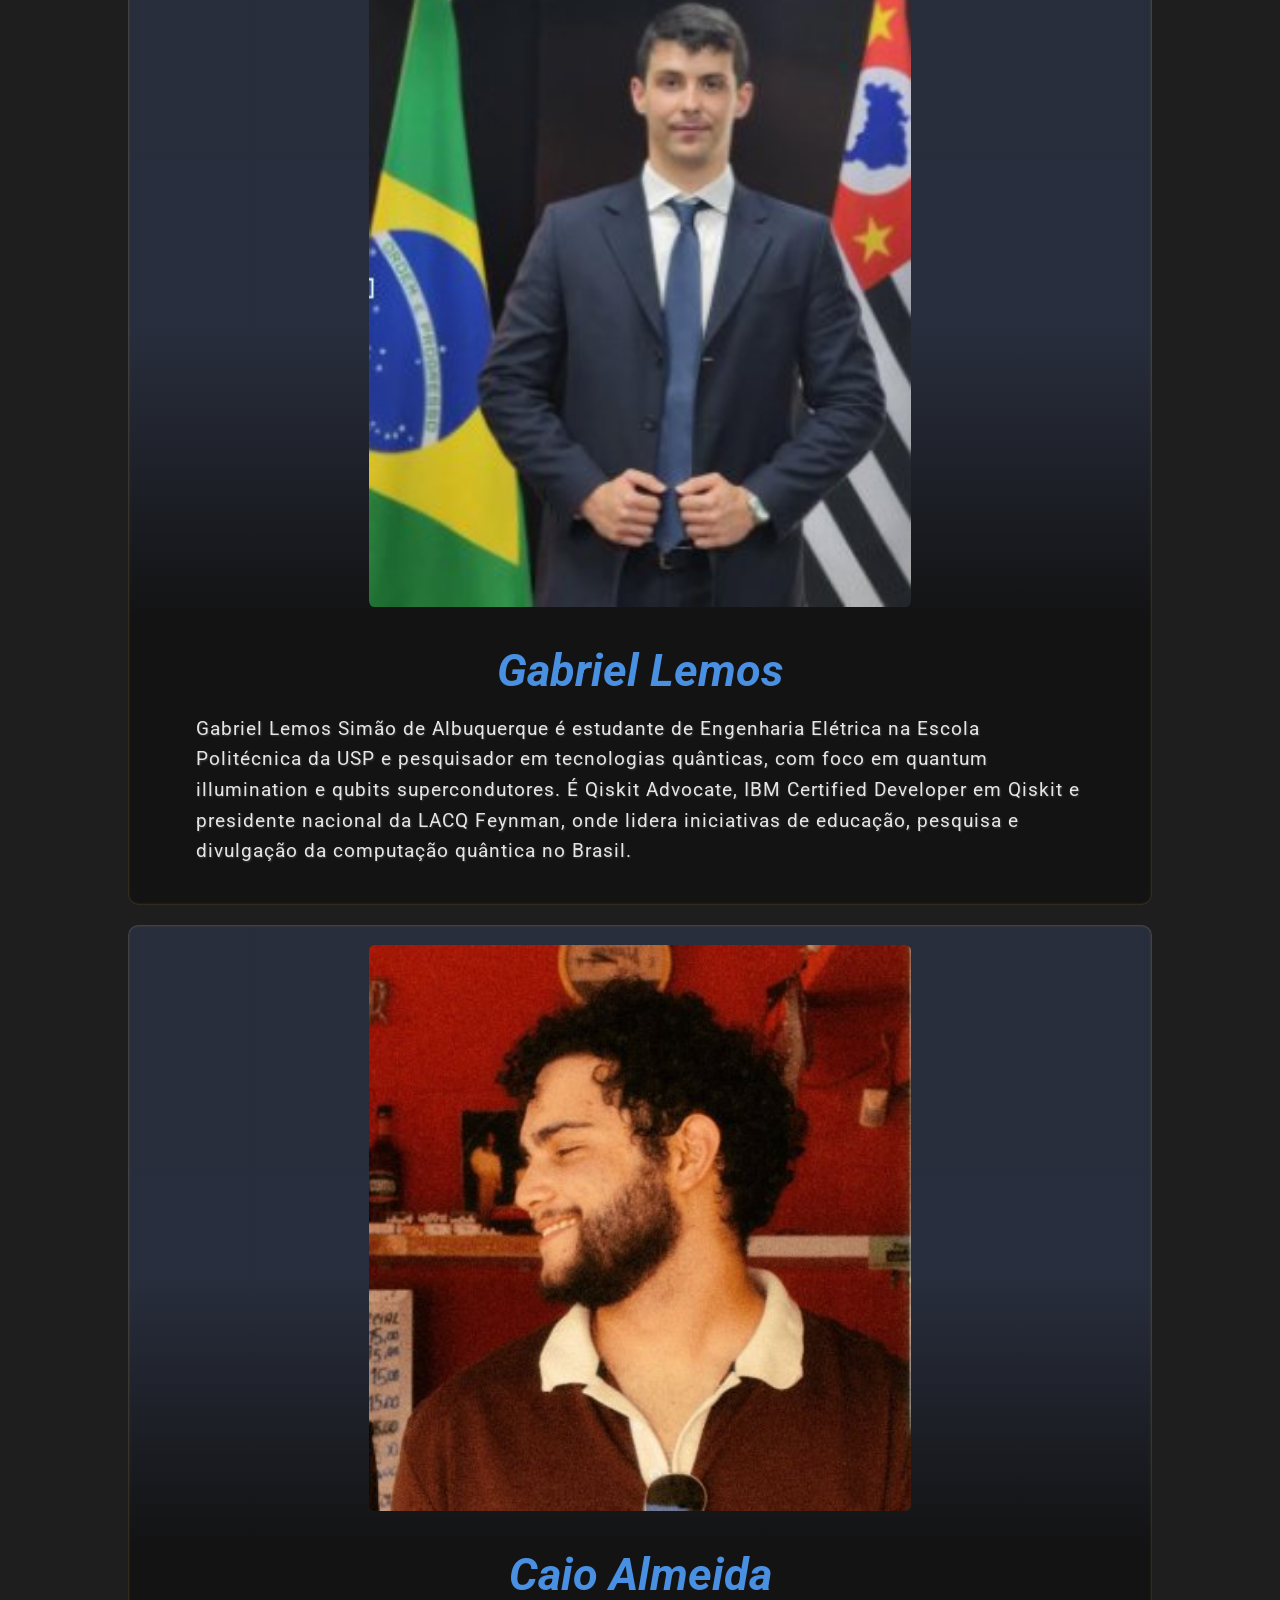
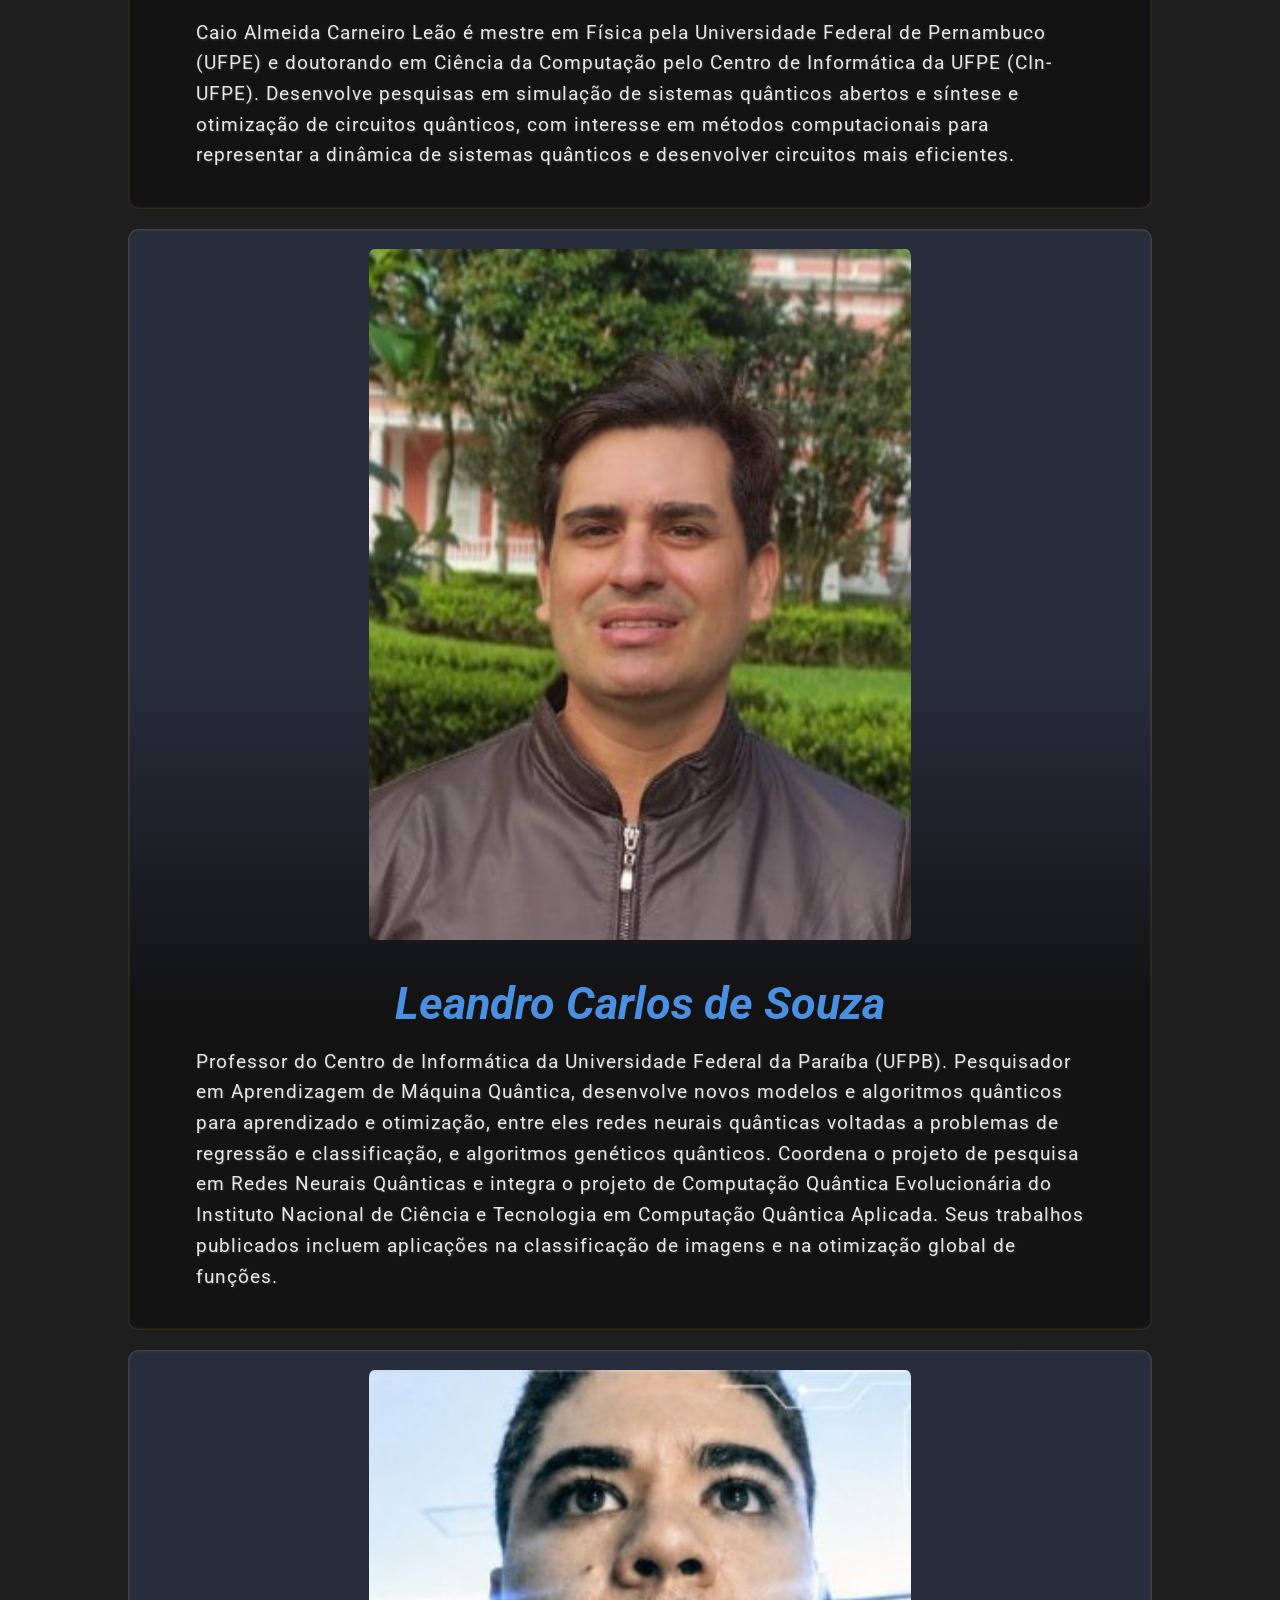
==== commit 70af7527: "Atualizado o card do Jullyano" ====
--- a/index.html
+++ b/index.html
@@ -195,7 +195,7 @@
           <li><span class="item-hora">18h30</span><span class="item-tema"><a href="#leandro-souza_desc">Leandro Carlos de Souza</a> (UFPB)<span class="item-subtitulo">Quantum Machine Learning</span></span></li>
           <li><span class="item-hora">19h</span><span class="item-tema"><a href="#naomy-duarte-gomes_desc">Naomy Duarte Gomes</a> (CESAR)<span class="item-subtitulo">Desemaranhando o aprendizado de máquina quântico</span></span></li>
           <li><span class="item-hora">19h30</span><span class="item-tema">Francisco Rouxinol (Unicamp)<span class="item-subtitulo">Hardware quântico</span></span></li>
-          <li><span class="item-hora">20h</span><span class="item-tema"><a href="#jullyano-lino_desc">Jullyano Lino</a> (D.U.Th., Grécia)<span class="item-subtitulo">Cibersegurança quântica</span></span></li>
+          <li><span class="item-hora">20h</span><span class="item-tema"><a href="#jullyano-lino_desc">Jullyano Lino</a> (D.U.Th., Grécia)<span class="item-subtitulo">Criptografia Quântica e Pós-Quântica</span></span></li>
           <li><span class="item-hora">20h30–21h30</span><span class="item-tema">Apresentação de projetos do Brazil Quantum Camp</span></li>
         </ul>
       </div>
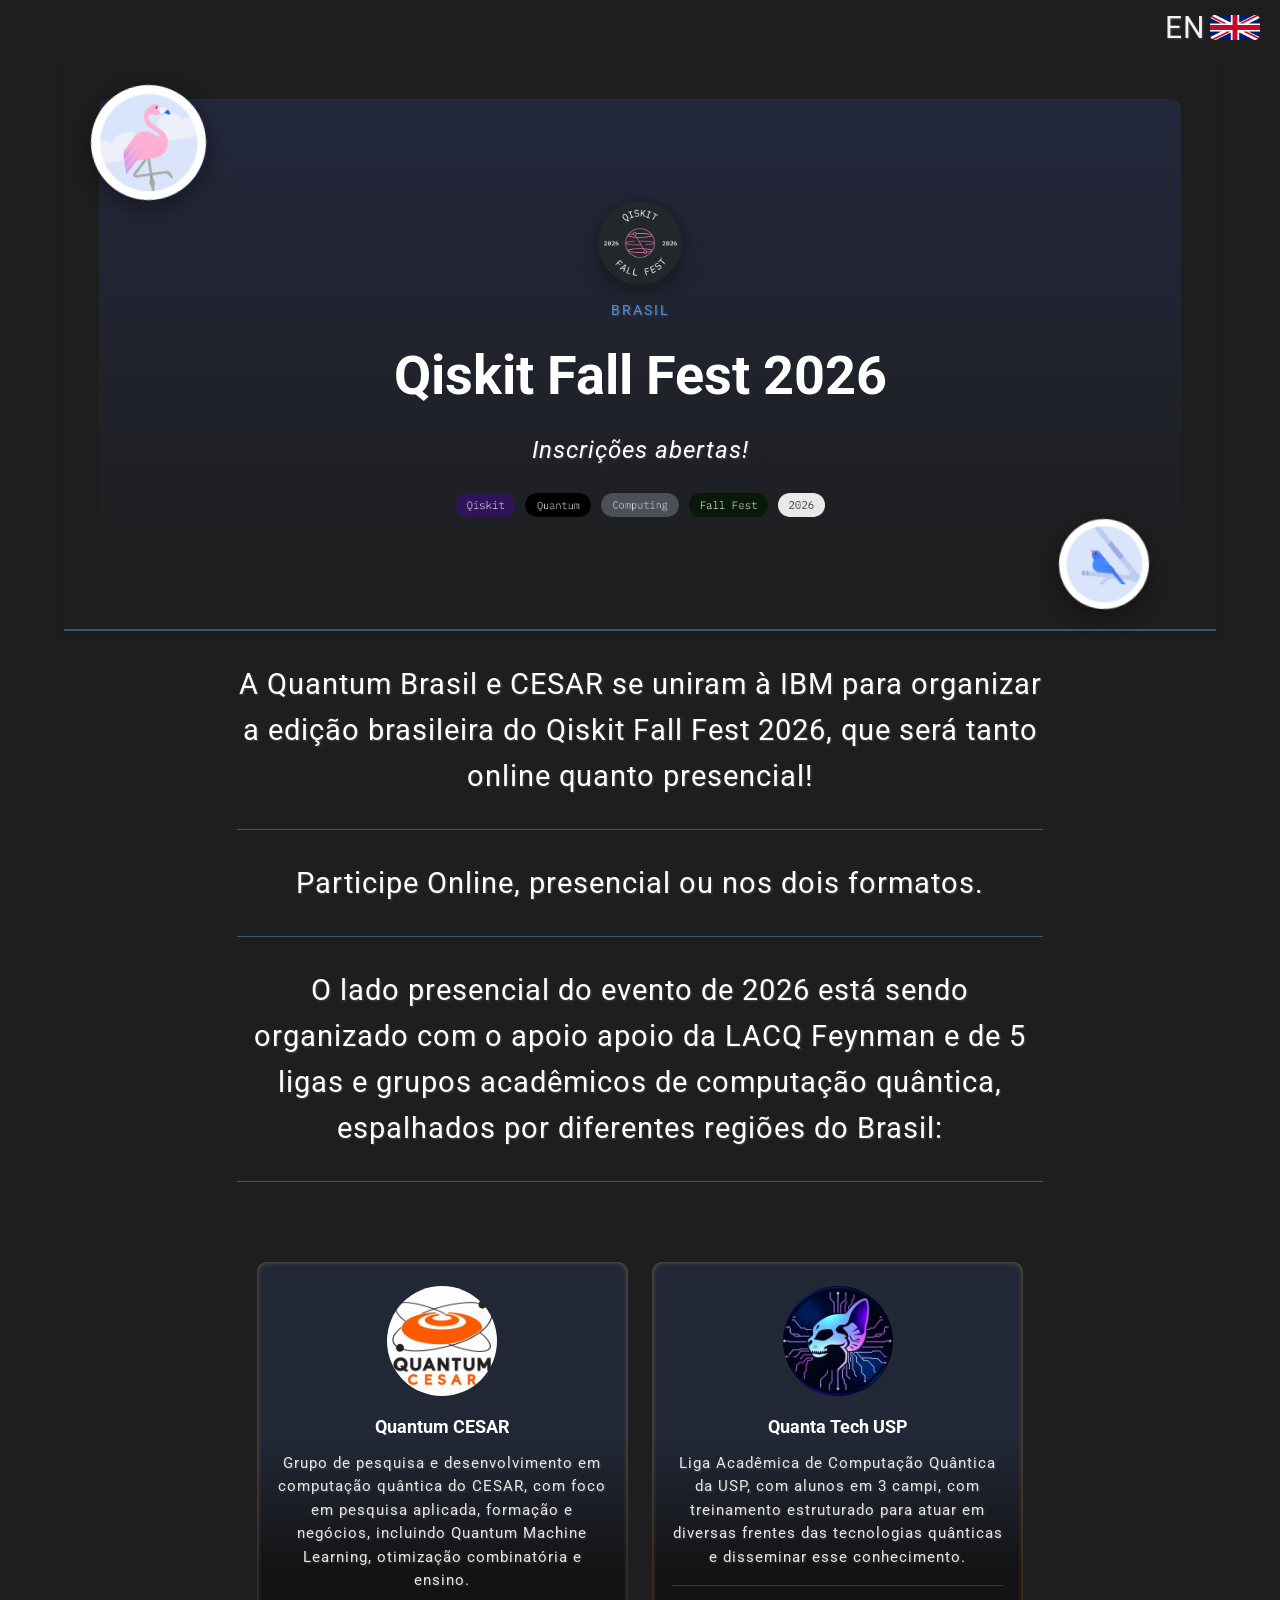
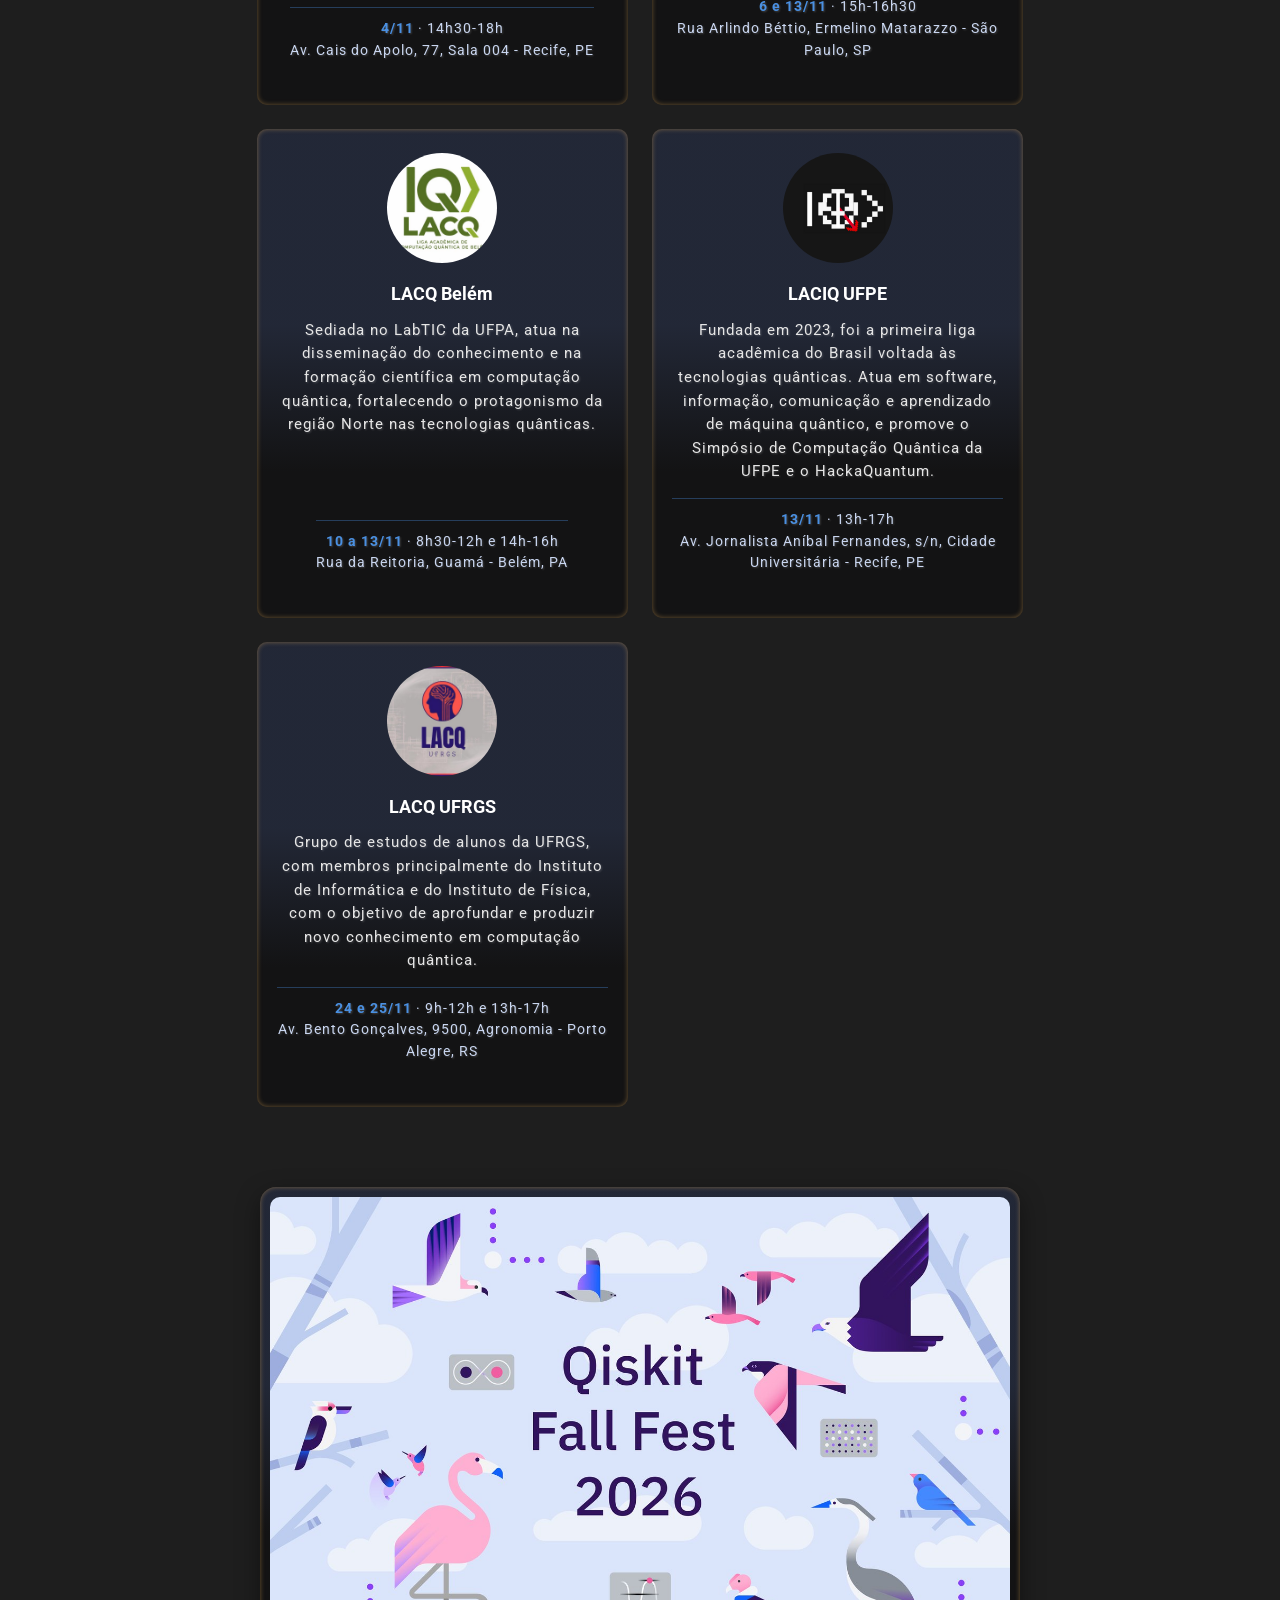
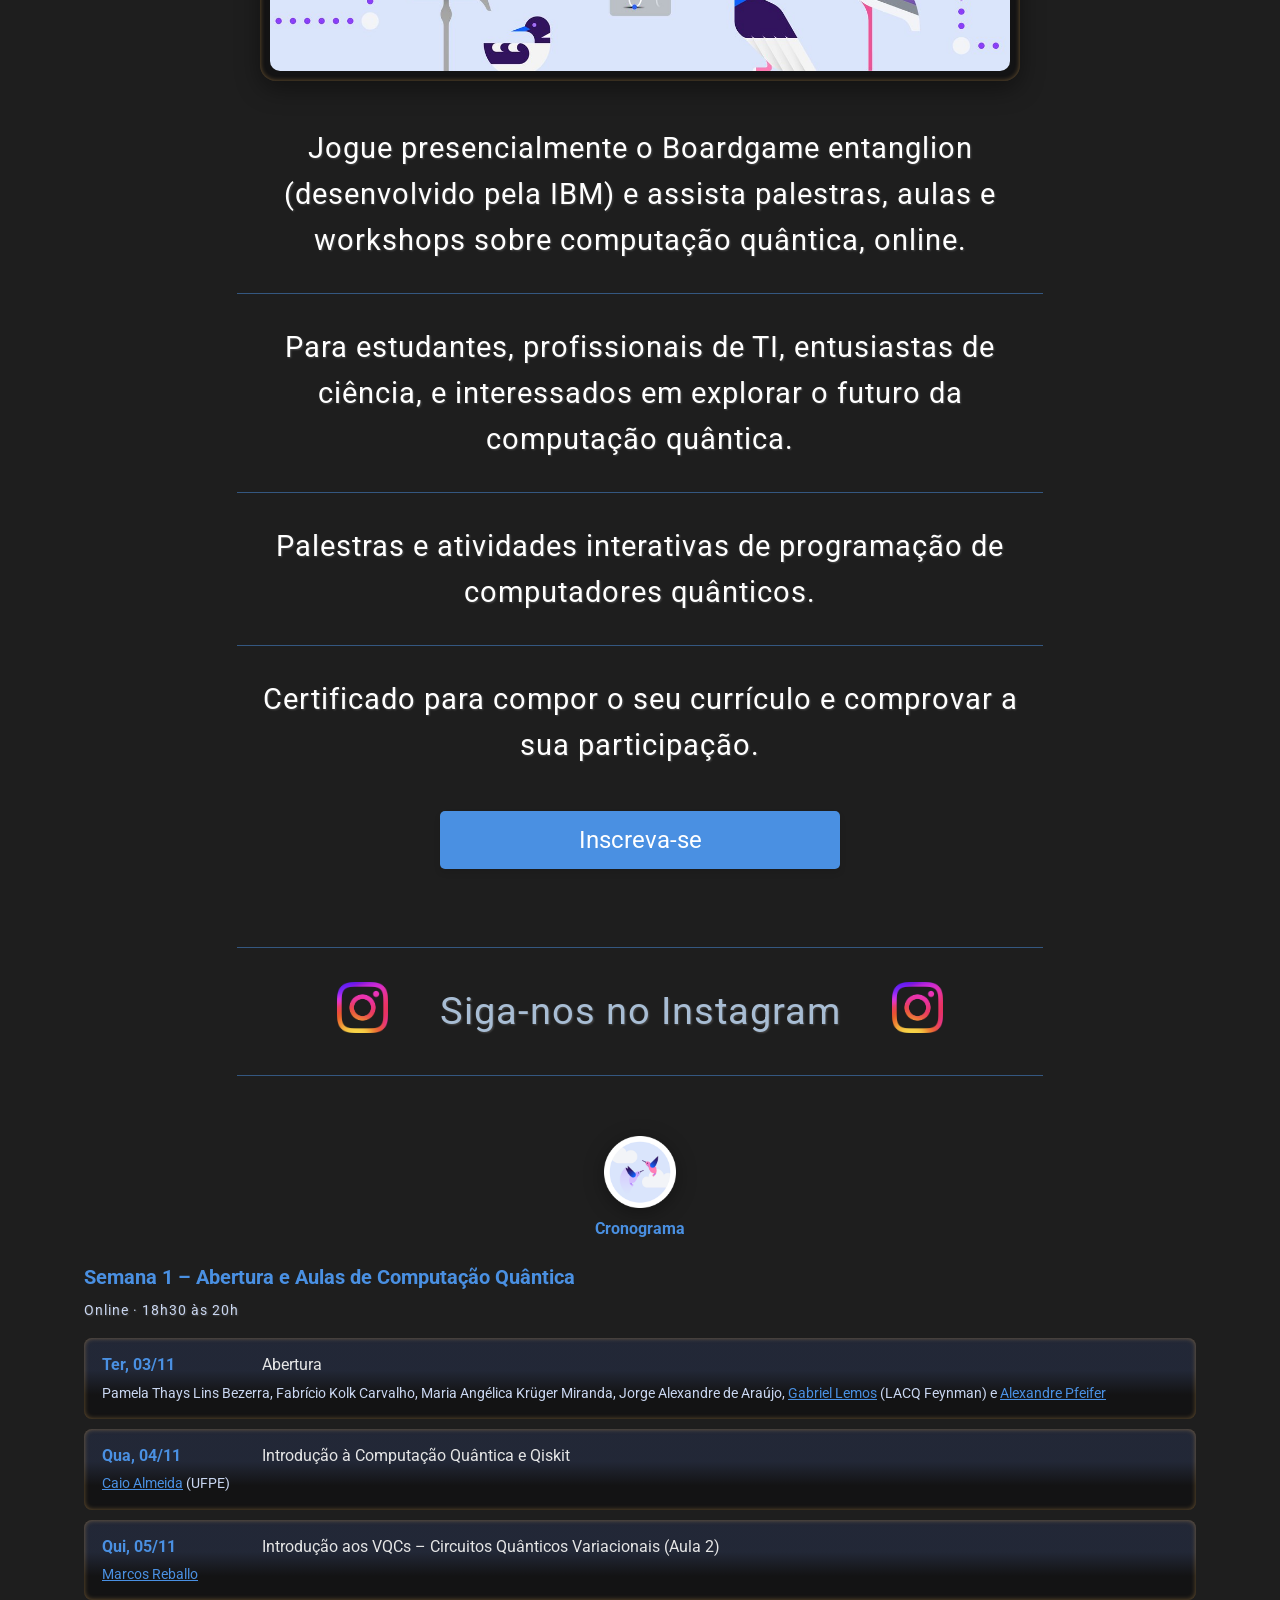
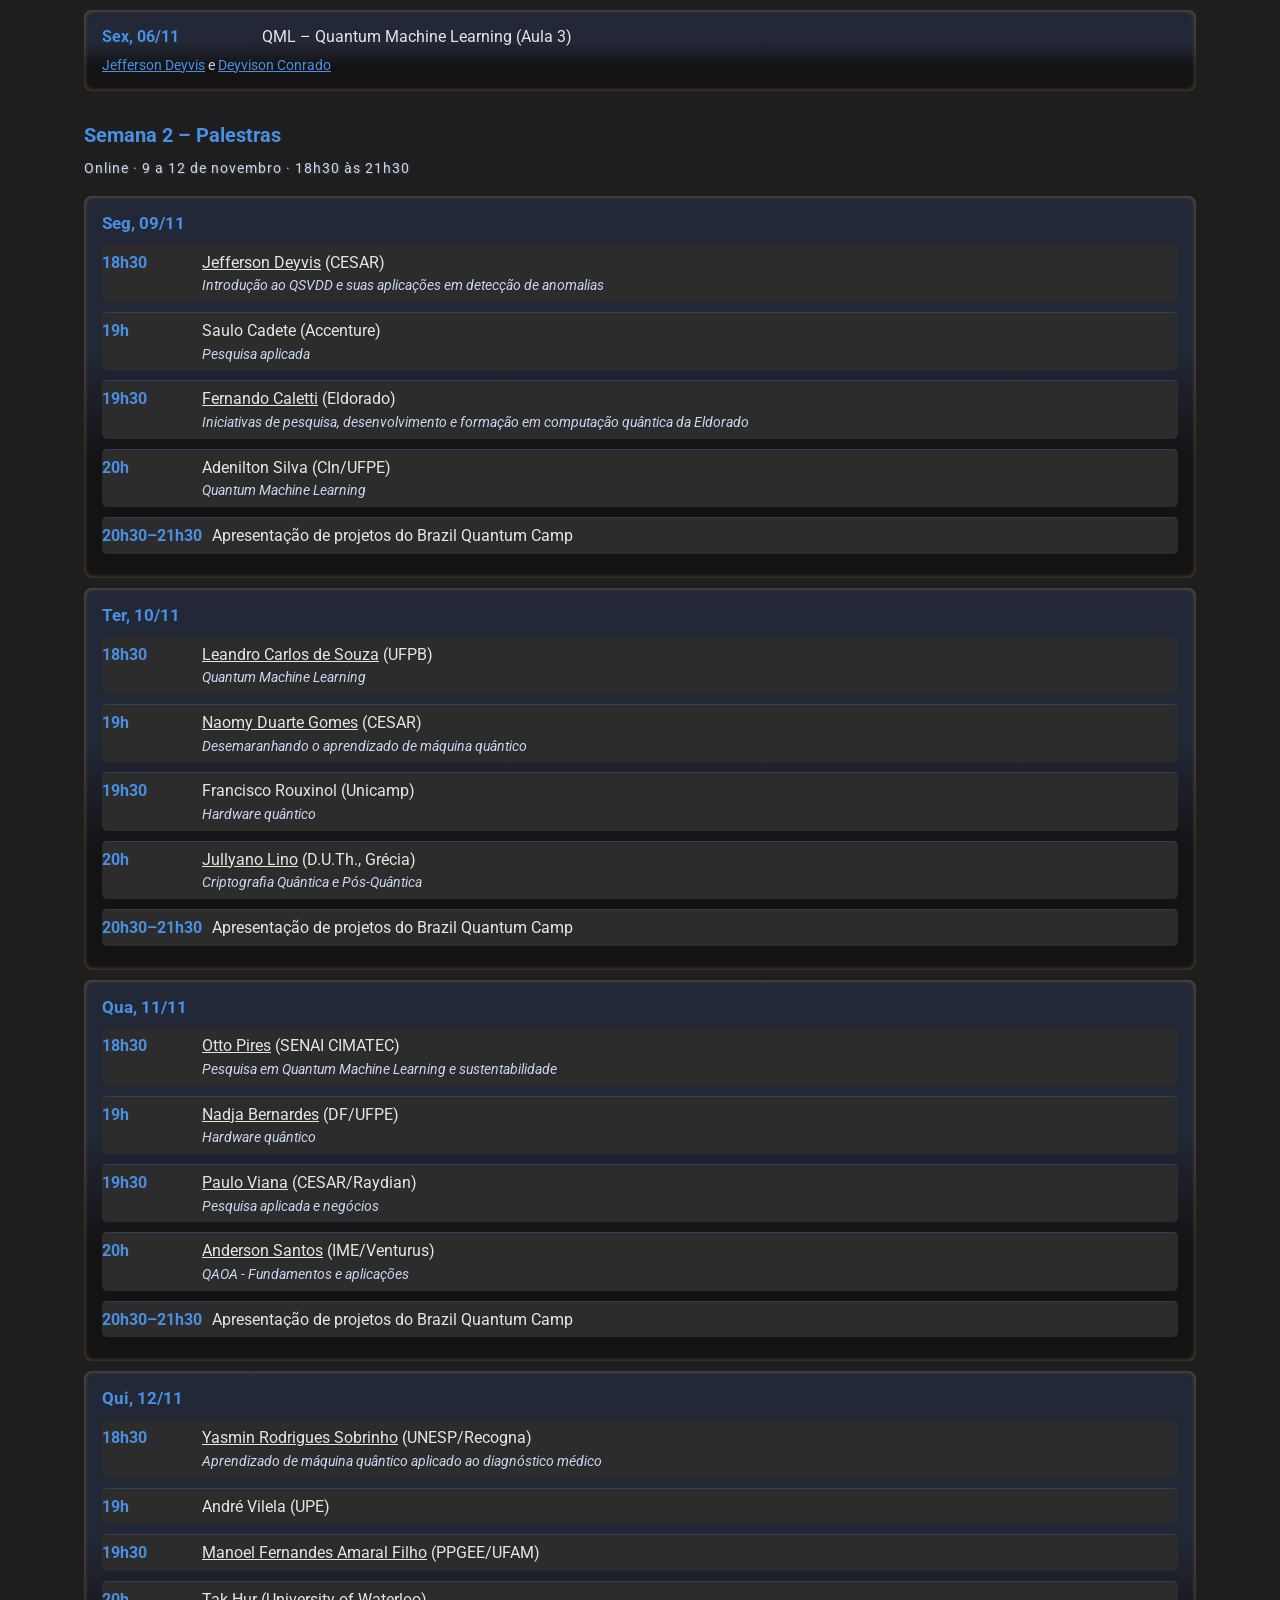
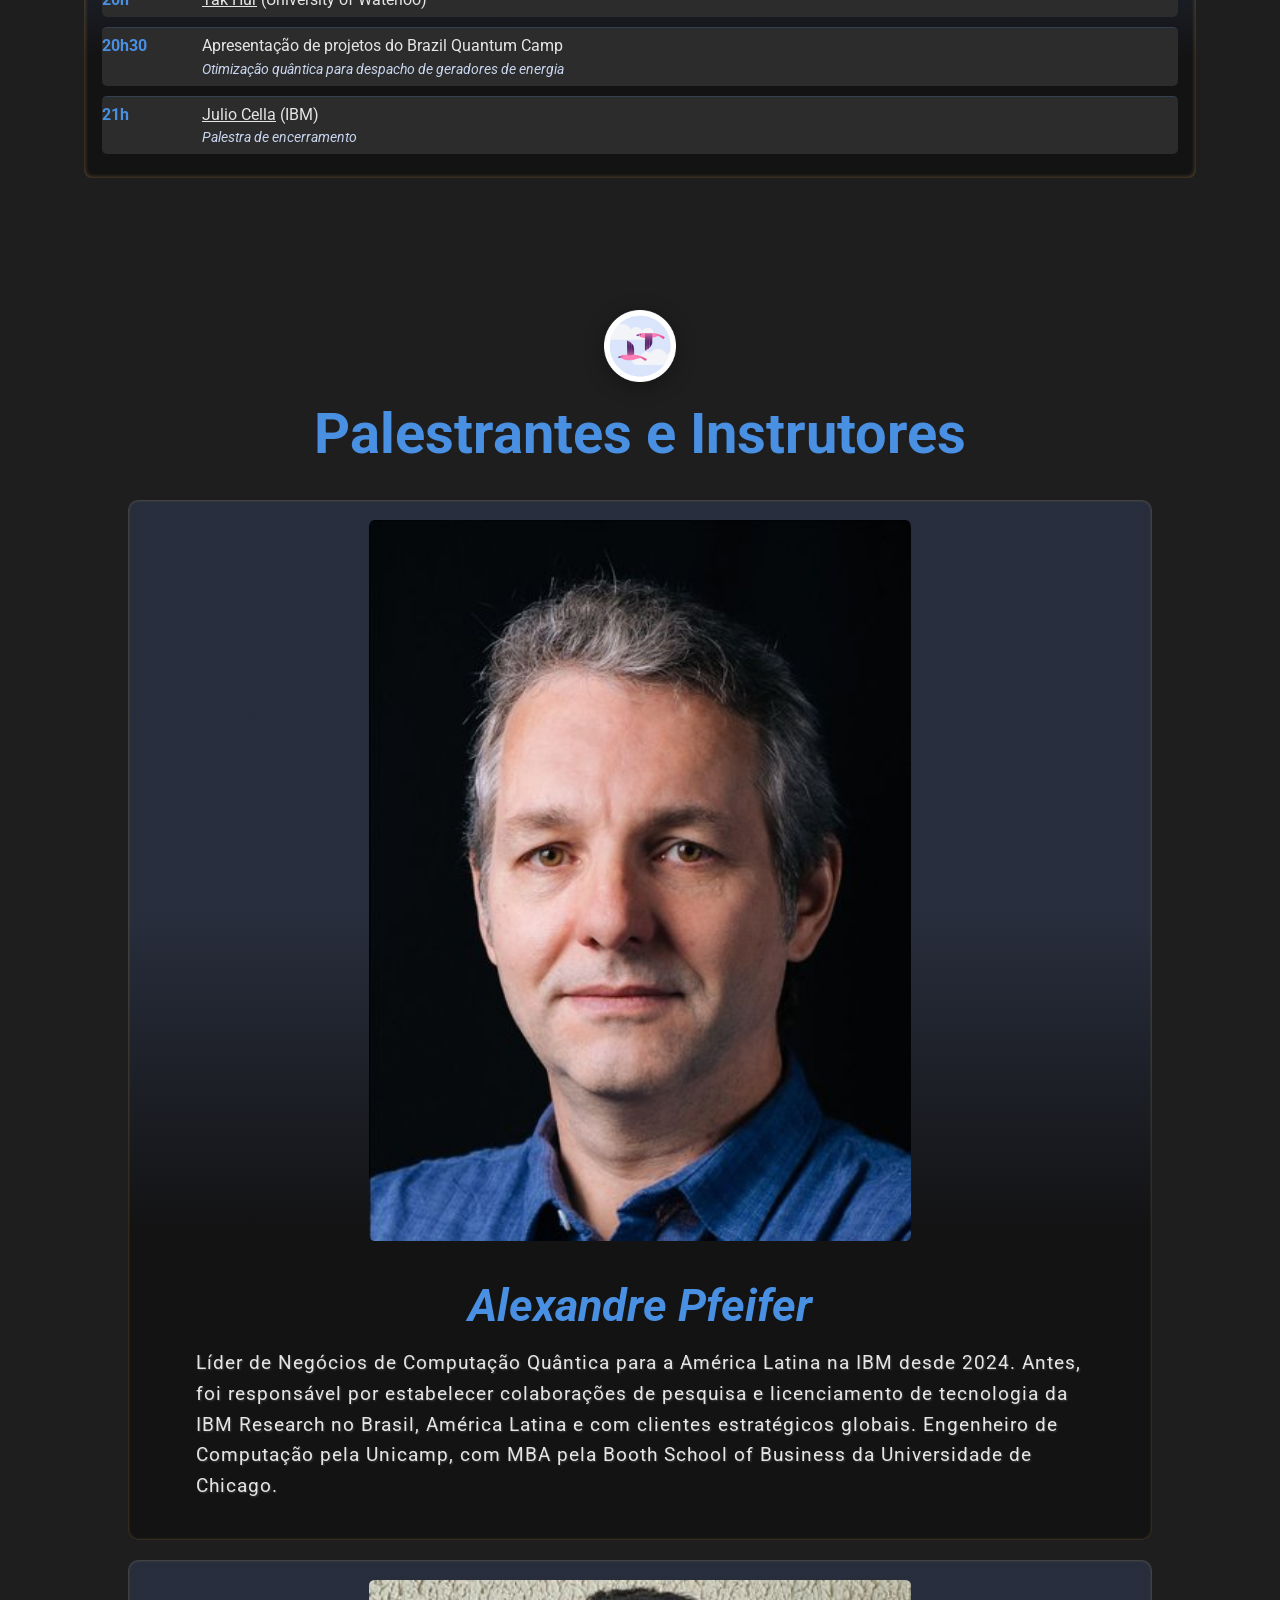
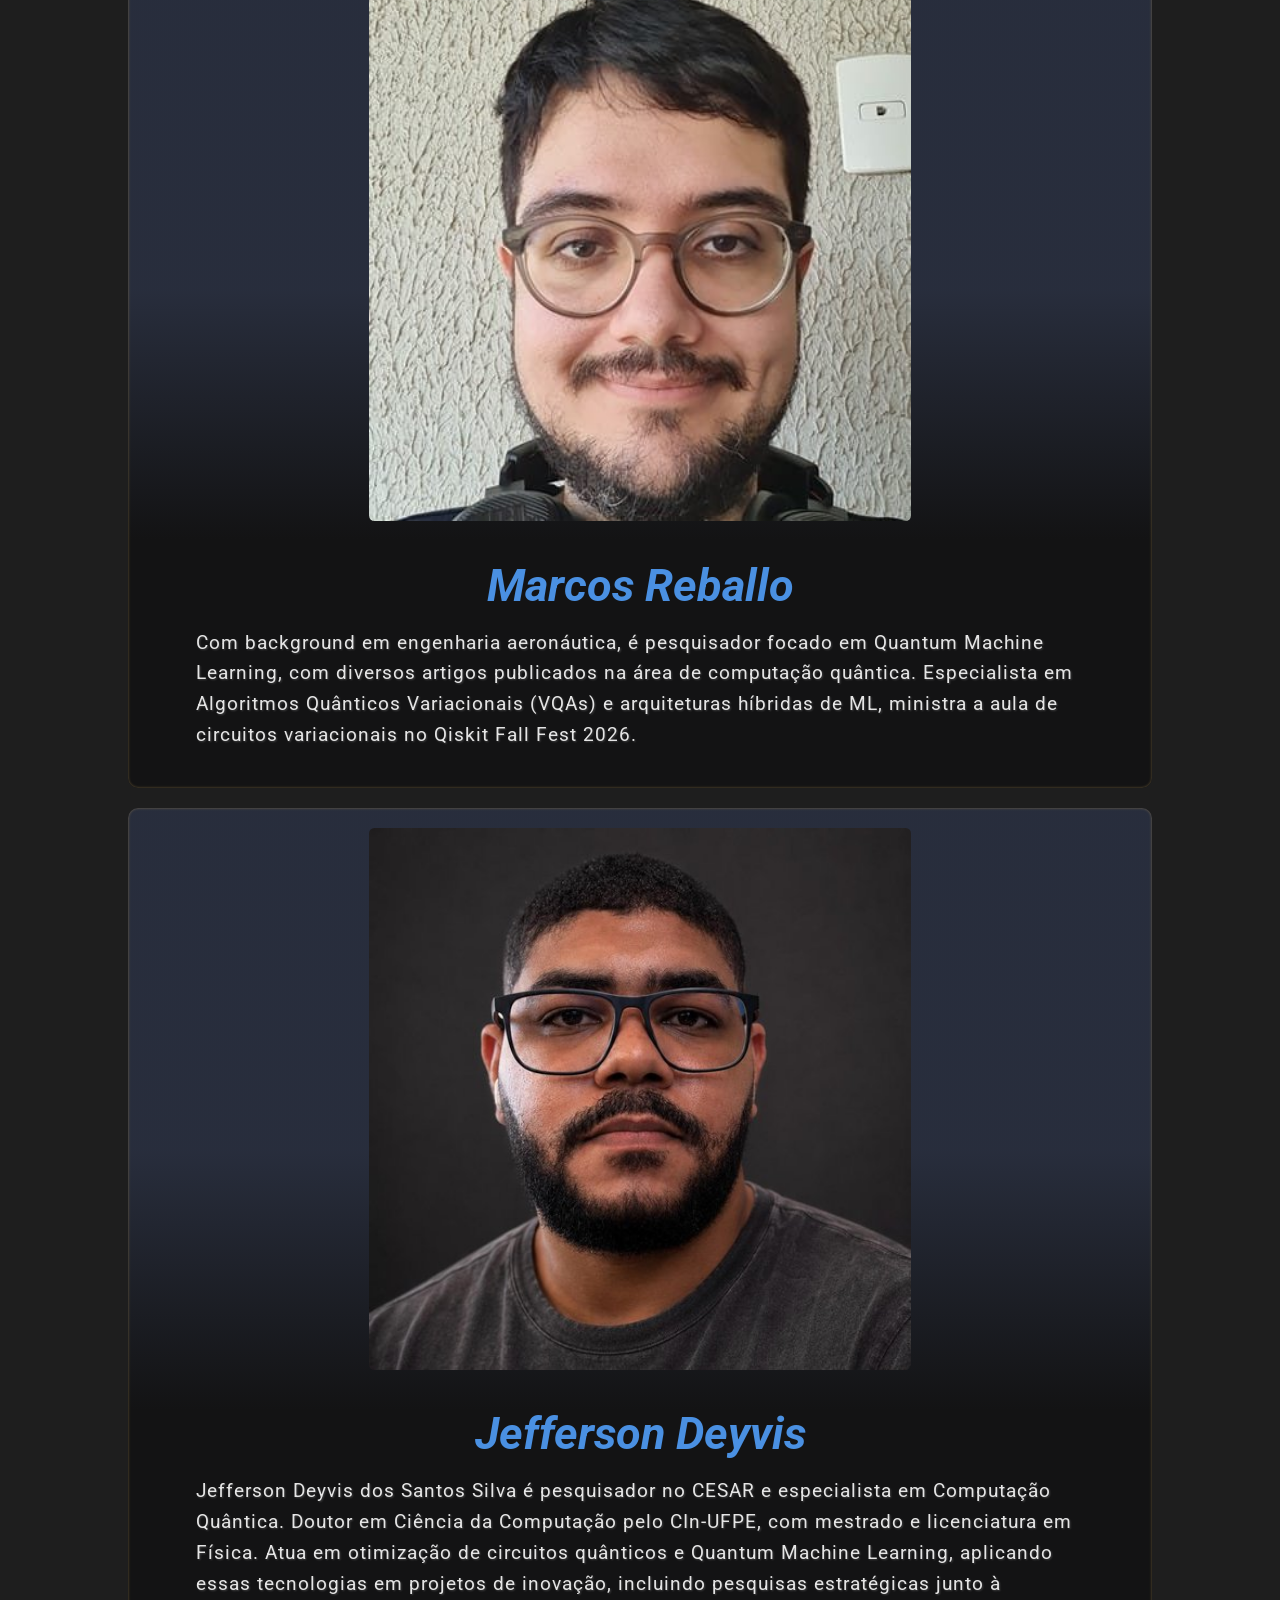
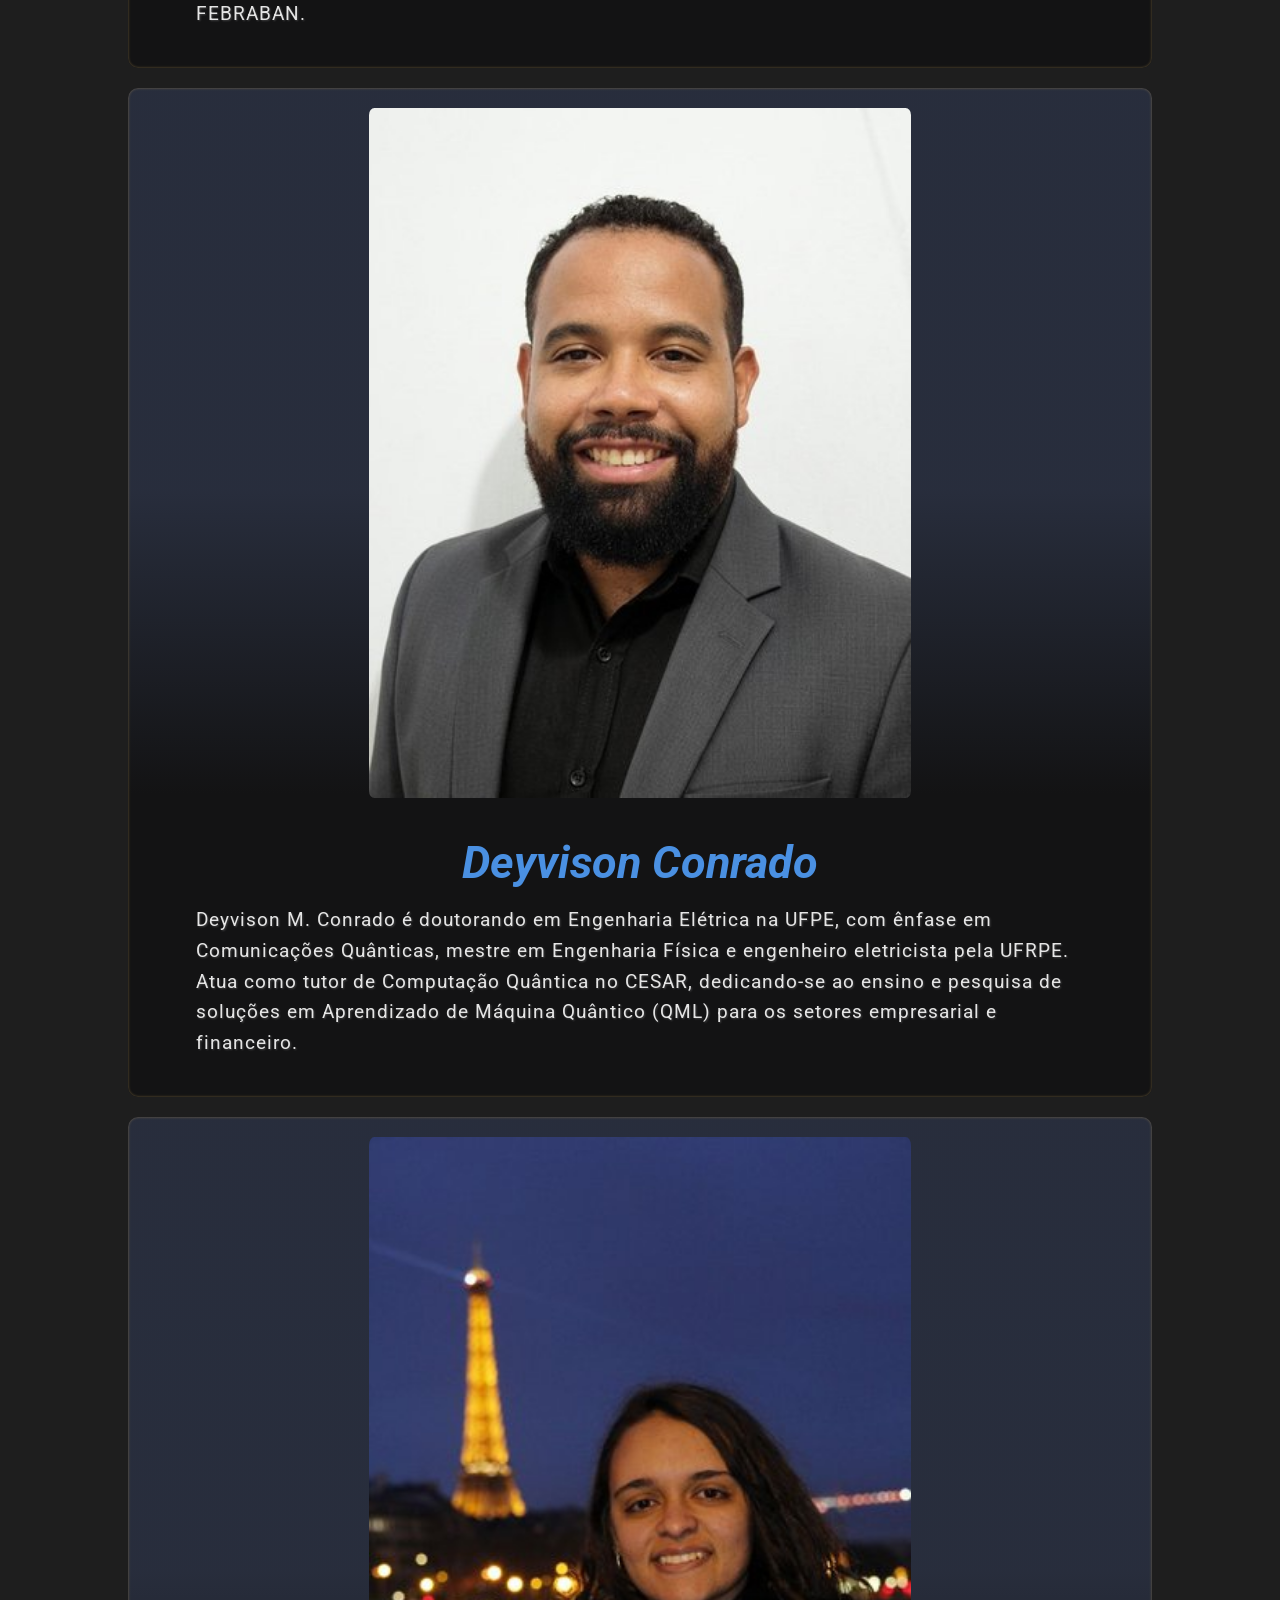
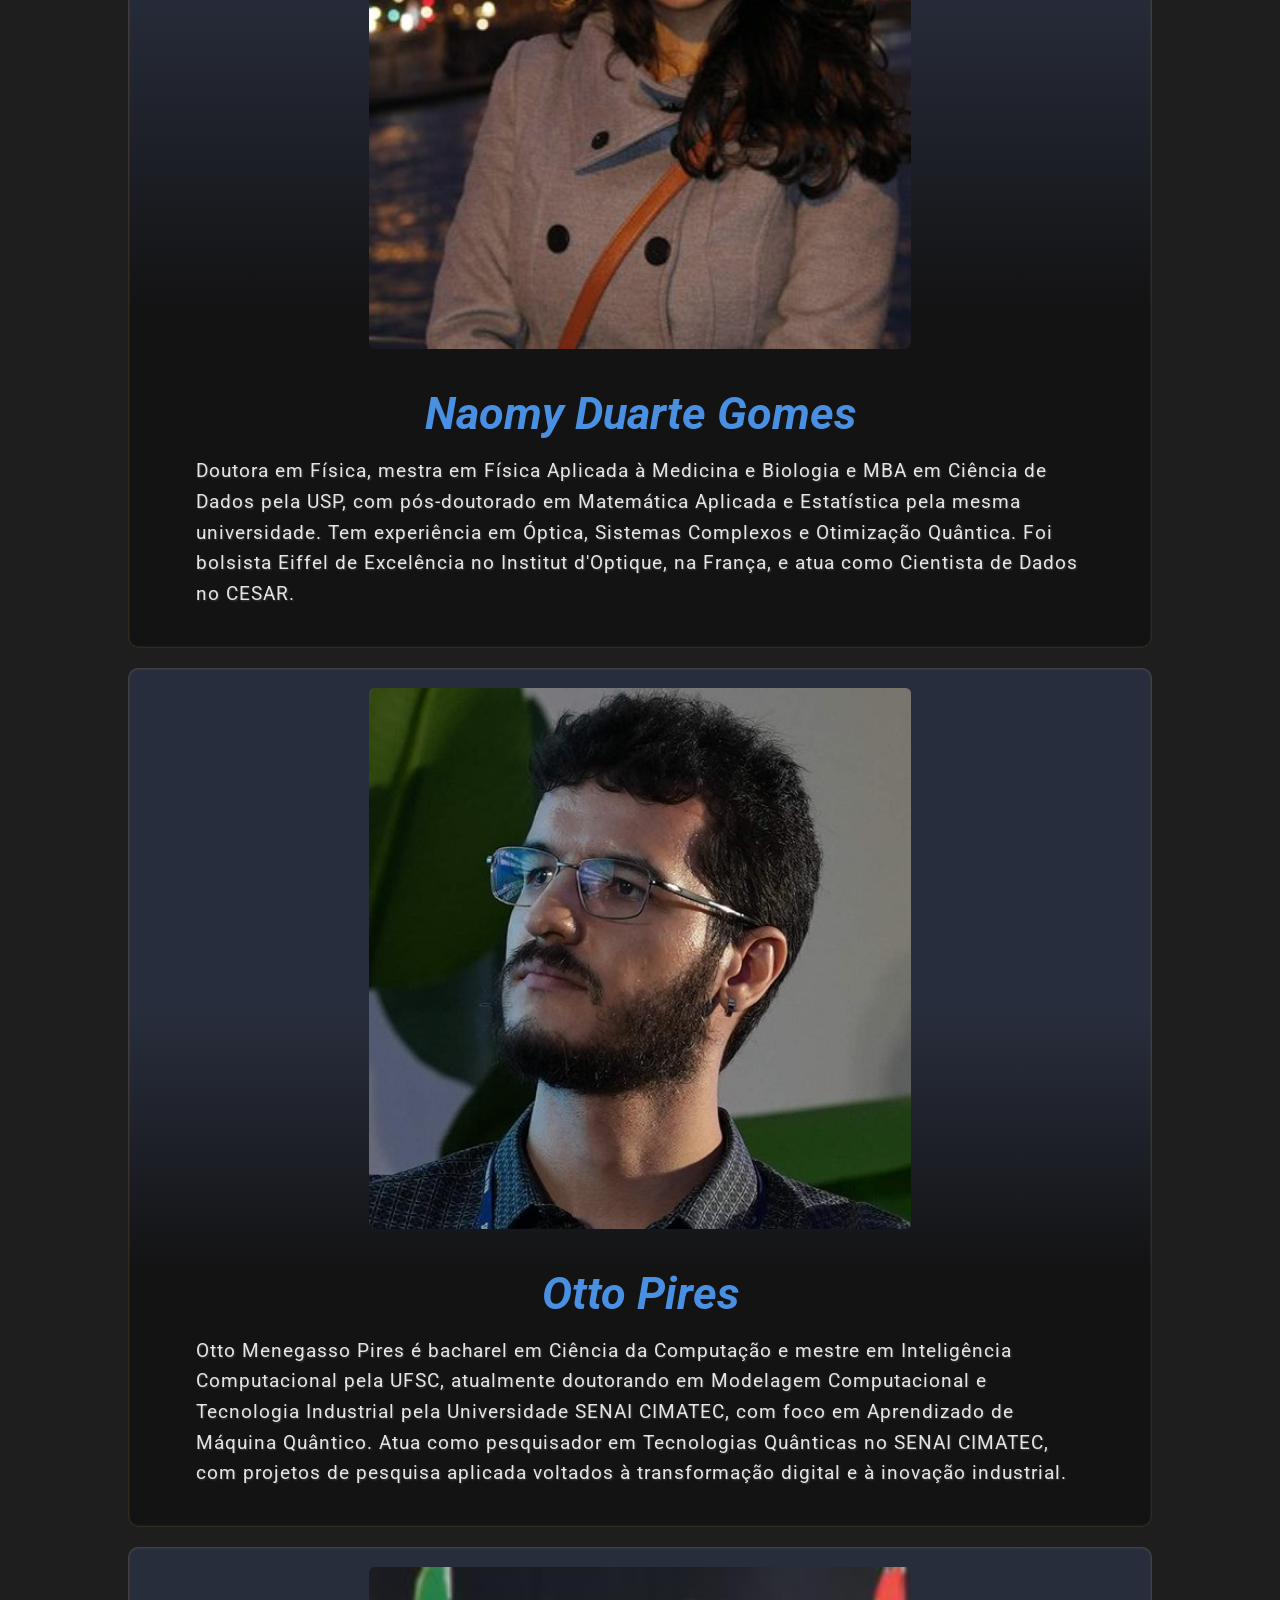
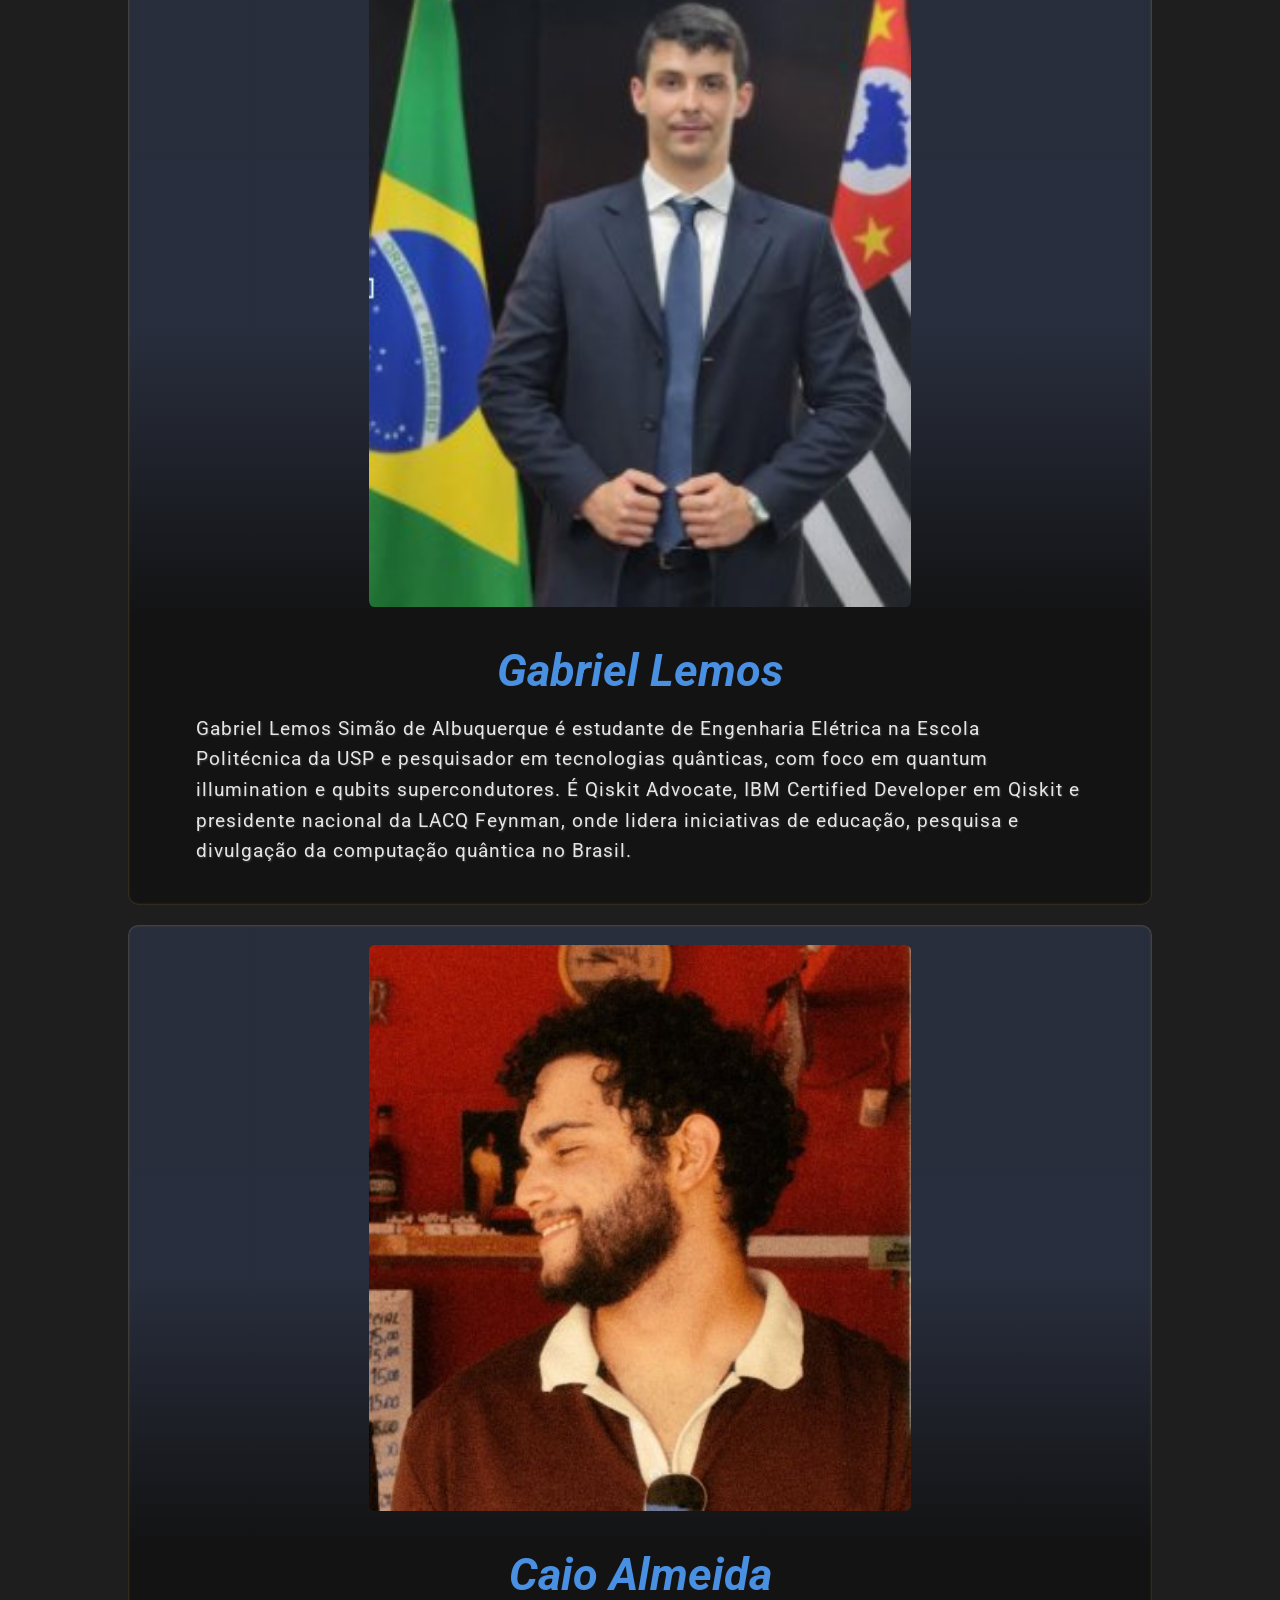
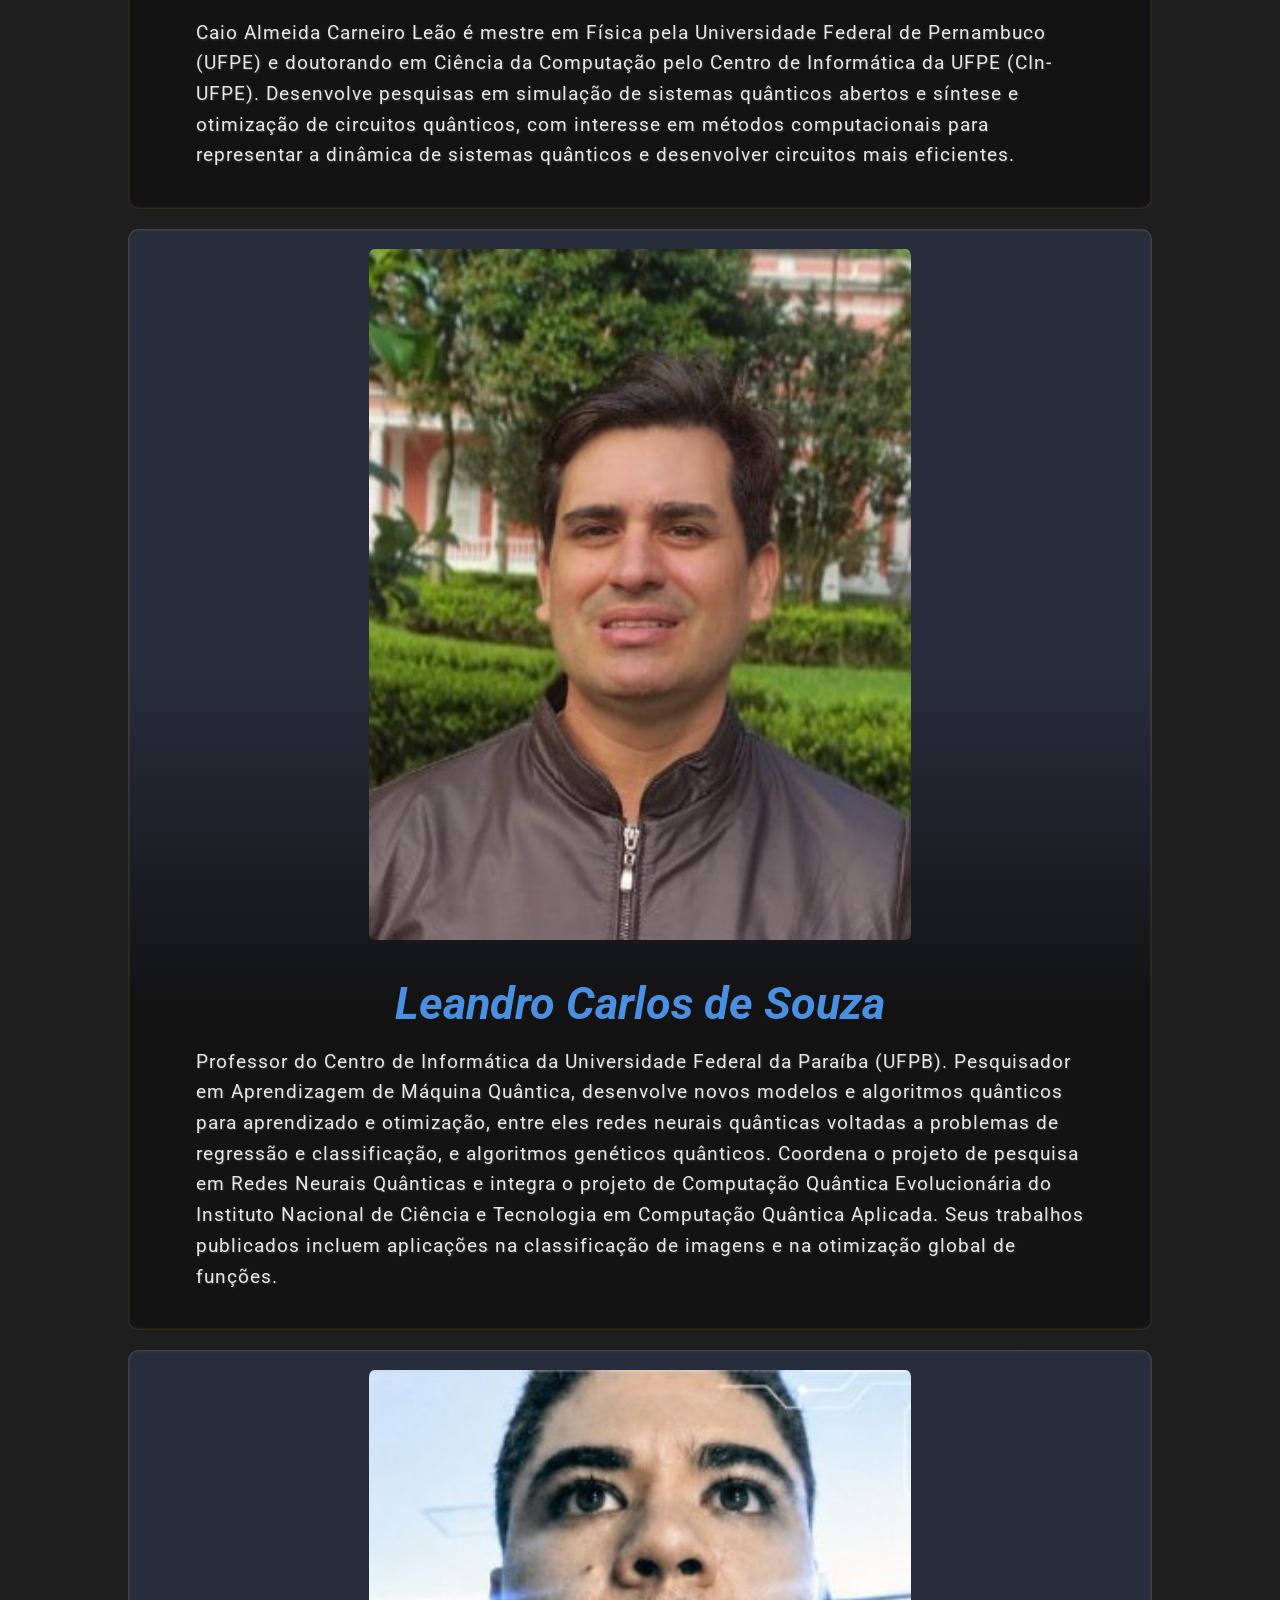
==== commit c03e560a: "Atualizando o título da palestra de QAOA" ====
--- a/index.html
+++ b/index.html
@@ -206,7 +206,7 @@
           <li><span class="item-hora">18h30</span><span class="item-tema"><a href="#otto-pires_desc">Otto Pires</a> (SENAI CIMATEC)<span class="item-subtitulo">Pesquisa em Quantum Machine Learning e sustentabilidade</span></span></li>
           <li><span class="item-hora">19h</span><span class="item-tema"><a href="#nadja-bernardes_desc">Nadja Bernardes</a> (DF/UFPE)<span class="item-subtitulo">Hardware quântico</span></span></li>
           <li><span class="item-hora">19h30</span><span class="item-tema"><a href="#paulo-viana_desc">Paulo Viana</a> (CESAR/Raydian)<span class="item-subtitulo">Pesquisa aplicada e negócios</span></span></li>
-          <li><span class="item-hora">20h</span><span class="item-tema"><a href="#anderson-santos_desc">Anderson Santos</a> (IME/Venturus)<span class="item-subtitulo">Computação quântica e segurança cibernética</span></span></li>
+          <li><span class="item-hora">20h</span><span class="item-tema"><a href="#anderson-santos_desc">Anderson Santos</a> (IME/Venturus)<span class="item-subtitulo">QAOA - Fundamentos e aplicações</span></span></li>
           <li><span class="item-hora">20h30–21h30</span><span class="item-tema">Apresentação de projetos do Brazil Quantum Camp</span></li>
         </ul>
       </div>
